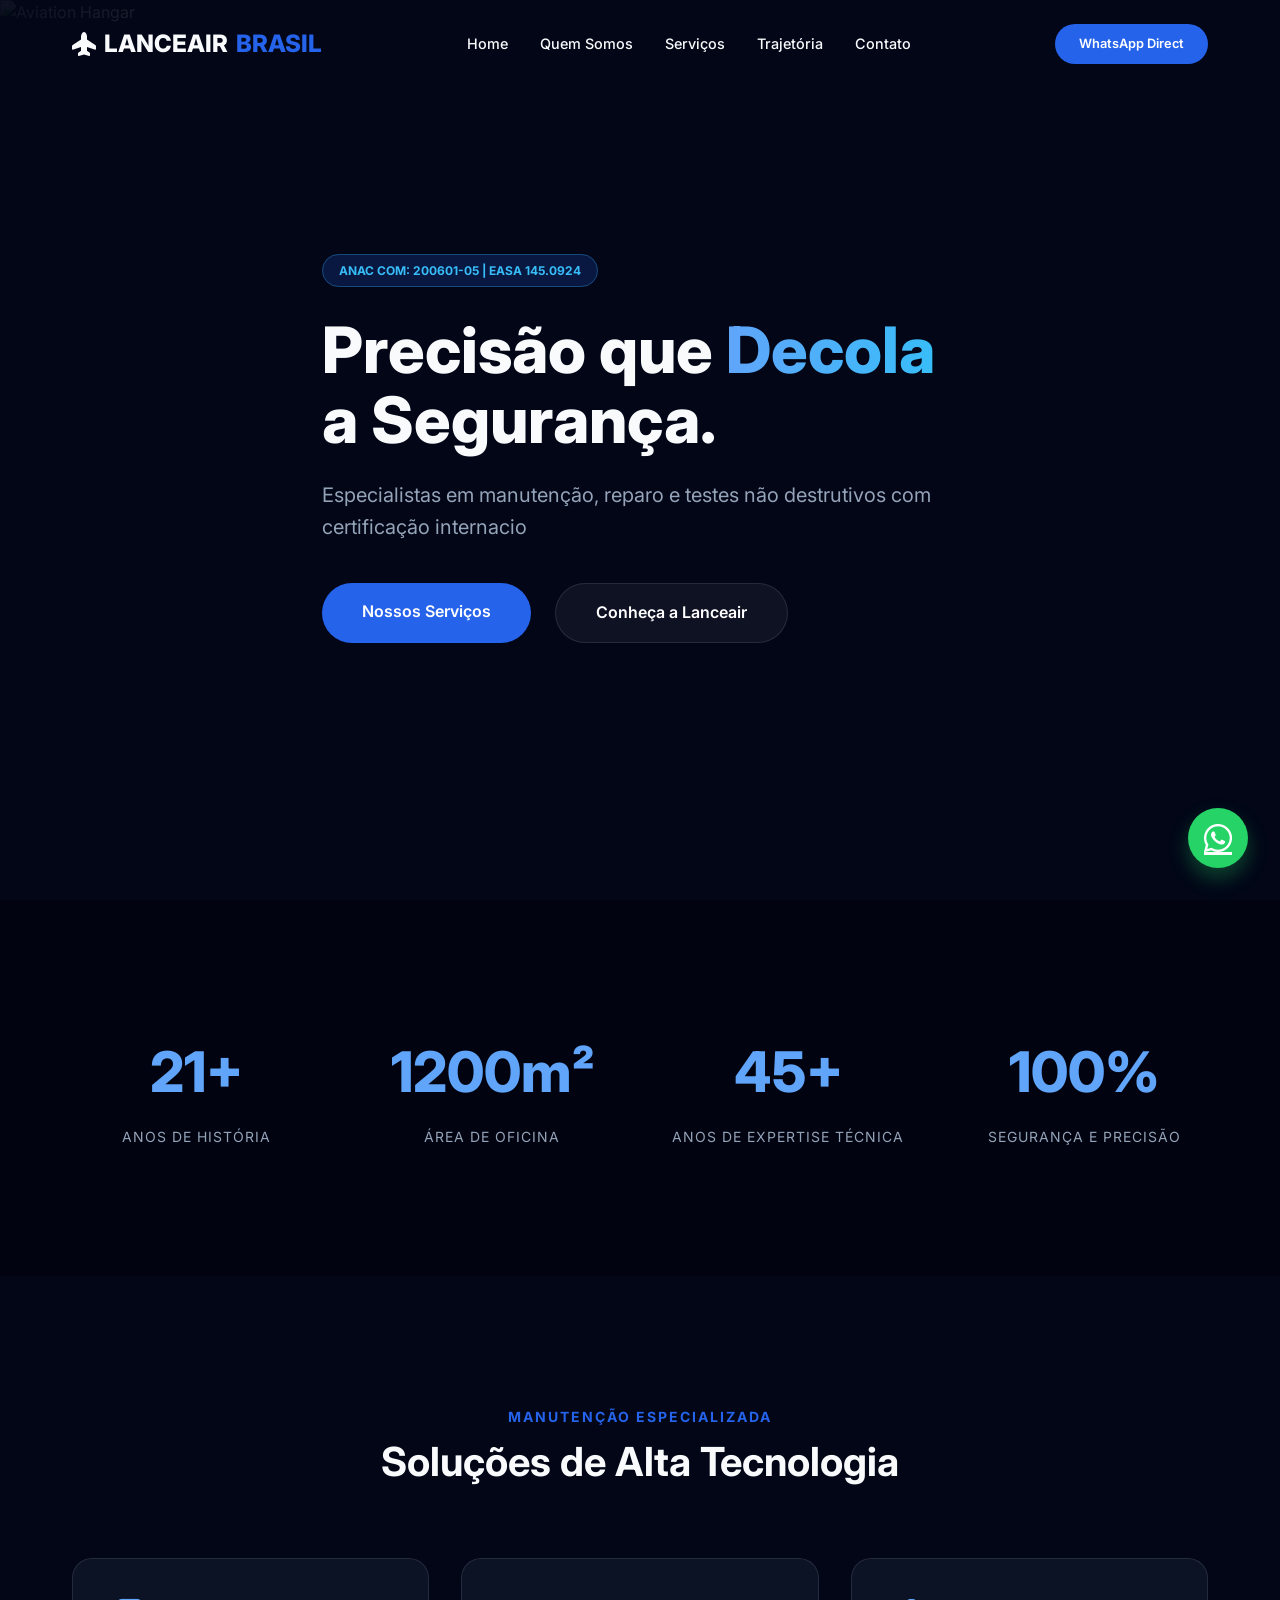
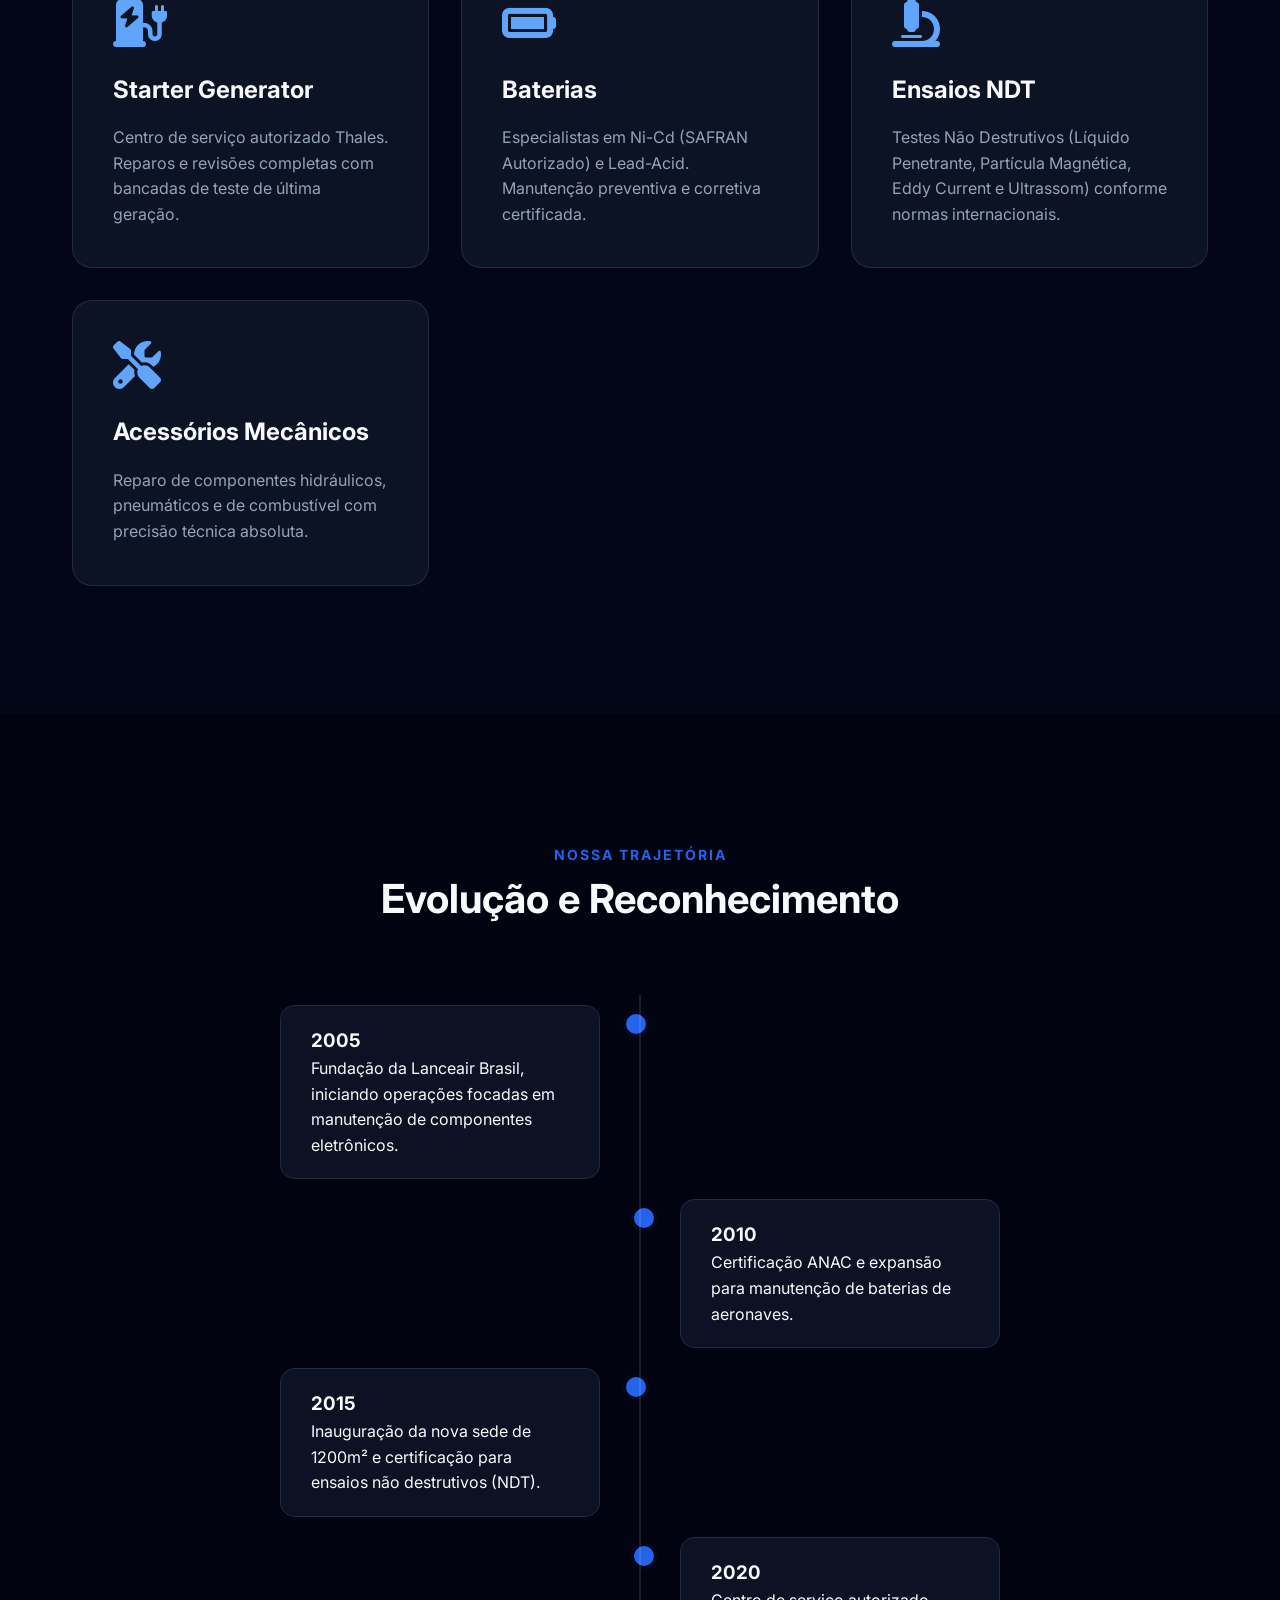
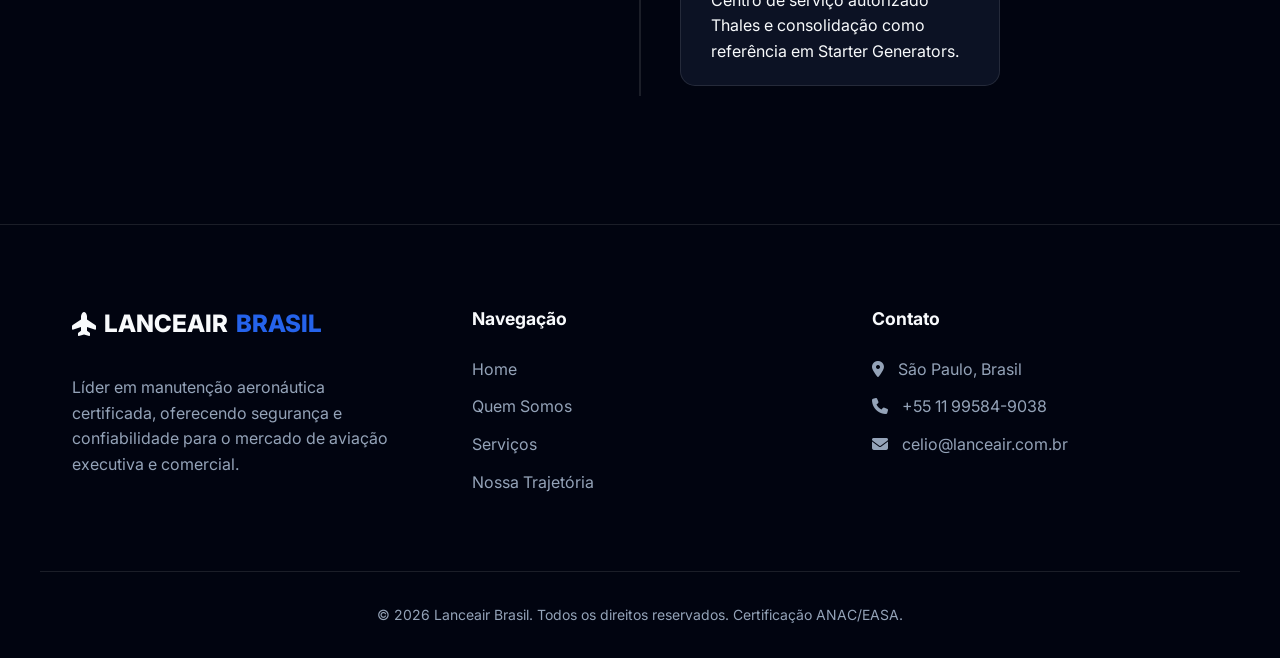
==== index.html @ 34d39752 "Add files via upload" ====
<!DOCTYPE html>
<html lang="pt-BR">
<head>
    <meta charset="UTF-8">
    <meta name="viewport" content="width=device-width, initial-scale=1.0">
    <title>Lanceair Brasil | Excelência em Manutenção Aeronáutica Certificada</title>
    <meta name="description" content="Manutenção aeronáutica de alta precisão com mais de 21 anos de experiência. Certificada ANAC e EASA. Especialistas em Starter Generators, Baterias e NDT.">
    <link rel="stylesheet" href="style.css">
    <link rel="stylesheet" href="https://cdnjs.cloudflare.com/ajax/libs/font-awesome/6.4.0/css/all.min.css">
</head>
<body>

    <!-- Header -->
    <header id="header">
        <div class="container nav-container">
            <a href="#" class="logo">
                <i class="fas fa-plane-up"></i> LANCEAIR <span>BRASIL</span>
            </a>
            <nav>
                <ul>
                    <li><a href="#home">Home</a></li>
                    <li><a href="#about">Quem Somos</a></li>
                    <li><a href="#services">Serviços</a></li>
                    <li><a href="#timeline">Trajetória</a></li>
                    <li><a href="#contact">Contato</a></li>
                </ul>
            </nav>
            <a href="https://wa.me/5511995849038" class="btn btn-primary" style="padding: 0.6rem 1.5rem; font-size: 0.8rem;">WhatsApp Direct</a>
        </div>
    </header>

    <!-- Hero Section -->
    <section id="home" class="hero">
        <img src="assets/hero.png" alt="Aviation Hangar" class="hero-bg">
        <div class="hero-overlay"></div>
        <div class="container hero-content animate-fade-in">
            <div style="margin-bottom: 2rem;">
                <span style="background: rgba(37, 99, 235, 0.2); color: #38BDF8; padding: 0.5rem 1rem; border-radius: 50px; font-weight: 700; font-size: 0.75rem; border: 1px solid rgba(56, 189, 248, 0.3);">
                    ANAC COM: 200601-05 | EASA 145.0924
                </span>
            </div>
            <h1>Precisão que <span>Decola</span> a Segurança.</h1>
            <p>Especialistas em manutenção, reparo e testes não destrutivos com certificação internacional e mais de 21 anos de excelência no mercado brasileiro.</p>
            <div class="cta-group">
                <a href="#services" class="btn btn-primary">Nossos Serviços</a>
                <a href="#about" class="btn btn-secondary">Conheça a Lanceair</a>
            </div>
        </div>
    </section>

    <!-- Stats Section -->
    <section id="about" style="background: #010410;">
        <div class="container">
            <div class="stats-grid">
                <div class="stat-item animate-fade-in">
                    <h3>21+</h3>
                    <p>Anos de História</p>
                </div>
                <div class="stat-item animate-fade-in" style="animation-delay: 0.2s;">
                    <h3>1200<span>m²</span></h3>
                    <p>Área de Oficina</p>
                </div>
                <div class="stat-item animate-fade-in" style="animation-delay: 0.4s;">
                    <h3>45+</h3>
                    <p>Anos de Expertise Técnica</p>
                </div>
                <div class="stat-item animate-fade-in" style="animation-delay: 0.6s;">
                    <h3>100%</h3>
                    <p>Segurança e Precisão</p>
                </div>
            </div>
        </div>
    </section>

    <!-- Services Section -->
    <section id="services">
        <div class="container">
            <div class="section-header animate-fade-in">
                <span>Manutenção Especializada</span>
                <h2>Soluções de Alta Tecnologia</h2>
            </div>
            <div class="services-grid">
                <div class="service-card animate-fade-in">
                    <i class="fas fa-charging-station"></i>
                    <h3>Starter Generator</h3>
                    <p>Centro de serviço autorizado Thales. Reparos e revisões completas com bancadas de teste de última geração.</p>
                </div>
                <div class="service-card animate-fade-in" style="animation-delay: 0.2s;">
                    <i class="fas fa-battery-full"></i>
                    <h3>Baterias</h3>
                    <p>Especialistas em Ni-Cd (SAFRAN Autorizado) e Lead-Acid. Manutenção preventiva e corretiva certificada.</p>
                </div>
                <div class="service-card animate-fade-in" style="animation-delay: 0.4s;">
                    <i class="fas fa-microscope"></i>
                    <h3>Ensaios NDT</h3>
                    <p>Testes Não Destrutivos (Líquido Penetrante, Partícula Magnética, Eddy Current e Ultrassom) conforme normas internacionais.</p>
                </div>
                <div class="service-card animate-fade-in" style="animation-delay: 0.6s;">
                    <i class="fas fa-tools"></i>
                    <h3>Acessórios Mecânicos</h3>
                    <p>Reparo de componentes hidráulicos, pneumáticos e de combustível com precisão técnica absoluta.</p>
                </div>
            </div>
        </div>
    </section>

    <!-- Timeline Section -->
    <section id="timeline" style="background: #010410;">
        <div class="container">
            <div class="section-header animate-fade-in">
                <span>Nossa Trajetória</span>
                <h2>Evolução e Reconhecimento</h2>
            </div>
            <div class="timeline">
                <div class="timeline-item left animate-fade-in">
                    <div class="timeline-content">
                        <h3>2005</h3>
                        <p>Fundação da Lanceair Brasil, iniciando operações focadas em manutenção de componentes eletrônicos.</p>
                    </div>
                </div>
                <div class="timeline-item right animate-fade-in" style="animation-delay: 0.2s;">
                    <div class="timeline-content">
                        <h3>2010</h3>
                        <p>Certificação ANAC e expansão para manutenção de baterias de aeronaves.</p>
                    </div>
                </div>
                <div class="timeline-item left animate-fade-in" style="animation-delay: 0.4s;">
                    <div class="timeline-content">
                        <h3>2015</h3>
                        <p>Inauguração da nova sede de 1200m² e certificação para ensaios não destrutivos (NDT).</p>
                    </div>
                </div>
                <div class="timeline-item right animate-fade-in" style="animation-delay: 0.6s;">
                    <div class="timeline-content">
                        <h3>2020</h3>
                        <p>Centro de serviço autorizado Thales e consolidação como referência em Starter Generators.</p>
                    </div>
                </div>
            </div>
        </div>
    </section>

    <!-- Footer -->
    <footer id="contact">
        <div class="container footer-grid">
            <div class="footer-col">
                <a href="#" class="logo" style="margin-bottom: 2rem;">
                    <i class="fas fa-plane-up"></i> LANCEAIR <span>BRASIL</span>
                </a>
                <p style="color: var(--text-muted);">Líder em manutenção aeronáutica certificada, oferecendo segurança e confiabilidade para o mercado de aviação executiva e comercial.</p>
            </div>
            <div class="footer-col">
                <h4>Navegação</h4>
                <ul>
                    <li><a href="#home">Home</a></li>
                    <li><a href="#about">Quem Somos</a></li>
                    <li><a href="#services">Serviços</a></li>
                    <li><a href="#timeline">Nossa Trajetória</a></li>
                </ul>
            </div>
            <div class="footer-col">
                <h4>Contato</h4>
                <ul style="color: var(--text-muted);">
                    <li><i class="fas fa-map-marker-alt" style="margin-right: 10px;"></i> São Paulo, Brasil</li>
                    <li><i class="fas fa-phone" style="margin-right: 10px;"></i> +55 11 99584-9038</li>
                    <li><i class="fas fa-envelope" style="margin-right: 10px;"></i> celio@lanceair.com.br</li>
                </ul>
            </div>
        </div>
        <div class="container footer-bottom">
            <p>&copy; 2026 Lanceair Brasil. Todos os direitos reservados. Certificação ANAC/EASA.</p>
        </div>
    </footer>

    <a href="https://wa.me/5511995849038" class="whatsapp-float" target="_blank">
        <i class="fab fa-whatsapp"></i>
    </a>

    <script src="script.js"></script>
</body>
</html>
---- style.css ----
@import url('https://fonts.googleapis.com/css2?family=Inter:wght@300;400;600;700;800&display=swap');

:root {
    --primary: #2563EB;
    --primary-light: #60A5FA;
    --secondary: #0F172A;
    --accent: #38BDF8;
    --background: #020617;
    --surface: rgba(15, 23, 42, 0.8);
    --glass: rgba(255, 255, 255, 0.05);
    --glass-border: rgba(255, 255, 255, 0.1);
    --text: #F8FAFC;
    --text-muted: #94A3B8;
    --transition: all 0.4s cubic-bezier(0.4, 0, 0.2, 1);
}

* {
    margin: 0;
    padding: 0;
    box-sizing: border-box;
    font-family: 'Inter', sans-serif;
}

body {
    background-color: var(--background);
    color: var(--text);
    overflow-x: hidden;
    line-height: 1.6;
}

/* Animations */
@keyframes fadeInUp {
    from {
        opacity: 0;
        transform: translateY(30px);
    }
    to {
        opacity: 1;
        transform: translateY(0);
    }
}

.animate-fade-in {
    opacity: 0;
    animation: fadeInUp 0.8s forwards;
}

/* Layout */
.container {
    max-width: 1200px;
    margin: 0 auto;
    padding: 0 2rem;
}

/* Header */
header {
    position: fixed;
    top: 0;
    width: 100%;
    z-index: 1000;
    padding: 1.5rem 0;
    transition: var(--transition);
    background: transparent;
}

header.scrolled {
    padding: 1rem 0;
    background: rgba(2, 6, 23, 0.8);
    backdrop-filter: blur(12px);
    border-bottom: 1px solid var(--glass-border);
}

.nav-container {
    display: flex;
    justify-content: space-between;
    align-items: center;
}

.logo {
    font-size: 1.5rem;
    font-weight: 800;
    color: var(--text);
    text-decoration: none;
    display: flex;
    align-items: center;
    gap: 0.5rem;
}

.logo span {
    color: var(--primary);
}

nav ul {
    display: flex;
    list-style: none;
    gap: 2rem;
}

nav a {
    color: var(--text);
    text-decoration: none;
    font-weight: 500;
    font-size: 0.9rem;
    transition: var(--transition);
}

nav a:hover {
    color: var(--primary-light);
}

/* Hero Section */
.hero {
    height: 100vh;
    display: flex;
    align-items: center;
    position: relative;
    overflow: hidden;
}

.hero-bg {
    position: absolute;
    top: 0;
    left: 0;
    width: 100%;
    height: 100%;
    object-fit: cover;
    z-index: -1;
    filter: brightness(0.5);
}

.hero-overlay {
    position: absolute;
    top: 0;
    left: 0;
    width: 100%;
    height: 100%;
    background: linear-gradient(to right, rgba(2, 6, 23, 0.9), transparent);
    z-index: -1;
}

.hero-content {
    max-width: 700px;
}

.hero-content h1 {
    font-size: 4rem;
    font-weight: 800;
    line-height: 1.1;
    margin-bottom: 1.5rem;
}

.hero-content h1 span {
    background: linear-gradient(to right, var(--primary-light), var(--accent));
    -webkit-background-clip: text;
    -webkit-text-fill-color: transparent;
}

.hero-content p {
    font-size: 1.25rem;
    color: var(--text-muted);
    margin-bottom: 2.5rem;
}

.cta-group {
    display: flex;
    gap: 1.5rem;
}

.btn {
    padding: 1rem 2.5rem;
    border-radius: 50px;
    font-weight: 600;
    text-decoration: none;
    transition: var(--transition);
    display: inline-block;
}

.btn-primary {
    background: var(--primary);
    color: white;
}

.btn-primary:hover {
    background: var(--primary-light);
    transform: translateY(-3px);
    box-shadow: 0 10px 20px rgba(37, 99, 235, 0.3);
}

.btn-secondary {
    background: var(--glass);
    color: white;
    backdrop-filter: blur(5px);
    border: 1px solid var(--glass-border);
}

.btn-secondary:hover {
    background: rgba(255, 255, 255, 0.1);
    transform: translateY(-3px);
}

/* Sections */
section {
    padding: 8rem 0;
}

.section-header {
    margin-bottom: 4rem;
    text-align: center;
}

.section-header h2 {
    font-size: 2.5rem;
    font-weight: 700;
    margin-bottom: 1rem;
}

.section-header span {
    color: var(--primary);
    text-transform: uppercase;
    font-size: 0.875rem;
    letter-spacing: 2px;
    font-weight: 700;
}

/* Cards & Services */
.services-grid {
    display: grid;
    grid-template-columns: repeat(auto-fit, minmax(300px, 1fr));
    gap: 2rem;
}

.service-card {
    background: var(--surface);
    border: 1px solid var(--glass-border);
    border-radius: 20px;
    padding: 2.5rem;
    transition: var(--transition);
    backdrop-filter: blur(10px);
    position: relative;
    overflow: hidden;
}

.service-card:hover {
    transform: translateY(-10px);
    border-color: var(--primary-light);
}

.service-card::before {
    content: '';
    position: absolute;
    top: 0;
    left: 0;
    width: 100%;
    height: 4px;
    background: var(--primary);
    transform: scaleX(0);
    transition: var(--transition);
    transform-origin: left;
}

.service-card:hover::before {
    transform: scaleX(1);
}

.service-card i {
    font-size: 3rem;
    color: var(--primary-light);
    margin-bottom: 1.5rem;
    display: block;
}

.service-card h3 {
    font-size: 1.5rem;
    margin-bottom: 1rem;
}

.service-card p {
    color: var(--text-muted);
}

/* Stats */
.stats-grid {
    display: grid;
    grid-template-columns: repeat(auto-fit, minmax(200px, 1fr));
    gap: 3rem;
    text-align: center;
}

.stat-item h3 {
    font-size: 3.5rem;
    font-weight: 800;
    color: var(--primary-light);
    margin-bottom: 0.5rem;
}

.stat-item p {
    text-transform: uppercase;
    font-size: 0.875rem;
    letter-spacing: 1px;
    color: var(--text-muted);
}

/* Timeline */
.timeline {
    position: relative;
    max-width: 800px;
    margin: 0 auto;
}

.timeline::after {
    content: '';
    position: absolute;
    width: 2px;
    background: var(--glass-border);
    top: 0;
    bottom: 0;
    left: 50%;
    margin-left: -1px;
}

.timeline-item {
    padding: 10px 40px;
    position: relative;
    background-color: inherit;
    width: 50%;
}

.timeline-item::after {
    content: '';
    position: absolute;
    width: 20px;
    height: 20px;
    right: -10px;
    background-color: var(--primary);
    border: 4px solid var(--background);
    top: 15px;
    border-radius: 50%;
    z-index: 1;
}

.left { left: 0; }
.right { left: 50%; }

.right::after { left: -10px; }

.timeline-content {
    padding: 20px 30px;
    background: var(--surface);
    position: relative;
    border-radius: 15px;
    border: 1px solid var(--glass-border);
}

/* Footer */
footer {
    background: #010410;
    padding: 5rem 0 2rem;
    border-top: 1px solid var(--glass-border);
}

.footer-grid {
    display: grid;
    grid-template-columns: repeat(auto-fit, minmax(200px, 1fr));
    gap: 4rem;
    margin-bottom: 4rem;
}

.footer-col h4 {
    margin-bottom: 1.5rem;
    font-size: 1.1rem;
}

.footer-col ul {
    list-style: none;
}

.footer-col ul li {
    margin-bottom: 0.75rem;
}

.footer-col ul li a {
    color: var(--text-muted);
    text-decoration: none;
    transition: var(--transition);
}

.footer-col ul li a:hover {
    color: white;
}

.footer-bottom {
    text-align: center;
    padding-top: 2rem;
    border-top: 1px solid var(--glass-border);
    color: var(--text-muted);
    font-size: 0.875rem;
}

/* Floating WhatsApp */
.whatsapp-float {
    position: fixed;
    bottom: 2rem;
    right: 2rem;
    background: #25D366;
    width: 60px;
    height: 60px;
    border-radius: 50%;
    display: flex;
    align-items: center;
    justify-content: center;
    font-size: 2rem;
    color: white;
    box-shadow: 0 10px 20px rgba(37, 211, 102, 0.3);
    z-index: 999;
    transition: var(--transition);
}

.whatsapp-float:hover {
    transform: scale(1.1) rotate(10deg);
}

/* Responsive */
@media (max-width: 768px) {
    .hero-content h1 {
        font-size: 2.5rem;
    }
    
    .timeline::after {
        left: 31px;
    }
    
    .timeline-item {
        width: 100%;
        padding-left: 70px;
        padding-right: 25px;
    }
    
    .timeline-item::after {
        left: 21px;
    }
    
    .right {
        left: 0%;
    }
    
    nav ul {
        display: none;
    }
}
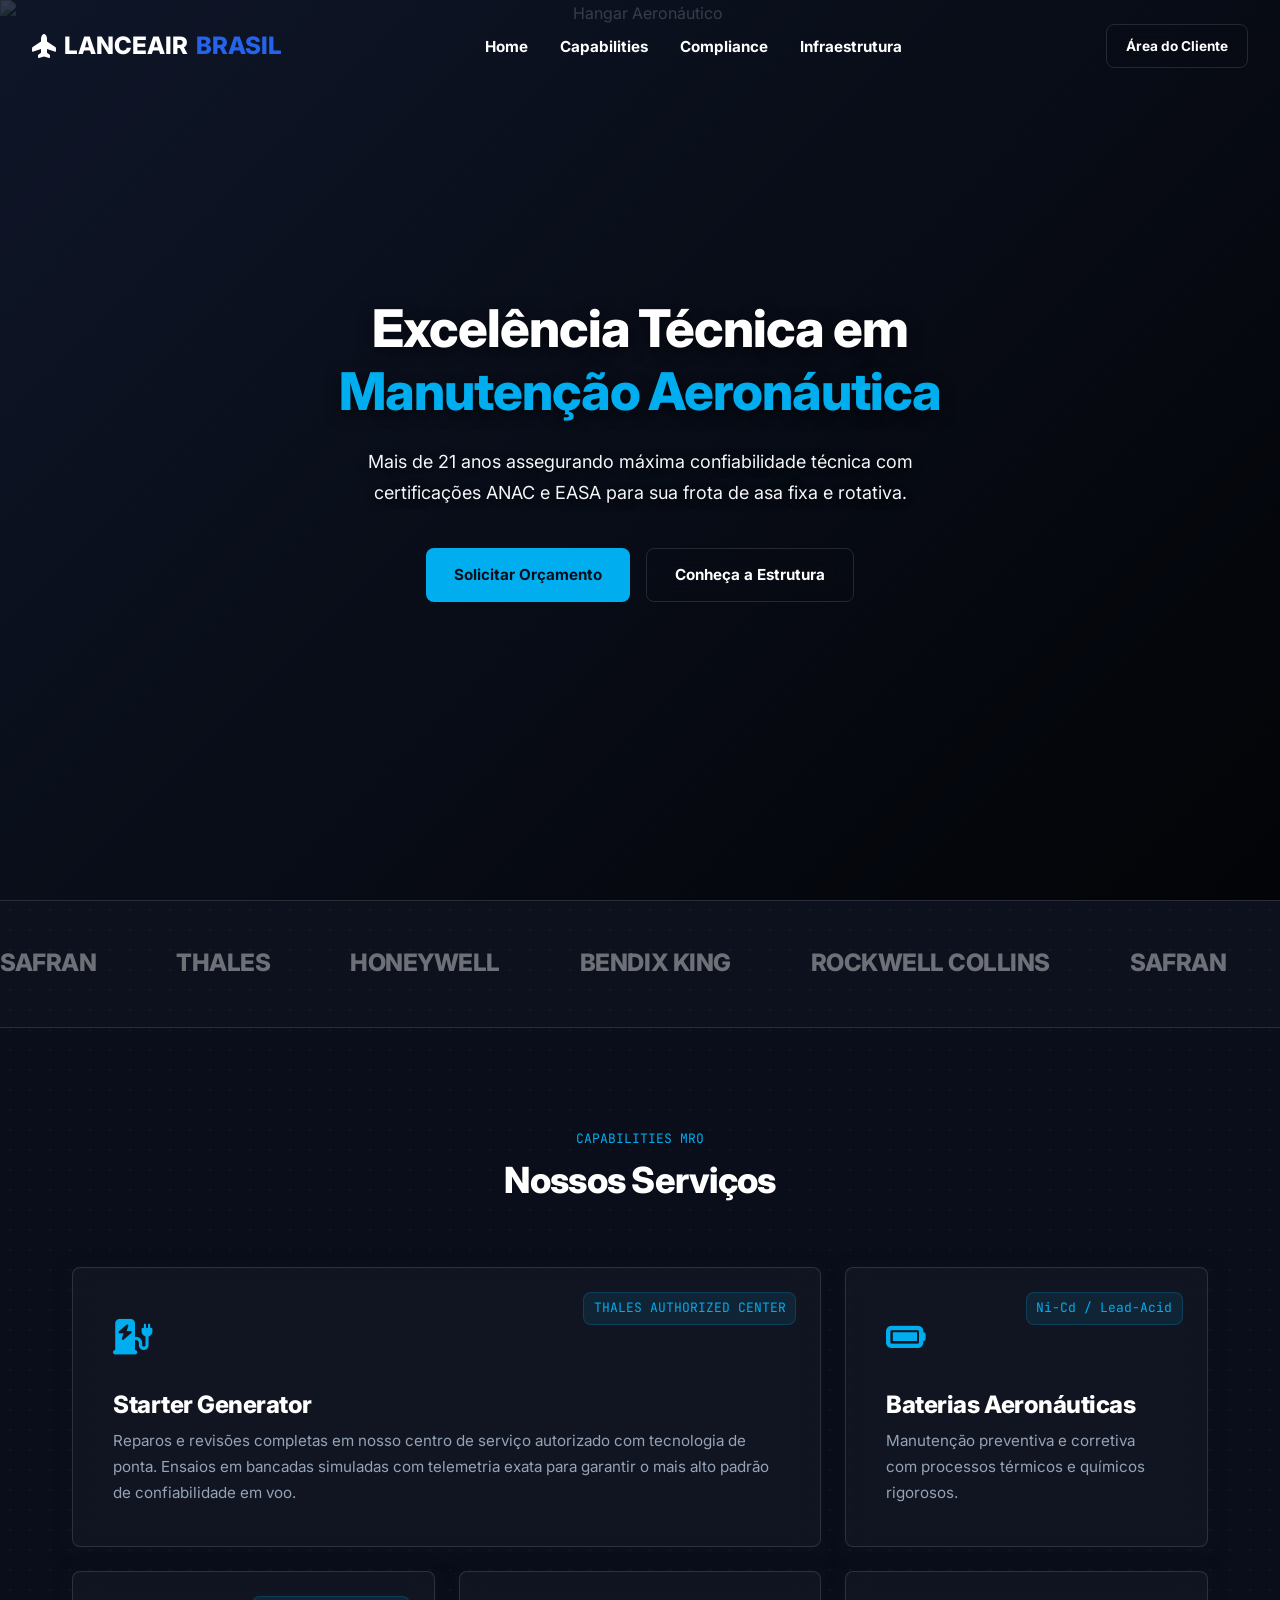
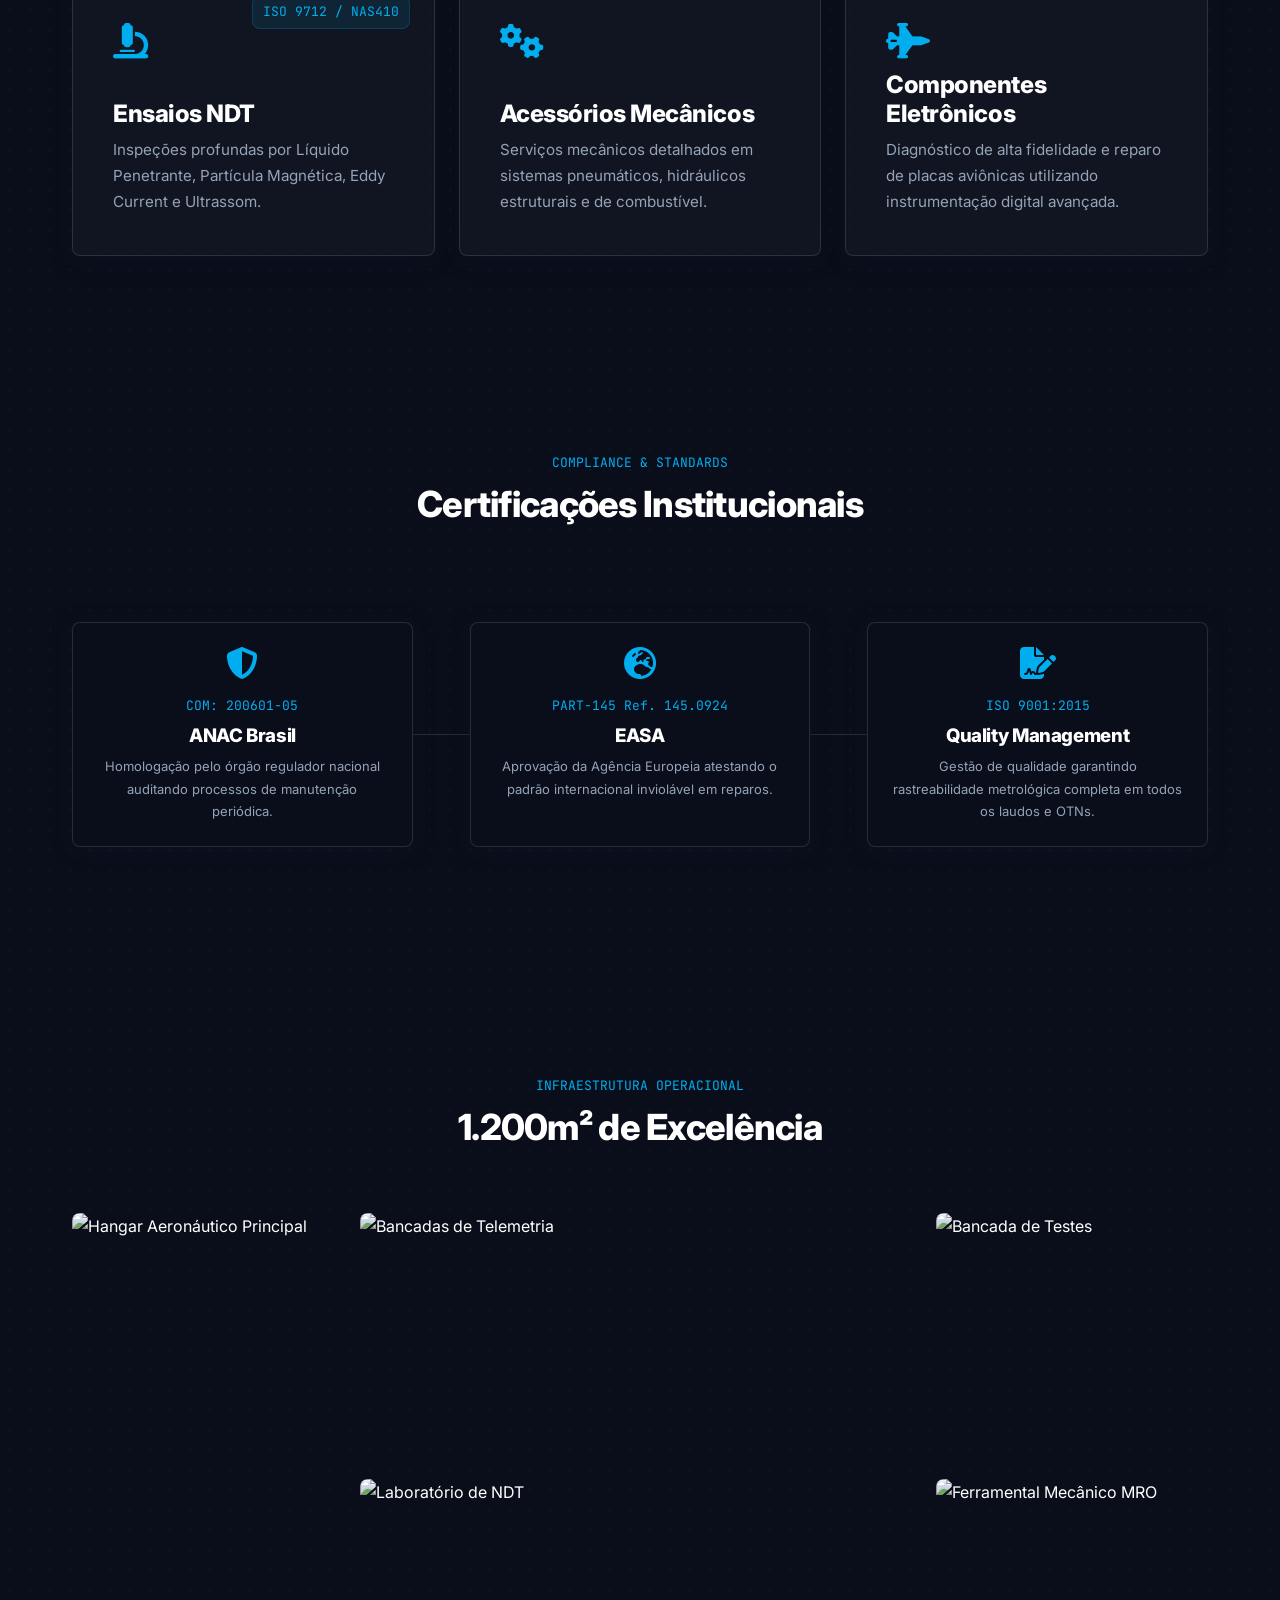
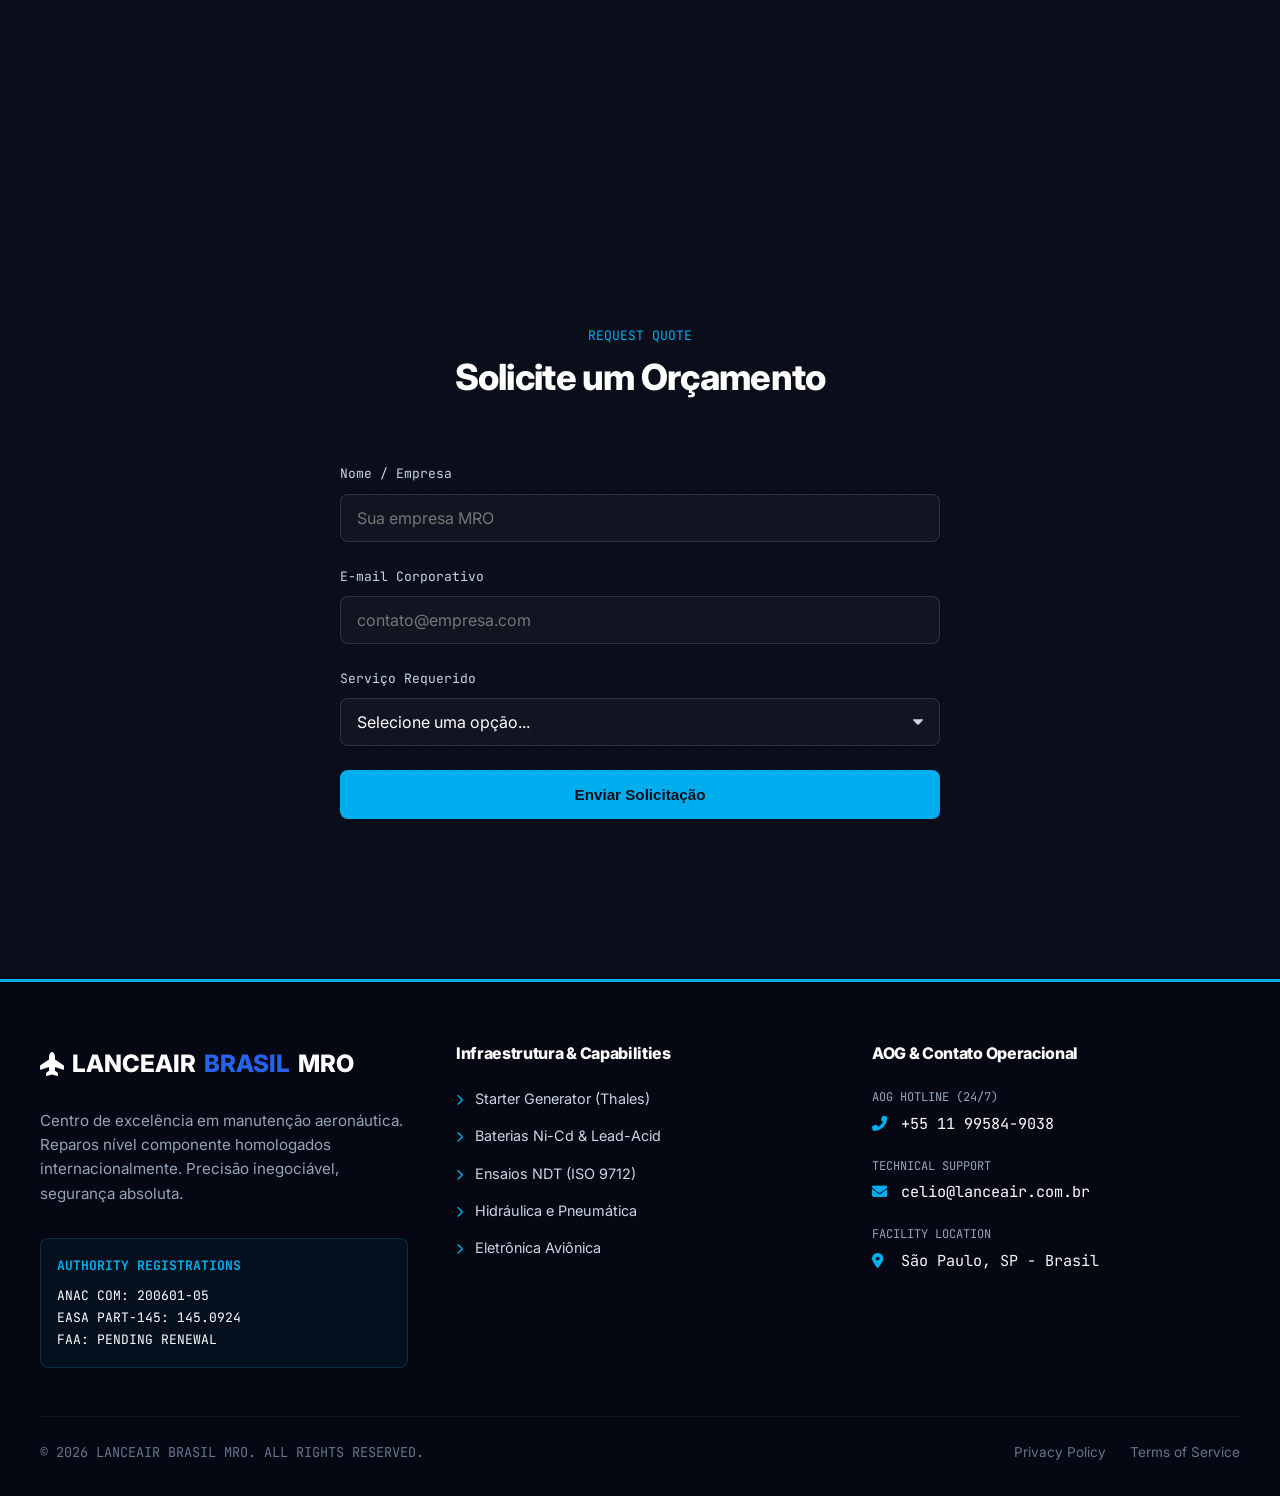
==== commit f96a170b: "Add files via upload" ====
--- a/index.html
+++ b/index.html
@@ -1,181 +1,329 @@
 <!DOCTYPE html>
 <html lang="pt-BR">
+
 <head>
     <meta charset="UTF-8">
     <meta name="viewport" content="width=device-width, initial-scale=1.0">
-    <title>Lanceair Brasil | Excelência em Manutenção Aeronáutica Certificada</title>
-    <meta name="description" content="Manutenção aeronáutica de alta precisão com mais de 21 anos de experiência. Certificada ANAC e EASA. Especialistas em Starter Generators, Baterias e NDT.">
+    <title>Lanceair Brasil | MRO Aeronáutico Premium</title>
     <link rel="stylesheet" href="style.css">
     <link rel="stylesheet" href="https://cdnjs.cloudflare.com/ajax/libs/font-awesome/6.4.0/css/all.min.css">
 </head>
+
 <body>
 
-    <!-- Header -->
+    <!-- Loader Minimalista -->
+    <div id="loader">
+        <div class="loader-content logo">
+            <i class="fas fa-plane-up"></i> LANCEAIR <span style="margin-left:8px;">BRASIL</span>
+        </div>
+    </div>
+
+    <!-- Header (Sticky, Blur at 80px) -->
     <header id="header">
-        <div class="container nav-container">
-            <a href="#" class="logo">
-                <i class="fas fa-plane-up"></i> LANCEAIR <span>BRASIL</span>
-            </a>
-            <nav>
-                <ul>
-                    <li><a href="#home">Home</a></li>
-                    <li><a href="#about">Quem Somos</a></li>
-                    <li><a href="#services">Serviços</a></li>
-                    <li><a href="#timeline">Trajetória</a></li>
-                    <li><a href="#contact">Contato</a></li>
+        <a href="#" class="logo">
+            <i class="fas fa-plane-up"></i> LANCEAIR <span>BRASIL</span>
+        </a>
+        <nav>
+            <ul>
+                <li><a href="#home">Home</a></li>
+                <li><a href="#services">Capabilities</a></li>
+                <li><a href="#certifications">Compliance</a></li>
+                <li><a href="#structure">Infraestrutura</a></li>
+            </ul>
+        </nav>
+        <div style="display: flex; gap: 1.5rem; align-items: center;">
+            <span class="mono-text"
+                style="color: var(--cyan-aero); font-size: 0.75rem; border-right: 1px solid rgba(255,255,255,0.2); padding-right: 1.5rem; display: none; @media(min-width: 1024px) {display: block;}">ANAC
+                200601-05 | EASA 145.0924</span>
+            <a href="#home" class="btn btn-secondary" style="padding: 0.6rem 1.2rem; font-size: 0.85rem;">Área do
+                Cliente</a>
+        </div>
+    </header>
+
+    <!-- Hero Section -->
+    <section id="home" class="hero" style="padding:0; margin:0; max-width:100%;">
+        <img src="https://images.unsplash.com/photo-1544253372-9e90ba6e709b?auto=format&fit=crop&q=80&w=2000&fm=webp"
+            alt="Hangar Aeronáutico" class="hero-bg">
+        <div class="hero-overlay"></div> <!-- Gradient Navy/Black 65% transparency in CSS -->
+        <div class="hero-content reveal">
+            <h1 style="text-shadow: 0 4px 15px rgba(0,0,0,0.6);">Excelência Técnica em <br><span>Manutenção
+                    Aeronáutica</span></h1>
+            <p style="text-shadow: 0 2px 10px rgba(0,0,0,0.8); color: #F4F6F9;">Mais de 21 anos assegurando máxima
+                confiabilidade técnica com certificações ANAC e EASA para sua frota de
+                asa fixa e rotativa.</p>
+            <div class="hero-ctas">
+                <a href="#services" class="btn btn-primary">Solicitar Orçamento</a>
+                <a href="#structure" class="btn btn-secondary">Conheça a Estrutura</a>
+            </div>
+        </div>
+    </section>
+
+    <!-- Parceiros - Infinite Slider -->
+    <div class="partners-wrapper">
+        <div class="partners-track">
+            <h3 class="partner-logo">SAFRAN</h3>
+            <h3 class="partner-logo">THALES</h3>
+            <h3 class="partner-logo">HONEYWELL</h3>
+            <h3 class="partner-logo">BENDIX KING</h3>
+            <h3 class="partner-logo">ROCKWELL COLLINS</h3>
+            <!-- Clone for infinite animation -->
+            <h3 class="partner-logo">SAFRAN</h3>
+            <h3 class="partner-logo">THALES</h3>
+            <h3 class="partner-logo">HONEYWELL</h3>
+            <h3 class="partner-logo">BENDIX KING</h3>
+            <h3 class="partner-logo">ROCKWELL COLLINS</h3>
+        </div>
+    </div>
+
+    <!-- Capabilities / Bento Grid -->
+    <section id="services">
+        <div class="section-title reveal">
+            <span class="mono-text">Capabilities MRO</span>
+            <h2>Nossos Serviços</h2>
+        </div>
+        <div class="bento-grid">
+            <!-- Main Service: Double Column -->
+            <div class="bento-card large reveal" style="transition-delay: 0.1s;">
+                <div class="bento-tag mono-text">THALES AUTHORIZED CENTER</div>
+                <div class="bento-icon"><i class="fas fa-charging-station"></i></div>
+                <h3>Starter Generator</h3>
+                <p>Reparos e revisões completas em nosso centro de serviço autorizado com tecnologia de ponta. Ensaios
+                    em bancadas simuladas com telemetria exata para garantir o mais alto padrão de confiabilidade em
+                    voo.</p>
+            </div>
+
+            <div class="bento-card reveal" style="transition-delay: 0.2s;">
+                <div class="bento-tag mono-text">Ni-Cd / Lead-Acid</div>
+                <div class="bento-icon"><i class="fas fa-battery-full"></i></div>
+                <h3>Baterias Aeronáuticas</h3>
+                <p>Manutenção preventiva e corretiva com processos térmicos e químicos rigorosos.</p>
+            </div>
+
+            <div class="bento-card reveal" style="transition-delay: 0.3s;">
+                <div class="bento-tag mono-text">ISO 9712 / NAS410</div>
+                <div class="bento-icon"><i class="fas fa-microscope"></i></div>
+                <h3>Ensaios NDT</h3>
+                <p>Inspeções profundas por Líquido Penetrante, Partícula Magnética, Eddy Current e Ultrassom.</p>
+            </div>
+
+            <div class="bento-card reveal" style="transition-delay: 0.4s;">
+                <div class="bento-icon"><i class="fas fa-cogs"></i></div>
+                <h3>Acessórios Mecânicos</h3>
+                <p>Serviços mecânicos detalhados em sistemas pneumáticos, hidráulicos estruturais e de combustível.</p>
+            </div>
+
+            <div class="bento-card reveal" style="transition-delay: 0.5s;">
+                <div class="bento-icon"><i class="fas fa-fighter-jet"></i></div>
+                <h3>Componentes Eletrônicos</h3>
+                <p>Diagnóstico de alta fidelidade e reparo de placas aviônicas utilizando instrumentação digital
+                    avançada.</p>
+            </div>
+        </div>
+    </section>
+
+    <!-- Timeline / Certifications -->
+    <section id="certifications">
+        <div class="section-title reveal">
+            <span class="mono-text">Compliance & Standards</span>
+            <h2>Certificações Institucionais</h2>
+        </div>
+        <div class="timeline">
+            <!-- Horizontal axis handled by ::before pseudoelement -->
+
+            <div class="timeline-item reveal" style="transition-delay: 0.1s;">
+                <i class="fas fa-shield-alt"></i>
+                <div class="mono-text" style="color: var(--cyan-aero); margin-bottom: 0.5rem;">COM: 200601-05</div>
+                <h3>ANAC Brasil</h3>
+                <p style="font-size: var(--caption); color: #94a3b8;">Homologação pelo órgão regulador nacional
+                    auditando processos de manutenção periódica.</p>
+            </div>
+
+            <div class="timeline-item reveal" style="transition-delay: 0.2s;">
+                <i class="fas fa-globe-europe"></i>
+                <div class="mono-text" style="color: var(--cyan-aero); margin-bottom: 0.5rem;">PART-145 Ref. 145.0924
+                </div>
+                <h3>EASA</h3>
+                <p style="font-size: var(--caption); color: #94a3b8;">Aprovação da Agência Europeia atestando o padrão
+                    internacional inviolável em reparos.</p>
+            </div>
+
+            <div class="timeline-item reveal" style="transition-delay: 0.3s;">
+                <i class="fas fa-file-signature"></i>
+                <div class="mono-text" style="color: var(--cyan-aero); margin-bottom: 0.5rem;">ISO 9001:2015</div>
+                <h3>Quality Management</h3>
+                <p style="font-size: var(--caption); color: #94a3b8;">Gestão de qualidade garantindo rastreabilidade
+                    metrológica completa em todos os laudos e OTNs.</p>
+            </div>
+        </div>
+    </section>
+
+    <!-- Estrutura / Mosaic -->
+    <section id="structure">
+        <div class="section-title reveal">
+            <span class="mono-text">Infraestrutura Operacional</span>
+            <h2>1.200m² de Excelência</h2>
+        </div>
+        <div class="mosaic reveal">
+            <div class="mosaic-item tall">
+                <img src="assets/estrutura/estrutura-01.webp" alt="Hangar Aeronáutico Principal" loading="lazy">
+            </div>
+            <div class="mosaic-item wide">
+                <img src="assets/estrutura/estrutura-02.webp" alt="Bancadas de Telemetria" loading="lazy">
+            </div>
+            <div class="mosaic-item">
+                <img src="assets/estrutura/estrutura-03.webp" alt="Bancada de Testes" loading="lazy">
+            </div>
+            <div class="mosaic-item wide">
+                <img src="assets/estrutura/estrutura-04.webp" alt="Laboratório de NDT" loading="lazy">
+            </div>
+            <div class="mosaic-item">
+                <img src="assets/estrutura/estrutura-05.webp" alt="Ferramental Mecânico MRO" loading="lazy">
+            </div>
+        </div>
+    </section>
+
+    <!-- Contato / Orçamento Form -->
+    <section id="contact">
+        <div class="section-title reveal">
+            <span class="mono-text">Request Quote</span>
+            <h2>Solicite um Orçamento</h2>
+        </div>
+        <form class="contact-form reveal"
+            style="max-width: 600px; margin: 0 auto; display: flex; flex-direction: column; gap: 1.5rem;">
+            <div class="form-group">
+                <label for="name" class="mono-text" style="display:block; margin-bottom:0.5rem; color:#cbd5e1;">Nome /
+                    Empresa</label>
+                <input type="text" id="name" placeholder="Sua empresa MRO" required>
+            </div>
+            <div class="form-group">
+                <label for="email" class="mono-text" style="display:block; margin-bottom:0.5rem; color:#cbd5e1;">E-mail
+                    Corporativo</label>
+                <input type="email" id="email" placeholder="contato@empresa.com" required>
+            </div>
+            <div class="form-group">
+                <label for="service" class="mono-text"
+                    style="display:block; margin-bottom:0.5rem; color:#cbd5e1;">Serviço Requerido</label>
+                <select id="service" required>
+                    <option value="">Selecione uma opção...</option>
+                    <option value="sg">Starter Generator</option>
+                    <option value="bat">Baterias</option>
+                    <option value="ndt">Ensaios NDT</option>
+                    <option value="mech">Sistemas Mecânicos</option>
+                </select>
+            </div>
+            <button type="submit" class="btn btn-primary"
+                style="width: 100%; justify-content: center; padding: 1rem;">Enviar Solicitação</button>
+        </form>
+    </section>
+
+    <!-- Footer Corporativo -->
+    <footer
+        style="background-color: #050812; padding: 4rem 2rem 2rem; border-top: 1px solid var(--glass-border); margin-top: 4rem; position: relative;">
+        <!-- Linha de Certificação Institucional Fixa -->
+        <div style="position: absolute; top: -1px; left: 0; width: 100%; height: 3px; background: var(--cyan-aero);">
+        </div>
+
+        <div
+            style="max-width: 1200px; margin: 0 auto; display: flex; flex-wrap: wrap; justify-content: space-between; gap: 3rem;">
+            <div style="flex: 1; min-width: 300px;">
+                <a href="#" class="logo" style="margin-bottom: 1.5rem;">
+                    <i class="fas fa-plane-up"></i> LANCEAIR <span>BRASIL</span> MRO
+                </a>
+                <p style="color: #94a3b8; font-size: 0.95rem; line-height: 1.6; margin-bottom: 2rem;">Centro de
+                    excelência em manutenção aeronáutica. Reparos nível componente homologados internacionalmente.
+                    Precisão inegociável, segurança absoluta.</p>
+                <div class="mono-text"
+                    style="background: rgba(0, 174, 239, 0.05); border: 1px solid rgba(0, 174, 239, 0.2); padding: 1rem; border-radius: var(--br); color: #fff;">
+                    <strong style="color: var(--cyan-aero); display: block; margin-bottom: 0.5rem;">AUTHORITY
+                        REGISTRATIONS</strong>
+                    ANAC COM: 200601-05<br>
+                    EASA PART-145: 145.0924<br>
+                    FAA: PENDING RENEWAL
+                </div>
+            </div>
+
+            <div style="flex: 1; min-width: 200px;">
+                <h4 style="margin-bottom: 1.5rem; color: #fff;">Infraestrutura & Capabilities</h4>
+                <ul
+                    style="list-style: none; padding: 0; display: flex; flex-direction: column; gap: 0.8rem; color: #cbd5e1; font-size: 0.9rem;">
+                    <li><i class="fas fa-chevron-right"
+                            style="color: var(--cyan-aero); font-size: 0.7rem; margin-right: 8px;"></i> Starter
+                        Generator (Thales)</li>
+                    <li><i class="fas fa-chevron-right"
+                            style="color: var(--cyan-aero); font-size: 0.7rem; margin-right: 8px;"></i> Baterias Ni-Cd &
+                        Lead-Acid</li>
+                    <li><i class="fas fa-chevron-right"
+                            style="color: var(--cyan-aero); font-size: 0.7rem; margin-right: 8px;"></i> Ensaios NDT (ISO
+                        9712)</li>
+                    <li><i class="fas fa-chevron-right"
+                            style="color: var(--cyan-aero); font-size: 0.7rem; margin-right: 8px;"></i> Hidráulica e
+                        Pneumática</li>
+                    <li><i class="fas fa-chevron-right"
+                            style="color: var(--cyan-aero); font-size: 0.7rem; margin-right: 8px;"></i> Eletrônica
+                        Aviônica</li>
                 </ul>
-            </nav>
-            <a href="https://wa.me/5511995849038" class="btn btn-primary" style="padding: 0.6rem 1.5rem; font-size: 0.8rem;">WhatsApp Direct</a>
-        </div>
-    </header>
-
-    <!-- Hero Section -->
-    <section id="home" class="hero">
-        <img src="assets/hero.png" alt="Aviation Hangar" class="hero-bg">
-        <div class="hero-overlay"></div>
-        <div class="container hero-content animate-fade-in">
-            <div style="margin-bottom: 2rem;">
-                <span style="background: rgba(37, 99, 235, 0.2); color: #38BDF8; padding: 0.5rem 1rem; border-radius: 50px; font-weight: 700; font-size: 0.75rem; border: 1px solid rgba(56, 189, 248, 0.3);">
-                    ANAC COM: 200601-05 | EASA 145.0924
-                </span>
-            </div>
-            <h1>Precisão que <span>Decola</span> a Segurança.</h1>
-            <p>Especialistas em manutenção, reparo e testes não destrutivos com certificação internacional e mais de 21 anos de excelência no mercado brasileiro.</p>
-            <div class="cta-group">
-                <a href="#services" class="btn btn-primary">Nossos Serviços</a>
-                <a href="#about" class="btn btn-secondary">Conheça a Lanceair</a>
-            </div>
-        </div>
-    </section>
-
-    <!-- Stats Section -->
-    <section id="about" style="background: #010410;">
-        <div class="container">
-            <div class="stats-grid">
-                <div class="stat-item animate-fade-in">
-                    <h3>21+</h3>
-                    <p>Anos de História</p>
-                </div>
-                <div class="stat-item animate-fade-in" style="animation-delay: 0.2s;">
-                    <h3>1200<span>m²</span></h3>
-                    <p>Área de Oficina</p>
-                </div>
-                <div class="stat-item animate-fade-in" style="animation-delay: 0.4s;">
-                    <h3>45+</h3>
-                    <p>Anos de Expertise Técnica</p>
-                </div>
-                <div class="stat-item animate-fade-in" style="animation-delay: 0.6s;">
-                    <h3>100%</h3>
-                    <p>Segurança e Precisão</p>
-                </div>
-            </div>
-        </div>
-    </section>
-
-    <!-- Services Section -->
-    <section id="services">
-        <div class="container">
-            <div class="section-header animate-fade-in">
-                <span>Manutenção Especializada</span>
-                <h2>Soluções de Alta Tecnologia</h2>
-            </div>
-            <div class="services-grid">
-                <div class="service-card animate-fade-in">
-                    <i class="fas fa-charging-station"></i>
-                    <h3>Starter Generator</h3>
-                    <p>Centro de serviço autorizado Thales. Reparos e revisões completas com bancadas de teste de última geração.</p>
-                </div>
-                <div class="service-card animate-fade-in" style="animation-delay: 0.2s;">
-                    <i class="fas fa-battery-full"></i>
-                    <h3>Baterias</h3>
-                    <p>Especialistas em Ni-Cd (SAFRAN Autorizado) e Lead-Acid. Manutenção preventiva e corretiva certificada.</p>
-                </div>
-                <div class="service-card animate-fade-in" style="animation-delay: 0.4s;">
-                    <i class="fas fa-microscope"></i>
-                    <h3>Ensaios NDT</h3>
-                    <p>Testes Não Destrutivos (Líquido Penetrante, Partícula Magnética, Eddy Current e Ultrassom) conforme normas internacionais.</p>
-                </div>
-                <div class="service-card animate-fade-in" style="animation-delay: 0.6s;">
-                    <i class="fas fa-tools"></i>
-                    <h3>Acessórios Mecânicos</h3>
-                    <p>Reparo de componentes hidráulicos, pneumáticos e de combustível com precisão técnica absoluta.</p>
-                </div>
-            </div>
-        </div>
-    </section>
-
-    <!-- Timeline Section -->
-    <section id="timeline" style="background: #010410;">
-        <div class="container">
-            <div class="section-header animate-fade-in">
-                <span>Nossa Trajetória</span>
-                <h2>Evolução e Reconhecimento</h2>
-            </div>
-            <div class="timeline">
-                <div class="timeline-item left animate-fade-in">
-                    <div class="timeline-content">
-                        <h3>2005</h3>
-                        <p>Fundação da Lanceair Brasil, iniciando operações focadas em manutenção de componentes eletrônicos.</p>
+            </div>
+
+            <div style="flex: 1; min-width: 250px;">
+                <h4 style="margin-bottom: 1.5rem; color: #fff;">AOG & Contato Operacional</h4>
+                <div class="mono-text"
+                    style="color: #F4F6F9; display:flex; flex-direction:column; gap:1.2rem; font-size: 0.95rem;">
+                    <div>
+                        <span style="color: #94a3b8; font-size: 0.75rem; display: block; margin-bottom: 0.2rem;">AOG
+                            HOTLINE (24/7)</span>
+                        <a href="tel:+5511995849038" style="color: #fff; text-decoration: none;"><i
+                                class="fas fa-phone-alt" style="color: var(--cyan-aero); width: 20px;"></i> +55 11
+                            99584-9038</a>
+                    </div>
+                    <div>
+                        <span
+                            style="color: #94a3b8; font-size: 0.75rem; display: block; margin-bottom: 0.2rem;">TECHNICAL
+                            SUPPORT</span>
+                        <a href="mailto:celio@lanceair.com.br" style="color: #fff; text-decoration: none;"><i
+                                class="fas fa-envelope" style="color: var(--cyan-aero); width: 20px;"></i>
+                            celio@lanceair.com.br</a>
+                    </div>
+                    <div>
+                        <span
+                            style="color: #94a3b8; font-size: 0.75rem; display: block; margin-bottom: 0.2rem;">FACILITY
+                            LOCATION</span>
+                        <span><i class="fas fa-map-marker-alt" style="color: var(--cyan-aero); width: 20px;"></i> São
+                            Paulo, SP - Brasil</span>
                     </div>
                 </div>
-                <div class="timeline-item right animate-fade-in" style="animation-delay: 0.2s;">
-                    <div class="timeline-content">
-                        <h3>2010</h3>
-                        <p>Certificação ANAC e expansão para manutenção de baterias de aeronaves.</p>
-                    </div>
-                </div>
-                <div class="timeline-item left animate-fade-in" style="animation-delay: 0.4s;">
-                    <div class="timeline-content">
-                        <h3>2015</h3>
-                        <p>Inauguração da nova sede de 1200m² e certificação para ensaios não destrutivos (NDT).</p>
-                    </div>
-                </div>
-                <div class="timeline-item right animate-fade-in" style="animation-delay: 0.6s;">
-                    <div class="timeline-content">
-                        <h3>2020</h3>
-                        <p>Centro de serviço autorizado Thales e consolidação como referência em Starter Generators.</p>
-                    </div>
-                </div>
-            </div>
-        </div>
-    </section>
-
-    <!-- Footer -->
-    <footer id="contact">
-        <div class="container footer-grid">
-            <div class="footer-col">
-                <a href="#" class="logo" style="margin-bottom: 2rem;">
-                    <i class="fas fa-plane-up"></i> LANCEAIR <span>BRASIL</span>
-                </a>
-                <p style="color: var(--text-muted);">Líder em manutenção aeronáutica certificada, oferecendo segurança e confiabilidade para o mercado de aviação executiva e comercial.</p>
-            </div>
-            <div class="footer-col">
-                <h4>Navegação</h4>
-                <ul>
-                    <li><a href="#home">Home</a></li>
-                    <li><a href="#about">Quem Somos</a></li>
-                    <li><a href="#services">Serviços</a></li>
-                    <li><a href="#timeline">Nossa Trajetória</a></li>
-                </ul>
-            </div>
-            <div class="footer-col">
-                <h4>Contato</h4>
-                <ul style="color: var(--text-muted);">
-                    <li><i class="fas fa-map-marker-alt" style="margin-right: 10px;"></i> São Paulo, Brasil</li>
-                    <li><i class="fas fa-phone" style="margin-right: 10px;"></i> +55 11 99584-9038</li>
-                    <li><i class="fas fa-envelope" style="margin-right: 10px;"></i> celio@lanceair.com.br</li>
-                </ul>
-            </div>
-        </div>
-        <div class="container footer-bottom">
-            <p>&copy; 2026 Lanceair Brasil. Todos os direitos reservados. Certificação ANAC/EASA.</p>
+            </div>
+        </div>
+
+        <div
+            style="max-width: 1200px; margin: 3rem auto 0; padding-top: 1.5rem; border-top: 1px solid rgba(255,255,255,0.05); display: flex; justify-content: space-between; align-items: center; flex-wrap: wrap; gap: 1rem;">
+            <div style="color: #64748b; font-size: 0.85rem; font-family: var(--font-mono);">
+                &copy; 2026 LANCEAIR BRASIL MRO. ALL RIGHTS RESERVED.
+            </div>
+            <style>
+                .footer-links a {
+                    color: #64748b;
+                    text-decoration: none;
+                    transition: color 0.3s;
+                }
+
+                .footer-links a:hover {
+                    color: #fff;
+                }
+            </style>
+            <div class="footer-links" style="font-size: 0.85rem; display: flex; gap: 1.5rem;">
+                <a href="#">Privacy Policy</a>
+                <a href="#">Terms of Service</a>
+            </div>
         </div>
     </footer>
 
-    <a href="https://wa.me/5511995849038" class="whatsapp-float" target="_blank">
-        <i class="fab fa-whatsapp"></i>
-    </a>
-
+    <!-- Mobile Seal Fixo -->
+    <div class="floating-seal mono-text">
+        <i class="fas fa-check-circle"></i> EASA 145.0924
+    </div>
+
+    <!-- Interface scripts -->
     <script src="script.js"></script>
 </body>
-</html>
+
+</html>
--- a/style.css
+++ b/style.css
@@ -1,55 +1,100 @@
-@import url('https://fonts.googleapis.com/css2?family=Inter:wght@300;400;600;700;800&display=swap');
+@import url('https://fonts.googleapis.com/css2?family=Inter:wght@400;700;800&family=JetBrains+Mono:wght@400;700&display=swap');
 
 :root {
-    --primary: #2563EB;
-    --primary-light: #60A5FA;
-    --secondary: #0F172A;
-    --accent: #38BDF8;
-    --background: #020617;
-    --surface: rgba(15, 23, 42, 0.8);
-    --glass: rgba(255, 255, 255, 0.05);
-    --glass-border: rgba(255, 255, 255, 0.1);
-    --text: #F8FAFC;
-    --text-muted: #94A3B8;
-    --transition: all 0.4s cubic-bezier(0.4, 0, 0.2, 1);
+    --corporate-blue: #2563EB;
+    /* Preserved from brand-token */
+    --cyan-aero: #00AEEF;
+    --cyan-hover: #008CBE;
+    --neutral-light: #F4F6F9;
+    --neutral-dark: #0A0E1A;
+    --glass-bg: rgba(255, 255, 255, 0.03);
+    --glass-border: rgba(255, 255, 255, 0.12);
+    --shadow-blue: 0 4px 20px rgba(15, 23, 42, 0.4);
+    --br: 8px;
+    /* Fixed technical border radius */
+
+    --h1: 52px;
+    --h2: 36px;
+    --body: 16px;
+    --caption: 13px;
+
+    --font-sans: 'Inter', sans-serif;
+    --font-mono: 'JetBrains Mono', monospace;
 }
 
 * {
     margin: 0;
     padding: 0;
     box-sizing: border-box;
-    font-family: 'Inter', sans-serif;
 }
 
 body {
-    background-color: var(--background);
-    color: var(--text);
+    font-family: var(--font-sans);
+    background-color: var(--neutral-dark);
+    color: #fff;
+    line-height: 1.7;
+    font-size: var(--body);
+    font-weight: 400;
     overflow-x: hidden;
-    line-height: 1.6;
-}
-
-/* Animations */
-@keyframes fadeInUp {
-    from {
+    /* Subtle metal/carbon pattern */
+    background-image: radial-gradient(rgba(255, 255, 255, 0.04) 1px, transparent 1px);
+    background-size: 20px 20px;
+}
+
+h1,
+h2,
+h3,
+h4 {
+    font-weight: 800;
+    letter-spacing: -0.02em;
+    line-height: 1.2;
+}
+
+h1 {
+    font-size: var(--h1);
+}
+
+h2 {
+    font-size: var(--h2);
+}
+
+.mono-text {
+    font-family: var(--font-mono);
+    font-size: var(--caption);
+    letter-spacing: 0;
+}
+
+/* Loader Minimalista */
+#loader {
+    position: fixed;
+    inset: 0;
+    background: var(--neutral-dark);
+    z-index: 9999;
+    display: flex;
+    justify-content: center;
+    align-items: center;
+    transition: opacity 0.4s ease;
+}
+
+.loader-content {
+    animation: loaderFadeIn 1.2s ease-out forwards;
+}
+
+@keyframes loaderFadeIn {
+    0% {
         opacity: 0;
-        transform: translateY(30px);
-    }
-    to {
+        transform: scale(0.95);
+    }
+
+    50% {
         opacity: 1;
-        transform: translateY(0);
-    }
-}
-
-.animate-fade-in {
-    opacity: 0;
-    animation: fadeInUp 0.8s forwards;
-}
-
-/* Layout */
-.container {
-    max-width: 1200px;
-    margin: 0 auto;
-    padding: 0 2rem;
+        transform: scale(1.02);
+    }
+
+    100% {
+        opacity: 1;
+        transform: scale(1);
+    }
 }
 
 /* Header */
@@ -58,28 +103,26 @@
     top: 0;
     width: 100%;
     z-index: 1000;
-    padding: 1.5rem 0;
-    transition: var(--transition);
-    background: transparent;
-}
-
-header.scrolled {
-    padding: 1rem 0;
-    background: rgba(2, 6, 23, 0.8);
-    backdrop-filter: blur(12px);
-    border-bottom: 1px solid var(--glass-border);
-}
-
-.nav-container {
+    padding: 1.5rem 2rem;
+    transition: all 0.4s cubic-bezier(0.2, 0.8, 0.2, 1);
     display: flex;
     justify-content: space-between;
     align-items: center;
+    background: transparent;
+}
+
+header.scrolled {
+    padding: 1rem 2rem;
+    background: rgba(10, 14, 26, 0.4);
+    backdrop-filter: blur(12px);
+    -webkit-backdrop-filter: blur(12px);
+    border-bottom: 1px solid var(--glass-border);
 }
 
 .logo {
     font-size: 1.5rem;
     font-weight: 800;
-    color: var(--text);
+    color: #fff;
     text-decoration: none;
     display: flex;
     align-items: center;
@@ -87,25 +130,64 @@
 }
 
 .logo span {
-    color: var(--primary);
+    color: var(--corporate-blue);
 }
 
 nav ul {
     display: flex;
+    gap: 2rem;
     list-style: none;
-    gap: 2rem;
 }
 
 nav a {
-    color: var(--text);
+    color: #fff;
     text-decoration: none;
-    font-weight: 500;
-    font-size: 0.9rem;
-    transition: var(--transition);
-}
-
-nav a:hover {
-    color: var(--primary-light);
+    font-size: 0.95rem;
+    font-weight: 700;
+    transition: color 0.3s;
+}
+
+nav a:hover,
+nav a.active {
+    color: var(--cyan-aero);
+}
+
+.btn {
+    display: inline-flex;
+    align-items: center;
+    justify-content: center;
+    padding: 0.8rem 1.75rem;
+    border-radius: var(--br);
+    font-weight: 700;
+    text-decoration: none;
+    transition: all 0.3s ease;
+    font-size: 0.95rem;
+    cursor: pointer;
+    border: none;
+}
+
+.btn-primary {
+    background: var(--cyan-aero);
+    color: var(--neutral-dark);
+}
+
+.btn-primary:hover {
+    background: var(--cyan-hover);
+    transform: translateY(-2px);
+    box-shadow: 0 6px 15px rgba(0, 174, 239, 0.3);
+}
+
+.btn-secondary {
+    background: transparent;
+    color: #fff;
+    border: 1px solid var(--glass-border);
+    backdrop-filter: blur(12px);
+}
+
+.btn-secondary:hover {
+    background: rgba(255, 255, 255, 0.05);
+    border-color: #fff;
+    transform: translateY(-2px);
 }
 
 /* Hero Section */
@@ -113,337 +195,454 @@
     height: 100vh;
     display: flex;
     align-items: center;
+    justify-content: center;
     position: relative;
-    overflow: hidden;
+    text-align: center;
 }
 
 .hero-bg {
     position: absolute;
-    top: 0;
-    left: 0;
+    inset: 0;
     width: 100%;
     height: 100%;
     object-fit: cover;
-    z-index: -1;
-    filter: brightness(0.5);
+    z-index: -2;
 }
 
 .hero-overlay {
     position: absolute;
-    top: 0;
+    inset: 0;
+    /* Navy to black gradient with 65% opacity */
+    background: linear-gradient(135deg, rgba(15, 23, 42, 0.85) 0%, rgba(0, 0, 0, 0.75) 100%);
+    z-index: -1;
+}
+
+.hero-content {
+    max-width: 900px;
+    padding: 2rem;
+    display: flex;
+    flex-direction: column;
+    align-items: center;
+}
+
+.hero h1 {
+    color: #fff;
+    margin-bottom: 1.5rem;
+}
+
+.hero h1 span {
+    color: var(--cyan-aero);
+}
+
+.hero p {
+    font-size: 1.125rem;
+    color: #cbd5e1;
+    margin-bottom: 2.5rem;
+    max-width: 650px;
+}
+
+.hero-ctas {
+    display: flex;
+    gap: 1rem;
+    justify-content: center;
+}
+
+/* Structure Sections */
+section {
+    padding: 6rem 2rem;
+    max-width: 1200px;
+    margin: 0 auto;
+}
+
+.section-title {
+    text-align: center;
+    margin-bottom: 4rem;
+}
+
+.section-title h2 {
+    margin-top: 0.5rem;
+}
+
+.section-title .mono-text {
+    color: var(--cyan-aero);
+    text-transform: uppercase;
+}
+
+/* Partners Infinite Carousel */
+.partners-wrapper {
+    overflow: hidden;
+    padding: 3rem 0;
+    background: rgba(255, 255, 255, 0.01);
+    border-top: 1px solid var(--glass-border);
+    border-bottom: 1px solid var(--glass-border);
+    white-space: nowrap;
+}
+
+.partners-track {
+    display: inline-flex;
+    gap: 5rem;
+    animation: scroll 35s linear infinite;
+    align-items: center;
+}
+
+.partner-logo {
+    font-family: var(--font-sans);
+    font-size: 1.5rem;
+    font-weight: 800;
+    color: rgba(255, 255, 255, 0.4);
+    filter: grayscale(100%);
+    transition: all 0.3s;
+    user-select: none;
+}
+
+.partner-logo:hover {
+    color: #fff;
+    filter: grayscale(0%);
+}
+
+@keyframes scroll {
+    0% {
+        transform: translateX(0);
+    }
+
+    100% {
+        transform: translateX(-50%);
+    }
+}
+
+/* Bento Grid */
+.bento-grid {
+    display: grid;
+    grid-template-columns: repeat(3, 1fr);
+    grid-auto-rows: minmax(280px, auto);
+    gap: 1.5rem;
+}
+
+.bento-card {
+    background: var(--glass-bg);
+    border: 1px solid var(--glass-border);
+    border-radius: var(--br);
+    padding: 2.5rem;
+    backdrop-filter: blur(12px);
+    -webkit-backdrop-filter: blur(12px);
+    display: flex;
+    flex-direction: column;
+    justify-content: flex-end;
+    position: relative;
+    overflow: hidden;
+    transition: all 0.4s ease;
+    box-shadow: var(--shadow-blue);
+}
+
+.bento-card:hover {
+    border-color: rgba(255, 255, 255, 0.3);
+    transform: translateY(-5px);
+}
+
+.bento-card.large {
+    grid-column: span 2;
+}
+
+.bento-icon {
+    font-size: 2.2rem;
+    color: var(--cyan-aero);
+    margin-bottom: auto;
+}
+
+.bento-card h3 {
+    font-size: 1.5rem;
+    margin-bottom: 0.5rem;
+}
+
+.bento-card p {
+    color: #94a3b8;
+    font-size: 0.95rem;
+}
+
+.bento-tag {
+    position: absolute;
+    top: 1.5rem;
+    right: 1.5rem;
+    background: rgba(0, 174, 239, 0.1);
+    color: var(--cyan-aero);
+    padding: 0.3rem 0.6rem;
+    border-radius: var(--br);
+    border: 1px solid rgba(0, 174, 239, 0.2);
+}
+
+/* Certifications Timeline */
+.timeline {
+    display: flex;
+    justify-content: space-between;
+    position: relative;
+    padding: 2rem 0;
+}
+
+.timeline::before {
+    content: '';
+    position: absolute;
+    top: 50%;
     left: 0;
+    right: 0;
+    height: 1px;
+    background: var(--glass-border);
+    z-index: -1;
+}
+
+.timeline-item {
+    background: var(--neutral-dark);
+    border: 1px solid var(--glass-border);
+    padding: 1.5rem;
+    border-radius: var(--br);
+    width: 30%;
+    text-align: center;
+    box-shadow: var(--shadow-blue);
+    position: relative;
+    z-index: 1;
+}
+
+.timeline-item i {
+    font-size: 2rem;
+    color: var(--cyan-aero);
+    margin-bottom: 1rem;
+    display: block;
+}
+
+.timeline-item h3 {
+    margin-bottom: 0.5rem;
+}
+
+/* Mosaic Gallery (Structure) */
+.mosaic {
+    display: grid;
+    grid-template-columns: repeat(4, 1fr);
+    grid-auto-rows: 250px;
+    gap: 1rem;
+}
+
+.mosaic-item {
+    border-radius: var(--br);
+    overflow: hidden;
+    position: relative;
+}
+
+.mosaic-item img {
     width: 100%;
     height: 100%;
-    background: linear-gradient(to right, rgba(2, 6, 23, 0.9), transparent);
-    z-index: -1;
-}
-
-.hero-content {
-    max-width: 700px;
-}
-
-.hero-content h1 {
-    font-size: 4rem;
-    font-weight: 800;
-    line-height: 1.1;
-    margin-bottom: 1.5rem;
-}
-
-.hero-content h1 span {
-    background: linear-gradient(to right, var(--primary-light), var(--accent));
-    -webkit-background-clip: text;
-    -webkit-text-fill-color: transparent;
-}
-
-.hero-content p {
-    font-size: 1.25rem;
-    color: var(--text-muted);
-    margin-bottom: 2.5rem;
-}
-
-.cta-group {
-    display: flex;
-    gap: 1.5rem;
-}
-
-.btn {
-    padding: 1rem 2.5rem;
-    border-radius: 50px;
-    font-weight: 600;
-    text-decoration: none;
-    transition: var(--transition);
-    display: inline-block;
-}
-
-.btn-primary {
-    background: var(--primary);
-    color: white;
-}
-
-.btn-primary:hover {
-    background: var(--primary-light);
-    transform: translateY(-3px);
-    box-shadow: 0 10px 20px rgba(37, 99, 235, 0.3);
-}
-
-.btn-secondary {
-    background: var(--glass);
-    color: white;
-    backdrop-filter: blur(5px);
+    object-fit: cover;
+    transition: transform 0.6s ease;
+    filter: grayscale(40%);
+}
+
+.mosaic-item:hover img {
+    transform: scale(1.05);
+    filter: grayscale(0%);
+}
+
+.mosaic-item.tall {
+    grid-row: span 2;
+}
+
+.mosaic-item.wide {
+    grid-column: span 2;
+}
+
+.mosaic-item.large {
+    grid-row: span 2;
+    grid-column: span 2;
+}
+
+/* General Animations (Framer Motion feel) */
+.reveal {
+    opacity: 0;
+    transform: translateY(30px);
+    transition: all 0.6s cubic-bezier(0.2, 0.8, 0.2, 1);
+}
+
+.reveal.active {
+    opacity: 1;
+    transform: translateY(0);
+}
+
+/* Form Styles */
+.contact-form input,
+.contact-form select,
+.contact-form textarea {
+    width: 100%;
+    min-height: 48px;
+    padding: 0.8rem 1rem;
+    font-size: 16px;
+    /* Prevents auto-zoom on iOS Safari */
+    font-family: var(--font-sans);
+    background: rgba(255, 255, 255, 0.03);
     border: 1px solid var(--glass-border);
-}
-
-.btn-secondary:hover {
-    background: rgba(255, 255, 255, 0.1);
-    transform: translateY(-3px);
-}
-
-/* Sections */
-section {
-    padding: 8rem 0;
-}
-
-.section-header {
-    margin-bottom: 4rem;
-    text-align: center;
-}
-
-.section-header h2 {
-    font-size: 2.5rem;
-    font-weight: 700;
-    margin-bottom: 1rem;
-}
-
-.section-header span {
-    color: var(--primary);
-    text-transform: uppercase;
-    font-size: 0.875rem;
-    letter-spacing: 2px;
-    font-weight: 700;
-}
-
-/* Cards & Services */
-.services-grid {
-    display: grid;
-    grid-template-columns: repeat(auto-fit, minmax(300px, 1fr));
-    gap: 2rem;
-}
-
-.service-card {
-    background: var(--surface);
-    border: 1px solid var(--glass-border);
-    border-radius: 20px;
-    padding: 2.5rem;
-    transition: var(--transition);
-    backdrop-filter: blur(10px);
-    position: relative;
-    overflow: hidden;
-}
-
-.service-card:hover {
-    transform: translateY(-10px);
-    border-color: var(--primary-light);
-}
-
-.service-card::before {
-    content: '';
-    position: absolute;
-    top: 0;
-    left: 0;
-    width: 100%;
-    height: 4px;
-    background: var(--primary);
-    transform: scaleX(0);
-    transition: var(--transition);
-    transform-origin: left;
-}
-
-.service-card:hover::before {
-    transform: scaleX(1);
-}
-
-.service-card i {
-    font-size: 3rem;
-    color: var(--primary-light);
-    margin-bottom: 1.5rem;
-    display: block;
-}
-
-.service-card h3 {
-    font-size: 1.5rem;
-    margin-bottom: 1rem;
-}
-
-.service-card p {
-    color: var(--text-muted);
-}
-
-/* Stats */
-.stats-grid {
-    display: grid;
-    grid-template-columns: repeat(auto-fit, minmax(200px, 1fr));
-    gap: 3rem;
-    text-align: center;
-}
-
-.stat-item h3 {
-    font-size: 3.5rem;
-    font-weight: 800;
-    color: var(--primary-light);
-    margin-bottom: 0.5rem;
-}
-
-.stat-item p {
-    text-transform: uppercase;
-    font-size: 0.875rem;
-    letter-spacing: 1px;
-    color: var(--text-muted);
-}
-
-/* Timeline */
-.timeline {
-    position: relative;
-    max-width: 800px;
-    margin: 0 auto;
-}
-
-.timeline::after {
-    content: '';
-    position: absolute;
-    width: 2px;
-    background: var(--glass-border);
-    top: 0;
-    bottom: 0;
-    left: 50%;
-    margin-left: -1px;
-}
-
-.timeline-item {
-    padding: 10px 40px;
-    position: relative;
-    background-color: inherit;
-    width: 50%;
-}
-
-.timeline-item::after {
-    content: '';
-    position: absolute;
-    width: 20px;
-    height: 20px;
-    right: -10px;
-    background-color: var(--primary);
-    border: 4px solid var(--background);
-    top: 15px;
-    border-radius: 50%;
-    z-index: 1;
-}
-
-.left { left: 0; }
-.right { left: 50%; }
-
-.right::after { left: -10px; }
-
-.timeline-content {
-    padding: 20px 30px;
-    background: var(--surface);
-    position: relative;
-    border-radius: 15px;
-    border: 1px solid var(--glass-border);
-}
-
-/* Footer */
-footer {
-    background: #010410;
-    padding: 5rem 0 2rem;
-    border-top: 1px solid var(--glass-border);
-}
-
-.footer-grid {
-    display: grid;
-    grid-template-columns: repeat(auto-fit, minmax(200px, 1fr));
-    gap: 4rem;
-    margin-bottom: 4rem;
-}
-
-.footer-col h4 {
-    margin-bottom: 1.5rem;
-    font-size: 1.1rem;
-}
-
-.footer-col ul {
-    list-style: none;
-}
-
-.footer-col ul li {
-    margin-bottom: 0.75rem;
-}
-
-.footer-col ul li a {
-    color: var(--text-muted);
-    text-decoration: none;
-    transition: var(--transition);
-}
-
-.footer-col ul li a:hover {
-    color: white;
-}
-
-.footer-bottom {
-    text-align: center;
-    padding-top: 2rem;
-    border-top: 1px solid var(--glass-border);
-    color: var(--text-muted);
-    font-size: 0.875rem;
-}
-
-/* Floating WhatsApp */
-.whatsapp-float {
+    border-radius: var(--br);
+    color: #fff;
+    outline: none;
+    transition: all 0.3s ease;
+}
+
+.contact-form input:focus,
+.contact-form select:focus,
+.contact-form textarea:focus {
+    border-color: var(--cyan-aero);
+    box-shadow: 0 0 0 2px rgba(0, 174, 239, 0.2);
+    background: rgba(255, 255, 255, 0.06);
+}
+
+.contact-form select {
+    appearance: none;
+    background-image: url("data:image/svg+xml;charset=US-ASCII,%3Csvg%20xmlns%3D%22http%3A%2F%2Fwww.w3.org%2F2000%2Fsvg%22%20width%3D%22292.4%22%20height%3D%22292.4%22%3E%3Cpath%20fill%3D%22%23cbd5e1%22%20d%3D%22M287%2069.4a17.6%2017.6%200%200%200-13-5.4H18.4c-5%200-9.3%201.8-12.9%205.4A17.6%2017.6%200%200%200%200%2082.2c0%205%201.8%209.3%205.4%2012.9l128%20127.9c3.6%203.6%207.8%205.4%2012.8%205.4s9.2-1.8%2012.8-5.4L287%2095c3.5-3.5%205.4-7.8%205.4-12.8%200-5-1.9-9.2-5.5-12.8z%22%2F%3E%3C%2Fsvg%3E");
+    background-repeat: no-repeat;
+    background-position: right 1rem top 50%;
+    background-size: 0.65em auto;
+}
+
+/* Floating Mobile Seal */
+.floating-seal {
     position: fixed;
     bottom: 2rem;
-    right: 2rem;
-    background: #25D366;
-    width: 60px;
-    height: 60px;
-    border-radius: 50%;
-    display: flex;
-    align-items: center;
-    justify-content: center;
-    font-size: 2rem;
-    color: white;
-    box-shadow: 0 10px 20px rgba(37, 211, 102, 0.3);
-    z-index: 999;
-    transition: var(--transition);
-}
-
-.whatsapp-float:hover {
-    transform: scale(1.1) rotate(10deg);
-}
-
-/* Responsive */
+    right: 1.5rem;
+    background: var(--glass-bg);
+    border: 1px solid var(--cyan-aero);
+    color: var(--cyan-aero);
+    padding: 0.5rem 1rem;
+    border-radius: var(--br);
+    backdrop-filter: blur(12px);
+    z-index: 9999;
+    box-shadow: 0 4px 15px rgba(0, 0, 0, 0.5);
+    display: none;
+    font-weight: 700;
+}
+
+/* Responsive Overrides */
+@media (min-width: 1920px) {
+    .bento-grid {
+        grid-template-columns: repeat(4, 1fr);
+    }
+
+    .bento-card.large {
+        grid-column: span 2;
+    }
+
+    section {
+        max-width: 1400px;
+    }
+}
+
+@media (max-width: 1280px) {
+    .bento-grid {
+        grid-template-columns: repeat(3, 1fr);
+    }
+}
+
+@media (max-width: 1024px) {
+    .bento-grid {
+        grid-template-columns: repeat(2, 1fr);
+    }
+
+    .bento-card.large {
+        grid-column: span 2;
+    }
+}
+
 @media (max-width: 768px) {
-    .hero-content h1 {
-        font-size: 2.5rem;
-    }
-    
-    .timeline::after {
-        left: 31px;
-    }
-    
+    :root {
+        --h1: 40px;
+        --h2: 28px;
+    }
+
+    header {
+        padding: 1.2rem;
+    }
+
+    header.scrolled {
+        padding: 1rem 1.2rem;
+    }
+
+    nav ul {
+        display: none;
+    }
+
+    .bento-grid {
+        grid-template-columns: 1fr;
+    }
+
+    .bento-card.large {
+        grid-column: span 1;
+    }
+
+    .hero-content {
+        padding: 1rem;
+    }
+
+    .hero-ctas {
+        flex-direction: column;
+        width: 100%;
+    }
+
+    .hero-ctas .btn {
+        width: 100%;
+    }
+
+    .timeline {
+        flex-direction: column;
+        gap: 2rem;
+        padding: 0;
+    }
+
+    .timeline::before {
+        display: none;
+    }
+
     .timeline-item {
         width: 100%;
-        padding-left: 70px;
-        padding-right: 25px;
-    }
-    
-    .timeline-item::after {
-        left: 21px;
-    }
-    
-    .right {
-        left: 0%;
-    }
-    
-    nav ul {
-        display: none;
-    }
-}
+    }
+
+    .mosaic {
+        grid-template-columns: 1fr;
+        grid-auto-rows: 200px;
+    }
+
+    .mosaic-item.tall,
+    .mosaic-item.wide,
+    .mosaic-item.large {
+        grid-row: span 1;
+        grid-column: span 1;
+    }
+
+    .floating-seal {
+        display: block;
+    }
+}
+
+@media (max-width: 375px) {
+    :root {
+        --h1: 32px;
+        --h2: 24px;
+    }
+
+    .bento-card {
+        padding: 1.5rem;
+    }
+
+    .hero-content {
+        padding: 0.5rem;
+    }
+
+    header {
+        padding: 1rem;
+    }
+
+    header.scrolled {
+        padding: 0.8rem 1rem;
+    }
+
+    .timeline-item {
+        padding: 1.2rem;
+    }
+
+    .contact-form {
+        gap: 1.2rem;
+    }
+}
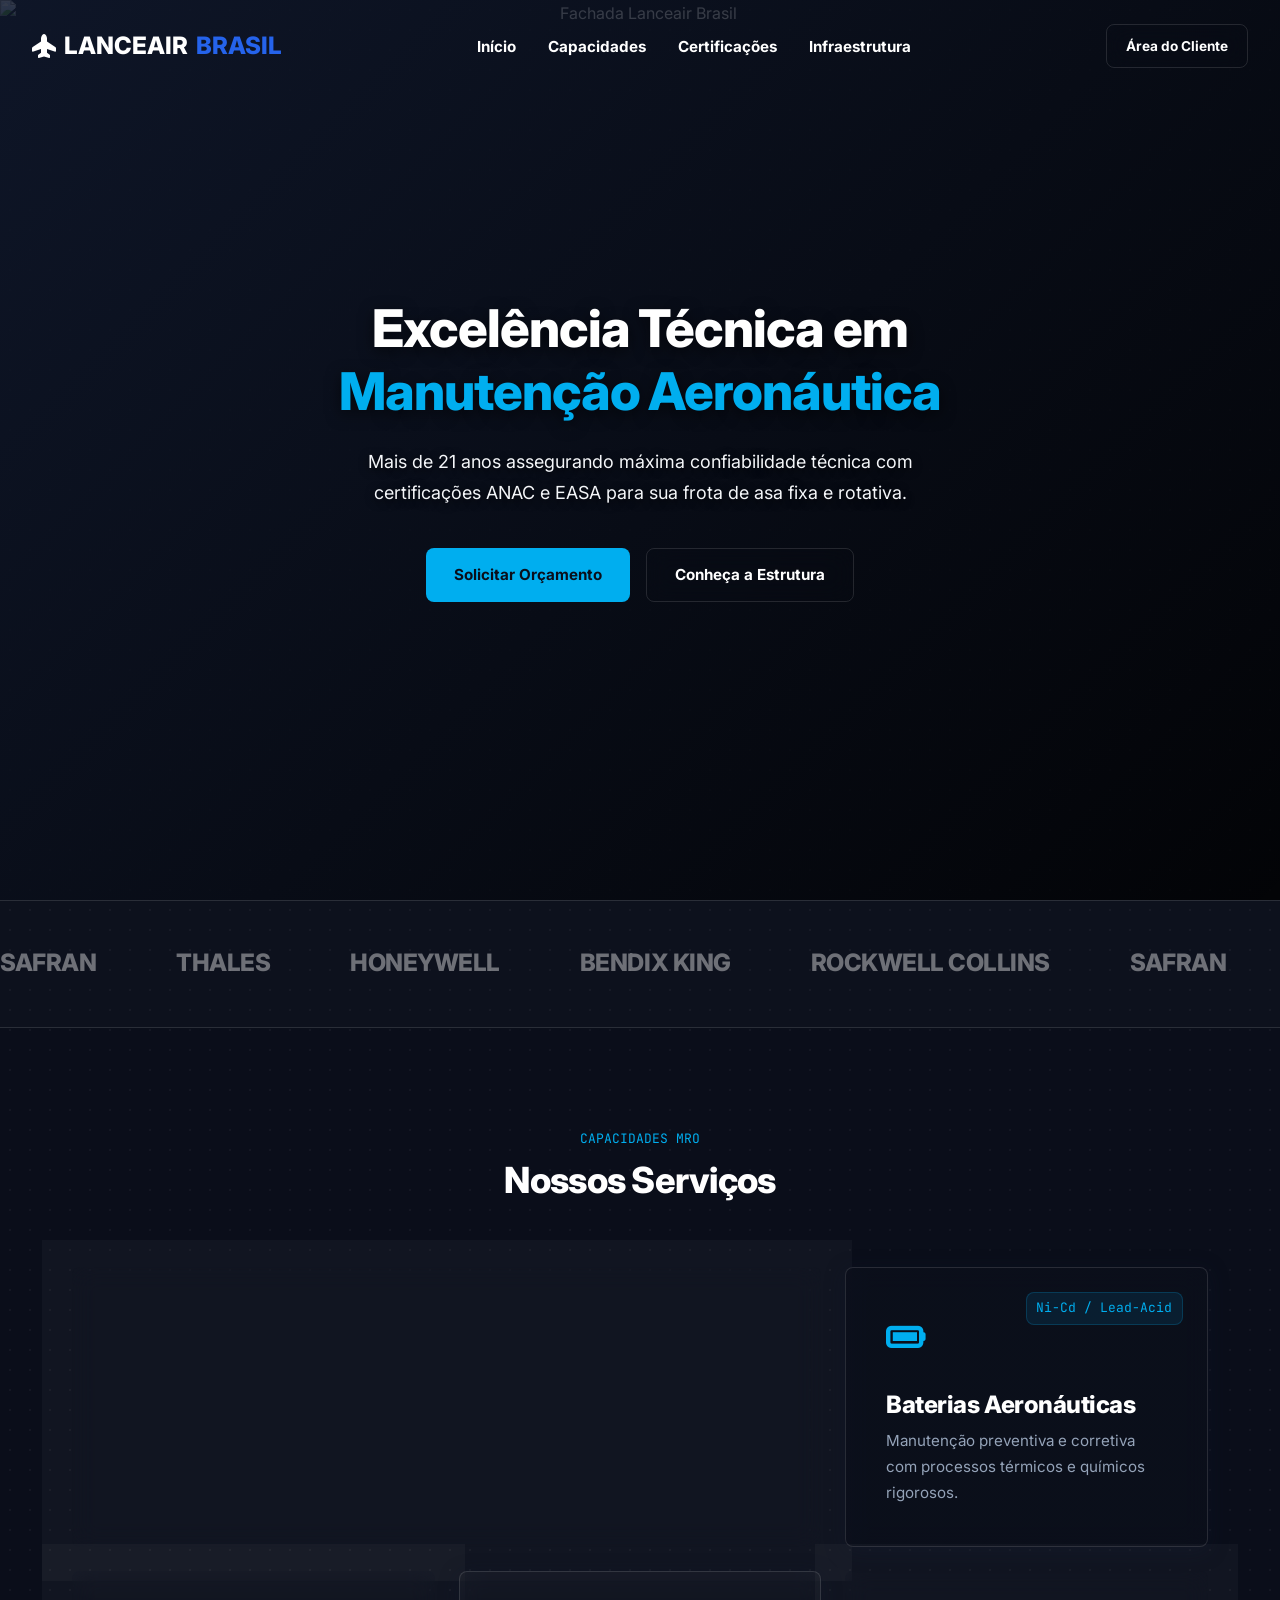
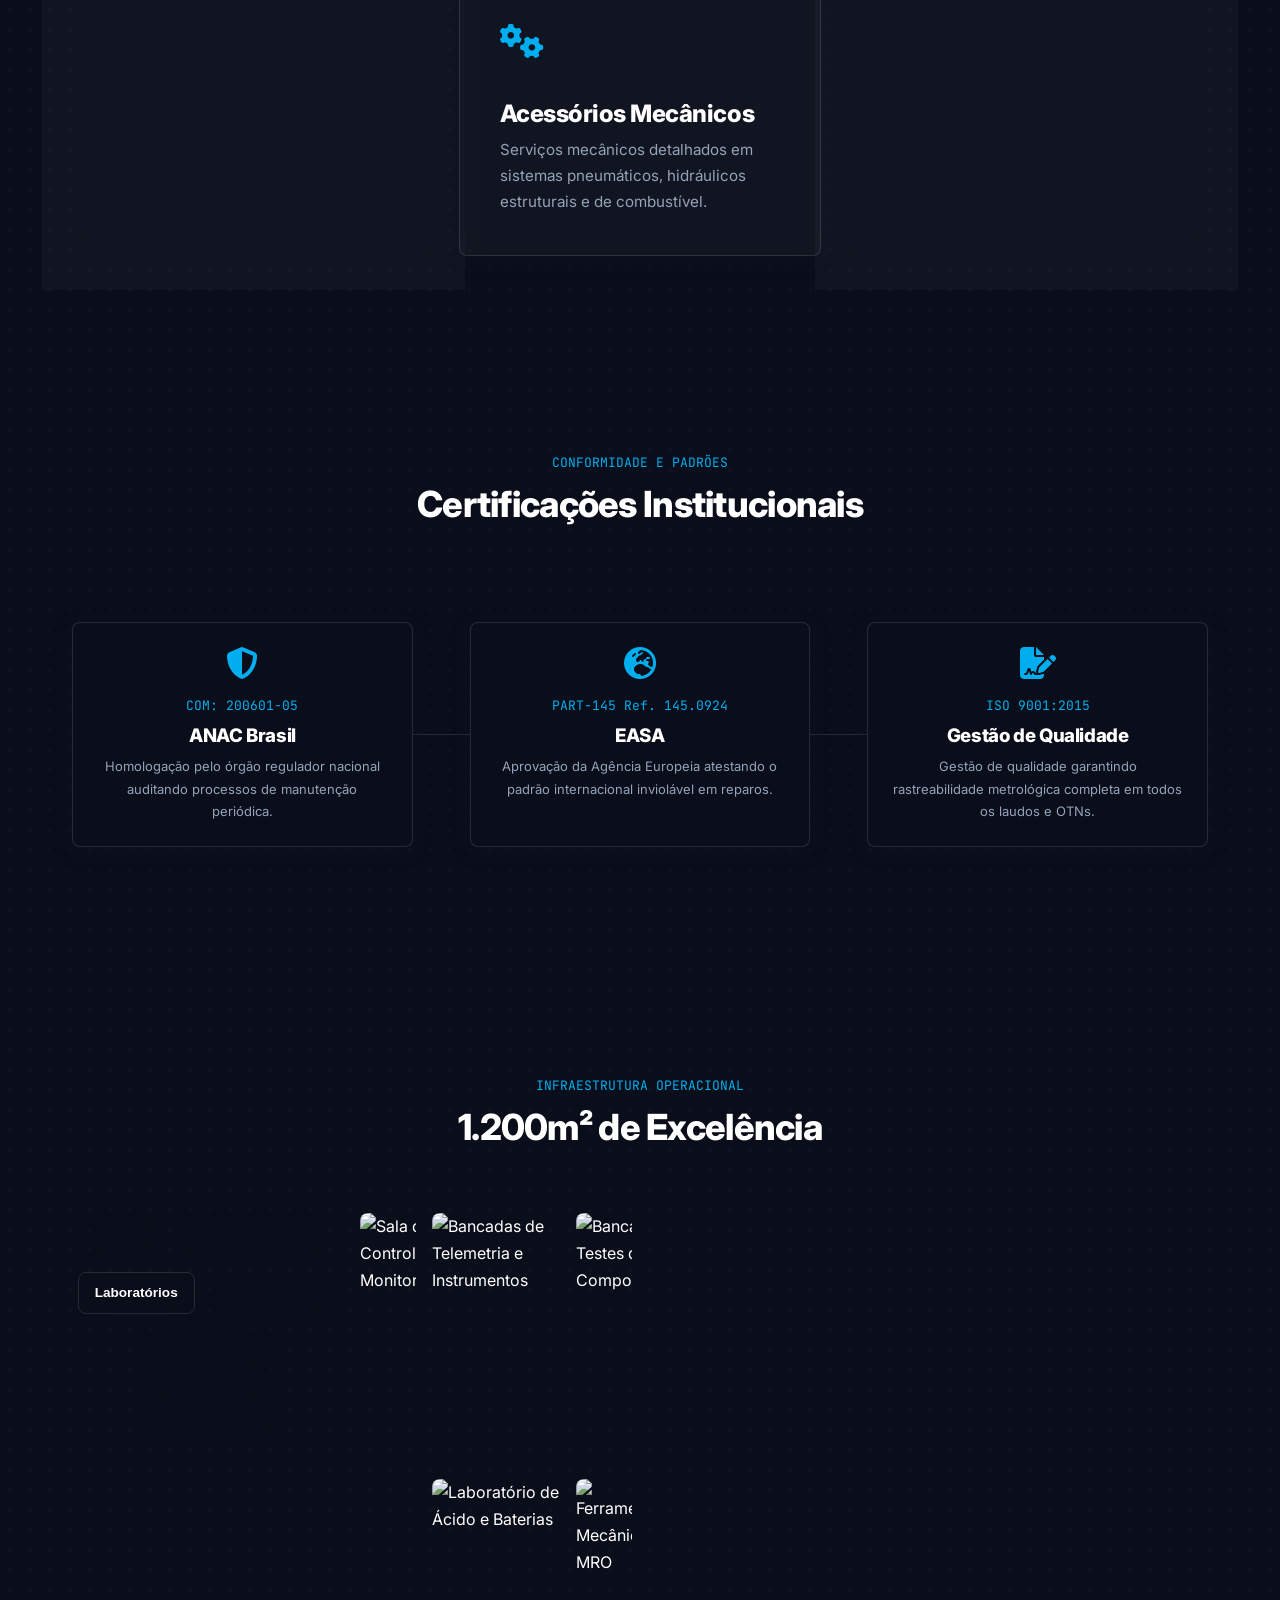
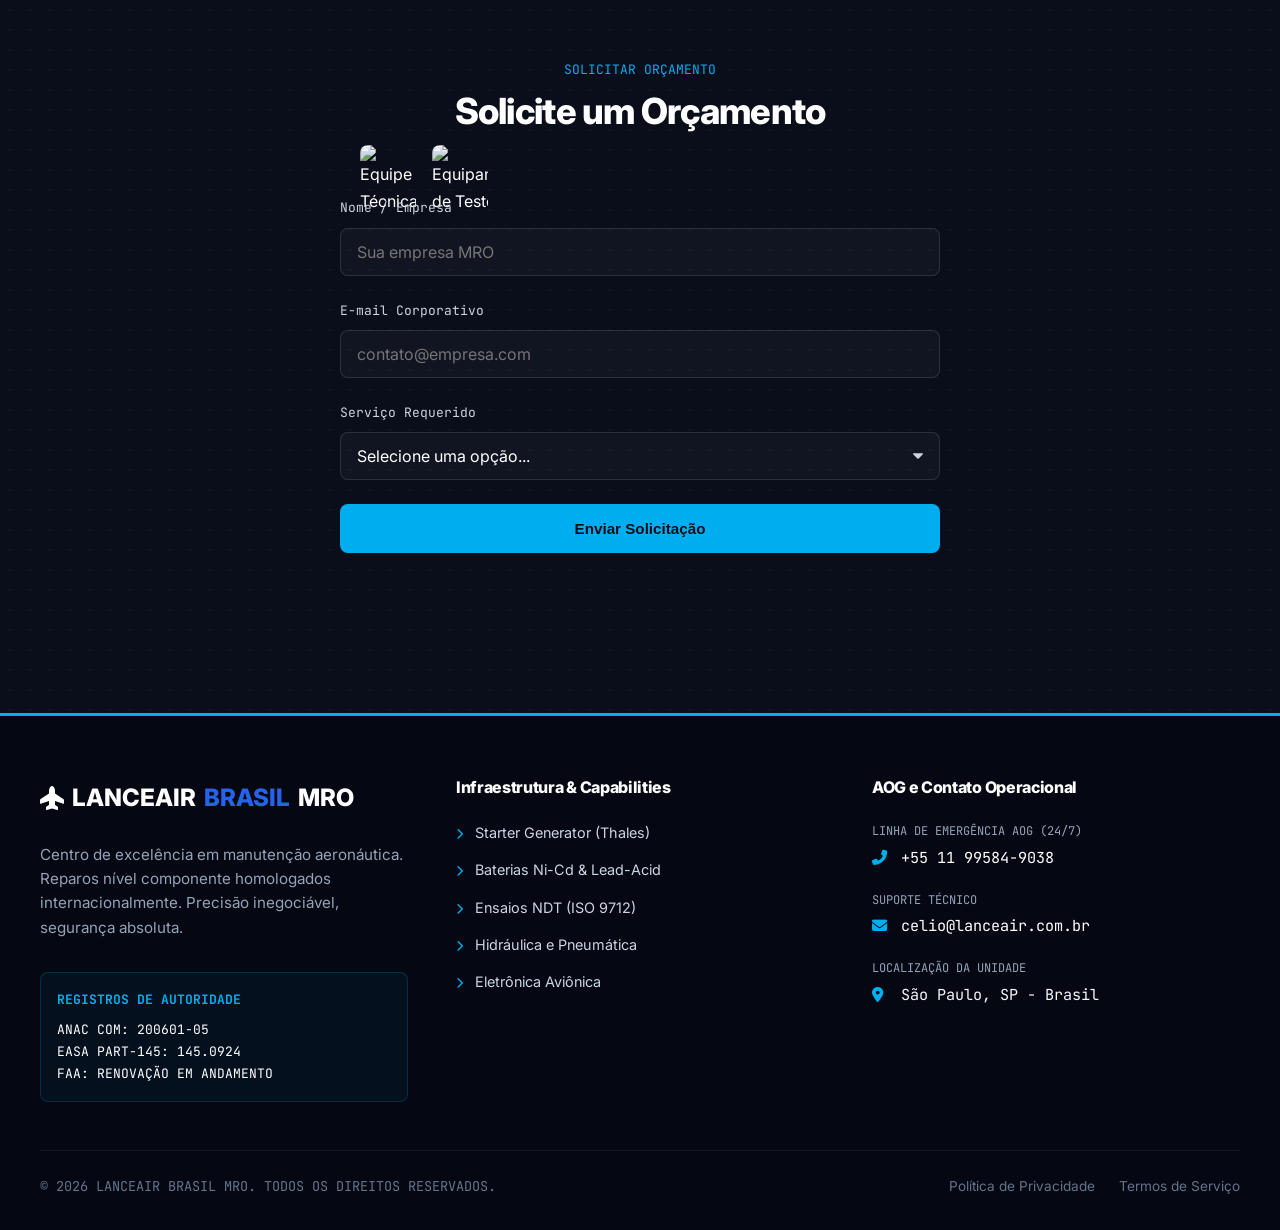
==== commit 95fbb07e: "Add files via upload" ====
--- a/index.html
+++ b/index.html
@@ -25,9 +25,9 @@
         </a>
         <nav>
             <ul>
-                <li><a href="#home">Home</a></li>
-                <li><a href="#services">Capabilities</a></li>
-                <li><a href="#certifications">Compliance</a></li>
+                <li><a href="#home">Início</a></li>
+                <li><a href="#services">Capacidades</a></li>
+                <li><a href="#certifications">Certificações</a></li>
                 <li><a href="#structure">Infraestrutura</a></li>
             </ul>
         </nav>
@@ -42,8 +42,9 @@
 
     <!-- Hero Section -->
     <section id="home" class="hero" style="padding:0; margin:0; max-width:100%;">
-        <img src="https://images.unsplash.com/photo-1544253372-9e90ba6e709b?auto=format&fit=crop&q=80&w=2000&fm=webp"
-            alt="Hangar Aeronáutico" class="hero-bg">
+        <img src="assets/estrutura/estrutura-fachada-lanceair-brasil.webp"
+            srcset="assets/estrutura/estrutura-fachada-lanceair-brasil-400w.webp 400w, assets/estrutura/estrutura-fachada-lanceair-brasil-800w.webp 800w, assets/estrutura/estrutura-fachada-lanceair-brasil-1200w.webp 1200w"
+            sizes="100vw" alt="Fachada Lanceair Brasil" class="hero-bg">
         <div class="hero-overlay"></div> <!-- Gradient Navy/Black 65% transparency in CSS -->
         <div class="hero-content reveal">
             <h1 style="text-shadow: 0 4px 15px rgba(0,0,0,0.6);">Excelência Técnica em <br><span>Manutenção
@@ -78,12 +79,13 @@
     <!-- Capabilities / Bento Grid -->
     <section id="services">
         <div class="section-title reveal">
-            <span class="mono-text">Capabilities MRO</span>
+            <span class="mono-text">Capacidades MRO</span>
             <h2>Nossos Serviços</h2>
         </div>
         <div class="bento-grid">
             <!-- Main Service: Double Column -->
-            <div class="bento-card large reveal" style="transition-delay: 0.1s;">
+            <div class="bento-card large reveal"
+                style="transition-delay: 0.1s; background-image: linear-gradient(rgba(10,14,26,0.8), rgba(10,14,26,0.8)), url('assets/estrutura/estrutura-lab-starter-generator.webp'); background-size: cover; background-position: center;">
                 <div class="bento-tag mono-text">THALES AUTHORIZED CENTER</div>
                 <div class="bento-icon"><i class="fas fa-charging-station"></i></div>
                 <h3>Starter Generator</h3>
@@ -92,14 +94,16 @@
                     voo.</p>
             </div>
 
-            <div class="bento-card reveal" style="transition-delay: 0.2s;">
+            <div class="bento-card reveal"
+                style="transition-delay: 0.2s; background-image: linear-gradient(rgba(10,14,26,0.85), rgba(10,14,26,0.85)), url('assets/estrutura/estrutura-laboratorio-baterias.webp'); background-size: cover; background-position: center;">
                 <div class="bento-tag mono-text">Ni-Cd / Lead-Acid</div>
                 <div class="bento-icon"><i class="fas fa-battery-full"></i></div>
                 <h3>Baterias Aeronáuticas</h3>
                 <p>Manutenção preventiva e corretiva com processos térmicos e químicos rigorosos.</p>
             </div>
 
-            <div class="bento-card reveal" style="transition-delay: 0.3s;">
+            <div class="bento-card reveal"
+                style="transition-delay: 0.3s; background-image: linear-gradient(rgba(10,14,26,0.85), rgba(10,14,26,0.85)), url('assets/estrutura/estrutura-ensaios-ndt.webp'); background-size: cover; background-position: center;">
                 <div class="bento-tag mono-text">ISO 9712 / NAS410</div>
                 <div class="bento-icon"><i class="fas fa-microscope"></i></div>
                 <h3>Ensaios NDT</h3>
@@ -124,7 +128,7 @@
     <!-- Timeline / Certifications -->
     <section id="certifications">
         <div class="section-title reveal">
-            <span class="mono-text">Compliance & Standards</span>
+            <span class="mono-text">Conformidade e Padrões</span>
             <h2>Certificações Institucionais</h2>
         </div>
         <div class="timeline">
@@ -150,7 +154,7 @@
             <div class="timeline-item reveal" style="transition-delay: 0.3s;">
                 <i class="fas fa-file-signature"></i>
                 <div class="mono-text" style="color: var(--cyan-aero); margin-bottom: 0.5rem;">ISO 9001:2015</div>
-                <h3>Quality Management</h3>
+                <h3>Gestão de Qualidade</h3>
                 <p style="font-size: var(--caption); color: #94a3b8;">Gestão de qualidade garantindo rastreabilidade
                     metrológica completa em todos os laudos e OTNs.</p>
             </div>
@@ -164,28 +168,66 @@
             <h2>1.200m² de Excelência</h2>
         </div>
         <div class="mosaic reveal">
-            <div class="mosaic-item tall">
-                <img src="assets/estrutura/estrutura-01.webp" alt="Hangar Aeronáutico Principal" loading="lazy">
-            </div>
-            <div class="mosaic-item wide">
-                <img src="assets/estrutura/estrutura-02.webp" alt="Bancadas de Telemetria" loading="lazy">
-            </div>
-            <div class="mosaic-item">
-                <img src="assets/estrutura/estrutura-03.webp" alt="Bancada de Testes" loading="lazy">
-            </div>
-            <div class="mosaic-item wide">
-                <img src="assets/estrutura/estrutura-04.webp" alt="Laboratório de NDT" loading="lazy">
-            </div>
-            <div class="mosaic-item">
-                <img src="assets/estrutura/estrutura-05.webp" alt="Ferramental Mecânico MRO" loading="lazy">
-            </div>
-        </div>
+            <div class="mosaic-filters reveal"
+                style="display:flex; gap:1rem; justify-content:center; margin-bottom: 2rem; flex-wrap: wrap;">
+                <button class="btn btn-secondary filter-btn active" data-filter="all"
+                    style="padding: 0.5rem 1rem; font-size: 0.85rem;">Todos</button>
+                <button class="btn btn-secondary filter-btn" data-filter="fachada"
+                    style="padding: 0.5rem 1rem; font-size: 0.85rem;">Fachada & Base</button>
+                <button class="btn btn-secondary filter-btn" data-filter="laboratorio"
+                    style="padding: 0.5rem 1rem; font-size: 0.85rem;">Laboratórios</button>
+                <button class="btn btn-secondary filter-btn" data-filter="equipamento"
+                    style="padding: 0.5rem 1rem; font-size: 0.85rem;">Equipamentos</button>
+                <button class="btn btn-secondary filter-btn" data-filter="componente"
+                    style="padding: 0.5rem 1rem; font-size: 0.85rem;">Componentes</button>
+                <button class="btn btn-secondary filter-btn" data-filter="equipe"
+                    style="padding: 0.5rem 1rem; font-size: 0.85rem;">Equipe Técnica</button>
+            </div>
+            <div class="mosaic reveal">
+                <div class="mosaic-item tall" data-cat="laboratorio">
+                    <img src="assets/estrutura/estrutura-sala-controle-starter.webp"
+                        srcset="assets/estrutura/estrutura-sala-controle-starter-400w.webp 400w, assets/estrutura/estrutura-sala-controle-starter-800w.webp 800w, assets/estrutura/estrutura-sala-controle-starter-1200w.webp 1200w"
+                        sizes="(max-width: 768px) 100vw, 25vw" alt="Sala de Controle e Monitoramento" loading="lazy">
+                </div>
+                <div class="mosaic-item wide" data-cat="laboratorio">
+                    <img src="assets/estrutura/estrutura-bancada-instrumentos.webp"
+                        srcset="assets/estrutura/estrutura-bancada-instrumentos-400w.webp 400w, assets/estrutura/estrutura-bancada-instrumentos-800w.webp 800w, assets/estrutura/estrutura-bancada-instrumentos-1200w.webp 1200w"
+                        sizes="(max-width: 768px) 100vw, 50vw" alt="Bancadas de Telemetria e Instrumentos"
+                        loading="lazy">
+                </div>
+                <div class="mosaic-item" data-cat="componente">
+                    <img src="assets/estrutura/estrutura-componentes-mecanicos.webp"
+                        srcset="assets/estrutura/estrutura-componentes-mecanicos-400w.webp 400w, assets/estrutura/estrutura-componentes-mecanicos-800w.webp 800w"
+                        sizes="(max-width: 768px) 100vw, 25vw" alt="Bancada de Testes de Componentes" loading="lazy">
+                </div>
+                <div class="mosaic-item wide" data-cat="laboratorio">
+                    <img src="assets/estrutura/estrutura-laboratorio-acido.webp"
+                        srcset="assets/estrutura/estrutura-laboratorio-acido-400w.webp 400w, assets/estrutura/estrutura-laboratorio-acido-800w.webp 800w, assets/estrutura/estrutura-laboratorio-acido-1200w.webp 1200w"
+                        sizes="(max-width: 768px) 100vw, 50vw" alt="Laboratório de Ácido e Baterias" loading="lazy">
+                </div>
+                <div class="mosaic-item" data-cat="fachada">
+                    <img src="assets/estrutura/estrutura-ferramental-estoque.webp"
+                        srcset="assets/estrutura/estrutura-ferramental-estoque-400w.webp 400w, assets/estrutura/estrutura-ferramental-estoque-800w.webp 800w"
+                        sizes="(max-width: 768px) 100vw, 25vw" alt="Ferramental Mecânico MRO" loading="lazy">
+                </div>
+                <!-- Imagens Adicionais para demonstrar o filtro -->
+                <div class="mosaic-item" data-cat="equipe">
+                    <img src="assets/estrutura/estrutura-equipe-tecnica.webp"
+                        srcset="assets/estrutura/estrutura-equipe-tecnica-400w.webp 400w, assets/estrutura/estrutura-equipe-tecnica-800w.webp 800w"
+                        sizes="(max-width: 768px) 100vw, 25vw" alt="Equipe Técnica" loading="lazy">
+                </div>
+                <div class="mosaic-item" data-cat="equipamento">
+                    <img src="assets/estrutura/estrutura-bancada-testes-avionica.webp"
+                        srcset="assets/estrutura/estrutura-bancada-testes-avionica-400w.webp 400w, assets/estrutura/estrutura-bancada-testes-avionica-800w.webp 800w"
+                        sizes="(max-width: 768px) 100vw, 25vw" alt="Equipamento de Testes" loading="lazy">
+                </div>
+            </div>
     </section>
 
     <!-- Contato / Orçamento Form -->
     <section id="contact">
         <div class="section-title reveal">
-            <span class="mono-text">Request Quote</span>
+            <span class="mono-text">Solicitar Orçamento</span>
             <h2>Solicite um Orçamento</h2>
         </div>
         <form class="contact-form reveal"
@@ -234,11 +276,11 @@
                     Precisão inegociável, segurança absoluta.</p>
                 <div class="mono-text"
                     style="background: rgba(0, 174, 239, 0.05); border: 1px solid rgba(0, 174, 239, 0.2); padding: 1rem; border-radius: var(--br); color: #fff;">
-                    <strong style="color: var(--cyan-aero); display: block; margin-bottom: 0.5rem;">AUTHORITY
-                        REGISTRATIONS</strong>
+                    <strong style="color: var(--cyan-aero); display: block; margin-bottom: 0.5rem;">REGISTROS DE
+                        AUTORIDADE</strong>
                     ANAC COM: 200601-05<br>
                     EASA PART-145: 145.0924<br>
-                    FAA: PENDING RENEWAL
+                    FAA: RENOVAÇÃO EM ANDAMENTO
                 </div>
             </div>
 
@@ -265,28 +307,27 @@
             </div>
 
             <div style="flex: 1; min-width: 250px;">
-                <h4 style="margin-bottom: 1.5rem; color: #fff;">AOG & Contato Operacional</h4>
+                <h4 style="margin-bottom: 1.5rem; color: #fff;">AOG e Contato Operacional</h4>
                 <div class="mono-text"
                     style="color: #F4F6F9; display:flex; flex-direction:column; gap:1.2rem; font-size: 0.95rem;">
                     <div>
-                        <span style="color: #94a3b8; font-size: 0.75rem; display: block; margin-bottom: 0.2rem;">AOG
-                            HOTLINE (24/7)</span>
+                        <span style="color: #94a3b8; font-size: 0.75rem; display: block; margin-bottom: 0.2rem;">LINHA
+                            DE EMERGÊNCIA AOG (24/7)</span>
                         <a href="tel:+5511995849038" style="color: #fff; text-decoration: none;"><i
                                 class="fas fa-phone-alt" style="color: var(--cyan-aero); width: 20px;"></i> +55 11
                             99584-9038</a>
                     </div>
                     <div>
-                        <span
-                            style="color: #94a3b8; font-size: 0.75rem; display: block; margin-bottom: 0.2rem;">TECHNICAL
-                            SUPPORT</span>
+                        <span style="color: #94a3b8; font-size: 0.75rem; display: block; margin-bottom: 0.2rem;">SUPORTE
+                            TÉCNICO</span>
                         <a href="mailto:celio@lanceair.com.br" style="color: #fff; text-decoration: none;"><i
                                 class="fas fa-envelope" style="color: var(--cyan-aero); width: 20px;"></i>
                             celio@lanceair.com.br</a>
                     </div>
                     <div>
                         <span
-                            style="color: #94a3b8; font-size: 0.75rem; display: block; margin-bottom: 0.2rem;">FACILITY
-                            LOCATION</span>
+                            style="color: #94a3b8; font-size: 0.75rem; display: block; margin-bottom: 0.2rem;">LOCALIZAÇÃO
+                            DA UNIDADE</span>
                         <span><i class="fas fa-map-marker-alt" style="color: var(--cyan-aero); width: 20px;"></i> São
                             Paulo, SP - Brasil</span>
                     </div>
@@ -297,7 +338,7 @@
         <div
             style="max-width: 1200px; margin: 3rem auto 0; padding-top: 1.5rem; border-top: 1px solid rgba(255,255,255,0.05); display: flex; justify-content: space-between; align-items: center; flex-wrap: wrap; gap: 1rem;">
             <div style="color: #64748b; font-size: 0.85rem; font-family: var(--font-mono);">
-                &copy; 2026 LANCEAIR BRASIL MRO. ALL RIGHTS RESERVED.
+                &copy; 2026 LANCEAIR BRASIL MRO. TODOS OS DIREITOS RESERVADOS.
             </div>
             <style>
                 .footer-links a {
@@ -311,8 +352,8 @@
                 }
             </style>
             <div class="footer-links" style="font-size: 0.85rem; display: flex; gap: 1.5rem;">
-                <a href="#">Privacy Policy</a>
-                <a href="#">Terms of Service</a>
+                <a href="#">Política de Privacidade</a>
+                <a href="#">Termos de Serviço</a>
             </div>
         </div>
     </footer>
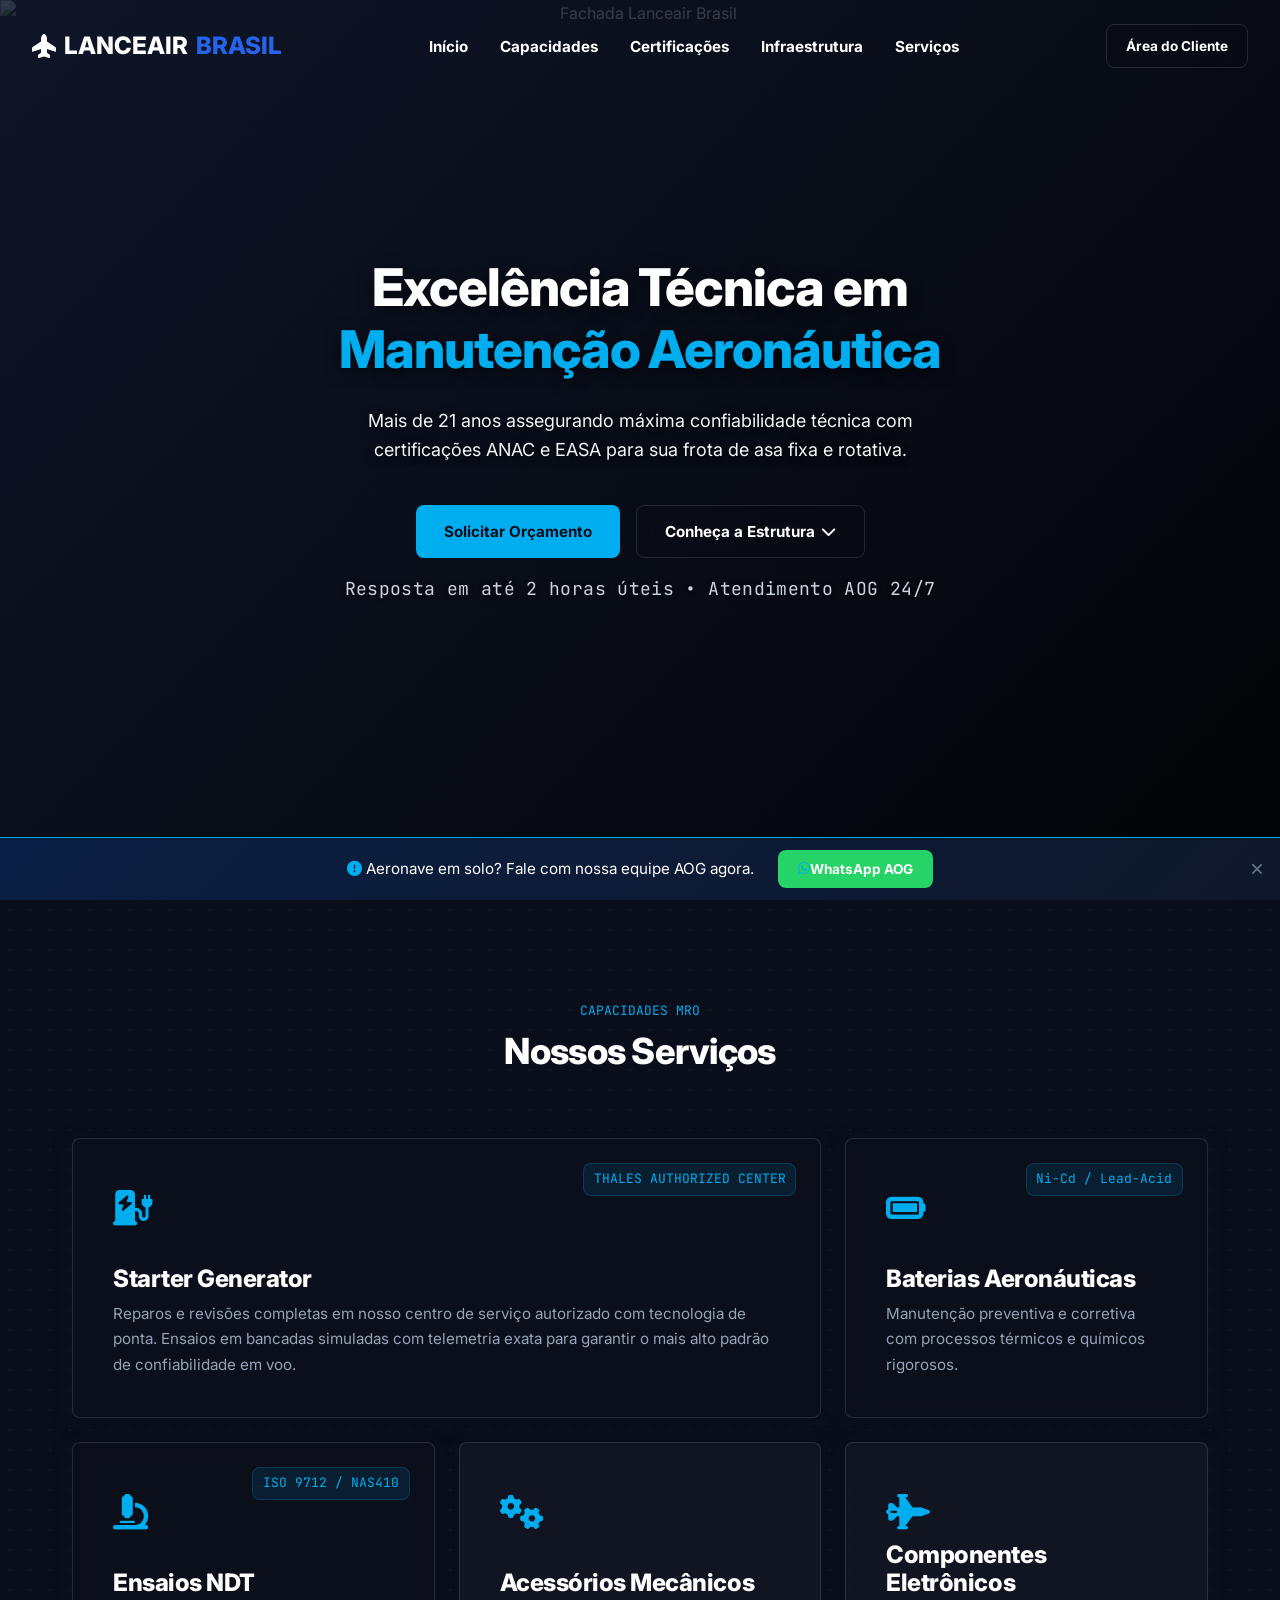
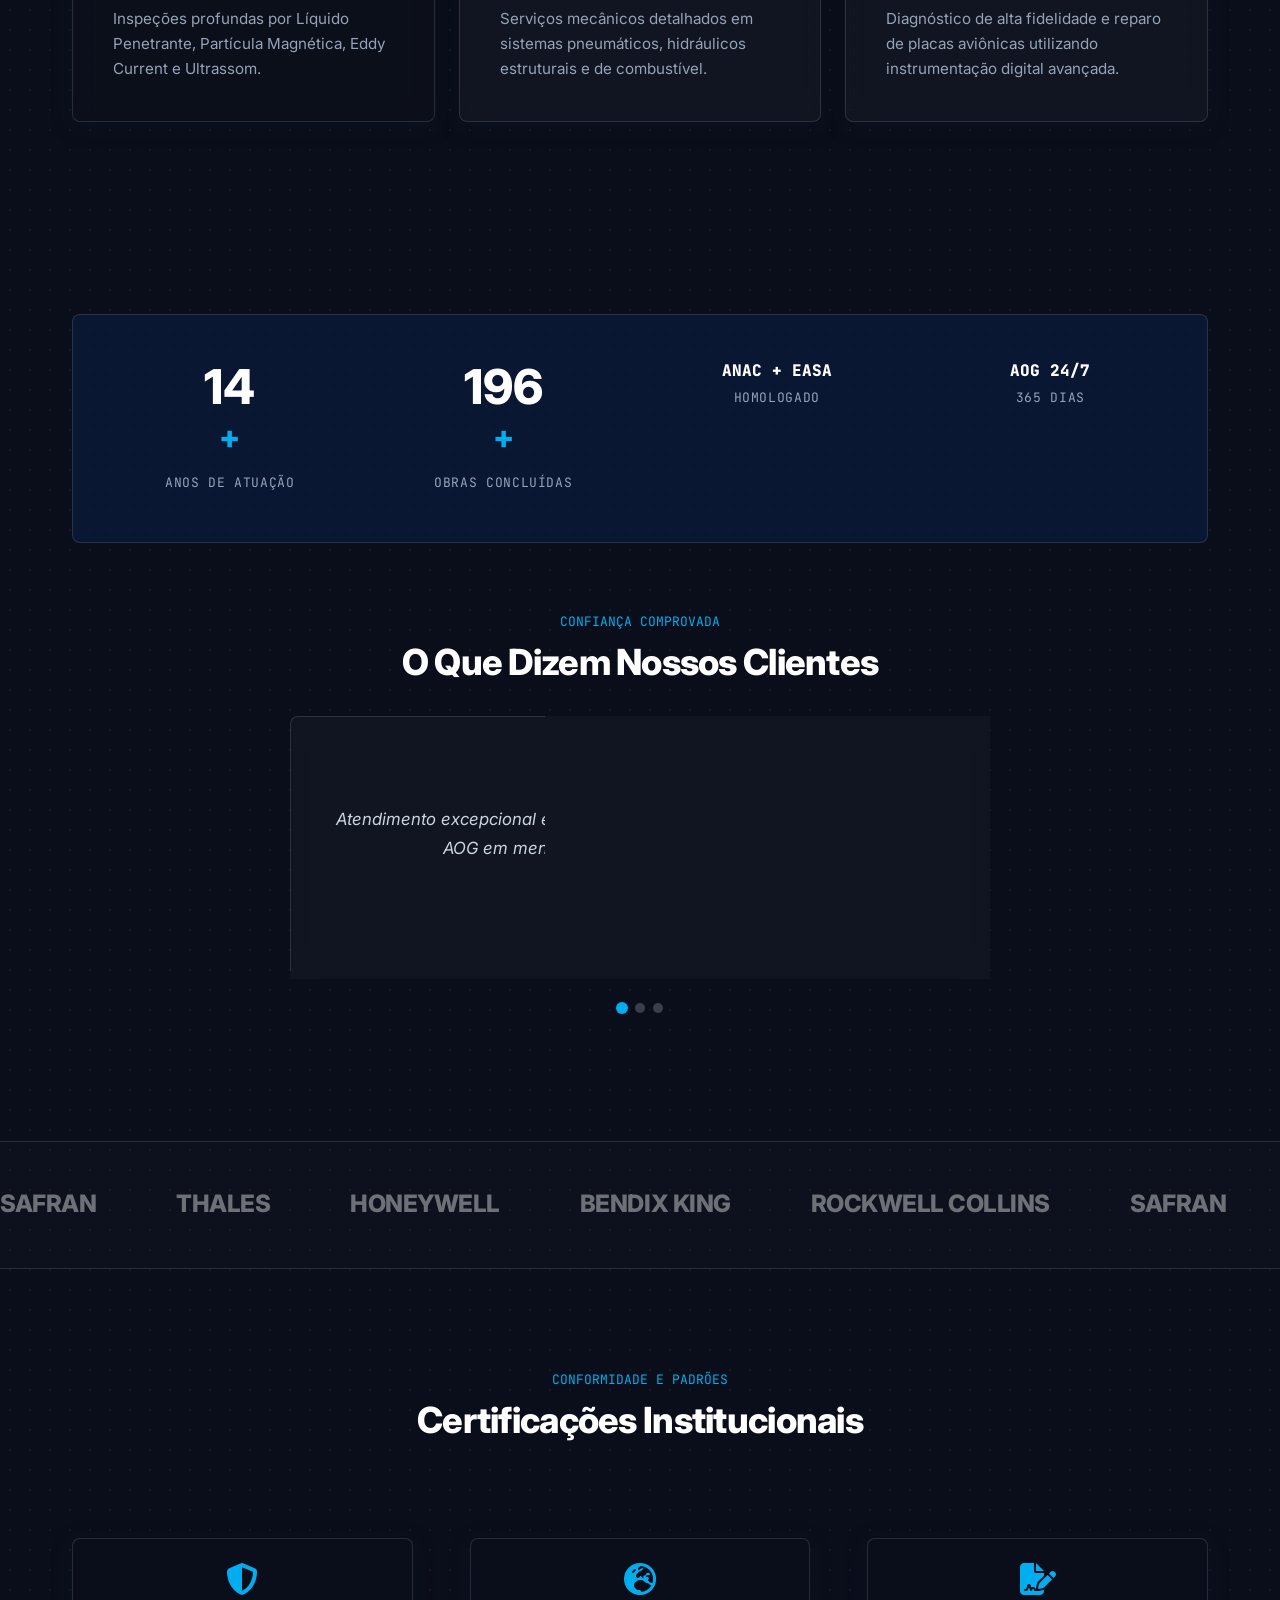
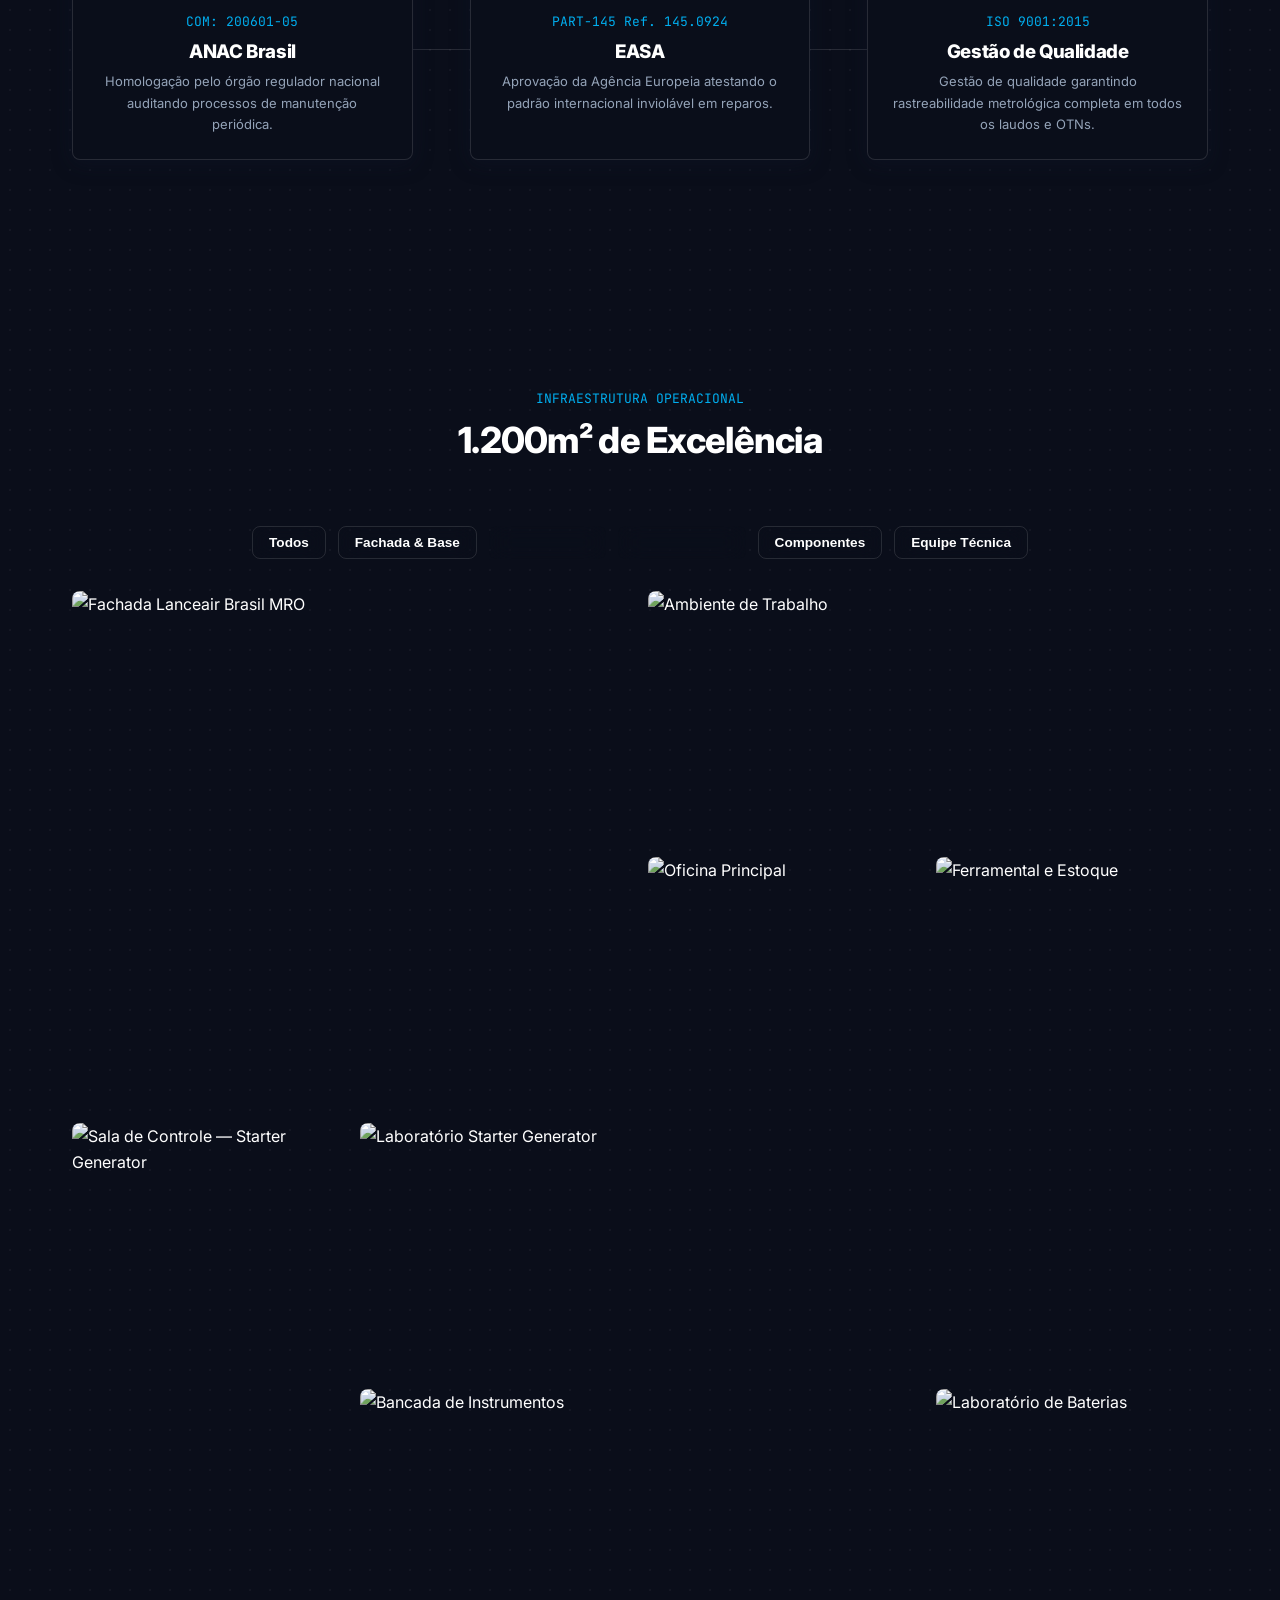
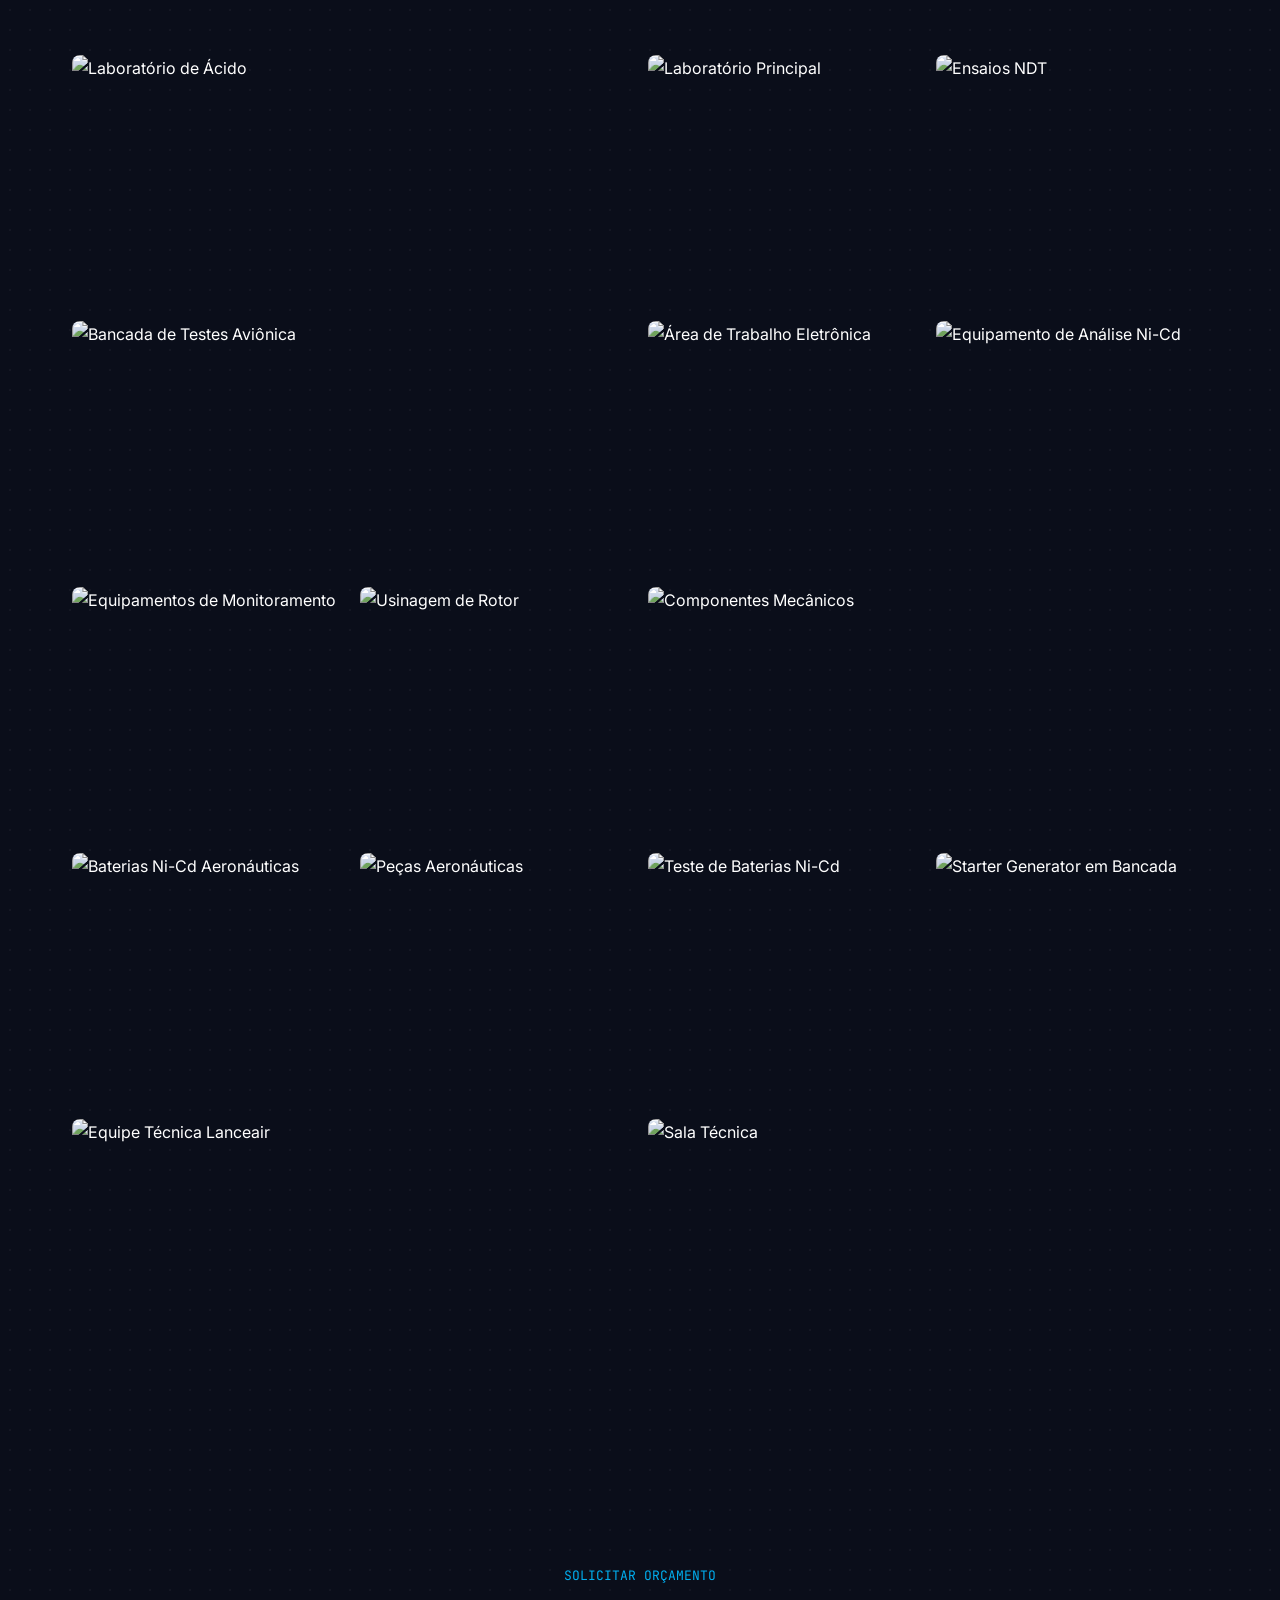
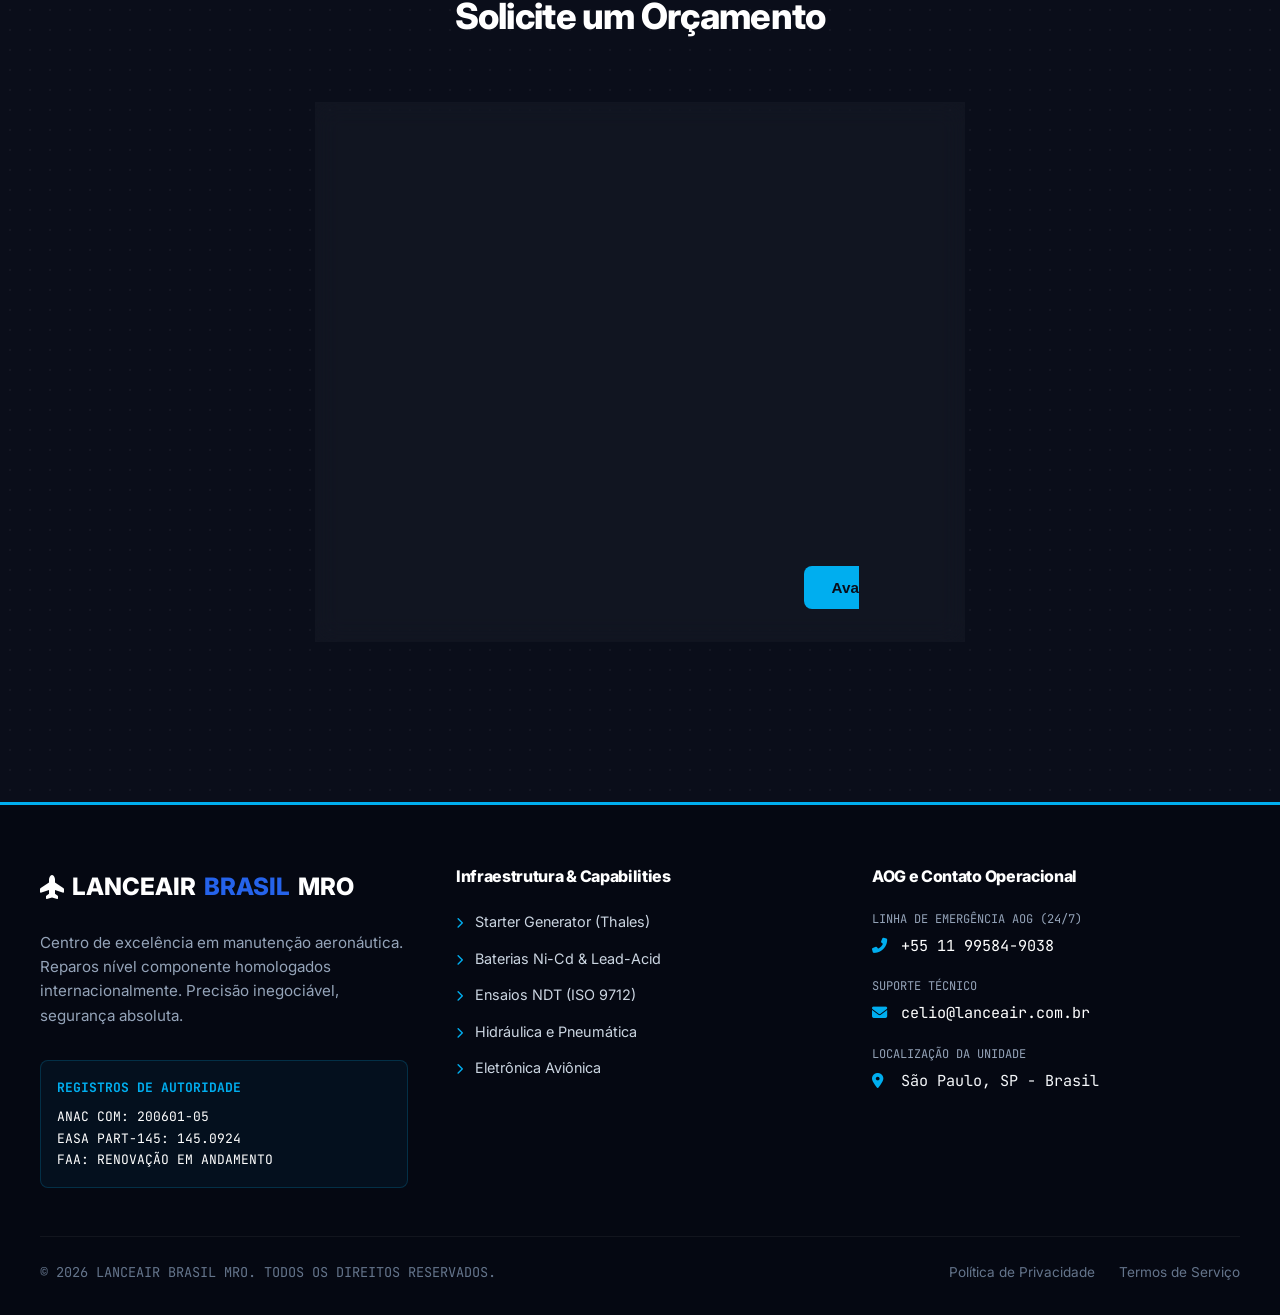
==== commit 598c6c40: "Add files via upload" ====
--- a/index.html
+++ b/index.html
@@ -5,6 +5,50 @@
     <meta charset="UTF-8">
     <meta name="viewport" content="width=device-width, initial-scale=1.0">
     <title>Lanceair Brasil | MRO Aeronáutico Premium</title>
+    <meta name="description"
+        content="Centro homologado ANAC e EASA para manutenção, reparo e revisão de aeronaves Lanceair no Brasil. AOG 24/7. Starter Generator, Baterias, NDT.">
+    <!-- Open Graph -->
+    <meta property="og:title" content="Lanceair Brasil MRO | Manutenção Aeronáutica ANAC/EASA">
+    <meta property="og:description"
+        content="Centro homologado ANAC e EASA para manutenção, reparo e revisão de aeronaves Lanceair no Brasil. AOG 24/7.">
+    <meta property="og:image" content="https://lanceairbrasilmro.com/assets/estrutura/og-cover.webp">
+    <meta property="og:type" content="website">
+    <meta property="og:locale" content="pt_BR">
+    <meta property="og:url" content="https://lanceairbrasilmro.com">
+    <!-- Twitter Card -->
+    <meta name="twitter:card" content="summary_large_image">
+    <meta name="twitter:title" content="Lanceair Brasil MRO | Manutenção Aeronáutica ANAC/EASA">
+    <meta name="twitter:description"
+        content="Centro homologado ANAC e EASA para manutenção e revisão de aeronaves Lanceair no Brasil.">
+    <meta name="twitter:image" content="https://lanceairbrasilmro.com/assets/estrutura/og-cover.webp">
+    <!-- Schema.org JSON-LD -->
+    <script type="application/ld+json">
+    {
+      "@context": "https://schema.org",
+      "@type": "AutoRepair",
+      "name": "Lanceair Brasil MRO",
+      "description": "Manutenção e revisão de aeronaves Lanceair homologada ANAC/EASA",
+      "url": "https://lanceairbrasilmro.com",
+      "telephone": "+55-11-99584-9038",
+      "openingHours": "Mo-Su 00:00-23:59",
+      "address": {
+        "@type": "PostalAddress",
+        "addressCountry": "BR",
+        "addressLocality": "São Paulo"
+      },
+      "hasOfferCatalog": {
+        "@type": "OfferCatalog",
+        "name": "Serviços MRO",
+        "itemListElement": [
+          {"@type": "Offer", "itemOffered": {"@type": "Service", "name": "Starter Generator — Thales Authorized Center"}},
+          {"@type": "Offer", "itemOffered": {"@type": "Service", "name": "Baterias Aeronáuticas Ni-Cd / Lead-Acid"}},
+          {"@type": "Offer", "itemOffered": {"@type": "Service", "name": "Ensaios NDT — ISO 9712 / NAS410"}},
+          {"@type": "Offer", "itemOffered": {"@type": "Service", "name": "Acessórios Mecânicos"}},
+          {"@type": "Offer", "itemOffered": {"@type": "Service", "name": "Componentes Eletrônicos Aviônicos"}}
+        ]
+      }
+    }
+    </script>
     <link rel="stylesheet" href="style.css">
     <link rel="stylesheet" href="https://cdnjs.cloudflare.com/ajax/libs/font-awesome/6.4.0/css/all.min.css">
 </head>
@@ -29,6 +73,7 @@
                 <li><a href="#services">Capacidades</a></li>
                 <li><a href="#certifications">Certificações</a></li>
                 <li><a href="#structure">Infraestrutura</a></li>
+                <li><a href="servicos.html">Serviços</a></li>
             </ul>
         </nav>
         <div style="display: flex; gap: 1.5rem; align-items: center;">
@@ -53,28 +98,13 @@
                 confiabilidade técnica com certificações ANAC e EASA para sua frota de
                 asa fixa e rotativa.</p>
             <div class="hero-ctas">
-                <a href="#services" class="btn btn-primary">Solicitar Orçamento</a>
-                <a href="#structure" class="btn btn-secondary">Conheça a Estrutura</a>
-            </div>
+                <a href="#contact" class="btn btn-primary">Solicitar Orçamento</a>
+                <a href="#services" class="btn btn-secondary">Conheça a Estrutura <i
+                        class="fas fa-chevron-down bounce-chevron"></i></a>
+            </div>
+            <p class="hero-microcopy">Resposta em até 2 horas úteis • Atendimento AOG 24/7</p>
         </div>
     </section>
-
-    <!-- Parceiros - Infinite Slider -->
-    <div class="partners-wrapper">
-        <div class="partners-track">
-            <h3 class="partner-logo">SAFRAN</h3>
-            <h3 class="partner-logo">THALES</h3>
-            <h3 class="partner-logo">HONEYWELL</h3>
-            <h3 class="partner-logo">BENDIX KING</h3>
-            <h3 class="partner-logo">ROCKWELL COLLINS</h3>
-            <!-- Clone for infinite animation -->
-            <h3 class="partner-logo">SAFRAN</h3>
-            <h3 class="partner-logo">THALES</h3>
-            <h3 class="partner-logo">HONEYWELL</h3>
-            <h3 class="partner-logo">BENDIX KING</h3>
-            <h3 class="partner-logo">ROCKWELL COLLINS</h3>
-        </div>
-    </div>
 
     <!-- Capabilities / Bento Grid -->
     <section id="services">
@@ -125,6 +155,89 @@
         </div>
     </section>
 
+    <!-- ═══ PROVAS SOCIAIS ═══ -->
+    <section id="social-proof">
+        <!-- Sub-bloco A: Contadores Animados -->
+        <div class="stats-row reveal">
+            <div class="stat-item">
+                <span class="stat-number" data-target="15">0</span>
+                <span class="stat-suffix">+</span>
+                <p class="stat-label">Anos de Atuação</p>
+            </div>
+            <div class="stat-item">
+                <span class="stat-number" data-target="200">0</span>
+                <span class="stat-suffix">+</span>
+                <p class="stat-label">Obras Concluídas</p>
+            </div>
+            <div class="stat-item">
+                <span class="stat-number mono-text" data-target="" style="font-size: inherit;">ANAC + EASA</span>
+                <p class="stat-label">Homologado</p>
+            </div>
+            <div class="stat-item">
+                <span class="stat-number mono-text" data-target="" style="font-size: inherit;">AOG 24/7</span>
+                <p class="stat-label">365 Dias</p>
+            </div>
+        </div>
+
+        <!-- Sub-bloco B: Depoimentos -->
+        <div class="testimonials-wrapper reveal">
+            <div class="section-title" style="margin-bottom: 2rem;">
+                <span class="mono-text">Confiança Comprovada</span>
+                <h2>O Que Dizem Nossos Clientes</h2>
+            </div>
+            <div class="testimonials-carousel" id="testimonialCarousel">
+                <div class="testimonial-card active">
+                    <div class="testimonial-quote">“</div>
+                    <p>Atendimento excepcional e prazo cumprido à risca. A equipe resolveu nosso AOG em menos de 48
+                        horas com peças originais.</p>
+                    <div class="testimonial-author">
+                        <strong>Carlos M.</strong>
+                        <span class="mono-text">Lanceair Legacy — SBBH</span>
+                    </div>
+                </div>
+                <div class="testimonial-card">
+                    <div class="testimonial-quote">“</div>
+                    <p>Confio na Lanceair Brasil há mais de 8 anos para toda a manutenção da minha aeronave.
+                        Profissionalismo impecável.</p>
+                    <div class="testimonial-author">
+                        <strong>Roberto S.</strong>
+                        <span class="mono-text">Lanceair IV-P — SDCO</span>
+                    </div>
+                </div>
+                <div class="testimonial-card">
+                    <div class="testimonial-quote">“</div>
+                    <p>A revisão do starter generator ficou perfeita. Telemetria de bancada enviada em tempo real
+                        durante o ensaio. Referência.</p>
+                    <div class="testimonial-author">
+                        <strong>André L.</strong>
+                        <span class="mono-text">Lanceair ES — SBJD</span>
+                    </div>
+                </div>
+            </div>
+            <div class="carousel-dots" id="carouselDots">
+                <span class="dot active" data-index="0"></span>
+                <span class="dot" data-index="1"></span>
+                <span class="dot" data-index="2"></span>
+            </div>
+        </div>
+    </section>
+
+    <!-- Parceiros - Infinite Slider -->
+    <div class="partners-wrapper">
+        <div class="partners-track">
+            <h3 class="partner-logo">SAFRAN</h3>
+            <h3 class="partner-logo">THALES</h3>
+            <h3 class="partner-logo">HONEYWELL</h3>
+            <h3 class="partner-logo">BENDIX KING</h3>
+            <h3 class="partner-logo">ROCKWELL COLLINS</h3>
+            <h3 class="partner-logo">SAFRAN</h3>
+            <h3 class="partner-logo">THALES</h3>
+            <h3 class="partner-logo">HONEYWELL</h3>
+            <h3 class="partner-logo">BENDIX KING</h3>
+            <h3 class="partner-logo">ROCKWELL COLLINS</h3>
+        </div>
+    </div>
+
     <!-- Timeline / Certifications -->
     <section id="certifications">
         <div class="section-title reveal">
@@ -167,95 +280,278 @@
             <span class="mono-text">Infraestrutura Operacional</span>
             <h2>1.200m² de Excelência</h2>
         </div>
+        <!-- Filtros de Categoria -->
+        <div class="mosaic-filters reveal"
+            style="display:flex; gap:0.75rem; justify-content:center; margin-bottom: 2rem; flex-wrap: wrap;">
+            <button class="btn btn-secondary filter-btn active" data-filter="all"
+                style="padding: 0.5rem 1rem; font-size: 0.85rem;">Todos</button>
+            <button class="btn btn-secondary filter-btn" data-filter="fachada"
+                style="padding: 0.5rem 1rem; font-size: 0.85rem;">Fachada &amp; Base</button>
+            <button class="btn btn-secondary filter-btn" data-filter="laboratorio"
+                style="padding: 0.5rem 1rem; font-size: 0.85rem;">Laboratórios</button>
+            <button class="btn btn-secondary filter-btn" data-filter="equipamento"
+                style="padding: 0.5rem 1rem; font-size: 0.85rem;">Equipamentos</button>
+            <button class="btn btn-secondary filter-btn" data-filter="componente"
+                style="padding: 0.5rem 1rem; font-size: 0.85rem;">Componentes</button>
+            <button class="btn btn-secondary filter-btn" data-filter="equipe"
+                style="padding: 0.5rem 1rem; font-size: 0.85rem;">Equipe Técnica</button>
+        </div>
+
+        <!-- Galeria Completa — 23 fotos reais -->
         <div class="mosaic reveal">
-            <div class="mosaic-filters reveal"
-                style="display:flex; gap:1rem; justify-content:center; margin-bottom: 2rem; flex-wrap: wrap;">
-                <button class="btn btn-secondary filter-btn active" data-filter="all"
-                    style="padding: 0.5rem 1rem; font-size: 0.85rem;">Todos</button>
-                <button class="btn btn-secondary filter-btn" data-filter="fachada"
-                    style="padding: 0.5rem 1rem; font-size: 0.85rem;">Fachada & Base</button>
-                <button class="btn btn-secondary filter-btn" data-filter="laboratorio"
-                    style="padding: 0.5rem 1rem; font-size: 0.85rem;">Laboratórios</button>
-                <button class="btn btn-secondary filter-btn" data-filter="equipamento"
-                    style="padding: 0.5rem 1rem; font-size: 0.85rem;">Equipamentos</button>
-                <button class="btn btn-secondary filter-btn" data-filter="componente"
-                    style="padding: 0.5rem 1rem; font-size: 0.85rem;">Componentes</button>
-                <button class="btn btn-secondary filter-btn" data-filter="equipe"
-                    style="padding: 0.5rem 1rem; font-size: 0.85rem;">Equipe Técnica</button>
-            </div>
-            <div class="mosaic reveal">
-                <div class="mosaic-item tall" data-cat="laboratorio">
-                    <img src="assets/estrutura/estrutura-sala-controle-starter.webp"
-                        srcset="assets/estrutura/estrutura-sala-controle-starter-400w.webp 400w, assets/estrutura/estrutura-sala-controle-starter-800w.webp 800w, assets/estrutura/estrutura-sala-controle-starter-1200w.webp 1200w"
-                        sizes="(max-width: 768px) 100vw, 25vw" alt="Sala de Controle e Monitoramento" loading="lazy">
-                </div>
-                <div class="mosaic-item wide" data-cat="laboratorio">
-                    <img src="assets/estrutura/estrutura-bancada-instrumentos.webp"
-                        srcset="assets/estrutura/estrutura-bancada-instrumentos-400w.webp 400w, assets/estrutura/estrutura-bancada-instrumentos-800w.webp 800w, assets/estrutura/estrutura-bancada-instrumentos-1200w.webp 1200w"
-                        sizes="(max-width: 768px) 100vw, 50vw" alt="Bancadas de Telemetria e Instrumentos"
-                        loading="lazy">
-                </div>
-                <div class="mosaic-item" data-cat="componente">
-                    <img src="assets/estrutura/estrutura-componentes-mecanicos.webp"
-                        srcset="assets/estrutura/estrutura-componentes-mecanicos-400w.webp 400w, assets/estrutura/estrutura-componentes-mecanicos-800w.webp 800w"
-                        sizes="(max-width: 768px) 100vw, 25vw" alt="Bancada de Testes de Componentes" loading="lazy">
-                </div>
-                <div class="mosaic-item wide" data-cat="laboratorio">
-                    <img src="assets/estrutura/estrutura-laboratorio-acido.webp"
-                        srcset="assets/estrutura/estrutura-laboratorio-acido-400w.webp 400w, assets/estrutura/estrutura-laboratorio-acido-800w.webp 800w, assets/estrutura/estrutura-laboratorio-acido-1200w.webp 1200w"
-                        sizes="(max-width: 768px) 100vw, 50vw" alt="Laboratório de Ácido e Baterias" loading="lazy">
-                </div>
-                <div class="mosaic-item" data-cat="fachada">
-                    <img src="assets/estrutura/estrutura-ferramental-estoque.webp"
-                        srcset="assets/estrutura/estrutura-ferramental-estoque-400w.webp 400w, assets/estrutura/estrutura-ferramental-estoque-800w.webp 800w"
-                        sizes="(max-width: 768px) 100vw, 25vw" alt="Ferramental Mecânico MRO" loading="lazy">
-                </div>
-                <!-- Imagens Adicionais para demonstrar o filtro -->
-                <div class="mosaic-item" data-cat="equipe">
-                    <img src="assets/estrutura/estrutura-equipe-tecnica.webp"
-                        srcset="assets/estrutura/estrutura-equipe-tecnica-400w.webp 400w, assets/estrutura/estrutura-equipe-tecnica-800w.webp 800w"
-                        sizes="(max-width: 768px) 100vw, 25vw" alt="Equipe Técnica" loading="lazy">
-                </div>
-                <div class="mosaic-item" data-cat="equipamento">
-                    <img src="assets/estrutura/estrutura-bancada-testes-avionica.webp"
-                        srcset="assets/estrutura/estrutura-bancada-testes-avionica-400w.webp 400w, assets/estrutura/estrutura-bancada-testes-avionica-800w.webp 800w"
-                        sizes="(max-width: 768px) 100vw, 25vw" alt="Equipamento de Testes" loading="lazy">
-                </div>
-            </div>
+            <!-- ═══ FACHADA & BASE ═══ -->
+            <div class="mosaic-item large" data-cat="fachada">
+                <img src="assets/estrutura/estrutura-fachada-lanceair-brasil.webp"
+                    srcset="assets/estrutura/estrutura-fachada-lanceair-brasil-400w.webp 400w, assets/estrutura/estrutura-fachada-lanceair-brasil-800w.webp 800w, assets/estrutura/estrutura-fachada-lanceair-brasil-1200w.webp 1200w"
+                    sizes="(max-width: 768px) 100vw, 50vw" alt="Fachada Lanceair Brasil MRO" loading="lazy">
+            </div>
+            <div class="mosaic-item wide" data-cat="fachada">
+                <img src="assets/estrutura/estrutura-ambiente-trabalho.webp"
+                    srcset="assets/estrutura/estrutura-ambiente-trabalho-400w.webp 400w, assets/estrutura/estrutura-ambiente-trabalho-800w.webp 800w, assets/estrutura/estrutura-ambiente-trabalho-1200w.webp 1200w"
+                    sizes="(max-width: 768px) 100vw, 50vw" alt="Ambiente de Trabalho" loading="lazy">
+            </div>
+            <div class="mosaic-item" data-cat="fachada">
+                <img src="assets/estrutura/estrutura-oficina-principal.webp"
+                    srcset="assets/estrutura/estrutura-oficina-principal-400w.webp 400w, assets/estrutura/estrutura-oficina-principal-800w.webp 800w"
+                    sizes="(max-width: 768px) 100vw, 25vw" alt="Oficina Principal" loading="lazy">
+            </div>
+            <div class="mosaic-item" data-cat="fachada">
+                <img src="assets/estrutura/estrutura-ferramental-estoque.webp"
+                    srcset="assets/estrutura/estrutura-ferramental-estoque-400w.webp 400w, assets/estrutura/estrutura-ferramental-estoque-800w.webp 800w"
+                    sizes="(max-width: 768px) 100vw, 25vw" alt="Ferramental e Estoque" loading="lazy">
+            </div>
+
+            <!-- ═══ LABORATÓRIOS ═══ -->
+            <div class="mosaic-item tall" data-cat="laboratorio">
+                <img src="assets/estrutura/estrutura-sala-controle-starter.webp"
+                    srcset="assets/estrutura/estrutura-sala-controle-starter-400w.webp 400w, assets/estrutura/estrutura-sala-controle-starter-800w.webp 800w, assets/estrutura/estrutura-sala-controle-starter-1200w.webp 1200w"
+                    sizes="(max-width: 768px) 100vw, 25vw" alt="Sala de Controle — Starter Generator" loading="lazy">
+            </div>
+            <div class="mosaic-item wide" data-cat="laboratorio">
+                <img src="assets/estrutura/estrutura-lab-starter-generator.webp"
+                    srcset="assets/estrutura/estrutura-lab-starter-generator.webp 1200w"
+                    sizes="(max-width: 768px) 100vw, 50vw" alt="Laboratório Starter Generator" loading="lazy">
+            </div>
+            <div class="mosaic-item wide" data-cat="laboratorio">
+                <img src="assets/estrutura/estrutura-bancada-instrumentos.webp"
+                    srcset="assets/estrutura/estrutura-bancada-instrumentos-400w.webp 400w, assets/estrutura/estrutura-bancada-instrumentos-800w.webp 800w, assets/estrutura/estrutura-bancada-instrumentos-1200w.webp 1200w"
+                    sizes="(max-width: 768px) 100vw, 50vw" alt="Bancada de Instrumentos" loading="lazy">
+            </div>
+            <div class="mosaic-item" data-cat="laboratorio">
+                <img src="assets/estrutura/estrutura-laboratorio-baterias.webp"
+                    srcset="assets/estrutura/estrutura-laboratorio-baterias.webp 1200w"
+                    sizes="(max-width: 768px) 100vw, 25vw" alt="Laboratório de Baterias" loading="lazy">
+            </div>
+            <div class="mosaic-item wide" data-cat="laboratorio">
+                <img src="assets/estrutura/estrutura-laboratorio-acido.webp"
+                    srcset="assets/estrutura/estrutura-laboratorio-acido-400w.webp 400w, assets/estrutura/estrutura-laboratorio-acido-800w.webp 800w, assets/estrutura/estrutura-laboratorio-acido-1200w.webp 1200w"
+                    sizes="(max-width: 768px) 100vw, 50vw" alt="Laboratório de Ácido" loading="lazy">
+            </div>
+            <div class="mosaic-item" data-cat="laboratorio">
+                <img src="assets/estrutura/estrutura-laboratorio-principal.webp"
+                    srcset="assets/estrutura/estrutura-laboratorio-principal-400w.webp 400w, assets/estrutura/estrutura-laboratorio-principal-800w.webp 800w, assets/estrutura/estrutura-laboratorio-principal-1200w.webp 1200w"
+                    sizes="(max-width: 768px) 100vw, 25vw" alt="Laboratório Principal" loading="lazy">
+            </div>
+            <div class="mosaic-item" data-cat="laboratorio">
+                <img src="assets/estrutura/estrutura-ensaios-ndt.webp"
+                    srcset="assets/estrutura/estrutura-ensaios-ndt.webp 1200w" sizes="(max-width: 768px) 100vw, 25vw"
+                    alt="Ensaios NDT" loading="lazy">
+            </div>
+
+            <!-- ═══ EQUIPAMENTOS ═══ -->
+            <div class="mosaic-item wide" data-cat="equipamento">
+                <img src="assets/estrutura/estrutura-bancada-testes-avionica.webp"
+                    srcset="assets/estrutura/estrutura-bancada-testes-avionica-400w.webp 400w, assets/estrutura/estrutura-bancada-testes-avionica-800w.webp 800w"
+                    sizes="(max-width: 768px) 100vw, 50vw" alt="Bancada de Testes Aviônica" loading="lazy">
+            </div>
+            <div class="mosaic-item" data-cat="equipamento">
+                <img src="assets/estrutura/estrutura-area-trabalho-eletronica.webp"
+                    srcset="assets/estrutura/estrutura-area-trabalho-eletronica-400w.webp 400w, assets/estrutura/estrutura-area-trabalho-eletronica-800w.webp 800w, assets/estrutura/estrutura-area-trabalho-eletronica-1200w.webp 1200w"
+                    sizes="(max-width: 768px) 100vw, 25vw" alt="Área de Trabalho Eletrônica" loading="lazy">
+            </div>
+            <div class="mosaic-item" data-cat="equipamento">
+                <img src="assets/estrutura/estrutura-equipamento-analise-nicd.webp"
+                    srcset="assets/estrutura/estrutura-equipamento-analise-nicd-400w.webp 400w, assets/estrutura/estrutura-equipamento-analise-nicd-800w.webp 800w, assets/estrutura/estrutura-equipamento-analise-nicd-1200w.webp 1200w"
+                    sizes="(max-width: 768px) 100vw, 25vw" alt="Equipamento de Análise Ni-Cd" loading="lazy">
+            </div>
+            <div class="mosaic-item" data-cat="equipamento">
+                <img src="assets/estrutura/estrutura-equipe-tecnica-computador.webp"
+                    srcset="assets/estrutura/estrutura-equipe-tecnica-computador-400w.webp 400w, assets/estrutura/estrutura-equipe-tecnica-computador-800w.webp 800w, assets/estrutura/estrutura-equipe-tecnica-computador-1200w.webp 1200w"
+                    sizes="(max-width: 768px) 100vw, 25vw" alt="Equipamentos de Monitoramento" loading="lazy">
+            </div>
+            <div class="mosaic-item" data-cat="equipamento">
+                <img src="assets/estrutura/estrutura-usinagem-rotor.webp"
+                    srcset="assets/estrutura/estrutura-usinagem-rotor-400w.webp 400w, assets/estrutura/estrutura-usinagem-rotor-800w.webp 800w, assets/estrutura/estrutura-usinagem-rotor-1200w.webp 1200w"
+                    sizes="(max-width: 768px) 100vw, 25vw" alt="Usinagem de Rotor" loading="lazy">
+            </div>
+
+            <!-- ═══ COMPONENTES ═══ -->
+            <div class="mosaic-item wide" data-cat="componente">
+                <img src="assets/estrutura/estrutura-componentes-mecanicos.webp"
+                    srcset="assets/estrutura/estrutura-componentes-mecanicos-400w.webp 400w, assets/estrutura/estrutura-componentes-mecanicos-800w.webp 800w"
+                    sizes="(max-width: 768px) 100vw, 50vw" alt="Componentes Mecânicos" loading="lazy">
+            </div>
+            <div class="mosaic-item" data-cat="componente">
+                <img src="assets/estrutura/estrutura-baterias-nicd-aeronauticas.webp"
+                    srcset="assets/estrutura/estrutura-baterias-nicd-aeronauticas-400w.webp 400w, assets/estrutura/estrutura-baterias-nicd-aeronauticas-800w.webp 800w, assets/estrutura/estrutura-baterias-nicd-aeronauticas-1200w.webp 1200w"
+                    sizes="(max-width: 768px) 100vw, 25vw" alt="Baterias Ni-Cd Aeronáuticas" loading="lazy">
+            </div>
+            <div class="mosaic-item" data-cat="componente">
+                <img src="assets/estrutura/estrutura-pecas-aeronauticas.webp"
+                    srcset="assets/estrutura/estrutura-pecas-aeronauticas-400w.webp 400w, assets/estrutura/estrutura-pecas-aeronauticas-800w.webp 800w"
+                    sizes="(max-width: 768px) 100vw, 25vw" alt="Peças Aeronáuticas" loading="lazy">
+            </div>
+            <div class="mosaic-item" data-cat="componente">
+                <img src="assets/estrutura/estrutura-teste-baterias-nicd.webp"
+                    srcset="assets/estrutura/estrutura-teste-baterias-nicd-400w.webp 400w, assets/estrutura/estrutura-teste-baterias-nicd-800w.webp 800w, assets/estrutura/estrutura-teste-baterias-nicd-1200w.webp 1200w"
+                    sizes="(max-width: 768px) 100vw, 25vw" alt="Teste de Baterias Ni-Cd" loading="lazy">
+            </div>
+            <div class="mosaic-item" data-cat="componente">
+                <img src="assets/estrutura/estrutura-starter-generator-bancada.webp"
+                    srcset="assets/estrutura/estrutura-starter-generator-bancada-400w.webp 400w, assets/estrutura/estrutura-starter-generator-bancada-800w.webp 800w, assets/estrutura/estrutura-starter-generator-bancada-1200w.webp 1200w"
+                    sizes="(max-width: 768px) 100vw, 25vw" alt="Starter Generator em Bancada" loading="lazy">
+            </div>
+
+            <!-- ═══ EQUIPE TÉCNICA ═══ -->
+            <div class="mosaic-item wide" data-cat="equipe">
+                <img src="assets/estrutura/estrutura-equipe-tecnica.webp"
+                    srcset="assets/estrutura/estrutura-equipe-tecnica-400w.webp 400w, assets/estrutura/estrutura-equipe-tecnica-800w.webp 800w"
+                    sizes="(max-width: 768px) 100vw, 50vw" alt="Equipe Técnica Lanceair" loading="lazy">
+            </div>
+            <div class="mosaic-item" data-cat="equipe">
+                <img src="assets/estrutura/estrutura-sala-tecnica.webp"
+                    srcset="assets/estrutura/estrutura-sala-tecnica-400w.webp 400w, assets/estrutura/estrutura-sala-tecnica-800w.webp 800w, assets/estrutura/estrutura-sala-tecnica-1200w.webp 1200w"
+                    sizes="(max-width: 768px) 100vw, 25vw" alt="Sala Técnica" loading="lazy">
+            </div>
+        </div>
     </section>
 
-    <!-- Contato / Orçamento Form -->
+    <!-- Contato / Orçamento Multi-Step Form -->
     <section id="contact">
         <div class="section-title reveal">
             <span class="mono-text">Solicitar Orçamento</span>
             <h2>Solicite um Orçamento</h2>
         </div>
-        <form class="contact-form reveal"
-            style="max-width: 600px; margin: 0 auto; display: flex; flex-direction: column; gap: 1.5rem;">
-            <div class="form-group">
-                <label for="name" class="mono-text" style="display:block; margin-bottom:0.5rem; color:#cbd5e1;">Nome /
-                    Empresa</label>
-                <input type="text" id="name" placeholder="Sua empresa MRO" required>
-            </div>
-            <div class="form-group">
-                <label for="email" class="mono-text" style="display:block; margin-bottom:0.5rem; color:#cbd5e1;">E-mail
-                    Corporativo</label>
-                <input type="email" id="email" placeholder="contato@empresa.com" required>
-            </div>
-            <div class="form-group">
-                <label for="service" class="mono-text"
-                    style="display:block; margin-bottom:0.5rem; color:#cbd5e1;">Serviço Requerido</label>
-                <select id="service" required>
-                    <option value="">Selecione uma opção...</option>
-                    <option value="sg">Starter Generator</option>
-                    <option value="bat">Baterias</option>
-                    <option value="ndt">Ensaios NDT</option>
-                    <option value="mech">Sistemas Mecânicos</option>
-                </select>
-            </div>
-            <button type="submit" class="btn btn-primary"
-                style="width: 100%; justify-content: center; padding: 1rem;">Enviar Solicitação</button>
-        </form>
+        <div class="multistep-form-wrapper reveal">
+            <!-- Progress Bar -->
+            <div class="form-progress">
+                <div class="form-progress-bar" id="formProgressBar" style="width: 33.33%;"></div>
+            </div>
+            <div class="form-step-labels">
+                <span class="step-label active" data-step="1">1. Identificação</span>
+                <span class="step-label" data-step="2">2. Aeronave</span>
+                <span class="step-label" data-step="3">3. Serviço</span>
+            </div>
+
+            <form class="contact-form" id="multiStepForm">
+                <!-- ETAPA 1: Identificação -->
+                <div class="form-step active" data-step="1">
+                    <div class="form-group">
+                        <label for="ms-name" class="mono-text">Nome Completo</label>
+                        <input type="text" id="ms-name" placeholder="Seu nome completo" required>
+                        <span class="field-error"></span>
+                    </div>
+                    <div class="form-group">
+                        <label for="ms-email" class="mono-text">E-mail</label>
+                        <input type="email" id="ms-email" placeholder="contato@empresa.com" required>
+                        <span class="field-error"></span>
+                    </div>
+                    <div class="form-group">
+                        <label for="ms-phone" class="mono-text">Telefone / WhatsApp</label>
+                        <input type="tel" id="ms-phone" placeholder="(11) 99999-9999" required>
+                        <span class="field-error"></span>
+                    </div>
+                    <div class="form-nav">
+                        <span></span>
+                        <button type="button" class="btn btn-primary form-next">Avançar <i
+                                class="fas fa-arrow-right"></i></button>
+                    </div>
+                </div>
+
+                <!-- ETAPA 2: Aeronave -->
+                <div class="form-step" data-step="2">
+                    <div class="form-group">
+                        <label for="ms-registration" class="mono-text">Matrícula da Aeronave</label>
+                        <input type="text" id="ms-registration" placeholder="PR-XXX" style="text-transform: uppercase;">
+                        <span class="field-error"></span>
+                    </div>
+                    <div class="form-group">
+                        <label for="ms-model" class="mono-text">Modelo</label>
+                        <select id="ms-model">
+                            <option value="">Selecione o modelo...</option>
+                            <option value="legacy">Lanceair Legacy</option>
+                            <option value="evolution">Lanceair Evolution</option>
+                            <option value="es">Lanceair ES</option>
+                            <option value="iv">Lanceair IV / IV-P</option>
+                            <option value="outro">Outro</option>
+                        </select>
+                    </div>
+                    <div class="form-group">
+                        <label for="ms-base" class="mono-text">Base / Aeródromo (ICAO)</label>
+                        <input type="text" id="ms-base" placeholder="Ex: SBJD, SBBH" style="text-transform: uppercase;">
+                    </div>
+                    <div class="form-nav">
+                        <button type="button" class="form-back">← Voltar</button>
+                        <button type="button" class="btn btn-primary form-next">Avançar <i
+                                class="fas fa-arrow-right"></i></button>
+                    </div>
+                </div>
+
+                <!-- ETAPA 3: Serviço -->
+                <div class="form-step" data-step="3">
+                    <p class="mono-text" style="color: var(--cyan-aero); margin-bottom: 1rem;">Selecione os serviços
+                        desejados:</p>
+                    <div class="form-checkbox-grid">
+                        <label class="checkbox-card">
+                            <input type="checkbox" name="servico" value="manutencao">
+                            <span class="checkbox-visual"><i class="fas fa-wrench"></i> Manutenção Programada</span>
+                        </label>
+                        <label class="checkbox-card">
+                            <input type="checkbox" name="servico" value="aog">
+                            <span class="checkbox-visual"><i class="fas fa-exclamation-triangle"></i> AOG /
+                                Urgência</span>
+                        </label>
+                        <label class="checkbox-card">
+                            <input type="checkbox" name="servico" value="inspecao">
+                            <span class="checkbox-visual"><i class="fas fa-search"></i> Inspeção Pré-Compra</span>
+                        </label>
+                        <label class="checkbox-card">
+                            <input type="checkbox" name="servico" value="avionicos">
+                            <span class="checkbox-visual"><i class="fas fa-microchip"></i> Aviônicos / Painel</span>
+                        </label>
+                        <label class="checkbox-card">
+                            <input type="checkbox" name="servico" value="estrutura">
+                            <span class="checkbox-visual"><i class="fas fa-layer-group"></i> Estrutura em
+                                Compósito</span>
+                        </label>
+                        <label class="checkbox-card">
+                            <input type="checkbox" name="servico" value="pintura">
+                            <span class="checkbox-visual"><i class="fas fa-paint-roller"></i> Pintura Técnica</span>
+                        </label>
+                    </div>
+                    <div class="form-group" style="margin-top: 1rem;">
+                        <label for="ms-message" class="mono-text">Mensagem (opcional)</label>
+                        <textarea id="ms-message" rows="3"
+                            placeholder="Descreva brevemente sua necessidade..."></textarea>
+                    </div>
+                    <div class="form-nav">
+                        <button type="button" class="form-back">← Voltar</button>
+                        <button type="submit" class="btn btn-primary" id="formSubmitBtn" style="width: 100%;">
+                            <span class="btn-text">Enviar Solicitação</span>
+                            <span class="btn-loading" style="display:none;"><i class="fas fa-spinner fa-spin"></i>
+                                Enviando...</span>
+                        </button>
+                    </div>
+                </div>
+            </form>
+            <!-- Confirmação inline -->
+            <div class="form-success" id="formSuccess" style="display:none;">
+                <i class="fas fa-check-circle"
+                    style="font-size: 3rem; color: var(--cyan-aero); margin-bottom: 1rem;"></i>
+                <h3>Solicitação Enviada!</h3>
+                <p>Nossa equipe entrará em contato em até 2 horas úteis.</p>
+            </div>
+        </div>
     </section>
 
     <!-- Footer Corporativo -->
@@ -363,6 +659,30 @@
         <i class="fas fa-check-circle"></i> EASA 145.0924
     </div>
 
+    <!-- AOG CTA Flutuante -->
+    <div id="aog-cta" class="aog-cta-banner" style="display: none;">
+        <div class="aog-cta-content">
+            <span><i class="fas fa-exclamation-circle"></i> Aeronave em solo? Fale com nossa equipe AOG agora.</span>
+            <a href="https://wa.me/5511995849038?text=Ol%C3%A1%2C%20preciso%20de%20suporte%20MRO%20para%20minha%20aeronave%20Lanceair."
+                class="btn btn-primary aog-whatsapp-btn" target="_blank" rel="noopener">
+                <i class="fab fa-whatsapp"></i> WhatsApp AOG
+            </a>
+        </div>
+        <button class="aog-cta-close" id="aogClose" aria-label="Fechar">&times;</button>
+    </div>
+
+    <!-- Lightbox Galeria -->
+    <div id="lightbox" class="lightbox" style="display: none;">
+        <div class="lightbox-overlay" id="lightboxOverlay"></div>
+        <div class="lightbox-content">
+            <img id="lightboxImg" src="" alt="">
+            <p class="lightbox-caption" id="lightboxCaption"></p>
+            <button class="lightbox-nav lightbox-prev" id="lightboxPrev"><i class="fas fa-chevron-left"></i></button>
+            <button class="lightbox-nav lightbox-next" id="lightboxNext"><i class="fas fa-chevron-right"></i></button>
+            <button class="lightbox-close" id="lightboxClose"><i class="fas fa-times"></i></button>
+        </div>
+    </div>
+
     <!-- Interface scripts -->
     <script src="script.js"></script>
 </body>
--- a/style.css
+++ b/style.css
@@ -32,7 +32,7 @@
     font-family: var(--font-sans);
     background-color: var(--neutral-dark);
     color: #fff;
-    line-height: 1.7;
+    line-height: 1.65;
     font-size: var(--body);
     font-weight: 400;
     overflow-x: hidden;
@@ -335,7 +335,7 @@
 }
 
 .bento-card:hover {
-    border-color: rgba(255, 255, 255, 0.3);
+    border-color: var(--cyan-aero);
     transform: translateY(-5px);
 }
 
@@ -645,4 +645,563 @@
     .contact-form {
         gap: 1.2rem;
     }
+}
+
+/* ═══════════════════════════════════════════════
+   PHASE 2: Conversion, Social Proof & Polish
+   ═══════════════════════════════════════════════ */
+
+/* Hero Micro-copy */
+.hero-microcopy {
+    font-size: 0.85rem;
+    color: #94a3b8;
+    margin-top: 1rem;
+    font-family: var(--font-mono);
+    letter-spacing: 0.02em;
+    text-shadow: 0 1px 4px rgba(0, 0, 0, 0.5);
+}
+
+/* Bounce Chevron */
+.bounce-chevron {
+    display: inline-block;
+    margin-left: 6px;
+    animation: bounceChevron 2s ease-in-out infinite;
+}
+
+@keyframes bounceChevron {
+
+    0%,
+    100% {
+        transform: translateY(0);
+    }
+
+    50% {
+        transform: translateY(5px);
+    }
+}
+
+/* Nav Underline Animation */
+nav a {
+    position: relative;
+}
+
+nav a::after {
+    content: '';
+    position: absolute;
+    bottom: -4px;
+    left: 0;
+    width: 100%;
+    height: 2px;
+    background: var(--cyan-aero);
+    transform: scaleX(0);
+    transform-origin: left;
+    transition: transform 0.3s ease;
+}
+
+nav a:hover::after {
+    transform: scaleX(1);
+}
+
+/* Stats Row (Contadores) */
+.stats-row {
+    display: grid;
+    grid-template-columns: repeat(4, 1fr);
+    gap: 1.5rem;
+    background: rgba(10, 31, 68, 0.6);
+    border: 1px solid var(--glass-border);
+    border-radius: var(--br);
+    padding: 3rem 2rem;
+    margin-bottom: 4rem;
+}
+
+.stat-item {
+    text-align: center;
+}
+
+.stat-number {
+    font-size: 3rem;
+    font-weight: 800;
+    color: #fff;
+    line-height: 1;
+    display: block;
+}
+
+.stat-suffix {
+    font-size: 2rem;
+    font-weight: 800;
+    color: var(--cyan-aero);
+}
+
+.stat-label {
+    font-size: 0.9rem;
+    color: #94a3b8;
+    margin-top: 0.5rem;
+    text-transform: uppercase;
+    letter-spacing: 0.05em;
+    font-family: var(--font-mono);
+    font-size: var(--caption);
+}
+
+/* Testimonials Carousel */
+.testimonials-wrapper {
+    margin-bottom: 2rem;
+}
+
+.testimonials-carousel {
+    position: relative;
+    min-height: 200px;
+    overflow: hidden;
+}
+
+.testimonial-card {
+    position: absolute;
+    inset: 0;
+    opacity: 0;
+    transform: translateX(50px);
+    transition: all 0.5s cubic-bezier(0.2, 0.8, 0.2, 1);
+    background: var(--glass-bg);
+    border: 1px solid var(--glass-border);
+    backdrop-filter: blur(12px);
+    -webkit-backdrop-filter: blur(12px);
+    border-radius: var(--br);
+    padding: 2.5rem;
+    display: flex;
+    flex-direction: column;
+    justify-content: center;
+    text-align: center;
+    max-width: 700px;
+    margin: 0 auto;
+    pointer-events: none;
+}
+
+.testimonial-card.active {
+    opacity: 1;
+    transform: translateX(0);
+    position: relative;
+    pointer-events: auto;
+}
+
+.testimonial-quote {
+    font-size: 4rem;
+    color: var(--cyan-aero);
+    line-height: 1;
+    margin-bottom: -1rem;
+    font-family: Georgia, serif;
+    opacity: 0.5;
+}
+
+.testimonial-card p {
+    font-size: 1.05rem;
+    color: #cbd5e1;
+    line-height: 1.7;
+    margin-bottom: 1.5rem;
+    font-style: italic;
+}
+
+.testimonial-author {
+    display: flex;
+    flex-direction: column;
+    gap: 0.25rem;
+}
+
+.testimonial-author strong {
+    color: #fff;
+    font-size: 1rem;
+}
+
+.testimonial-author .mono-text {
+    color: var(--cyan-aero);
+}
+
+/* Carousel Dots */
+.carousel-dots {
+    display: flex;
+    justify-content: center;
+    gap: 0.5rem;
+    margin-top: 1.5rem;
+}
+
+.dot {
+    width: 10px;
+    height: 10px;
+    border-radius: 50%;
+    background: rgba(255, 255, 255, 0.2);
+    cursor: pointer;
+    transition: all 0.3s;
+}
+
+.dot.active {
+    background: var(--cyan-aero);
+    transform: scale(1.2);
+}
+
+/* Multi-step Form */
+.multistep-form-wrapper {
+    max-width: 650px;
+    margin: 0 auto;
+    background: var(--glass-bg);
+    border: 1px solid var(--glass-border);
+    border-radius: var(--br);
+    padding: 2rem;
+    backdrop-filter: blur(12px);
+    -webkit-backdrop-filter: blur(12px);
+}
+
+.form-progress {
+    height: 3px;
+    background: rgba(255, 255, 255, 0.1);
+    border-radius: 2px;
+    margin-bottom: 1rem;
+    overflow: hidden;
+}
+
+.form-progress-bar {
+    height: 100%;
+    background: var(--cyan-aero);
+    transition: width 0.4s ease;
+    border-radius: 2px;
+}
+
+.form-step-labels {
+    display: flex;
+    justify-content: space-between;
+    margin-bottom: 2rem;
+}
+
+.step-label {
+    font-family: var(--font-mono);
+    font-size: var(--caption);
+    color: #64748b;
+    transition: color 0.3s;
+}
+
+.step-label.active {
+    color: var(--cyan-aero);
+}
+
+.form-step {
+    display: none;
+    flex-direction: column;
+    gap: 1.25rem;
+    animation: stepSlideIn 0.3s ease;
+}
+
+.form-step.active {
+    display: flex;
+}
+
+@keyframes stepSlideIn {
+    from {
+        opacity: 0;
+        transform: translateX(20px);
+    }
+
+    to {
+        opacity: 1;
+        transform: translateX(0);
+    }
+}
+
+.contact-form .form-group label {
+    display: block;
+    margin-bottom: 0.5rem;
+    color: #cbd5e1;
+}
+
+.field-error {
+    font-size: 0.8rem;
+    color: #ef4444;
+    min-height: 1.2em;
+    display: block;
+    margin-top: 0.25rem;
+}
+
+.form-nav {
+    display: flex;
+    justify-content: space-between;
+    align-items: center;
+    margin-top: 0.5rem;
+}
+
+.form-back {
+    background: none;
+    border: none;
+    color: #94a3b8;
+    cursor: pointer;
+    font-size: 0.9rem;
+    font-family: var(--font-sans);
+    transition: color 0.3s;
+}
+
+.form-back:hover {
+    color: #fff;
+}
+
+/* Checkbox Grid */
+.form-checkbox-grid {
+    display: grid;
+    grid-template-columns: repeat(2, 1fr);
+    gap: 0.75rem;
+}
+
+.checkbox-card {
+    cursor: pointer;
+}
+
+.checkbox-card input[type="checkbox"] {
+    display: none;
+}
+
+.checkbox-visual {
+    display: flex;
+    align-items: center;
+    gap: 0.5rem;
+    padding: 0.75rem 1rem;
+    background: rgba(255, 255, 255, 0.03);
+    border: 1px solid var(--glass-border);
+    border-radius: var(--br);
+    color: #cbd5e1;
+    font-size: 0.85rem;
+    transition: all 0.2s;
+}
+
+.checkbox-visual i {
+    color: var(--cyan-aero);
+    width: 18px;
+    text-align: center;
+}
+
+.checkbox-card input:checked+.checkbox-visual {
+    border-color: var(--cyan-aero);
+    background: rgba(0, 174, 239, 0.08);
+    color: #fff;
+}
+
+.form-success {
+    text-align: center;
+    padding: 3rem 2rem;
+}
+
+.form-success h3 {
+    color: #fff;
+    margin-bottom: 0.5rem;
+}
+
+.form-success p {
+    color: #94a3b8;
+}
+
+/* AOG CTA Banner */
+.aog-cta-banner {
+    position: fixed;
+    bottom: 0;
+    left: 0;
+    right: 0;
+    z-index: 9998;
+    background: linear-gradient(135deg, #0A1F44 0%, #0F172A 100%);
+    border-top: 1px solid var(--cyan-aero);
+    padding: 0.75rem 1.5rem;
+    animation: aogSlideUp 0.4s ease;
+}
+
+@keyframes aogSlideUp {
+    from {
+        transform: translateY(100%);
+    }
+
+    to {
+        transform: translateY(0);
+    }
+}
+
+.aog-cta-content {
+    max-width: 1200px;
+    margin: 0 auto;
+    display: flex;
+    align-items: center;
+    justify-content: center;
+    gap: 1.5rem;
+    font-size: 0.95rem;
+    color: #fff;
+}
+
+.aog-cta-content i {
+    color: var(--cyan-aero);
+}
+
+.aog-whatsapp-btn {
+    padding: 0.5rem 1.25rem !important;
+    font-size: 0.85rem !important;
+    white-space: nowrap;
+    background: #25D366 !important;
+    color: #fff !important;
+}
+
+.aog-whatsapp-btn:hover {
+    background: #1EBE5A !important;
+}
+
+.aog-cta-close {
+    position: absolute;
+    top: 50%;
+    right: 1rem;
+    transform: translateY(-50%);
+    background: none;
+    border: none;
+    color: #64748b;
+    font-size: 1.5rem;
+    cursor: pointer;
+    line-height: 1;
+    transition: color 0.3s;
+}
+
+.aog-cta-close:hover {
+    color: #fff;
+}
+
+/* Lightbox */
+.lightbox {
+    position: fixed;
+    inset: 0;
+    z-index: 10000;
+    display: flex;
+    align-items: center;
+    justify-content: center;
+}
+
+.lightbox-overlay {
+    position: absolute;
+    inset: 0;
+    background: rgba(0, 0, 0, 0.92);
+    backdrop-filter: blur(4px);
+}
+
+.lightbox-content {
+    position: relative;
+    max-width: 90vw;
+    max-height: 90vh;
+    z-index: 1;
+}
+
+.lightbox-content img {
+    max-width: 90vw;
+    max-height: 85vh;
+    object-fit: contain;
+    border-radius: var(--br);
+}
+
+.lightbox-caption {
+    text-align: center;
+    color: #94a3b8;
+    font-size: 0.9rem;
+    margin-top: 1rem;
+    font-family: var(--font-mono);
+}
+
+.lightbox-nav {
+    position: absolute;
+    top: 50%;
+    transform: translateY(-50%);
+    background: rgba(255, 255, 255, 0.1);
+    border: 1px solid rgba(255, 255, 255, 0.2);
+    color: #fff;
+    width: 44px;
+    height: 44px;
+    border-radius: 50%;
+    cursor: pointer;
+    font-size: 1rem;
+    display: flex;
+    align-items: center;
+    justify-content: center;
+    transition: all 0.3s;
+}
+
+.lightbox-nav:hover {
+    background: rgba(255, 255, 255, 0.2);
+}
+
+.lightbox-prev {
+    left: -60px;
+}
+
+.lightbox-next {
+    right: -60px;
+}
+
+.lightbox-close {
+    position: absolute;
+    top: -40px;
+    right: 0;
+    background: none;
+    border: none;
+    color: #fff;
+    font-size: 1.5rem;
+    cursor: pointer;
+    opacity: 0.7;
+    transition: opacity 0.3s;
+}
+
+.lightbox-close:hover {
+    opacity: 1;
+}
+
+/* ═══ Responsive Phase 2 ═══ */
+@media (max-width: 768px) {
+    .stats-row {
+        grid-template-columns: repeat(2, 1fr);
+        padding: 2rem 1rem;
+    }
+
+    .stat-number {
+        font-size: 2rem;
+    }
+
+    .form-checkbox-grid {
+        grid-template-columns: 1fr;
+    }
+
+    .aog-cta-content {
+        flex-direction: column;
+        gap: 0.75rem;
+        text-align: center;
+        font-size: 14px;
+    }
+
+    .aog-cta-banner {
+        padding: 1rem;
+    }
+
+    .aog-cta-close {
+        top: 0.5rem;
+        right: 0.5rem;
+        transform: none;
+    }
+
+    .lightbox-prev {
+        left: 10px;
+    }
+
+    .lightbox-next {
+        right: 10px;
+    }
+
+    .form-step-labels {
+        font-size: 0.7rem;
+    }
+
+    .testimonial-card {
+        padding: 1.5rem;
+    }
+}
+
+@media (max-width: 375px) {
+    .stats-row {
+        grid-template-columns: 1fr 1fr;
+        gap: 1rem;
+    }
+
+    .aog-whatsapp-btn {
+        width: 100%;
+        justify-content: center;
+    }
 }
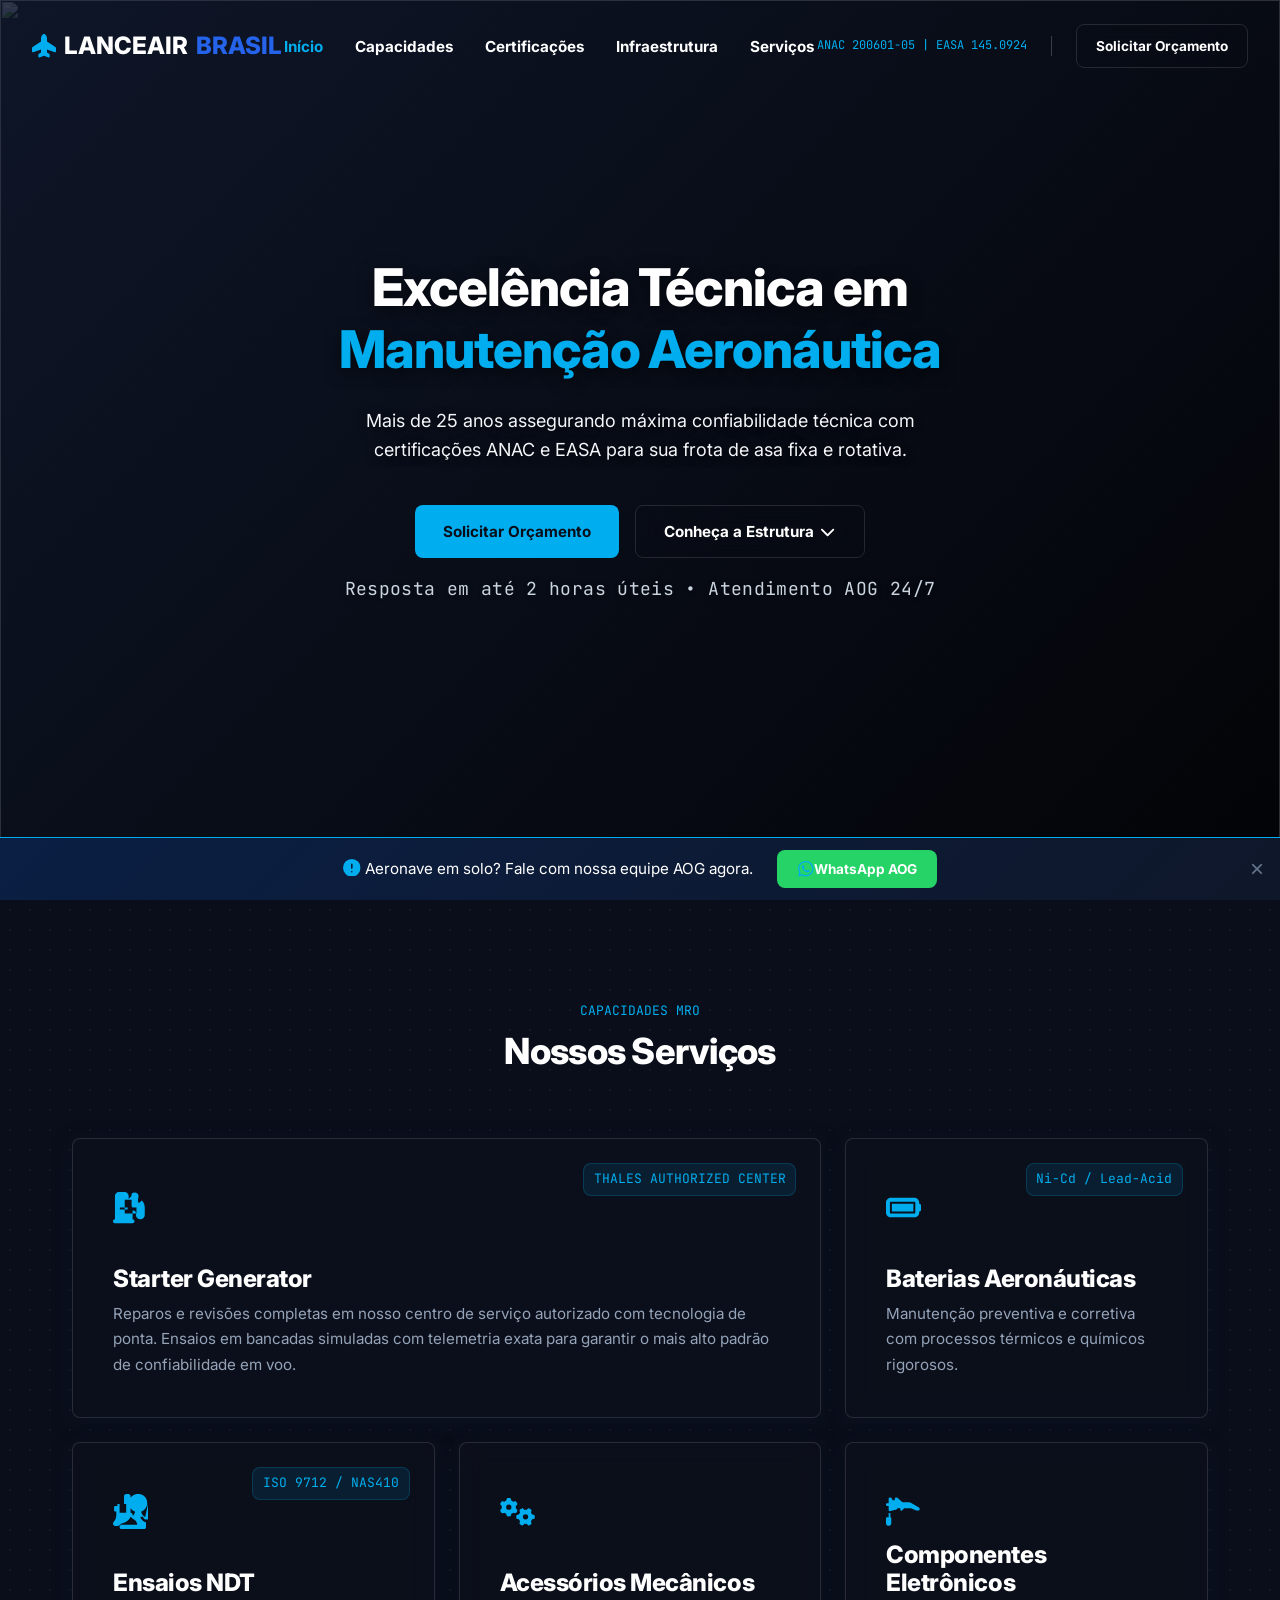
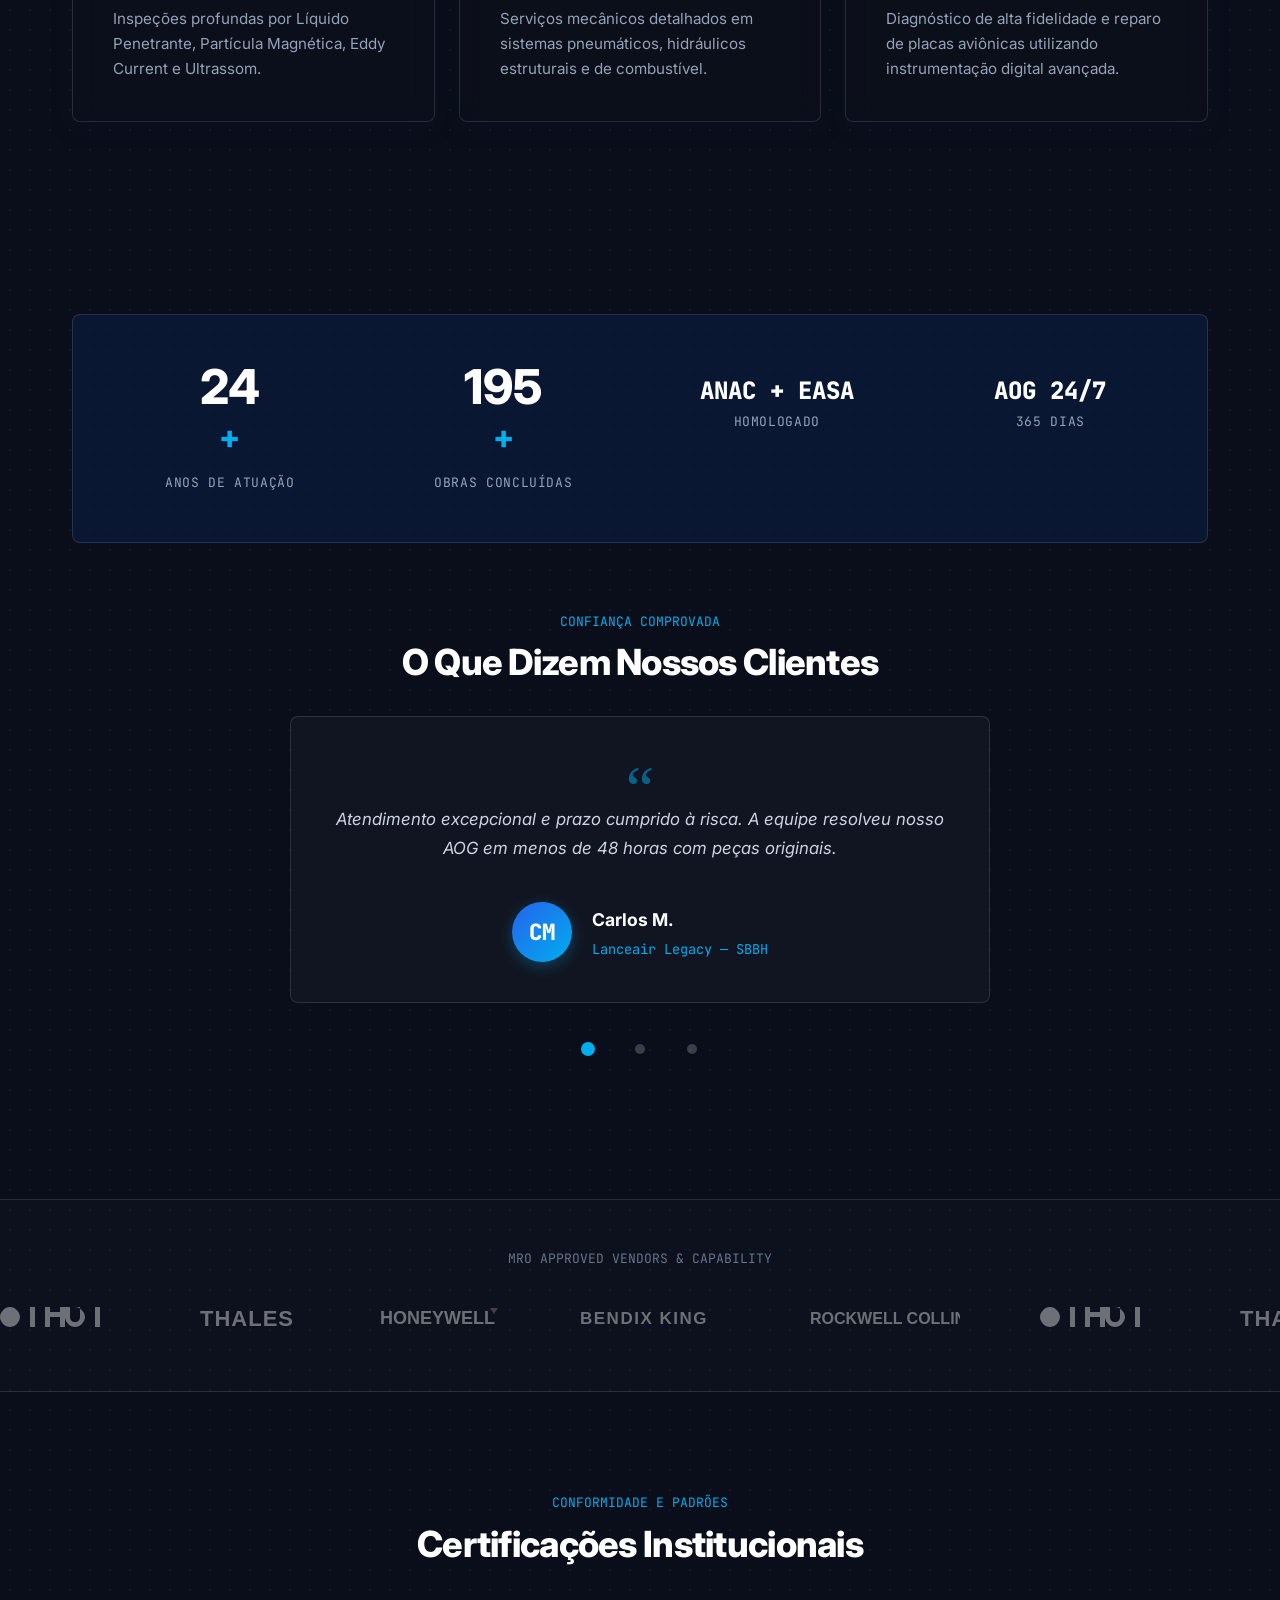
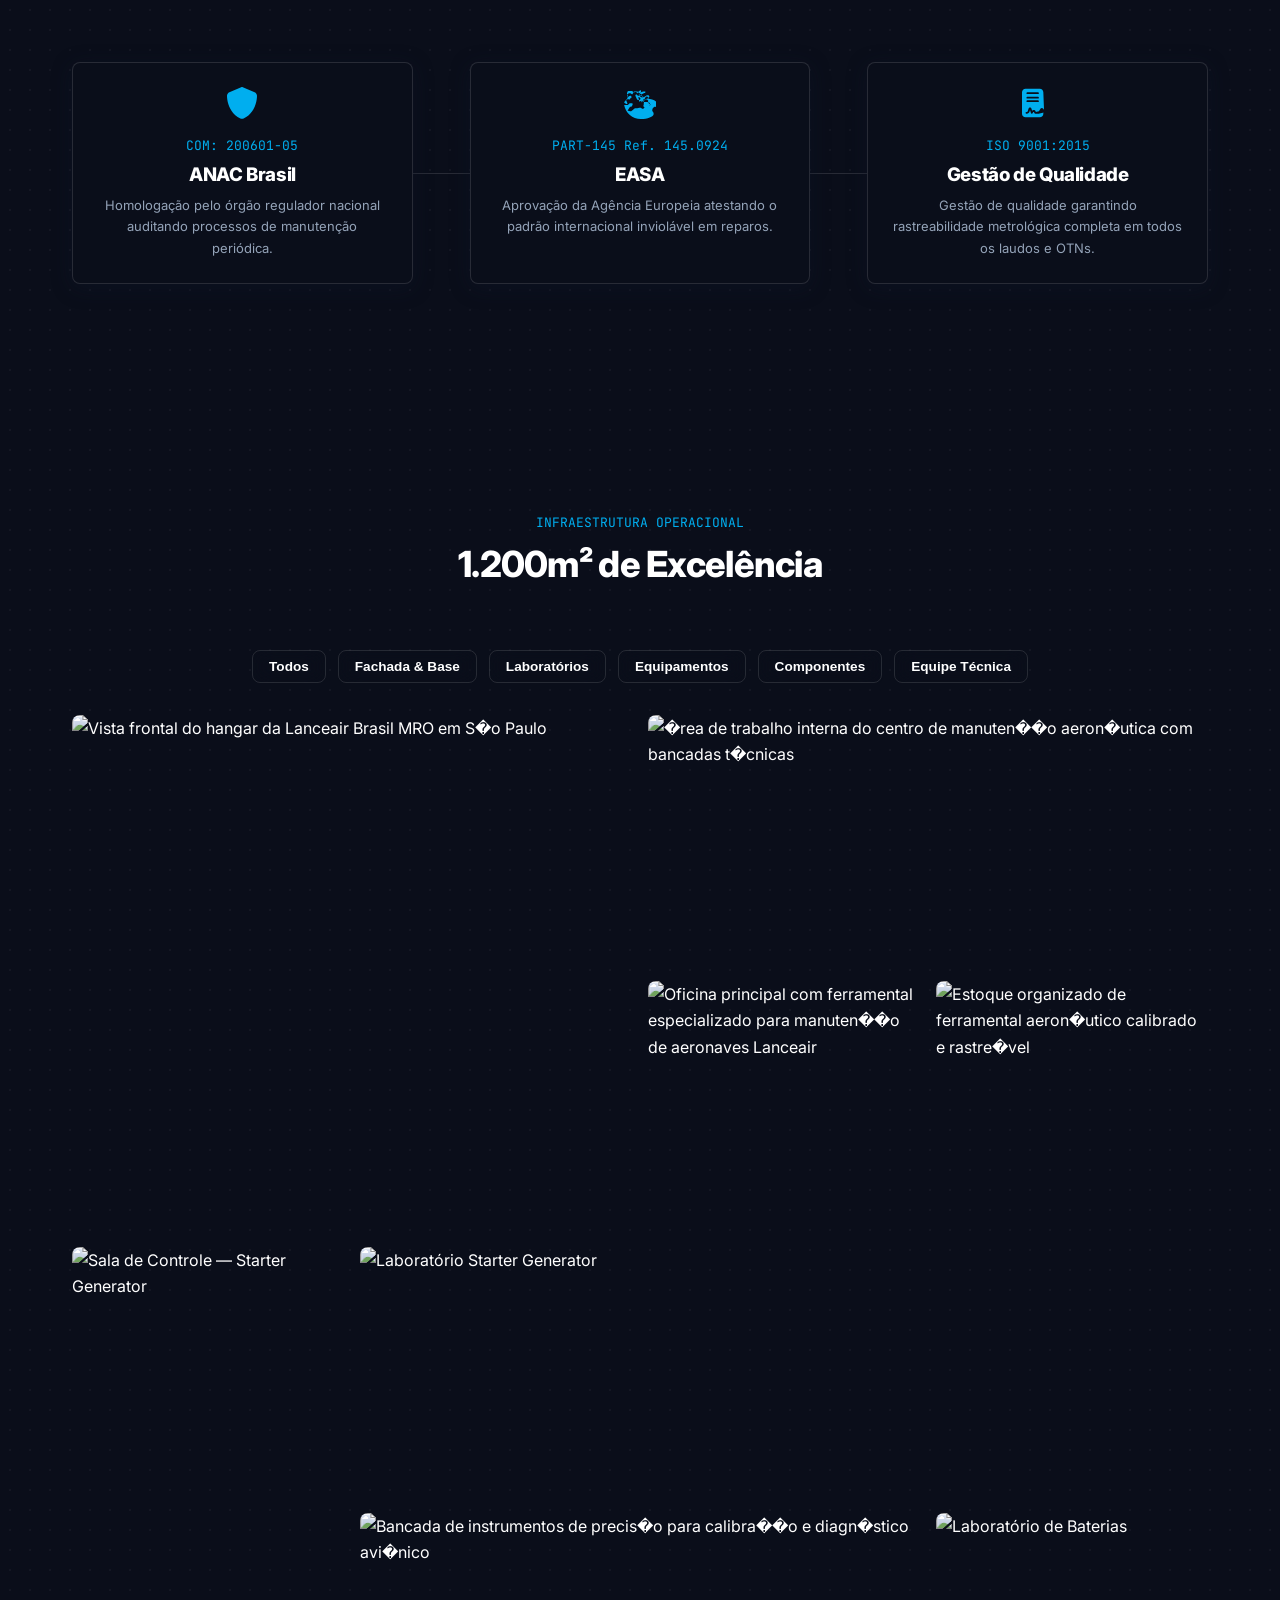
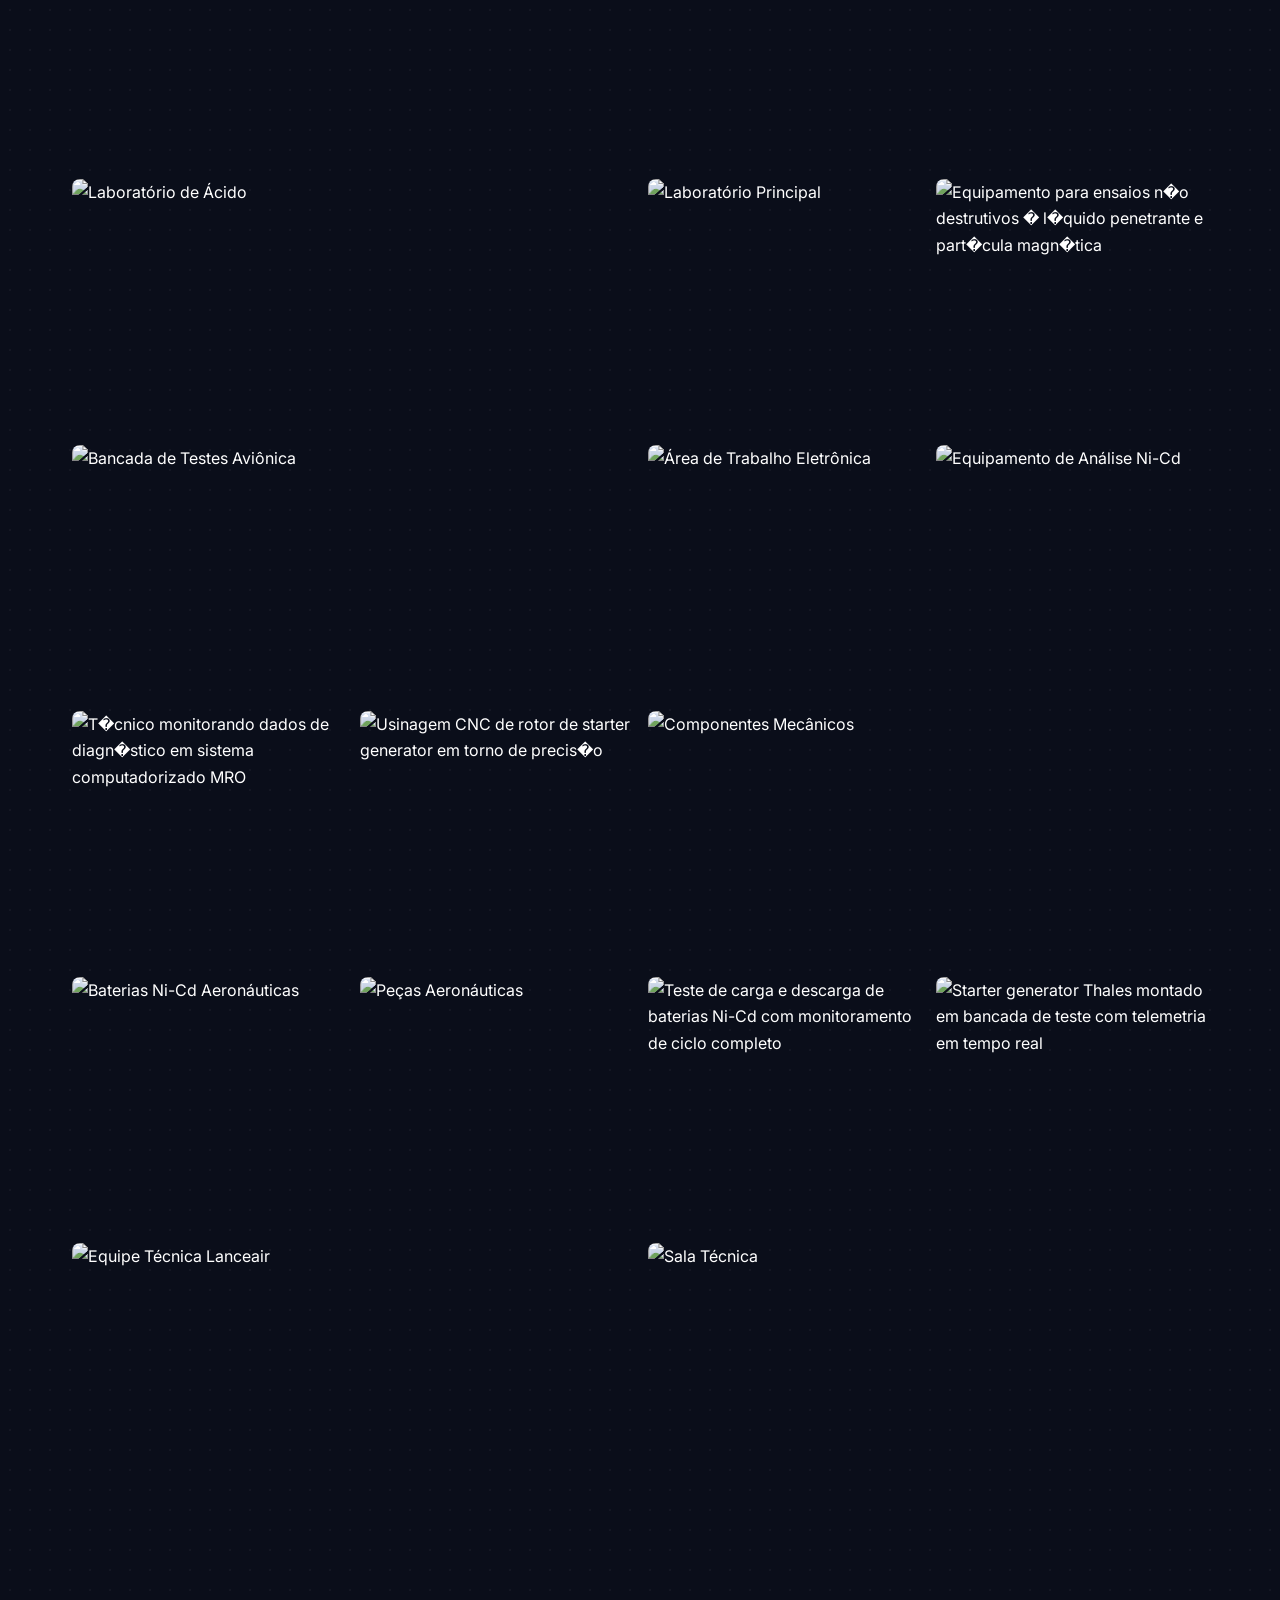
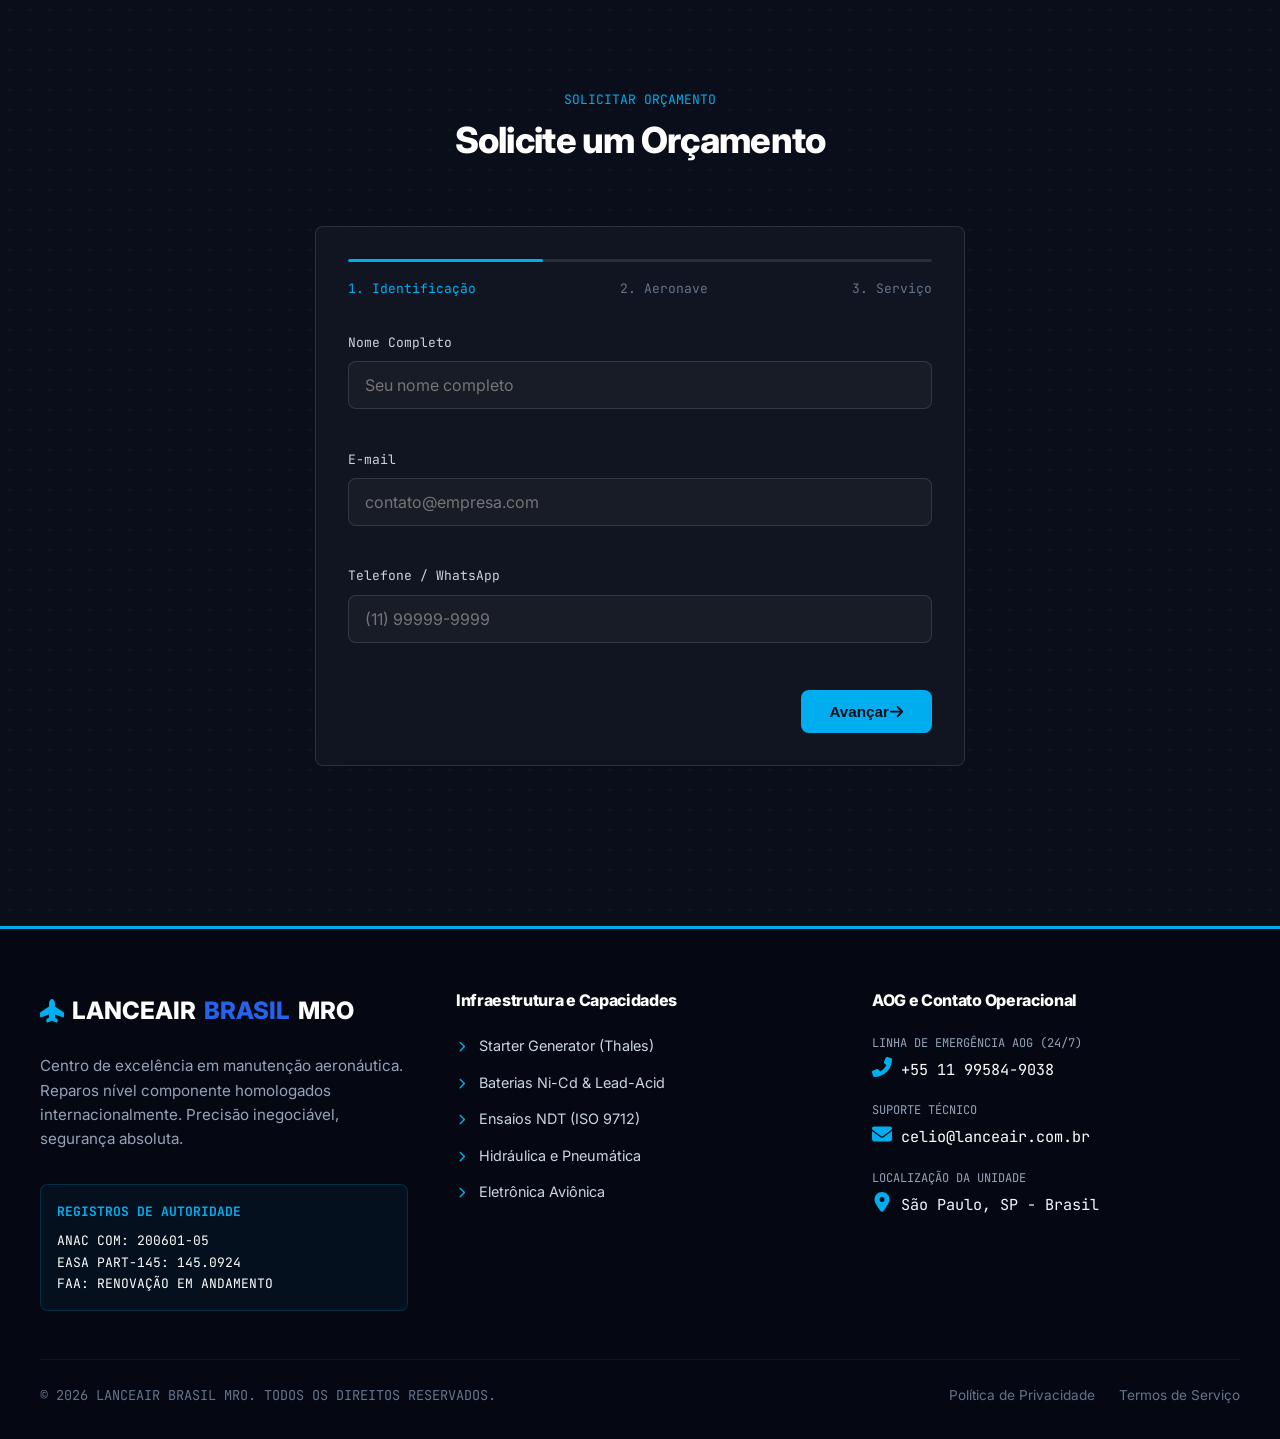
==== commit b0e64a13: "Add files via upload" ====
--- a/index.html
+++ b/index.html
@@ -11,7 +11,8 @@
     <meta property="og:title" content="Lanceair Brasil MRO | Manutenção Aeronáutica ANAC/EASA">
     <meta property="og:description"
         content="Centro homologado ANAC e EASA para manutenção, reparo e revisão de aeronaves Lanceair no Brasil. AOG 24/7.">
-    <meta property="og:image" content="https://lanceairbrasilmro.com/assets/estrutura/og-cover.webp">
+    <meta property="og:image"
+        content="https://lanceairbrasilmro.com/assets/estrutura/estrutura-fachada-lanceair-brasil-1200w.webp">
     <meta property="og:type" content="website">
     <meta property="og:locale" content="pt_BR">
     <meta property="og:url" content="https://lanceairbrasilmro.com">
@@ -20,12 +21,13 @@
     <meta name="twitter:title" content="Lanceair Brasil MRO | Manutenção Aeronáutica ANAC/EASA">
     <meta name="twitter:description"
         content="Centro homologado ANAC e EASA para manutenção e revisão de aeronaves Lanceair no Brasil.">
-    <meta name="twitter:image" content="https://lanceairbrasilmro.com/assets/estrutura/og-cover.webp">
+    <meta name="twitter:image"
+        content="https://lanceairbrasilmro.com/assets/estrutura/estrutura-fachada-lanceair-brasil-1200w.webp">
     <!-- Schema.org JSON-LD -->
     <script type="application/ld+json">
     {
       "@context": "https://schema.org",
-      "@type": "AutoRepair",
+      "@type": "ProfessionalService",
       "name": "Lanceair Brasil MRO",
       "description": "Manutenção e revisão de aeronaves Lanceair homologada ANAC/EASA",
       "url": "https://lanceairbrasilmro.com",
@@ -49,8 +51,13 @@
       }
     }
     </script>
+    <meta name="theme-color" content="#0A0E1A">
+    <link rel="preconnect" href="https://fonts.googleapis.com">
+    <link rel="preconnect" href="https://fonts.gstatic.com" crossorigin>
+    <link rel="stylesheet"
+        href="https://fonts.googleapis.com/css2?family=Inter:wght@400;700;800&family=JetBrains+Mono:wght@400;700&display=swap&text=ABCDEFGHIJKLMNOPQRSTUVWXYZabcdefghijklmnopqrstuvwxyz0123456789+/%3A-.—()%C3%97">
     <link rel="stylesheet" href="style.css">
-    <link rel="stylesheet" href="https://cdnjs.cloudflare.com/ajax/libs/font-awesome/6.4.0/css/all.min.css">
+    
 </head>
 
 <body>
@@ -58,14 +65,14 @@
     <!-- Loader Minimalista -->
     <div id="loader">
         <div class="loader-content logo">
-            <i class="fas fa-plane-up"></i> LANCEAIR <span style="margin-left:8px;">BRASIL</span>
+            <svg class="icon" aria-hidden="true"><use href="icons.svg#icon-plane-up"/></svg> LANCEAIR <span style="margin-left:8px;">BRASIL</span>
         </div>
     </div>
 
     <!-- Header (Sticky, Blur at 80px) -->
     <header id="header">
         <a href="#" class="logo">
-            <i class="fas fa-plane-up"></i> LANCEAIR <span>BRASIL</span>
+            <svg class="icon" aria-hidden="true"><use href="icons.svg#icon-plane-up"/></svg> LANCEAIR <span>BRASIL</span>
         </a>
         <nav>
             <ul>
@@ -77,37 +84,41 @@
             </ul>
         </nav>
         <div style="display: flex; gap: 1.5rem; align-items: center;">
-            <span class="mono-text"
-                style="color: var(--cyan-aero); font-size: 0.75rem; border-right: 1px solid rgba(255,255,255,0.2); padding-right: 1.5rem; display: none; @media(min-width: 1024px) {display: block;}">ANAC
-                200601-05 | EASA 145.0924</span>
-            <a href="#home" class="btn btn-secondary" style="padding: 0.6rem 1.2rem; font-size: 0.85rem;">Área do
-                Cliente</a>
+            <span class="mono-text cert-header-text">ANAC 200601-05 | EASA 145.0924</span>
+            <a href="#contact" class="btn btn-secondary" style="padding: 0.6rem 1.2rem; font-size: 0.85rem;">Solicitar
+                Orçamento</a>
+            <button class="mobile-menu-toggle" id="mobileMenuToggle" aria-label="Abrir menu" aria-expanded="false">
+                <span class="hamburger-line"></span>
+                <span class="hamburger-line"></span>
+                <span class="hamburger-line"></span>
+            </button>
         </div>
     </header>
+    <div class="mobile-overlay" id="mobileOverlay"></div>
 
     <!-- Hero Section -->
     <section id="home" class="hero" style="padding:0; margin:0; max-width:100%;">
         <img src="assets/estrutura/estrutura-fachada-lanceair-brasil.webp"
             srcset="assets/estrutura/estrutura-fachada-lanceair-brasil-400w.webp 400w, assets/estrutura/estrutura-fachada-lanceair-brasil-800w.webp 800w, assets/estrutura/estrutura-fachada-lanceair-brasil-1200w.webp 1200w"
-            sizes="100vw" alt="Fachada Lanceair Brasil" class="hero-bg">
+            sizes="100vw" alt="" class="hero-bg" role="presentation" fetchpriority="high" width="1200" height="800"
+            style="aspect-ratio: 3/2;">
         <div class="hero-overlay"></div> <!-- Gradient Navy/Black 65% transparency in CSS -->
-        <div class="hero-content reveal">
+        <div class="hero-content active">
             <h1 style="text-shadow: 0 4px 15px rgba(0,0,0,0.6);">Excelência Técnica em <br><span>Manutenção
                     Aeronáutica</span></h1>
-            <p style="text-shadow: 0 2px 10px rgba(0,0,0,0.8); color: #F4F6F9;">Mais de 21 anos assegurando máxima
+            <p style="text-shadow: 0 2px 10px rgba(0,0,0,0.8); color: #F4F6F9;">Mais de 25 anos assegurando máxima
                 confiabilidade técnica com certificações ANAC e EASA para sua frota de
                 asa fixa e rotativa.</p>
             <div class="hero-ctas">
                 <a href="#contact" class="btn btn-primary">Solicitar Orçamento</a>
-                <a href="#services" class="btn btn-secondary">Conheça a Estrutura <i
-                        class="fas fa-chevron-down bounce-chevron"></i></a>
+                <a href="#services" class="btn btn-secondary">Conheça a Estrutura <svg class="icon bounce-chevron" aria-hidden="true"><use href="icons.svg#icon-chevron-down"/></svg></a>
             </div>
             <p class="hero-microcopy">Resposta em até 2 horas úteis • Atendimento AOG 24/7</p>
         </div>
     </section>
 
     <!-- Capabilities / Bento Grid -->
-    <section id="services">
+    <section id="services" class="active">
         <div class="section-title reveal">
             <span class="mono-text">Capacidades MRO</span>
             <h2>Nossos Serviços</h2>
@@ -117,7 +128,7 @@
             <div class="bento-card large reveal"
                 style="transition-delay: 0.1s; background-image: linear-gradient(rgba(10,14,26,0.8), rgba(10,14,26,0.8)), url('assets/estrutura/estrutura-lab-starter-generator.webp'); background-size: cover; background-position: center;">
                 <div class="bento-tag mono-text">THALES AUTHORIZED CENTER</div>
-                <div class="bento-icon"><i class="fas fa-charging-station"></i></div>
+                <div class="bento-icon"><svg class="icon" aria-hidden="true"><use href="icons.svg#icon-charging-station"/></svg></div>
                 <h3>Starter Generator</h3>
                 <p>Reparos e revisões completas em nosso centro de serviço autorizado com tecnologia de ponta. Ensaios
                     em bancadas simuladas com telemetria exata para garantir o mais alto padrão de confiabilidade em
@@ -127,7 +138,7 @@
             <div class="bento-card reveal"
                 style="transition-delay: 0.2s; background-image: linear-gradient(rgba(10,14,26,0.85), rgba(10,14,26,0.85)), url('assets/estrutura/estrutura-laboratorio-baterias.webp'); background-size: cover; background-position: center;">
                 <div class="bento-tag mono-text">Ni-Cd / Lead-Acid</div>
-                <div class="bento-icon"><i class="fas fa-battery-full"></i></div>
+                <div class="bento-icon"><svg class="icon" aria-hidden="true"><use href="icons.svg#icon-battery-full"/></svg></div>
                 <h3>Baterias Aeronáuticas</h3>
                 <p>Manutenção preventiva e corretiva com processos térmicos e químicos rigorosos.</p>
             </div>
@@ -135,19 +146,21 @@
             <div class="bento-card reveal"
                 style="transition-delay: 0.3s; background-image: linear-gradient(rgba(10,14,26,0.85), rgba(10,14,26,0.85)), url('assets/estrutura/estrutura-ensaios-ndt.webp'); background-size: cover; background-position: center;">
                 <div class="bento-tag mono-text">ISO 9712 / NAS410</div>
-                <div class="bento-icon"><i class="fas fa-microscope"></i></div>
+                <div class="bento-icon"><svg class="icon" aria-hidden="true"><use href="icons.svg#icon-microscope"/></svg></div>
                 <h3>Ensaios NDT</h3>
                 <p>Inspeções profundas por Líquido Penetrante, Partícula Magnética, Eddy Current e Ultrassom.</p>
             </div>
 
-            <div class="bento-card reveal" style="transition-delay: 0.4s;">
-                <div class="bento-icon"><i class="fas fa-cogs"></i></div>
+            <div class="bento-card reveal"
+                style="transition-delay: 0.4s; background-image: linear-gradient(rgba(10,14,26,0.85), rgba(10,14,26,0.85)), url('assets/estrutura/estrutura-componentes-mecanicos.webp'); background-size: cover; background-position: center;">
+                <div class="bento-icon"><svg class="icon" aria-hidden="true"><use href="icons.svg#icon-cogs"/></svg></div>
                 <h3>Acessórios Mecânicos</h3>
                 <p>Serviços mecânicos detalhados em sistemas pneumáticos, hidráulicos estruturais e de combustível.</p>
             </div>
 
-            <div class="bento-card reveal" style="transition-delay: 0.5s;">
-                <div class="bento-icon"><i class="fas fa-fighter-jet"></i></div>
+            <div class="bento-card reveal"
+                style="transition-delay: 0.5s; background-image: linear-gradient(rgba(10,14,26,0.85), rgba(10,14,26,0.85)), url('assets/estrutura/estrutura-bancada-testes-avionica.webp'); background-size: cover; background-position: center;">
+                <div class="bento-icon"><svg class="icon" aria-hidden="true"><use href="icons.svg#icon-fighter-jet"/></svg></div>
                 <h3>Componentes Eletrônicos</h3>
                 <p>Diagnóstico de alta fidelidade e reparo de placas aviônicas utilizando instrumentação digital
                     avançada.</p>
@@ -158,9 +171,9 @@
     <!-- ═══ PROVAS SOCIAIS ═══ -->
     <section id="social-proof">
         <!-- Sub-bloco A: Contadores Animados -->
-        <div class="stats-row reveal">
+        <div class="stats-row active">
             <div class="stat-item">
-                <span class="stat-number" data-target="15">0</span>
+                <span class="stat-number" data-target="25">0</span>
                 <span class="stat-suffix">+</span>
                 <p class="stat-label">Anos de Atuação</p>
             </div>
@@ -170,11 +183,11 @@
                 <p class="stat-label">Obras Concluídas</p>
             </div>
             <div class="stat-item">
-                <span class="stat-number mono-text" data-target="" style="font-size: inherit;">ANAC + EASA</span>
+                <span class="stat-number mono-text" style="font-size: 1.5rem; margin-top: 1rem;">ANAC + EASA</span>
                 <p class="stat-label">Homologado</p>
             </div>
             <div class="stat-item">
-                <span class="stat-number mono-text" data-target="" style="font-size: inherit;">AOG 24/7</span>
+                <span class="stat-number mono-text" style="font-size: 1.5rem; margin-top: 1rem;">AOG 24/7</span>
                 <p class="stat-label">365 Dias</p>
             </div>
         </div>
@@ -191,8 +204,11 @@
                     <p>Atendimento excepcional e prazo cumprido à risca. A equipe resolveu nosso AOG em menos de 48
                         horas com peças originais.</p>
                     <div class="testimonial-author">
-                        <strong>Carlos M.</strong>
-                        <span class="mono-text">Lanceair Legacy — SBBH</span>
+                        <div class="testimonial-avatar">CM</div>
+                        <div class="author-details">
+                            <strong>Carlos M.</strong>
+                            <span class="mono-text">Lanceair Legacy — SBBH</span>
+                        </div>
                     </div>
                 </div>
                 <div class="testimonial-card">
@@ -200,8 +216,11 @@
                     <p>Confio na Lanceair Brasil há mais de 8 anos para toda a manutenção da minha aeronave.
                         Profissionalismo impecável.</p>
                     <div class="testimonial-author">
-                        <strong>Roberto S.</strong>
-                        <span class="mono-text">Lanceair IV-P — SDCO</span>
+                        <div class="testimonial-avatar">RS</div>
+                        <div class="author-details">
+                            <strong>Roberto S.</strong>
+                            <span class="mono-text">Lanceair IV-P — SDCO</span>
+                        </div>
                     </div>
                 </div>
                 <div class="testimonial-card">
@@ -209,8 +228,11 @@
                     <p>A revisão do starter generator ficou perfeita. Telemetria de bancada enviada em tempo real
                         durante o ensaio. Referência.</p>
                     <div class="testimonial-author">
-                        <strong>André L.</strong>
-                        <span class="mono-text">Lanceair ES — SBJD</span>
+                        <div class="testimonial-avatar">AL</div>
+                        <div class="author-details">
+                            <strong>André L.</strong>
+                            <span class="mono-text">Lanceair ES — SBJD</span>
+                        </div>
                     </div>
                 </div>
             </div>
@@ -224,17 +246,45 @@
 
     <!-- Parceiros - Infinite Slider -->
     <div class="partners-wrapper">
-        <div class="partners-track">
-            <h3 class="partner-logo">SAFRAN</h3>
-            <h3 class="partner-logo">THALES</h3>
-            <h3 class="partner-logo">HONEYWELL</h3>
-            <h3 class="partner-logo">BENDIX KING</h3>
-            <h3 class="partner-logo">ROCKWELL COLLINS</h3>
-            <h3 class="partner-logo">SAFRAN</h3>
-            <h3 class="partner-logo">THALES</h3>
-            <h3 class="partner-logo">HONEYWELL</h3>
-            <h3 class="partner-logo">BENDIX KING</h3>
-            <h3 class="partner-logo">ROCKWELL COLLINS</h3>
+        <p class="mono-text"
+            style="color: var(--text-dim); text-align: center; margin-bottom: 2rem; font-size: var(--caption);">MRO
+            APPROVED VENDORS & CAPABILITY</p>
+        <div class="partners-track" style="align-items: center;">
+            <div class="partner-logo"><svg viewBox="0 0 120 30" width="120" height="30" fill="currentColor">
+                    <path
+                        d="M10,25 C15,25 20,20 20,15 C20,10 15,5 10,5 C5,5 0,10 0,15 C0,20 5,25 10,25 Z M30,5 L30,25 L35,25 L35,5 L30,5 Z M45,5 L45,25 L50,25 L50,15 L60,15 L60,25 L65,25 L65,5 L60,5 L60,10 L50,10 L50,5 L45,5 Z M75,5 C80,5 85,10 85,15 C85,20 80,25 75,25 C70,25 65,20 65,15 L65,5 L70,5 L70,15 C70,18 72,20 75,20 C78,20 80,18 80,15 L80,5 L85,5 Z M95,5 L95,25 L100,25 L100,5 L95,5 Z" />
+                </svg></div>
+            <div class="partner-logo"><svg viewBox="0 0 100 25" width="100" height="25" fill="currentColor"><text x="0"
+                        y="20" font-family="'Arial Black', sans-serif" font-size="22" font-weight="900"
+                        letter-spacing="1">THALES</text></svg></div>
+            <div class="partner-logo"><svg viewBox="0 0 120 30" width="120" height="30" fill="currentColor"><text x="0"
+                        y="22" font-family="'Arial', sans-serif" font-size="18" font-weight="800">HONEYWELL</text>
+                    <path d="M110,6 L118,6 L114,12 Z" fill="#D31245" />
+                </svg></div>
+            <div class="partner-logo"><svg viewBox="0 0 150 30" width="150" height="30" fill="currentColor"><text x="0"
+                        y="22" font-family="'Arial', sans-serif" font-size="17" font-weight="bold"
+                        letter-spacing="1.5">BENDIX KING</text></svg></div>
+            <div class="partner-logo"><svg viewBox="0 0 150 30" width="150" height="30" fill="currentColor"><text x="0"
+                        y="22" font-family="'Arial', sans-serif" font-size="16" font-weight="800">ROCKWELL
+                        COLLINS</text></svg></div>
+
+            <div class="partner-logo"><svg viewBox="0 0 120 30" width="120" height="30" fill="currentColor">
+                    <path
+                        d="M10,25 C15,25 20,20 20,15 C20,10 15,5 10,5 C5,5 0,10 0,15 C0,20 5,25 10,25 Z M30,5 L30,25 L35,25 L35,5 L30,5 Z M45,5 L45,25 L50,25 L50,15 L60,15 L60,25 L65,25 L65,5 L60,5 L60,10 L50,10 L50,5 L45,5 Z M75,5 C80,5 85,10 85,15 C85,20 80,25 75,25 C70,25 65,20 65,15 L65,5 L70,5 L70,15 C70,18 72,20 75,20 C78,20 80,18 80,15 L80,5 L85,5 Z M95,5 L95,25 L100,25 L100,5 L95,5 Z" />
+                </svg></div>
+            <div class="partner-logo"><svg viewBox="0 0 100 25" width="100" height="25" fill="currentColor"><text x="0"
+                        y="20" font-family="'Arial Black', sans-serif" font-size="22" font-weight="900"
+                        letter-spacing="1">THALES</text></svg></div>
+            <div class="partner-logo"><svg viewBox="0 0 120 30" width="120" height="30" fill="currentColor"><text x="0"
+                        y="22" font-family="'Arial', sans-serif" font-size="18" font-weight="800">HONEYWELL</text>
+                    <path d="M110,6 L118,6 L114,12 Z" fill="#D31245" />
+                </svg></div>
+            <div class="partner-logo"><svg viewBox="0 0 150 30" width="150" height="30" fill="currentColor"><text x="0"
+                        y="22" font-family="'Arial', sans-serif" font-size="17" font-weight="bold"
+                        letter-spacing="1.5">BENDIX KING</text></svg></div>
+            <div class="partner-logo"><svg viewBox="0 0 150 30" width="150" height="30" fill="currentColor"><text x="0"
+                        y="22" font-family="'Arial', sans-serif" font-size="16" font-weight="800">ROCKWELL
+                        COLLINS</text></svg></div>
         </div>
     </div>
 
@@ -248,7 +298,7 @@
             <!-- Horizontal axis handled by ::before pseudoelement -->
 
             <div class="timeline-item reveal" style="transition-delay: 0.1s;">
-                <i class="fas fa-shield-alt"></i>
+                <svg class="icon" aria-hidden="true"><use href="icons.svg#icon-shield-alt"/></svg>
                 <div class="mono-text" style="color: var(--cyan-aero); margin-bottom: 0.5rem;">COM: 200601-05</div>
                 <h3>ANAC Brasil</h3>
                 <p style="font-size: var(--caption); color: #94a3b8;">Homologação pelo órgão regulador nacional
@@ -256,7 +306,7 @@
             </div>
 
             <div class="timeline-item reveal" style="transition-delay: 0.2s;">
-                <i class="fas fa-globe-europe"></i>
+                <svg class="icon" aria-hidden="true"><use href="icons.svg#icon-globe-europe"/></svg>
                 <div class="mono-text" style="color: var(--cyan-aero); margin-bottom: 0.5rem;">PART-145 Ref. 145.0924
                 </div>
                 <h3>EASA</h3>
@@ -265,7 +315,7 @@
             </div>
 
             <div class="timeline-item reveal" style="transition-delay: 0.3s;">
-                <i class="fas fa-file-signature"></i>
+                <svg class="icon" aria-hidden="true"><use href="icons.svg#icon-file-signature"/></svg>
                 <div class="mono-text" style="color: var(--cyan-aero); margin-bottom: 0.5rem;">ISO 9001:2015</div>
                 <h3>Gestão de Qualidade</h3>
                 <p style="font-size: var(--caption); color: #94a3b8;">Gestão de qualidade garantindo rastreabilidade
@@ -275,7 +325,7 @@
     </section>
 
     <!-- Estrutura / Mosaic -->
-    <section id="structure">
+    <section id="structure" class="active">
         <div class="section-title reveal">
             <span class="mono-text">Infraestrutura Operacional</span>
             <h2>1.200m² de Excelência</h2>
@@ -298,127 +348,127 @@
         </div>
 
         <!-- Galeria Completa — 23 fotos reais -->
-        <div class="mosaic reveal">
+        <div class="mosaic active visible">
             <!-- ═══ FACHADA & BASE ═══ -->
-            <div class="mosaic-item large" data-cat="fachada">
+            <div class="mosaic-item large" data-cat="fachada" data-label="Fachada Lanceair Brasil MRO">
                 <img src="assets/estrutura/estrutura-fachada-lanceair-brasil.webp"
                     srcset="assets/estrutura/estrutura-fachada-lanceair-brasil-400w.webp 400w, assets/estrutura/estrutura-fachada-lanceair-brasil-800w.webp 800w, assets/estrutura/estrutura-fachada-lanceair-brasil-1200w.webp 1200w"
-                    sizes="(max-width: 768px) 100vw, 50vw" alt="Fachada Lanceair Brasil MRO" loading="lazy">
-            </div>
-            <div class="mosaic-item wide" data-cat="fachada">
+                    sizes="(max-width: 768px) 100vw, 50vw" alt="Vista frontal do hangar da Lanceair Brasil MRO em S�o Paulo" loading="lazy">
+            </div>
+            <div class="mosaic-item wide" data-cat="fachada" data-label="Ambiente de Trabalho">
                 <img src="assets/estrutura/estrutura-ambiente-trabalho.webp"
                     srcset="assets/estrutura/estrutura-ambiente-trabalho-400w.webp 400w, assets/estrutura/estrutura-ambiente-trabalho-800w.webp 800w, assets/estrutura/estrutura-ambiente-trabalho-1200w.webp 1200w"
-                    sizes="(max-width: 768px) 100vw, 50vw" alt="Ambiente de Trabalho" loading="lazy">
-            </div>
-            <div class="mosaic-item" data-cat="fachada">
+                    sizes="(max-width: 768px) 100vw, 50vw" alt="�rea de trabalho interna do centro de manuten��o aeron�utica com bancadas t�cnicas" loading="lazy">
+            </div>
+            <div class="mosaic-item" data-cat="fachada" data-label="Oficina Principal">
                 <img src="assets/estrutura/estrutura-oficina-principal.webp"
                     srcset="assets/estrutura/estrutura-oficina-principal-400w.webp 400w, assets/estrutura/estrutura-oficina-principal-800w.webp 800w"
-                    sizes="(max-width: 768px) 100vw, 25vw" alt="Oficina Principal" loading="lazy">
-            </div>
-            <div class="mosaic-item" data-cat="fachada">
+                    sizes="(max-width: 768px) 100vw, 25vw" alt="Oficina principal com ferramental especializado para manuten��o de aeronaves Lanceair" loading="lazy">
+            </div>
+            <div class="mosaic-item" data-cat="fachada" data-label="Ferramental e Estoque">
                 <img src="assets/estrutura/estrutura-ferramental-estoque.webp"
                     srcset="assets/estrutura/estrutura-ferramental-estoque-400w.webp 400w, assets/estrutura/estrutura-ferramental-estoque-800w.webp 800w"
-                    sizes="(max-width: 768px) 100vw, 25vw" alt="Ferramental e Estoque" loading="lazy">
+                    sizes="(max-width: 768px) 100vw, 25vw" alt="Estoque organizado de ferramental aeron�utico calibrado e rastre�vel" loading="lazy">
             </div>
 
             <!-- ═══ LABORATÓRIOS ═══ -->
-            <div class="mosaic-item tall" data-cat="laboratorio">
+            <div class="mosaic-item tall" data-cat="laboratorio" data-label="Sala de Controle — Starter Generator">
                 <img src="assets/estrutura/estrutura-sala-controle-starter.webp"
                     srcset="assets/estrutura/estrutura-sala-controle-starter-400w.webp 400w, assets/estrutura/estrutura-sala-controle-starter-800w.webp 800w, assets/estrutura/estrutura-sala-controle-starter-1200w.webp 1200w"
                     sizes="(max-width: 768px) 100vw, 25vw" alt="Sala de Controle — Starter Generator" loading="lazy">
             </div>
-            <div class="mosaic-item wide" data-cat="laboratorio">
+            <div class="mosaic-item wide" data-cat="laboratorio" data-label="Laboratório Starter Generator">
                 <img src="assets/estrutura/estrutura-lab-starter-generator.webp"
                     srcset="assets/estrutura/estrutura-lab-starter-generator.webp 1200w"
                     sizes="(max-width: 768px) 100vw, 50vw" alt="Laboratório Starter Generator" loading="lazy">
             </div>
-            <div class="mosaic-item wide" data-cat="laboratorio">
+            <div class="mosaic-item wide" data-cat="laboratorio" data-label="Bancada de Instrumentos">
                 <img src="assets/estrutura/estrutura-bancada-instrumentos.webp"
                     srcset="assets/estrutura/estrutura-bancada-instrumentos-400w.webp 400w, assets/estrutura/estrutura-bancada-instrumentos-800w.webp 800w, assets/estrutura/estrutura-bancada-instrumentos-1200w.webp 1200w"
-                    sizes="(max-width: 768px) 100vw, 50vw" alt="Bancada de Instrumentos" loading="lazy">
-            </div>
-            <div class="mosaic-item" data-cat="laboratorio">
+                    sizes="(max-width: 768px) 100vw, 50vw" alt="Bancada de instrumentos de precis�o para calibra��o e diagn�stico avi�nico" loading="lazy">
+            </div>
+            <div class="mosaic-item" data-cat="laboratorio" data-label="Laboratório de Baterias">
                 <img src="assets/estrutura/estrutura-laboratorio-baterias.webp"
                     srcset="assets/estrutura/estrutura-laboratorio-baterias.webp 1200w"
                     sizes="(max-width: 768px) 100vw, 25vw" alt="Laboratório de Baterias" loading="lazy">
             </div>
-            <div class="mosaic-item wide" data-cat="laboratorio">
+            <div class="mosaic-item wide" data-cat="laboratorio" data-label="Laboratório de Ácido">
                 <img src="assets/estrutura/estrutura-laboratorio-acido.webp"
                     srcset="assets/estrutura/estrutura-laboratorio-acido-400w.webp 400w, assets/estrutura/estrutura-laboratorio-acido-800w.webp 800w, assets/estrutura/estrutura-laboratorio-acido-1200w.webp 1200w"
                     sizes="(max-width: 768px) 100vw, 50vw" alt="Laboratório de Ácido" loading="lazy">
             </div>
-            <div class="mosaic-item" data-cat="laboratorio">
+            <div class="mosaic-item" data-cat="laboratorio" data-label="Laboratório Principal">
                 <img src="assets/estrutura/estrutura-laboratorio-principal.webp"
                     srcset="assets/estrutura/estrutura-laboratorio-principal-400w.webp 400w, assets/estrutura/estrutura-laboratorio-principal-800w.webp 800w, assets/estrutura/estrutura-laboratorio-principal-1200w.webp 1200w"
                     sizes="(max-width: 768px) 100vw, 25vw" alt="Laboratório Principal" loading="lazy">
             </div>
-            <div class="mosaic-item" data-cat="laboratorio">
+            <div class="mosaic-item" data-cat="laboratorio" data-label="Ensaios NDT">
                 <img src="assets/estrutura/estrutura-ensaios-ndt.webp"
                     srcset="assets/estrutura/estrutura-ensaios-ndt.webp 1200w" sizes="(max-width: 768px) 100vw, 25vw"
-                    alt="Ensaios NDT" loading="lazy">
+                    alt="Equipamento para ensaios n�o destrutivos � l�quido penetrante e part�cula magn�tica" loading="lazy">
             </div>
 
             <!-- ═══ EQUIPAMENTOS ═══ -->
-            <div class="mosaic-item wide" data-cat="equipamento">
+            <div class="mosaic-item wide" data-cat="equipamento" data-label="Bancada de Testes Aviônica">
                 <img src="assets/estrutura/estrutura-bancada-testes-avionica.webp"
                     srcset="assets/estrutura/estrutura-bancada-testes-avionica-400w.webp 400w, assets/estrutura/estrutura-bancada-testes-avionica-800w.webp 800w"
                     sizes="(max-width: 768px) 100vw, 50vw" alt="Bancada de Testes Aviônica" loading="lazy">
             </div>
-            <div class="mosaic-item" data-cat="equipamento">
+            <div class="mosaic-item" data-cat="equipamento" data-label="Área de Trabalho Eletrônica">
                 <img src="assets/estrutura/estrutura-area-trabalho-eletronica.webp"
                     srcset="assets/estrutura/estrutura-area-trabalho-eletronica-400w.webp 400w, assets/estrutura/estrutura-area-trabalho-eletronica-800w.webp 800w, assets/estrutura/estrutura-area-trabalho-eletronica-1200w.webp 1200w"
                     sizes="(max-width: 768px) 100vw, 25vw" alt="Área de Trabalho Eletrônica" loading="lazy">
             </div>
-            <div class="mosaic-item" data-cat="equipamento">
+            <div class="mosaic-item" data-cat="equipamento" data-label="Equipamento de Análise Ni-Cd">
                 <img src="assets/estrutura/estrutura-equipamento-analise-nicd.webp"
                     srcset="assets/estrutura/estrutura-equipamento-analise-nicd-400w.webp 400w, assets/estrutura/estrutura-equipamento-analise-nicd-800w.webp 800w, assets/estrutura/estrutura-equipamento-analise-nicd-1200w.webp 1200w"
                     sizes="(max-width: 768px) 100vw, 25vw" alt="Equipamento de Análise Ni-Cd" loading="lazy">
             </div>
-            <div class="mosaic-item" data-cat="equipamento">
+            <div class="mosaic-item" data-cat="equipamento" data-label="Monitoramento Digital">
                 <img src="assets/estrutura/estrutura-equipe-tecnica-computador.webp"
                     srcset="assets/estrutura/estrutura-equipe-tecnica-computador-400w.webp 400w, assets/estrutura/estrutura-equipe-tecnica-computador-800w.webp 800w, assets/estrutura/estrutura-equipe-tecnica-computador-1200w.webp 1200w"
-                    sizes="(max-width: 768px) 100vw, 25vw" alt="Equipamentos de Monitoramento" loading="lazy">
-            </div>
-            <div class="mosaic-item" data-cat="equipamento">
+                    sizes="(max-width: 768px) 100vw, 25vw" alt="T�cnico monitorando dados de diagn�stico em sistema computadorizado MRO" loading="lazy">
+            </div>
+            <div class="mosaic-item" data-cat="equipamento" data-label="Usinagem de Rotor">
                 <img src="assets/estrutura/estrutura-usinagem-rotor.webp"
                     srcset="assets/estrutura/estrutura-usinagem-rotor-400w.webp 400w, assets/estrutura/estrutura-usinagem-rotor-800w.webp 800w, assets/estrutura/estrutura-usinagem-rotor-1200w.webp 1200w"
-                    sizes="(max-width: 768px) 100vw, 25vw" alt="Usinagem de Rotor" loading="lazy">
+                    sizes="(max-width: 768px) 100vw, 25vw" alt="Usinagem CNC de rotor de starter generator em torno de precis�o" loading="lazy">
             </div>
 
             <!-- ═══ COMPONENTES ═══ -->
-            <div class="mosaic-item wide" data-cat="componente">
+            <div class="mosaic-item wide" data-cat="componente" data-label="Componentes Mecânicos">
                 <img src="assets/estrutura/estrutura-componentes-mecanicos.webp"
                     srcset="assets/estrutura/estrutura-componentes-mecanicos-400w.webp 400w, assets/estrutura/estrutura-componentes-mecanicos-800w.webp 800w"
                     sizes="(max-width: 768px) 100vw, 50vw" alt="Componentes Mecânicos" loading="lazy">
             </div>
-            <div class="mosaic-item" data-cat="componente">
+            <div class="mosaic-item" data-cat="componente" data-label="Baterias Ni-Cd Aeronáuticas">
                 <img src="assets/estrutura/estrutura-baterias-nicd-aeronauticas.webp"
                     srcset="assets/estrutura/estrutura-baterias-nicd-aeronauticas-400w.webp 400w, assets/estrutura/estrutura-baterias-nicd-aeronauticas-800w.webp 800w, assets/estrutura/estrutura-baterias-nicd-aeronauticas-1200w.webp 1200w"
                     sizes="(max-width: 768px) 100vw, 25vw" alt="Baterias Ni-Cd Aeronáuticas" loading="lazy">
             </div>
-            <div class="mosaic-item" data-cat="componente">
+            <div class="mosaic-item" data-cat="componente" data-label="Peças Aeronáuticas">
                 <img src="assets/estrutura/estrutura-pecas-aeronauticas.webp"
                     srcset="assets/estrutura/estrutura-pecas-aeronauticas-400w.webp 400w, assets/estrutura/estrutura-pecas-aeronauticas-800w.webp 800w"
                     sizes="(max-width: 768px) 100vw, 25vw" alt="Peças Aeronáuticas" loading="lazy">
             </div>
-            <div class="mosaic-item" data-cat="componente">
+            <div class="mosaic-item" data-cat="componente" data-label="Teste de Baterias Ni-Cd">
                 <img src="assets/estrutura/estrutura-teste-baterias-nicd.webp"
                     srcset="assets/estrutura/estrutura-teste-baterias-nicd-400w.webp 400w, assets/estrutura/estrutura-teste-baterias-nicd-800w.webp 800w, assets/estrutura/estrutura-teste-baterias-nicd-1200w.webp 1200w"
-                    sizes="(max-width: 768px) 100vw, 25vw" alt="Teste de Baterias Ni-Cd" loading="lazy">
-            </div>
-            <div class="mosaic-item" data-cat="componente">
+                    sizes="(max-width: 768px) 100vw, 25vw" alt="Teste de carga e descarga de baterias Ni-Cd com monitoramento de ciclo completo" loading="lazy">
+            </div>
+            <div class="mosaic-item" data-cat="componente" data-label="Starter Generator em Bancada">
                 <img src="assets/estrutura/estrutura-starter-generator-bancada.webp"
                     srcset="assets/estrutura/estrutura-starter-generator-bancada-400w.webp 400w, assets/estrutura/estrutura-starter-generator-bancada-800w.webp 800w, assets/estrutura/estrutura-starter-generator-bancada-1200w.webp 1200w"
-                    sizes="(max-width: 768px) 100vw, 25vw" alt="Starter Generator em Bancada" loading="lazy">
+                    sizes="(max-width: 768px) 100vw, 25vw" alt="Starter generator Thales montado em bancada de teste com telemetria em tempo real" loading="lazy">
             </div>
 
             <!-- ═══ EQUIPE TÉCNICA ═══ -->
-            <div class="mosaic-item wide" data-cat="equipe">
+            <div class="mosaic-item wide" data-cat="equipe" data-label="Equipe Técnica Lanceair">
                 <img src="assets/estrutura/estrutura-equipe-tecnica.webp"
                     srcset="assets/estrutura/estrutura-equipe-tecnica-400w.webp 400w, assets/estrutura/estrutura-equipe-tecnica-800w.webp 800w"
                     sizes="(max-width: 768px) 100vw, 50vw" alt="Equipe Técnica Lanceair" loading="lazy">
             </div>
-            <div class="mosaic-item" data-cat="equipe">
+            <div class="mosaic-item" data-cat="equipe" data-label="Sala Técnica">
                 <img src="assets/estrutura/estrutura-sala-tecnica.webp"
                     srcset="assets/estrutura/estrutura-sala-tecnica-400w.webp 400w, assets/estrutura/estrutura-sala-tecnica-800w.webp 800w, assets/estrutura/estrutura-sala-tecnica-1200w.webp 1200w"
                     sizes="(max-width: 768px) 100vw, 25vw" alt="Sala Técnica" loading="lazy">
@@ -463,8 +513,7 @@
                     </div>
                     <div class="form-nav">
                         <span></span>
-                        <button type="button" class="btn btn-primary form-next">Avançar <i
-                                class="fas fa-arrow-right"></i></button>
+                        <button type="button" class="btn btn-primary form-next">Avançar <svg class="icon" aria-hidden="true"><use href="icons.svg#icon-arrow-right"/></svg></button>
                     </div>
                 </div>
 
@@ -492,8 +541,7 @@
                     </div>
                     <div class="form-nav">
                         <button type="button" class="form-back">← Voltar</button>
-                        <button type="button" class="btn btn-primary form-next">Avançar <i
-                                class="fas fa-arrow-right"></i></button>
+                        <button type="button" class="btn btn-primary form-next">Avançar <svg class="icon" aria-hidden="true"><use href="icons.svg#icon-arrow-right"/></svg></button>
                     </div>
                 </div>
 
@@ -504,29 +552,29 @@
                     <div class="form-checkbox-grid">
                         <label class="checkbox-card">
                             <input type="checkbox" name="servico" value="manutencao">
-                            <span class="checkbox-visual"><i class="fas fa-wrench"></i> Manutenção Programada</span>
+                            <span class="checkbox-visual"><svg class="icon" aria-hidden="true"><use href="icons.svg#icon-wrench"/></svg> Manutenção Programada</span>
                         </label>
                         <label class="checkbox-card">
                             <input type="checkbox" name="servico" value="aog">
-                            <span class="checkbox-visual"><i class="fas fa-exclamation-triangle"></i> AOG /
+                            <span class="checkbox-visual"><svg class="icon" aria-hidden="true"><use href="icons.svg#icon-exclamation-triangle"/></svg> AOG /
                                 Urgência</span>
                         </label>
                         <label class="checkbox-card">
                             <input type="checkbox" name="servico" value="inspecao">
-                            <span class="checkbox-visual"><i class="fas fa-search"></i> Inspeção Pré-Compra</span>
+                            <span class="checkbox-visual"><svg class="icon" aria-hidden="true"><use href="icons.svg#icon-search"/></svg> Inspeção Pré-Compra</span>
                         </label>
                         <label class="checkbox-card">
                             <input type="checkbox" name="servico" value="avionicos">
-                            <span class="checkbox-visual"><i class="fas fa-microchip"></i> Aviônicos / Painel</span>
+                            <span class="checkbox-visual"><svg class="icon" aria-hidden="true"><use href="icons.svg#icon-microchip"/></svg> Aviônicos / Painel</span>
                         </label>
                         <label class="checkbox-card">
                             <input type="checkbox" name="servico" value="estrutura">
-                            <span class="checkbox-visual"><i class="fas fa-layer-group"></i> Estrutura em
+                            <span class="checkbox-visual"><svg class="icon" aria-hidden="true"><use href="icons.svg#icon-layer-group"/></svg> Estrutura em
                                 Compósito</span>
                         </label>
                         <label class="checkbox-card">
                             <input type="checkbox" name="servico" value="pintura">
-                            <span class="checkbox-visual"><i class="fas fa-paint-roller"></i> Pintura Técnica</span>
+                            <span class="checkbox-visual"><svg class="icon" aria-hidden="true"><use href="icons.svg#icon-paint-roller"/></svg> Pintura Técnica</span>
                         </label>
                     </div>
                     <div class="form-group" style="margin-top: 1rem;">
@@ -538,7 +586,7 @@
                         <button type="button" class="form-back">← Voltar</button>
                         <button type="submit" class="btn btn-primary" id="formSubmitBtn" style="width: 100%;">
                             <span class="btn-text">Enviar Solicitação</span>
-                            <span class="btn-loading" style="display:none;"><i class="fas fa-spinner fa-spin"></i>
+                            <span class="btn-loading" style="display:none;"><svg class="icon icon-spin" aria-hidden="true"><use href="icons.svg#icon-spinner"/></svg>
                                 Enviando...</span>
                         </button>
                     </div>
@@ -546,8 +594,7 @@
             </form>
             <!-- Confirmação inline -->
             <div class="form-success" id="formSuccess" style="display:none;">
-                <i class="fas fa-check-circle"
-                    style="font-size: 3rem; color: var(--cyan-aero); margin-bottom: 1rem;"></i>
+                <svg class="icon" aria-hidden="true" style="font-size: 3rem; color: var(--cyan-aero); margin-bottom: 1rem;"><use href="icons.svg#icon-check-circle"/></svg>
                 <h3>Solicitação Enviada!</h3>
                 <p>Nossa equipe entrará em contato em até 2 horas úteis.</p>
             </div>
@@ -555,98 +602,59 @@
     </section>
 
     <!-- Footer Corporativo -->
-    <footer
-        style="background-color: #050812; padding: 4rem 2rem 2rem; border-top: 1px solid var(--glass-border); margin-top: 4rem; position: relative;">
-        <!-- Linha de Certificação Institucional Fixa -->
-        <div style="position: absolute; top: -1px; left: 0; width: 100%; height: 3px; background: var(--cyan-aero);">
-        </div>
-
-        <div
-            style="max-width: 1200px; margin: 0 auto; display: flex; flex-wrap: wrap; justify-content: space-between; gap: 3rem;">
-            <div style="flex: 1; min-width: 300px;">
+    <footer class="site-footer">
+        <div class="footer-accent"></div>
+
+        <div class="footer-grid">
+            <div class="footer-col-wide">
                 <a href="#" class="logo" style="margin-bottom: 1.5rem;">
-                    <i class="fas fa-plane-up"></i> LANCEAIR <span>BRASIL</span> MRO
+                    <svg class="icon" aria-hidden="true"><use href="icons.svg#icon-plane-up"/></svg> LANCEAIR <span>BRASIL</span> MRO
                 </a>
-                <p style="color: #94a3b8; font-size: 0.95rem; line-height: 1.6; margin-bottom: 2rem;">Centro de
+                <p class="footer-description">Centro de
                     excelência em manutenção aeronáutica. Reparos nível componente homologados internacionalmente.
                     Precisão inegociável, segurança absoluta.</p>
-                <div class="mono-text"
-                    style="background: rgba(0, 174, 239, 0.05); border: 1px solid rgba(0, 174, 239, 0.2); padding: 1rem; border-radius: var(--br); color: #fff;">
-                    <strong style="color: var(--cyan-aero); display: block; margin-bottom: 0.5rem;">REGISTROS DE
-                        AUTORIDADE</strong>
+                <div class="mono-text footer-reg-box">
+                    <strong>REGISTROS DE AUTORIDADE</strong>
                     ANAC COM: 200601-05<br>
                     EASA PART-145: 145.0924<br>
                     FAA: RENOVAÇÃO EM ANDAMENTO
                 </div>
             </div>
 
-            <div style="flex: 1; min-width: 200px;">
-                <h4 style="margin-bottom: 1.5rem; color: #fff;">Infraestrutura & Capabilities</h4>
-                <ul
-                    style="list-style: none; padding: 0; display: flex; flex-direction: column; gap: 0.8rem; color: #cbd5e1; font-size: 0.9rem;">
-                    <li><i class="fas fa-chevron-right"
-                            style="color: var(--cyan-aero); font-size: 0.7rem; margin-right: 8px;"></i> Starter
-                        Generator (Thales)</li>
-                    <li><i class="fas fa-chevron-right"
-                            style="color: var(--cyan-aero); font-size: 0.7rem; margin-right: 8px;"></i> Baterias Ni-Cd &
-                        Lead-Acid</li>
-                    <li><i class="fas fa-chevron-right"
-                            style="color: var(--cyan-aero); font-size: 0.7rem; margin-right: 8px;"></i> Ensaios NDT (ISO
-                        9712)</li>
-                    <li><i class="fas fa-chevron-right"
-                            style="color: var(--cyan-aero); font-size: 0.7rem; margin-right: 8px;"></i> Hidráulica e
-                        Pneumática</li>
-                    <li><i class="fas fa-chevron-right"
-                            style="color: var(--cyan-aero); font-size: 0.7rem; margin-right: 8px;"></i> Eletrônica
-                        Aviônica</li>
+            <div class="footer-col">
+                <h4 class="footer-heading">Infraestrutura e Capacidades</h4>
+                <ul class="footer-capabilities">
+                    <li><svg class="icon" aria-hidden="true"><use href="icons.svg#icon-chevron-right"/></svg> Starter Generator (Thales)</li>
+                    <li><svg class="icon" aria-hidden="true"><use href="icons.svg#icon-chevron-right"/></svg> Baterias Ni-Cd & Lead-Acid</li>
+                    <li><svg class="icon" aria-hidden="true"><use href="icons.svg#icon-chevron-right"/></svg> Ensaios NDT (ISO 9712)</li>
+                    <li><svg class="icon" aria-hidden="true"><use href="icons.svg#icon-chevron-right"/></svg> Hidráulica e Pneumática</li>
+                    <li><svg class="icon" aria-hidden="true"><use href="icons.svg#icon-chevron-right"/></svg> Eletrônica Aviônica</li>
                 </ul>
             </div>
 
-            <div style="flex: 1; min-width: 250px;">
-                <h4 style="margin-bottom: 1.5rem; color: #fff;">AOG e Contato Operacional</h4>
-                <div class="mono-text"
-                    style="color: #F4F6F9; display:flex; flex-direction:column; gap:1.2rem; font-size: 0.95rem;">
+            <div class="footer-col-contact">
+                <h4 class="footer-heading">AOG e Contato Operacional</h4>
+                <div class="mono-text footer-contact-grid">
                     <div>
-                        <span style="color: #94a3b8; font-size: 0.75rem; display: block; margin-bottom: 0.2rem;">LINHA
-                            DE EMERGÊNCIA AOG (24/7)</span>
-                        <a href="tel:+5511995849038" style="color: #fff; text-decoration: none;"><i
-                                class="fas fa-phone-alt" style="color: var(--cyan-aero); width: 20px;"></i> +55 11
-                            99584-9038</a>
+                        <span class="footer-contact-label">LINHA DE EMERGÊNCIA AOG (24/7)</span>
+                        <a href="tel:+5511995849038"><svg class="icon" aria-hidden="true"><use href="icons.svg#icon-phone-alt"/></svg> +55 11 99584-9038</a>
                     </div>
                     <div>
-                        <span style="color: #94a3b8; font-size: 0.75rem; display: block; margin-bottom: 0.2rem;">SUPORTE
-                            TÉCNICO</span>
-                        <a href="mailto:celio@lanceair.com.br" style="color: #fff; text-decoration: none;"><i
-                                class="fas fa-envelope" style="color: var(--cyan-aero); width: 20px;"></i>
-                            celio@lanceair.com.br</a>
+                        <span class="footer-contact-label">SUPORTE TÉCNICO</span>
+                        <a href="mailto:celio@lanceair.com.br"><svg class="icon" aria-hidden="true"><use href="icons.svg#icon-envelope"/></svg> celio@lanceair.com.br</a>
                     </div>
                     <div>
-                        <span
-                            style="color: #94a3b8; font-size: 0.75rem; display: block; margin-bottom: 0.2rem;">LOCALIZAÇÃO
-                            DA UNIDADE</span>
-                        <span><i class="fas fa-map-marker-alt" style="color: var(--cyan-aero); width: 20px;"></i> São
-                            Paulo, SP - Brasil</span>
-                    </div>
-                </div>
-            </div>
-        </div>
-
-        <div
-            style="max-width: 1200px; margin: 3rem auto 0; padding-top: 1.5rem; border-top: 1px solid rgba(255,255,255,0.05); display: flex; justify-content: space-between; align-items: center; flex-wrap: wrap; gap: 1rem;">
-            <div style="color: #64748b; font-size: 0.85rem; font-family: var(--font-mono);">
+                        <span class="footer-contact-label">LOCALIZAÇÃO DA UNIDADE</span>
+                        <span><svg class="icon" aria-hidden="true"><use href="icons.svg#icon-map-marker-alt"/></svg> São Paulo, SP - Brasil</span>
+                    </div>
+                </div>
+            </div>
+        </div>
+
+        <div class="footer-bottom">
+            <div class="footer-copyright">
                 &copy; 2026 LANCEAIR BRASIL MRO. TODOS OS DIREITOS RESERVADOS.
             </div>
-            <style>
-                .footer-links a {
-                    color: #64748b;
-                    text-decoration: none;
-                    transition: color 0.3s;
-                }
-
-                .footer-links a:hover {
-                    color: #fff;
-                }
-            </style>
             <div class="footer-links" style="font-size: 0.85rem; display: flex; gap: 1.5rem;">
                 <a href="#">Política de Privacidade</a>
                 <a href="#">Termos de Serviço</a>
@@ -656,30 +664,31 @@
 
     <!-- Mobile Seal Fixo -->
     <div class="floating-seal mono-text">
-        <i class="fas fa-check-circle"></i> EASA 145.0924
+        <svg class="icon" aria-hidden="true"><use href="icons.svg#icon-check-circle"/></svg> EASA 145.0924
     </div>
 
     <!-- AOG CTA Flutuante -->
     <div id="aog-cta" class="aog-cta-banner" style="display: none;">
         <div class="aog-cta-content">
-            <span><i class="fas fa-exclamation-circle"></i> Aeronave em solo? Fale com nossa equipe AOG agora.</span>
+            <span><svg class="icon" aria-hidden="true"><use href="icons.svg#icon-exclamation-circle"/></svg> Aeronave em solo? Fale com nossa equipe AOG agora.</span>
             <a href="https://wa.me/5511995849038?text=Ol%C3%A1%2C%20preciso%20de%20suporte%20MRO%20para%20minha%20aeronave%20Lanceair."
                 class="btn btn-primary aog-whatsapp-btn" target="_blank" rel="noopener">
-                <i class="fab fa-whatsapp"></i> WhatsApp AOG
+                <svg class="icon" aria-hidden="true"><use href="icons.svg#icon-whatsapp"/></svg> WhatsApp AOG
             </a>
         </div>
         <button class="aog-cta-close" id="aogClose" aria-label="Fechar">&times;</button>
     </div>
 
     <!-- Lightbox Galeria -->
-    <div id="lightbox" class="lightbox" style="display: none;">
+    <div id="lightbox" class="lightbox" style="display: none;" role="dialog" aria-modal="true"
+        aria-label="Galeria de imagens">
         <div class="lightbox-overlay" id="lightboxOverlay"></div>
         <div class="lightbox-content">
             <img id="lightboxImg" src="" alt="">
             <p class="lightbox-caption" id="lightboxCaption"></p>
-            <button class="lightbox-nav lightbox-prev" id="lightboxPrev"><i class="fas fa-chevron-left"></i></button>
-            <button class="lightbox-nav lightbox-next" id="lightboxNext"><i class="fas fa-chevron-right"></i></button>
-            <button class="lightbox-close" id="lightboxClose"><i class="fas fa-times"></i></button>
+            <button class="lightbox-nav lightbox-prev" id="lightboxPrev"><svg class="icon" aria-hidden="true"><use href="icons.svg#icon-chevron-left"/></svg></button>
+            <button class="lightbox-nav lightbox-next" id="lightboxNext"><svg class="icon" aria-hidden="true"><use href="icons.svg#icon-chevron-right"/></svg></button>
+            <button class="lightbox-close" id="lightboxClose"><svg class="icon" aria-hidden="true"><use href="icons.svg#icon-times"/></svg></button>
         </div>
     </div>
 
--- a/style.css
+++ b/style.css
@@ -1,18 +1,27 @@
-@import url('https://fonts.googleapis.com/css2?family=Inter:wght@400;700;800&family=JetBrains+Mono:wght@400;700&display=swap');
+/* Google Fonts moved to <link> in HTML for better performance */
 
 :root {
+    /* Brand Colors — aligned with brand-tokens.json */
     --corporate-blue: #2563EB;
-    /* Preserved from brand-token */
+    --corporate-blue-light: #60A5FA;
     --cyan-aero: #00AEEF;
     --cyan-hover: #008CBE;
     --neutral-light: #F4F6F9;
     --neutral-dark: #0A0E1A;
+
+    /* Text Colors */
+    --text-primary: #F8FAFC;
+    --text-soft: #cbd5e1;
+    --text-muted: #94a3b8;
+    --text-dim: #64748b;
+
+    /* Glass / Surface */
     --glass-bg: rgba(255, 255, 255, 0.03);
     --glass-border: rgba(255, 255, 255, 0.12);
     --shadow-blue: 0 4px 20px rgba(15, 23, 42, 0.4);
     --br: 8px;
-    /* Fixed technical border radius */
-
+
+    /* Typography Scale */
     --h1: 52px;
     --h2: 36px;
     --body: 16px;
@@ -39,6 +48,78 @@
     /* Subtle metal/carbon pattern */
     background-image: radial-gradient(rgba(255, 255, 255, 0.04) 1px, transparent 1px);
     background-size: 20px 20px;
+}
+
+/* Inline SVG Icon System (replaces Font Awesome) */
+.icon {
+    display: inline-block;
+    width: 1em;
+    height: 1em;
+    vertical-align: -0.125em;
+    fill: currentColor;
+    flex-shrink: 0;
+}
+
+.icon-spin {
+    animation: iconSpin 1s linear infinite;
+}
+
+@keyframes iconSpin {
+    from {
+        transform: rotate(0deg);
+    }
+
+    to {
+        transform: rotate(360deg);
+    }
+}
+
+/* Form Error Banner */
+.form-error-banner {
+    background: rgba(185, 28, 28, 0.15);
+    border: 1px solid rgba(185, 28, 28, 0.4);
+    border-radius: var(--br);
+    padding: 1rem 1.25rem;
+    margin-bottom: 1rem;
+    color: #FCA5A5;
+    font-size: 0.9rem;
+    display: flex;
+    align-items: flex-start;
+    gap: 0.75rem;
+    animation: fadeSlideIn 0.3s ease-out;
+}
+
+.form-error-banner .icon {
+    color: #F87171;
+    font-size: 1.25rem;
+    flex-shrink: 0;
+    margin-top: 2px;
+}
+
+.form-error-banner a {
+    color: var(--cyan-aero);
+    text-decoration: underline;
+}
+
+.form-error-banner a:hover {
+    color: #fff;
+}
+
+@keyframes fadeSlideIn {
+    from {
+        opacity: 0;
+        transform: translateY(-8px);
+    }
+
+    to {
+        opacity: 1;
+        transform: translateY(0);
+    }
+}
+
+/* Form Success Animation */
+.form-success {
+    animation: fadeSlideIn 0.3s ease-out;
 }
 
 h1,
@@ -133,6 +214,12 @@
     color: var(--corporate-blue);
 }
 
+.logo .icon {
+    width: 1.5rem;
+    height: 1.5rem;
+    color: var(--cyan-aero);
+}
+
 nav ul {
     display: flex;
     gap: 2rem;
@@ -145,6 +232,7 @@
     font-size: 0.95rem;
     font-weight: 700;
     transition: color 0.3s;
+    position: relative;
 }
 
 nav a:hover,
@@ -236,7 +324,7 @@
 
 .hero p {
     font-size: 1.125rem;
-    color: #cbd5e1;
+    color: var(--text-soft);
     margin-bottom: 2.5rem;
     max-width: 650px;
 }
@@ -349,13 +437,18 @@
     margin-bottom: auto;
 }
 
+.bento-icon .icon {
+    width: 2.2rem;
+    height: 2.2rem;
+}
+
 .bento-card h3 {
     font-size: 1.5rem;
     margin-bottom: 0.5rem;
 }
 
 .bento-card p {
-    color: #94a3b8;
+    color: var(--text-muted);
     font-size: 0.95rem;
 }
 
@@ -401,11 +494,15 @@
     z-index: 1;
 }
 
-.timeline-item i {
+.timeline-item .icon {
     font-size: 2rem;
+    width: 2rem;
+    height: 2rem;
     color: var(--cyan-aero);
     margin-bottom: 1rem;
     display: block;
+    margin-left: auto;
+    margin-right: auto;
 }
 
 .timeline-item h3 {
@@ -424,19 +521,45 @@
     border-radius: var(--br);
     overflow: hidden;
     position: relative;
+    cursor: pointer;
 }
 
 .mosaic-item img {
     width: 100%;
     height: 100%;
     object-fit: cover;
-    transition: transform 0.6s ease;
+    transition: transform 0.6s ease, filter 0.4s ease;
     filter: grayscale(40%);
 }
 
 .mosaic-item:hover img {
     transform: scale(1.05);
     filter: grayscale(0%);
+}
+
+/* Mosaic hover overlay with caption */
+.mosaic-item::after {
+    content: attr(data-label);
+    position: absolute;
+    bottom: 0;
+    left: 0;
+    right: 0;
+    padding: 1rem;
+    background: linear-gradient(transparent, rgba(10, 14, 26, 0.85));
+    color: #fff;
+    font-family: var(--font-mono);
+    font-size: var(--caption);
+    text-transform: uppercase;
+    letter-spacing: 0.05em;
+    opacity: 0;
+    transform: translateY(8px);
+    transition: opacity 0.3s ease, transform 0.3s ease;
+    pointer-events: none;
+}
+
+.mosaic-item:hover::after {
+    opacity: 1;
+    transform: translateY(0);
 }
 
 .mosaic-item.tall {
@@ -459,7 +582,15 @@
     transition: all 0.6s cubic-bezier(0.2, 0.8, 0.2, 1);
 }
 
-.reveal.active {
+.reveal.active,
+.reveal.visible,
+.visible .reveal {
+    opacity: 1;
+    transform: translateY(0);
+}
+
+/* Fallback for safety */
+.no-js .reveal {
     opacity: 1;
     transform: translateY(0);
 }
@@ -515,6 +646,79 @@
     font-weight: 700;
 }
 
+/* Cert Header Text (replaces invalid inline @media) */
+.cert-header-text {
+    color: var(--cyan-aero);
+    font-size: 0.75rem;
+    border-right: 1px solid rgba(255, 255, 255, 0.2);
+    padding-right: 1.5rem;
+    display: none;
+}
+
+@media (min-width: 1024px) {
+    .cert-header-text {
+        display: block;
+    }
+}
+
+/* Mobile Menu */
+.mobile-menu-toggle {
+    display: none;
+    flex-direction: column;
+    gap: 5px;
+    background: none;
+    border: none;
+    cursor: pointer;
+    padding: 8px;
+    z-index: 1002;
+}
+
+.hamburger-line {
+    width: 24px;
+    height: 2px;
+    background: #fff;
+    border-radius: 2px;
+    transition: all 0.3s cubic-bezier(0.2, 0.8, 0.2, 1);
+}
+
+.mobile-menu-toggle.open .hamburger-line:nth-child(1) {
+    transform: rotate(45deg) translate(5px, 5px);
+}
+
+.mobile-menu-toggle.open .hamburger-line:nth-child(2) {
+    opacity: 0;
+}
+
+.mobile-menu-toggle.open .hamburger-line:nth-child(3) {
+    transform: rotate(-45deg) translate(5px, -5px);
+}
+
+.mobile-overlay {
+    position: fixed;
+    inset: 0;
+    background: rgba(0, 0, 0, 0.5);
+    z-index: 999;
+    opacity: 0;
+    pointer-events: none;
+    transition: opacity 0.3s;
+}
+
+.mobile-overlay.active {
+    opacity: 1;
+    pointer-events: auto;
+}
+
+/* Footer Links */
+.footer-links a {
+    color: #64748b;
+    text-decoration: none;
+    transition: color 0.3s;
+}
+
+.footer-links a:hover {
+    color: #fff;
+}
+
 /* Responsive Overrides */
 @media (min-width: 1920px) {
     .bento-grid {
@@ -560,8 +764,37 @@
         padding: 1rem 1.2rem;
     }
 
+    .mobile-menu-toggle {
+        display: flex;
+    }
+
+    nav {
+        position: fixed;
+        top: 0;
+        right: -100%;
+        width: 280px;
+        height: 100vh;
+        background: rgba(10, 14, 26, 0.98);
+        backdrop-filter: blur(20px);
+        -webkit-backdrop-filter: blur(20px);
+        transition: right 0.4s cubic-bezier(0.2, 0.8, 0.2, 1);
+        z-index: 1001;
+        padding: 5rem 2rem 2rem;
+        border-left: 1px solid var(--glass-border);
+    }
+
+    nav.open {
+        right: 0;
+    }
+
     nav ul {
-        display: none;
+        display: flex;
+        flex-direction: column;
+        gap: 1.5rem;
+    }
+
+    nav a {
+        font-size: 1.1rem;
     }
 
     .bento-grid {
@@ -654,7 +887,7 @@
 /* Hero Micro-copy */
 .hero-microcopy {
     font-size: 0.85rem;
-    color: #94a3b8;
+    color: var(--text-muted);
     margin-top: 1rem;
     font-family: var(--font-mono);
     letter-spacing: 0.02em;
@@ -681,10 +914,6 @@
 }
 
 /* Nav Underline Animation */
-nav a {
-    position: relative;
-}
-
 nav a::after {
     content: '';
     position: absolute;
@@ -733,8 +962,7 @@
 }
 
 .stat-label {
-    font-size: 0.9rem;
-    color: #94a3b8;
+    color: var(--text-muted);
     margin-top: 0.5rem;
     text-transform: uppercase;
     letter-spacing: 0.05em;
@@ -792,7 +1020,7 @@
 
 .testimonial-card p {
     font-size: 1.05rem;
-    color: #cbd5e1;
+    color: var(--text-soft);
     line-height: 1.7;
     margin-bottom: 1.5rem;
     font-style: italic;
@@ -800,17 +1028,44 @@
 
 .testimonial-author {
     display: flex;
+    align-items: center;
+    gap: 1.25rem;
+    margin-top: 1rem;
+    text-align: left;
+    max-width: fit-content;
+    margin-left: auto;
+    margin-right: auto;
+}
+
+.testimonial-avatar {
+    width: 60px;
+    height: 60px;
+    border-radius: 50%;
+    background: linear-gradient(135deg, var(--corporate-blue) 0%, var(--cyan-aero) 100%);
+    color: #fff;
+    display: flex;
+    align-items: center;
+    justify-content: center;
+    font-weight: 800;
+    font-size: 1.4rem;
+    font-family: var(--font-mono);
+    box-shadow: 0 4px 15px rgba(0, 174, 239, 0.3);
+}
+
+.author-details {
+    display: flex;
     flex-direction: column;
     gap: 0.25rem;
 }
 
-.testimonial-author strong {
-    color: #fff;
-    font-size: 1rem;
-}
-
-.testimonial-author .mono-text {
-    color: var(--cyan-aero);
+.author-details strong {
+    color: #fff;
+    font-size: 1.1rem;
+}
+
+.author-details .mono-text {
+    color: var(--cyan-aero);
+    font-size: 0.85rem;
 }
 
 /* Carousel Dots */
@@ -822,17 +1077,32 @@
 }
 
 .dot {
+    width: 44px;
+    height: 44px;
+    border-radius: 50%;
+    background: transparent;
+    cursor: pointer;
+    transition: all 0.3s;
+    position: relative;
+    border: none;
+    padding: 0;
+    display: flex;
+    align-items: center;
+    justify-content: center;
+}
+
+.dot::after {
+    content: '';
     width: 10px;
     height: 10px;
     border-radius: 50%;
     background: rgba(255, 255, 255, 0.2);
-    cursor: pointer;
     transition: all 0.3s;
 }
 
-.dot.active {
+.dot.active::after {
     background: var(--cyan-aero);
-    transform: scale(1.2);
+    transform: scale(1.4);
 }
 
 /* Multi-step Form */
@@ -905,7 +1175,7 @@
 .contact-form .form-group label {
     display: block;
     margin-bottom: 0.5rem;
-    color: #cbd5e1;
+    color: var(--text-soft);
 }
 
 .field-error {
@@ -926,7 +1196,7 @@
 .form-back {
     background: none;
     border: none;
-    color: #94a3b8;
+    color: var(--text-muted);
     cursor: pointer;
     font-size: 0.9rem;
     font-family: var(--font-sans);
@@ -948,8 +1218,21 @@
     cursor: pointer;
 }
 
+/* Accessible hidden checkbox (keyboard navigable, screen-reader visible) */
 .checkbox-card input[type="checkbox"] {
-    display: none;
+    position: absolute;
+    width: 1px;
+    height: 1px;
+    padding: 0;
+    margin: -1px;
+    overflow: hidden;
+    clip: rect(0, 0, 0, 0);
+    border: 0;
+}
+
+.checkbox-card input[type="checkbox"]:focus-visible+.checkbox-visual {
+    outline: 2px solid var(--cyan-aero);
+    outline-offset: 2px;
 }
 
 .checkbox-visual {
@@ -960,15 +1243,15 @@
     background: rgba(255, 255, 255, 0.03);
     border: 1px solid var(--glass-border);
     border-radius: var(--br);
-    color: #cbd5e1;
+    color: var(--text-soft);
     font-size: 0.85rem;
     transition: all 0.2s;
 }
 
-.checkbox-visual i {
+.checkbox-visual .icon {
     color: var(--cyan-aero);
     width: 18px;
-    text-align: center;
+    height: 18px;
 }
 
 .checkbox-card input:checked+.checkbox-visual {
@@ -988,7 +1271,7 @@
 }
 
 .form-success p {
-    color: #94a3b8;
+    color: var(--text-muted);
 }
 
 /* AOG CTA Banner */
@@ -1025,8 +1308,10 @@
     color: #fff;
 }
 
-.aog-cta-content i {
-    color: var(--cyan-aero);
+.aog-cta-content .icon {
+    color: var(--cyan-aero);
+    width: 1.1rem;
+    height: 1.1rem;
 }
 
 .aog-whatsapp-btn {
@@ -1048,7 +1333,7 @@
     transform: translateY(-50%);
     background: none;
     border: none;
-    color: #64748b;
+    color: var(--text-dim);
     font-size: 1.5rem;
     cursor: pointer;
     line-height: 1;
@@ -1204,4 +1489,384 @@
         width: 100%;
         justify-content: center;
     }
+}
+
+/* Reduced Motion Preference */
+@media (prefers-reduced-motion: reduce) {
+
+    *,
+    *::before,
+    *::after {
+        animation-duration: 0.01ms !important;
+        animation-iteration-count: 1 !important;
+        transition-duration: 0.01ms !important;
+    }
+
+    .partners-track {
+        animation: none;
+    }
+
+    .reveal {
+        opacity: 1;
+        transform: none;
+    }
+}
+
+/* ═══════════════════════════════════════════════
+   Focus-visible for Accessibility
+   ═══════════════════════════════════════════════ */
+.btn:focus-visible,
+nav a:focus-visible,
+.filter-btn:focus-visible,
+.dot:focus-visible,
+.lightbox-nav:focus-visible,
+.lightbox-close:focus-visible,
+.aog-cta-close:focus-visible,
+.form-back:focus-visible,
+.accordion-header:focus-visible {
+    outline: 2px solid var(--cyan-aero);
+    outline-offset: 2px;
+}
+
+/* ═══════════════════════════════════════════════
+   Footer Classes (refactored from inline styles)
+   ═══════════════════════════════════════════════ */
+.site-footer {
+    background-color: #050812;
+    padding: 4rem 2rem 2rem;
+    border-top: 1px solid var(--glass-border);
+    margin-top: 4rem;
+    position: relative;
+}
+
+.footer-accent {
+    position: absolute;
+    top: -1px;
+    left: 0;
+    width: 100%;
+    height: 3px;
+    background: var(--cyan-aero);
+}
+
+.footer-grid {
+    max-width: 1200px;
+    margin: 0 auto;
+    display: flex;
+    flex-wrap: wrap;
+    justify-content: space-between;
+    gap: 3rem;
+}
+
+.footer-col {
+    flex: 1;
+    min-width: 200px;
+}
+
+.footer-col-wide {
+    flex: 1;
+    min-width: 300px;
+}
+
+.footer-col-contact {
+    flex: 1;
+    min-width: 250px;
+}
+
+.footer-description {
+    color: var(--text-muted);
+    font-size: 0.95rem;
+    line-height: 1.6;
+    margin-bottom: 2rem;
+}
+
+.footer-reg-box {
+    background: rgba(0, 174, 239, 0.05);
+    border: 1px solid rgba(0, 174, 239, 0.2);
+    padding: 1rem;
+    border-radius: var(--br);
+    color: #fff;
+}
+
+.footer-reg-box strong {
+    color: var(--cyan-aero);
+    display: block;
+    margin-bottom: 0.5rem;
+}
+
+.footer-heading {
+    margin-bottom: 1.5rem;
+    color: #fff;
+}
+
+.footer-capabilities {
+    list-style: none;
+    padding: 0;
+    display: flex;
+    flex-direction: column;
+    gap: 0.8rem;
+    color: var(--text-soft);
+    font-size: 0.9rem;
+}
+
+.footer-capabilities .icon {
+    color: var(--cyan-aero);
+    font-size: 0.7rem;
+    width: 0.7rem;
+    height: 0.7rem;
+    margin-right: 8px;
+}
+
+.footer-contact-grid {
+    color: var(--neutral-light);
+    display: flex;
+    flex-direction: column;
+    gap: 1.2rem;
+    font-size: 0.95rem;
+}
+
+.footer-contact-label {
+    color: var(--text-muted);
+    font-size: 0.75rem;
+    display: block;
+    margin-bottom: 0.2rem;
+}
+
+.footer-contact-grid a {
+    color: #fff;
+    text-decoration: none;
+}
+
+.footer-contact-grid a:hover {
+    color: var(--cyan-aero);
+}
+
+.footer-contact-grid .icon {
+    color: var(--cyan-aero);
+    width: 20px;
+    height: 20px;
+}
+
+.footer-bottom {
+    max-width: 1200px;
+    margin: 3rem auto 0;
+    padding-top: 1.5rem;
+    border-top: 1px solid rgba(255, 255, 255, 0.05);
+    display: flex;
+    justify-content: space-between;
+    align-items: center;
+    flex-wrap: wrap;
+    gap: 1rem;
+}
+
+.footer-copyright {
+    color: var(--text-dim);
+    font-size: 0.85rem;
+    font-family: var(--font-mono);
+}
+
+/* ═══════════════════════════════════════════════
+   Serviços Page (moved from inline <style>)
+   ═══════════════════════════════════════════════ */
+.hero-compact {
+    height: 40vh;
+    min-height: 300px;
+    display: flex;
+    align-items: center;
+    justify-content: center;
+    position: relative;
+    text-align: center;
+}
+
+.breadcrumb {
+    font-family: var(--font-mono);
+    font-size: var(--caption);
+    color: var(--text-muted);
+    margin-bottom: 1rem;
+}
+
+.breadcrumb a {
+    color: var(--cyan-aero);
+    text-decoration: none;
+}
+
+.breadcrumb a:hover {
+    text-decoration: underline;
+}
+
+.services-layout {
+    display: grid;
+    grid-template-columns: 1fr 320px;
+    gap: 3rem;
+    max-width: 1200px;
+    margin: 0 auto;
+    padding: 4rem 2rem;
+}
+
+/* Accordion */
+.accordion-item {
+    border: 1px solid var(--glass-border);
+    border-radius: var(--br);
+    margin-bottom: 1rem;
+    overflow: hidden;
+    background: var(--glass-bg);
+    backdrop-filter: blur(12px);
+}
+
+.accordion-header {
+    display: flex;
+    align-items: center;
+    gap: 1rem;
+    padding: 1.25rem 1.5rem;
+    cursor: pointer;
+    background: none;
+    border: none;
+    color: #fff;
+    width: 100%;
+    font-size: 1.1rem;
+    font-weight: 700;
+    font-family: var(--font-sans);
+    transition: background 0.3s;
+    text-align: left;
+}
+
+.accordion-header:hover {
+    background: rgba(255, 255, 255, 0.03);
+}
+
+.accordion-header i.icon {
+    color: var(--cyan-aero);
+    width: 24px;
+    text-align: center;
+}
+
+.accordion-header .chevron {
+    margin-left: auto;
+    transition: transform 0.3s;
+    color: var(--text-dim);
+}
+
+.accordion-header.open .chevron {
+    transform: rotate(180deg);
+}
+
+.accordion-body {
+    max-height: 0;
+    overflow: hidden;
+    transition: max-height 0.4s ease, padding 0.4s ease;
+    padding: 0 1.5rem;
+}
+
+.accordion-body.open {
+    max-height: 800px;
+    padding: 0 1.5rem 1.5rem;
+}
+
+.accordion-body p {
+    color: var(--text-muted);
+    line-height: 1.7;
+    margin-bottom: 1rem;
+}
+
+.accordion-body .norm-tag {
+    display: inline-block;
+    font-family: var(--font-mono);
+    font-size: 0.75rem;
+    background: rgba(0, 174, 239, 0.1);
+    color: var(--cyan-aero);
+    padding: 0.2rem 0.5rem;
+    border-radius: 4px;
+    margin-right: 0.5rem;
+    margin-bottom: 0.5rem;
+    border: 1px solid rgba(0, 174, 239, 0.2);
+}
+
+.accordion-body img {
+    width: 100%;
+    border-radius: var(--br);
+    margin-top: 1rem;
+    object-fit: cover;
+    max-height: 250px;
+}
+
+/* Sidebar */
+.sidebar-sticky {
+    position: sticky;
+    top: 100px;
+    align-self: flex-start;
+}
+
+.sidebar-form {
+    background: var(--glass-bg);
+    border: 1px solid var(--glass-border);
+    border-radius: var(--br);
+    padding: 2rem;
+    backdrop-filter: blur(12px);
+}
+
+.sidebar-form h3 {
+    font-size: 1.2rem;
+    margin-bottom: 1.5rem;
+    color: #fff;
+}
+
+.sidebar-form .form-group {
+    margin-bottom: 1rem;
+}
+
+.sidebar-form label {
+    display: block;
+    margin-bottom: 0.4rem;
+    color: var(--text-soft);
+    font-family: var(--font-mono);
+    font-size: var(--caption);
+}
+
+/* CTA Final Banner */
+.cta-final {
+    background: linear-gradient(135deg, #0A1F44 0%, #0F172A 100%);
+    border: 1px solid var(--glass-border);
+    border-radius: var(--br);
+    padding: 3rem 2rem;
+    text-align: center;
+    max-width: 1200px;
+    margin: 0 auto 4rem;
+}
+
+.cta-final h2 {
+    margin-bottom: 1rem;
+}
+
+.cta-final p {
+    color: var(--text-muted);
+    margin-bottom: 2rem;
+    max-width: 600px;
+    margin-left: auto;
+    margin-right: auto;
+}
+
+.cta-final .cta-buttons {
+    display: flex;
+    gap: 1rem;
+    justify-content: center;
+    flex-wrap: wrap;
+}
+
+.whatsapp-btn {
+    background: #25D366 !important;
+    color: #fff !important;
+}
+
+.whatsapp-btn:hover {
+    background: #1EBE5A !important;
+}
+
+@media (max-width: 768px) {
+    .services-layout {
+        grid-template-columns: 1fr;
+        padding: 2rem 1rem;
+    }
+
+    .sidebar-sticky {
+        position: static;
+    }
 }
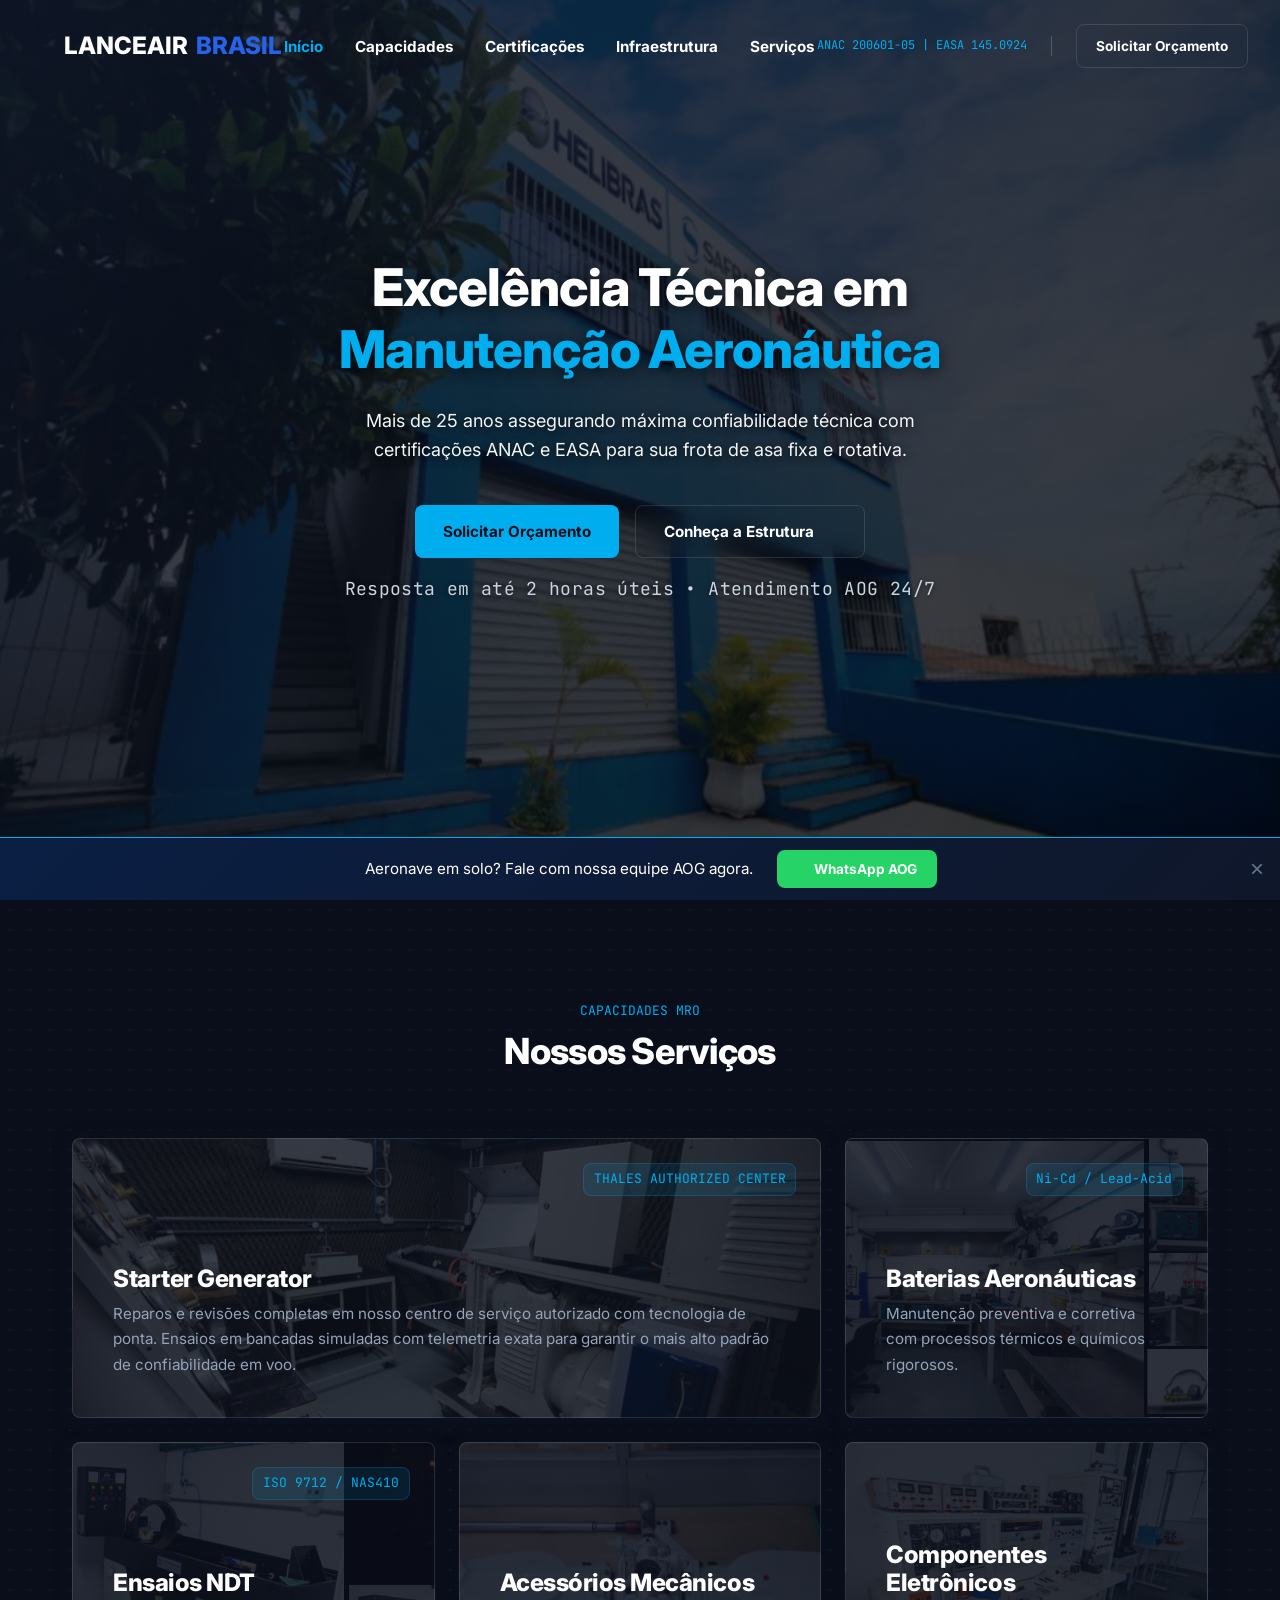
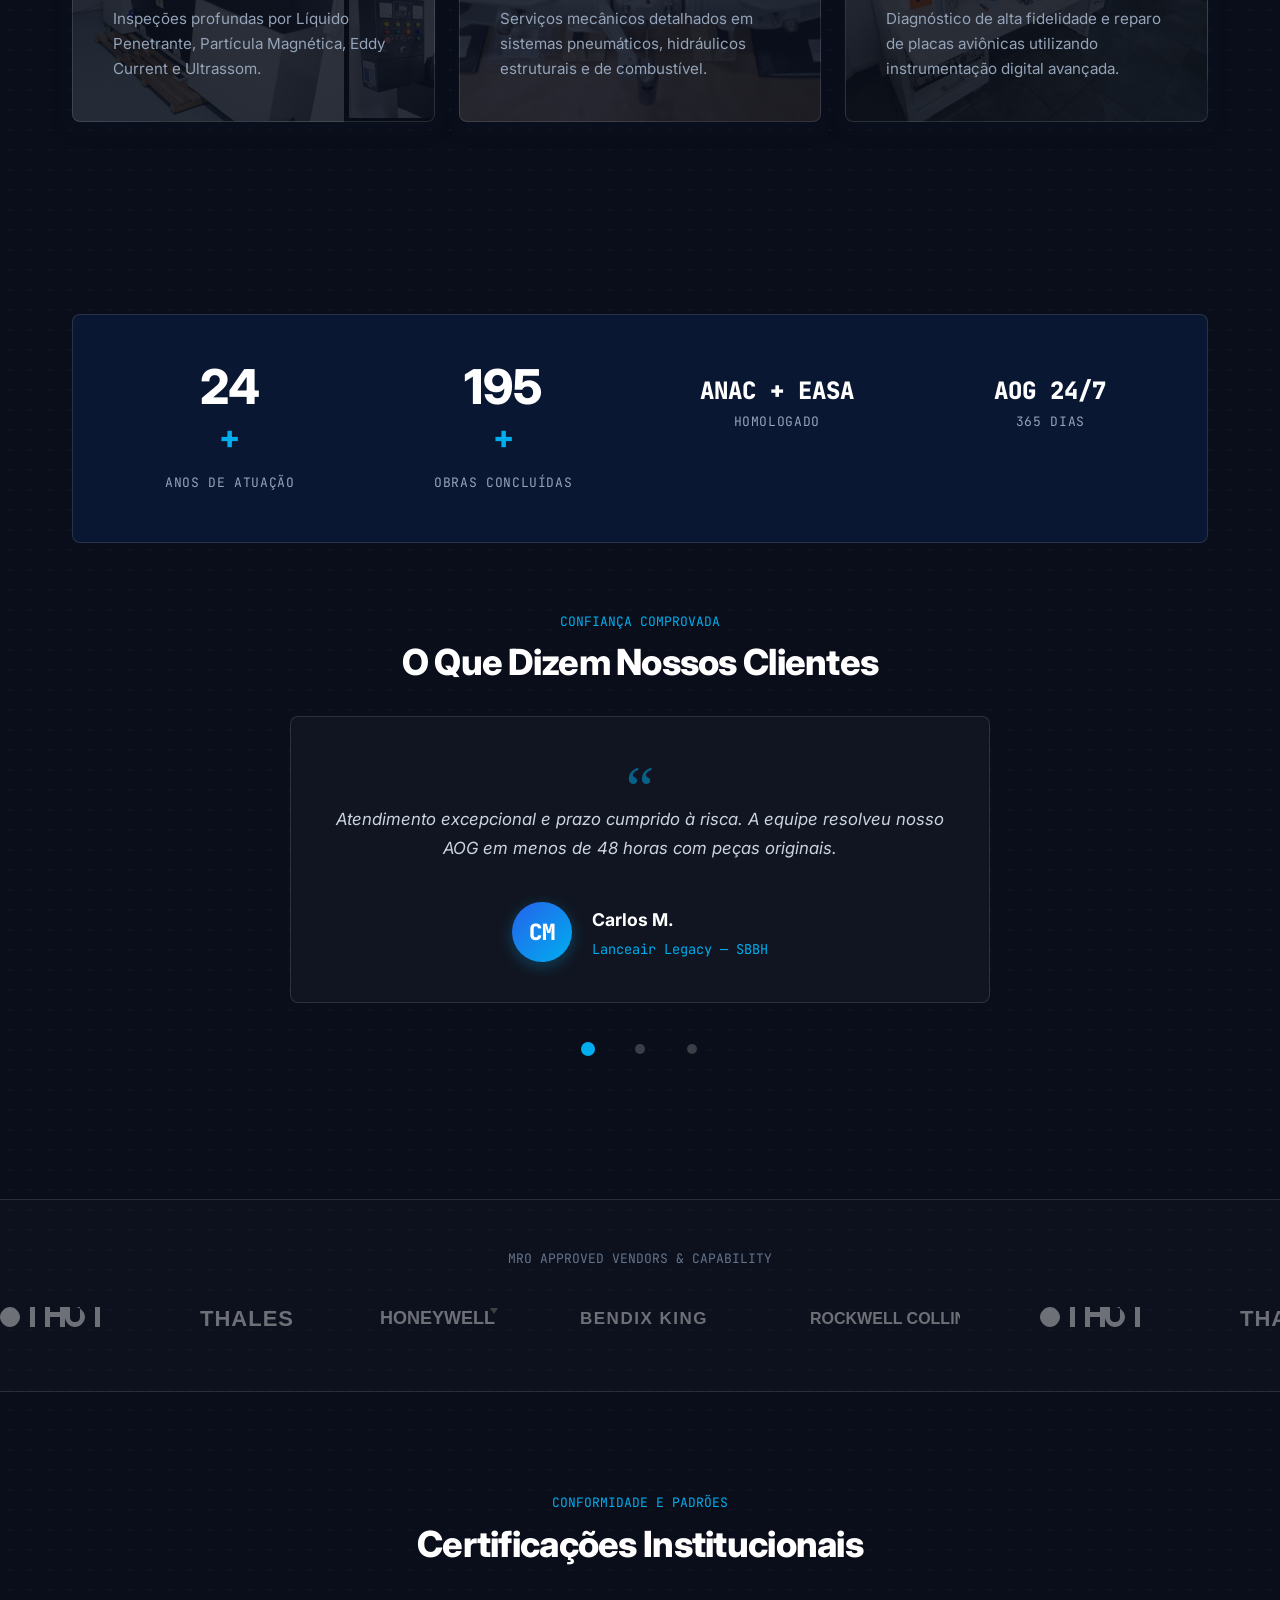
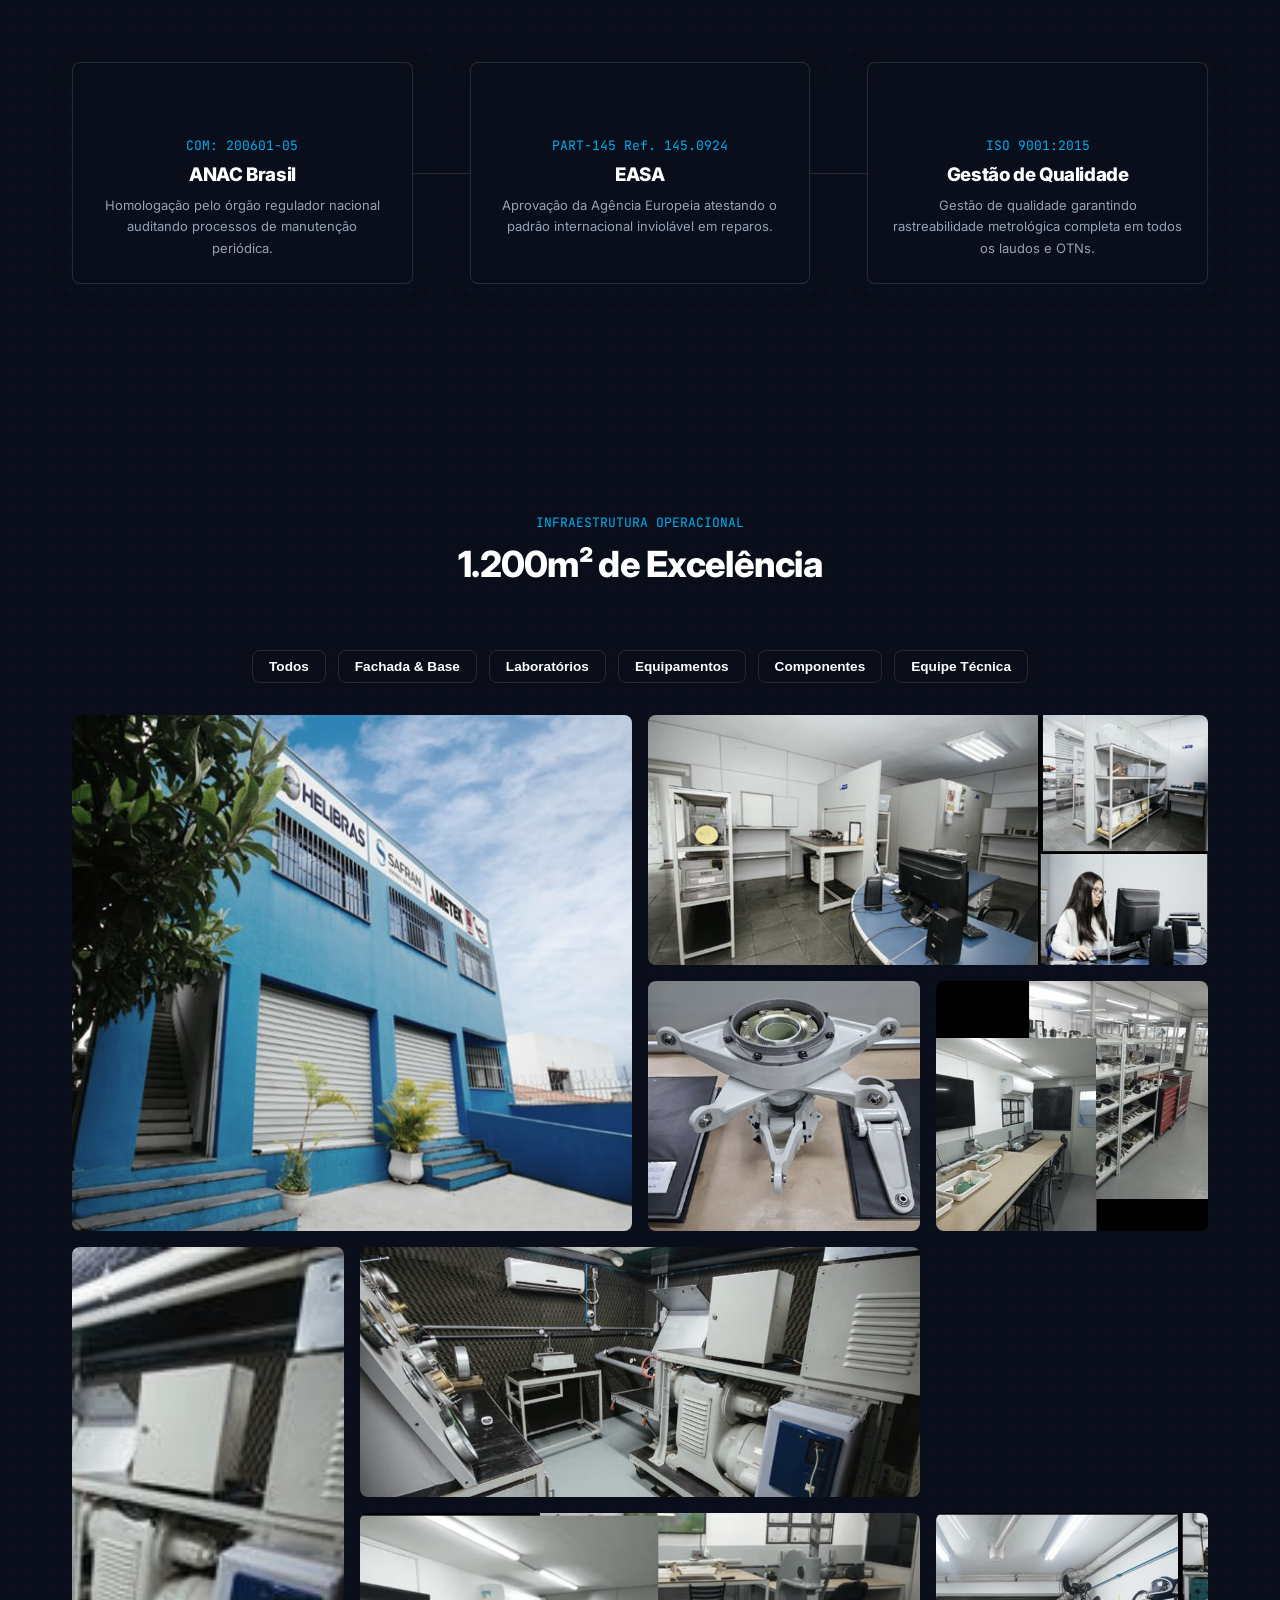
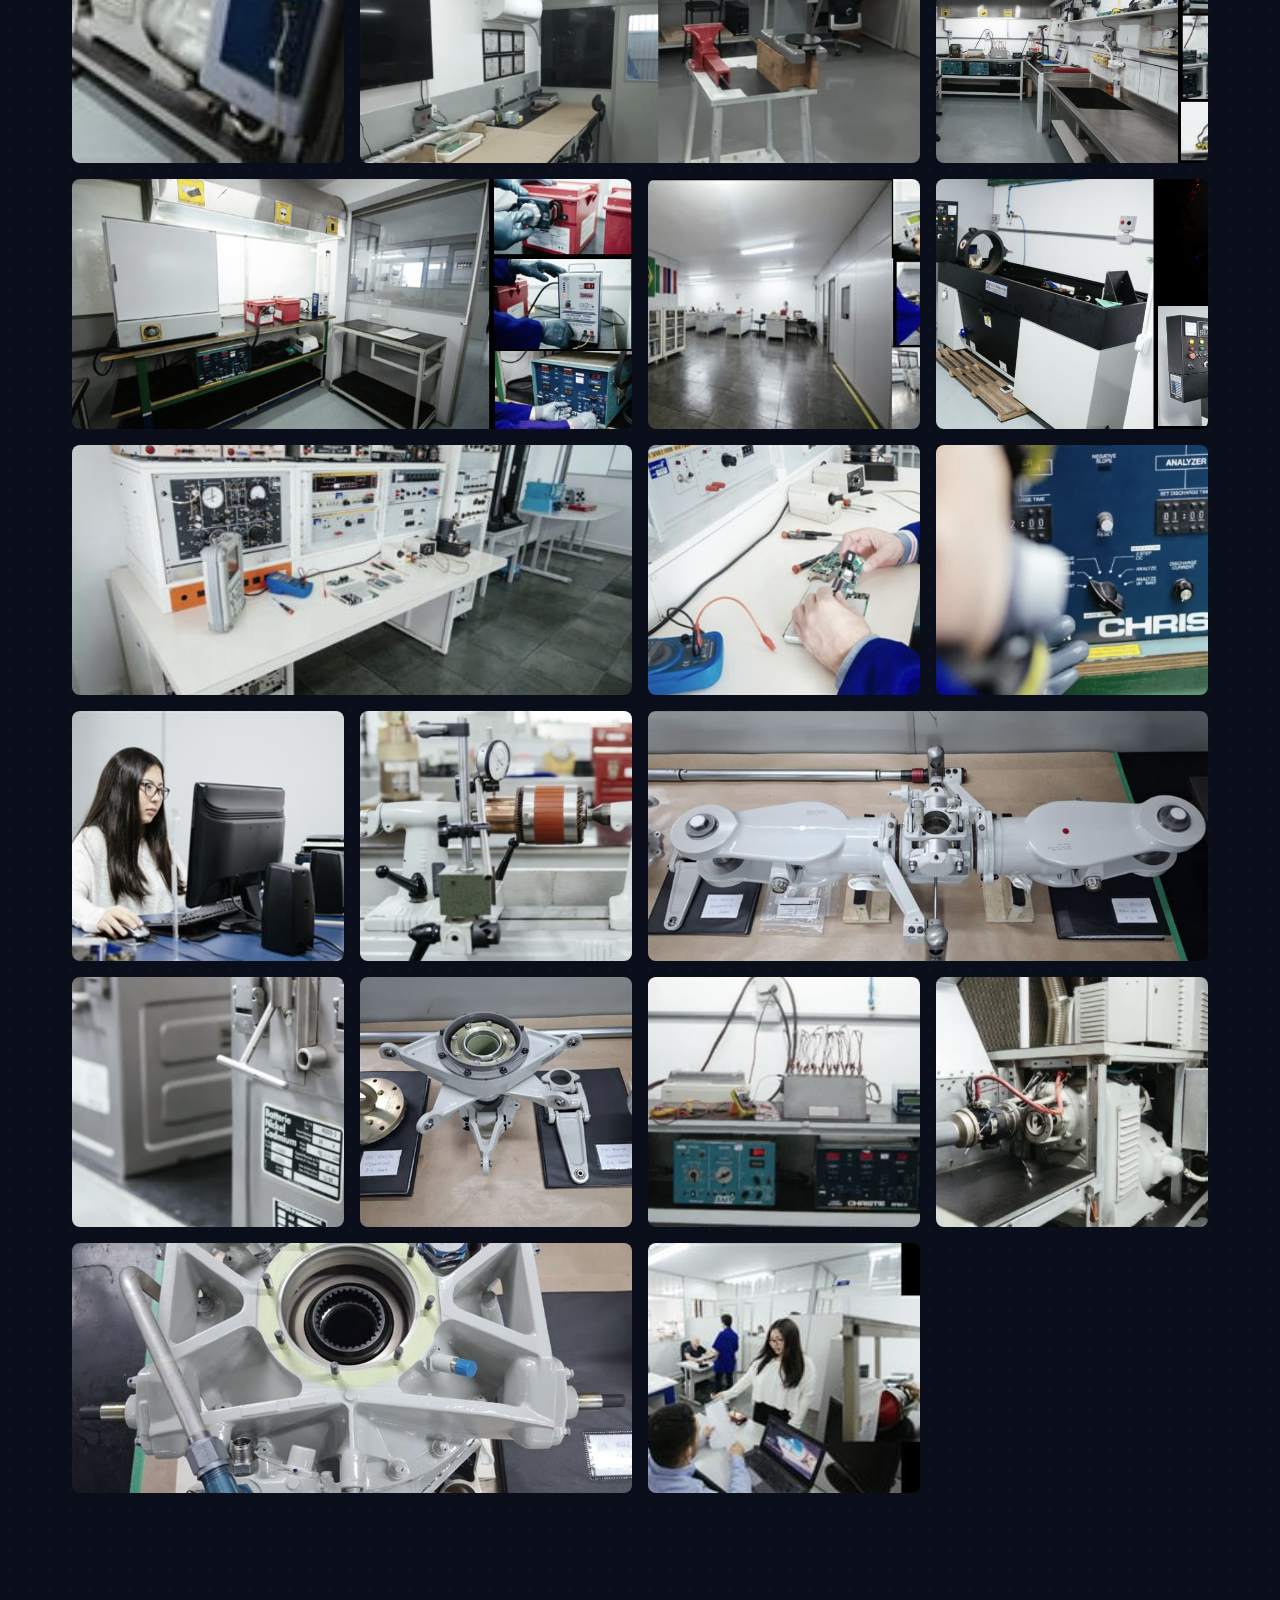
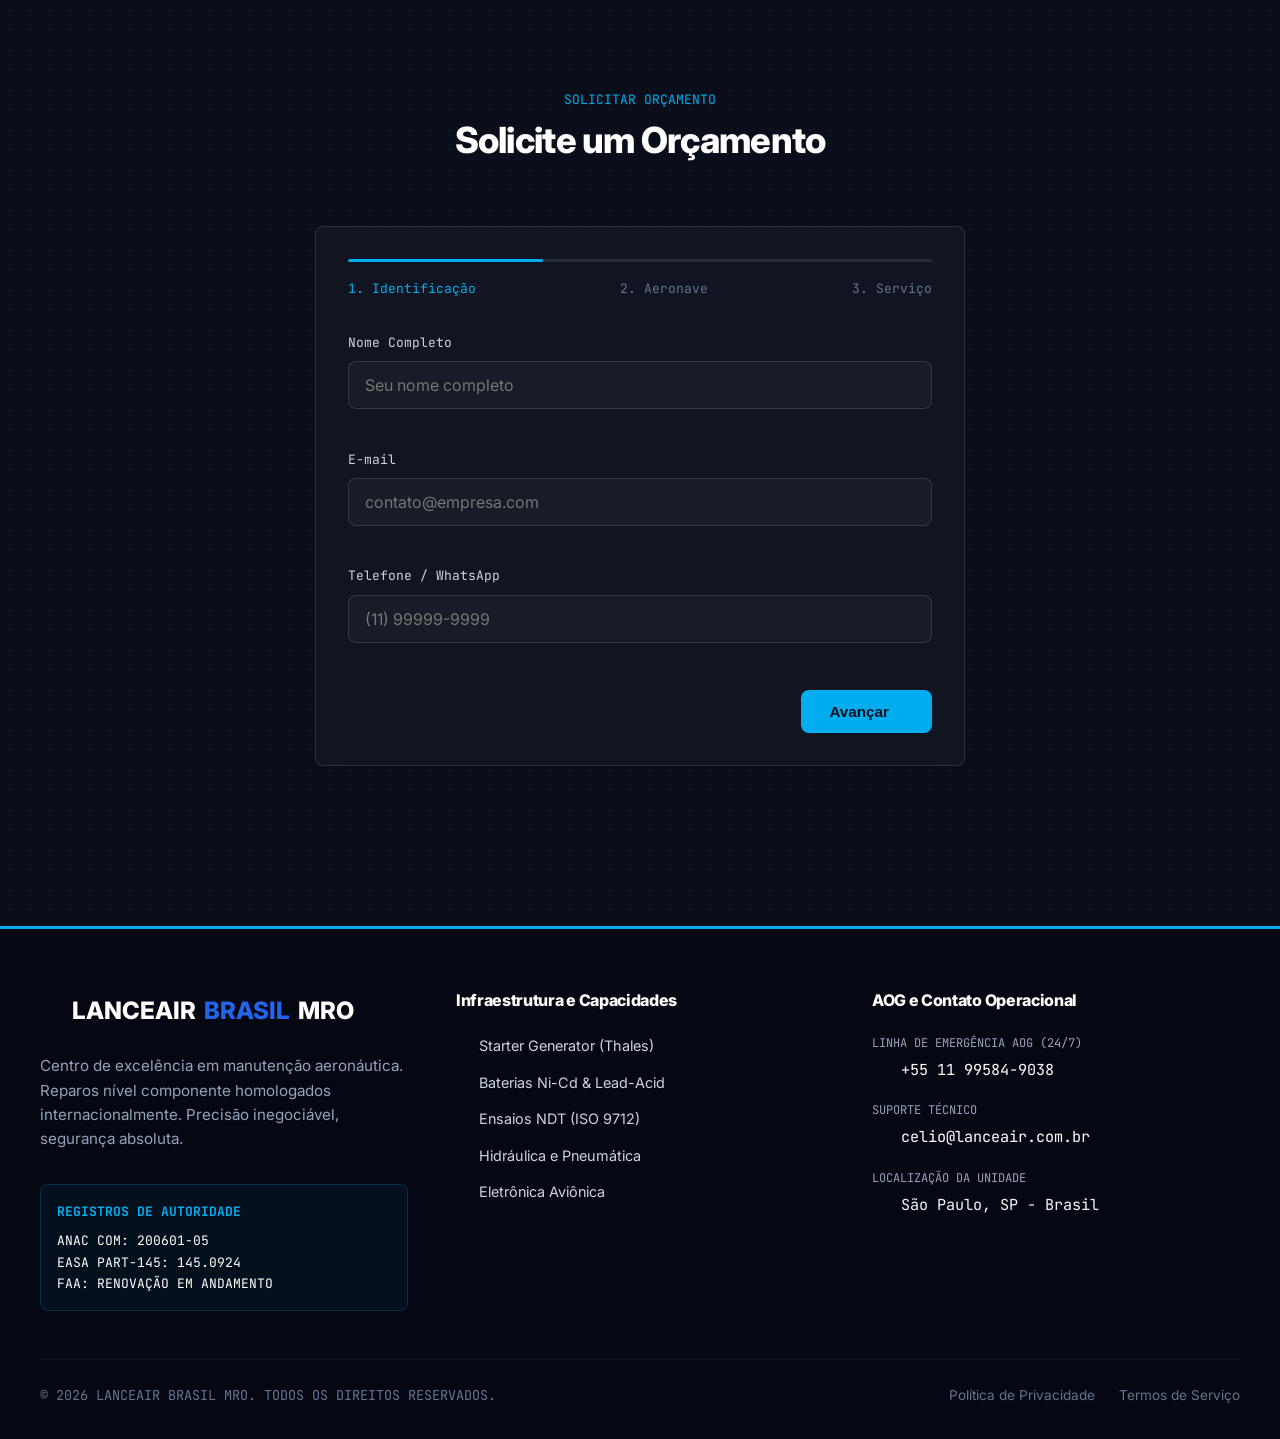
==== commit 5c0fbea1: "assets" ====
--- a/index.html
+++ b/index.html
@@ -1,4 +1,4 @@
-<!DOCTYPE html>
+﻿<!DOCTYPE html>
 <html lang="pt-BR">
 
 <head>
@@ -12,7 +12,7 @@
     <meta property="og:description"
         content="Centro homologado ANAC e EASA para manutenção, reparo e revisão de aeronaves Lanceair no Brasil. AOG 24/7.">
     <meta property="og:image"
-        content="https://lanceairbrasilmro.com/assets/estrutura/estrutura-fachada-lanceair-brasil-1200w.webp">
+        content="https://lanceairbrasilmro.com/assets/img/estrutura-fachada-lanceair-brasil-1200w.webp">
     <meta property="og:type" content="website">
     <meta property="og:locale" content="pt_BR">
     <meta property="og:url" content="https://lanceairbrasilmro.com">
@@ -22,7 +22,7 @@
     <meta name="twitter:description"
         content="Centro homologado ANAC e EASA para manutenção e revisão de aeronaves Lanceair no Brasil.">
     <meta name="twitter:image"
-        content="https://lanceairbrasilmro.com/assets/estrutura/estrutura-fachada-lanceair-brasil-1200w.webp">
+        content="https://lanceairbrasilmro.com/assets/img/estrutura-fachada-lanceair-brasil-1200w.webp">
     <!-- Schema.org JSON-LD -->
     <script type="application/ld+json">
     {
@@ -98,8 +98,8 @@
 
     <!-- Hero Section -->
     <section id="home" class="hero" style="padding:0; margin:0; max-width:100%;">
-        <img src="assets/estrutura/estrutura-fachada-lanceair-brasil.webp"
-            srcset="assets/estrutura/estrutura-fachada-lanceair-brasil-400w.webp 400w, assets/estrutura/estrutura-fachada-lanceair-brasil-800w.webp 800w, assets/estrutura/estrutura-fachada-lanceair-brasil-1200w.webp 1200w"
+        <img src="assets/img/estrutura-fachada-lanceair-brasil.webp"
+            srcset="assets/img/estrutura-fachada-lanceair-brasil-400w.webp 400w, assets/img/estrutura-fachada-lanceair-brasil-800w.webp 800w, assets/img/estrutura-fachada-lanceair-brasil-1200w.webp 1200w"
             sizes="100vw" alt="" class="hero-bg" role="presentation" fetchpriority="high" width="1200" height="800"
             style="aspect-ratio: 3/2;">
         <div class="hero-overlay"></div> <!-- Gradient Navy/Black 65% transparency in CSS -->
@@ -126,7 +126,7 @@
         <div class="bento-grid">
             <!-- Main Service: Double Column -->
             <div class="bento-card large reveal"
-                style="transition-delay: 0.1s; background-image: linear-gradient(rgba(10,14,26,0.8), rgba(10,14,26,0.8)), url('assets/estrutura/estrutura-lab-starter-generator.webp'); background-size: cover; background-position: center;">
+                style="transition-delay: 0.1s; background-image: linear-gradient(rgba(10,14,26,0.8), rgba(10,14,26,0.8)), url('assets/img/estrutura-lab-starter-generator.webp'); background-size: cover; background-position: center;">
                 <div class="bento-tag mono-text">THALES AUTHORIZED CENTER</div>
                 <div class="bento-icon"><svg class="icon" aria-hidden="true"><use href="icons.svg#icon-charging-station"/></svg></div>
                 <h3>Starter Generator</h3>
@@ -136,7 +136,7 @@
             </div>
 
             <div class="bento-card reveal"
-                style="transition-delay: 0.2s; background-image: linear-gradient(rgba(10,14,26,0.85), rgba(10,14,26,0.85)), url('assets/estrutura/estrutura-laboratorio-baterias.webp'); background-size: cover; background-position: center;">
+                style="transition-delay: 0.2s; background-image: linear-gradient(rgba(10,14,26,0.85), rgba(10,14,26,0.85)), url('assets/img/estrutura-laboratorio-baterias.webp'); background-size: cover; background-position: center;">
                 <div class="bento-tag mono-text">Ni-Cd / Lead-Acid</div>
                 <div class="bento-icon"><svg class="icon" aria-hidden="true"><use href="icons.svg#icon-battery-full"/></svg></div>
                 <h3>Baterias Aeronáuticas</h3>
@@ -144,7 +144,7 @@
             </div>
 
             <div class="bento-card reveal"
-                style="transition-delay: 0.3s; background-image: linear-gradient(rgba(10,14,26,0.85), rgba(10,14,26,0.85)), url('assets/estrutura/estrutura-ensaios-ndt.webp'); background-size: cover; background-position: center;">
+                style="transition-delay: 0.3s; background-image: linear-gradient(rgba(10,14,26,0.85), rgba(10,14,26,0.85)), url('assets/img/estrutura-ensaios-ndt.webp'); background-size: cover; background-position: center;">
                 <div class="bento-tag mono-text">ISO 9712 / NAS410</div>
                 <div class="bento-icon"><svg class="icon" aria-hidden="true"><use href="icons.svg#icon-microscope"/></svg></div>
                 <h3>Ensaios NDT</h3>
@@ -152,14 +152,14 @@
             </div>
 
             <div class="bento-card reveal"
-                style="transition-delay: 0.4s; background-image: linear-gradient(rgba(10,14,26,0.85), rgba(10,14,26,0.85)), url('assets/estrutura/estrutura-componentes-mecanicos.webp'); background-size: cover; background-position: center;">
+                style="transition-delay: 0.4s; background-image: linear-gradient(rgba(10,14,26,0.85), rgba(10,14,26,0.85)), url('assets/img/estrutura-componentes-mecanicos.webp'); background-size: cover; background-position: center;">
                 <div class="bento-icon"><svg class="icon" aria-hidden="true"><use href="icons.svg#icon-cogs"/></svg></div>
                 <h3>Acessórios Mecânicos</h3>
                 <p>Serviços mecânicos detalhados em sistemas pneumáticos, hidráulicos estruturais e de combustível.</p>
             </div>
 
             <div class="bento-card reveal"
-                style="transition-delay: 0.5s; background-image: linear-gradient(rgba(10,14,26,0.85), rgba(10,14,26,0.85)), url('assets/estrutura/estrutura-bancada-testes-avionica.webp'); background-size: cover; background-position: center;">
+                style="transition-delay: 0.5s; background-image: linear-gradient(rgba(10,14,26,0.85), rgba(10,14,26,0.85)), url('assets/img/estrutura-bancada-testes-avionica.webp'); background-size: cover; background-position: center;">
                 <div class="bento-icon"><svg class="icon" aria-hidden="true"><use href="icons.svg#icon-fighter-jet"/></svg></div>
                 <h3>Componentes Eletrônicos</h3>
                 <p>Diagnóstico de alta fidelidade e reparo de placas aviônicas utilizando instrumentação digital
@@ -351,126 +351,126 @@
         <div class="mosaic active visible">
             <!-- ═══ FACHADA & BASE ═══ -->
             <div class="mosaic-item large" data-cat="fachada" data-label="Fachada Lanceair Brasil MRO">
-                <img src="assets/estrutura/estrutura-fachada-lanceair-brasil.webp"
-                    srcset="assets/estrutura/estrutura-fachada-lanceair-brasil-400w.webp 400w, assets/estrutura/estrutura-fachada-lanceair-brasil-800w.webp 800w, assets/estrutura/estrutura-fachada-lanceair-brasil-1200w.webp 1200w"
+                <img src="assets/img/estrutura-fachada-lanceair-brasil.webp"
+                    srcset="assets/img/estrutura-fachada-lanceair-brasil-400w.webp 400w, assets/img/estrutura-fachada-lanceair-brasil-800w.webp 800w, assets/img/estrutura-fachada-lanceair-brasil-1200w.webp 1200w"
                     sizes="(max-width: 768px) 100vw, 50vw" alt="Vista frontal do hangar da Lanceair Brasil MRO em S�o Paulo" loading="lazy">
             </div>
             <div class="mosaic-item wide" data-cat="fachada" data-label="Ambiente de Trabalho">
-                <img src="assets/estrutura/estrutura-ambiente-trabalho.webp"
-                    srcset="assets/estrutura/estrutura-ambiente-trabalho-400w.webp 400w, assets/estrutura/estrutura-ambiente-trabalho-800w.webp 800w, assets/estrutura/estrutura-ambiente-trabalho-1200w.webp 1200w"
+                <img src="assets/img/estrutura-ambiente-trabalho.webp"
+                    srcset="assets/img/estrutura-ambiente-trabalho-400w.webp 400w, assets/img/estrutura-ambiente-trabalho-800w.webp 800w, assets/img/estrutura-ambiente-trabalho-1200w.webp 1200w"
                     sizes="(max-width: 768px) 100vw, 50vw" alt="�rea de trabalho interna do centro de manuten��o aeron�utica com bancadas t�cnicas" loading="lazy">
             </div>
             <div class="mosaic-item" data-cat="fachada" data-label="Oficina Principal">
-                <img src="assets/estrutura/estrutura-oficina-principal.webp"
-                    srcset="assets/estrutura/estrutura-oficina-principal-400w.webp 400w, assets/estrutura/estrutura-oficina-principal-800w.webp 800w"
+                <img src="assets/img/estrutura-oficina-principal.webp"
+                    srcset="assets/img/estrutura-oficina-principal-400w.webp 400w, assets/img/estrutura-oficina-principal-800w.webp 800w"
                     sizes="(max-width: 768px) 100vw, 25vw" alt="Oficina principal com ferramental especializado para manuten��o de aeronaves Lanceair" loading="lazy">
             </div>
             <div class="mosaic-item" data-cat="fachada" data-label="Ferramental e Estoque">
-                <img src="assets/estrutura/estrutura-ferramental-estoque.webp"
-                    srcset="assets/estrutura/estrutura-ferramental-estoque-400w.webp 400w, assets/estrutura/estrutura-ferramental-estoque-800w.webp 800w"
+                <img src="assets/img/estrutura-ferramental-estoque.webp"
+                    srcset="assets/img/estrutura-ferramental-estoque-400w.webp 400w, assets/img/estrutura-ferramental-estoque-800w.webp 800w"
                     sizes="(max-width: 768px) 100vw, 25vw" alt="Estoque organizado de ferramental aeron�utico calibrado e rastre�vel" loading="lazy">
             </div>
 
             <!-- ═══ LABORATÓRIOS ═══ -->
             <div class="mosaic-item tall" data-cat="laboratorio" data-label="Sala de Controle — Starter Generator">
-                <img src="assets/estrutura/estrutura-sala-controle-starter.webp"
-                    srcset="assets/estrutura/estrutura-sala-controle-starter-400w.webp 400w, assets/estrutura/estrutura-sala-controle-starter-800w.webp 800w, assets/estrutura/estrutura-sala-controle-starter-1200w.webp 1200w"
+                <img src="assets/img/estrutura-sala-controle-starter.webp"
+                    srcset="assets/img/estrutura-sala-controle-starter-400w.webp 400w, assets/img/estrutura-sala-controle-starter-800w.webp 800w, assets/img/estrutura-sala-controle-starter-1200w.webp 1200w"
                     sizes="(max-width: 768px) 100vw, 25vw" alt="Sala de Controle — Starter Generator" loading="lazy">
             </div>
             <div class="mosaic-item wide" data-cat="laboratorio" data-label="Laboratório Starter Generator">
-                <img src="assets/estrutura/estrutura-lab-starter-generator.webp"
-                    srcset="assets/estrutura/estrutura-lab-starter-generator.webp 1200w"
+                <img src="assets/img/estrutura-lab-starter-generator.webp"
+                    srcset="assets/img/estrutura-lab-starter-generator.webp 1200w"
                     sizes="(max-width: 768px) 100vw, 50vw" alt="Laboratório Starter Generator" loading="lazy">
             </div>
             <div class="mosaic-item wide" data-cat="laboratorio" data-label="Bancada de Instrumentos">
-                <img src="assets/estrutura/estrutura-bancada-instrumentos.webp"
-                    srcset="assets/estrutura/estrutura-bancada-instrumentos-400w.webp 400w, assets/estrutura/estrutura-bancada-instrumentos-800w.webp 800w, assets/estrutura/estrutura-bancada-instrumentos-1200w.webp 1200w"
+                <img src="assets/img/estrutura-bancada-instrumentos.webp"
+                    srcset="assets/img/estrutura-bancada-instrumentos-400w.webp 400w, assets/img/estrutura-bancada-instrumentos-800w.webp 800w, assets/img/estrutura-bancada-instrumentos-1200w.webp 1200w"
                     sizes="(max-width: 768px) 100vw, 50vw" alt="Bancada de instrumentos de precis�o para calibra��o e diagn�stico avi�nico" loading="lazy">
             </div>
             <div class="mosaic-item" data-cat="laboratorio" data-label="Laboratório de Baterias">
-                <img src="assets/estrutura/estrutura-laboratorio-baterias.webp"
-                    srcset="assets/estrutura/estrutura-laboratorio-baterias.webp 1200w"
+                <img src="assets/img/estrutura-laboratorio-baterias.webp"
+                    srcset="assets/img/estrutura-laboratorio-baterias.webp 1200w"
                     sizes="(max-width: 768px) 100vw, 25vw" alt="Laboratório de Baterias" loading="lazy">
             </div>
             <div class="mosaic-item wide" data-cat="laboratorio" data-label="Laboratório de Ácido">
-                <img src="assets/estrutura/estrutura-laboratorio-acido.webp"
-                    srcset="assets/estrutura/estrutura-laboratorio-acido-400w.webp 400w, assets/estrutura/estrutura-laboratorio-acido-800w.webp 800w, assets/estrutura/estrutura-laboratorio-acido-1200w.webp 1200w"
+                <img src="assets/img/estrutura-laboratorio-acido.webp"
+                    srcset="assets/img/estrutura-laboratorio-acido-400w.webp 400w, assets/img/estrutura-laboratorio-acido-800w.webp 800w, assets/img/estrutura-laboratorio-acido-1200w.webp 1200w"
                     sizes="(max-width: 768px) 100vw, 50vw" alt="Laboratório de Ácido" loading="lazy">
             </div>
             <div class="mosaic-item" data-cat="laboratorio" data-label="Laboratório Principal">
-                <img src="assets/estrutura/estrutura-laboratorio-principal.webp"
-                    srcset="assets/estrutura/estrutura-laboratorio-principal-400w.webp 400w, assets/estrutura/estrutura-laboratorio-principal-800w.webp 800w, assets/estrutura/estrutura-laboratorio-principal-1200w.webp 1200w"
+                <img src="assets/img/estrutura-laboratorio-principal.webp"
+                    srcset="assets/img/estrutura-laboratorio-principal-400w.webp 400w, assets/img/estrutura-laboratorio-principal-800w.webp 800w, assets/img/estrutura-laboratorio-principal-1200w.webp 1200w"
                     sizes="(max-width: 768px) 100vw, 25vw" alt="Laboratório Principal" loading="lazy">
             </div>
             <div class="mosaic-item" data-cat="laboratorio" data-label="Ensaios NDT">
-                <img src="assets/estrutura/estrutura-ensaios-ndt.webp"
-                    srcset="assets/estrutura/estrutura-ensaios-ndt.webp 1200w" sizes="(max-width: 768px) 100vw, 25vw"
+                <img src="assets/img/estrutura-ensaios-ndt.webp"
+                    srcset="assets/img/estrutura-ensaios-ndt.webp 1200w" sizes="(max-width: 768px) 100vw, 25vw"
                     alt="Equipamento para ensaios n�o destrutivos � l�quido penetrante e part�cula magn�tica" loading="lazy">
             </div>
 
             <!-- ═══ EQUIPAMENTOS ═══ -->
             <div class="mosaic-item wide" data-cat="equipamento" data-label="Bancada de Testes Aviônica">
-                <img src="assets/estrutura/estrutura-bancada-testes-avionica.webp"
-                    srcset="assets/estrutura/estrutura-bancada-testes-avionica-400w.webp 400w, assets/estrutura/estrutura-bancada-testes-avionica-800w.webp 800w"
+                <img src="assets/img/estrutura-bancada-testes-avionica.webp"
+                    srcset="assets/img/estrutura-bancada-testes-avionica-400w.webp 400w, assets/img/estrutura-bancada-testes-avionica-800w.webp 800w"
                     sizes="(max-width: 768px) 100vw, 50vw" alt="Bancada de Testes Aviônica" loading="lazy">
             </div>
             <div class="mosaic-item" data-cat="equipamento" data-label="Área de Trabalho Eletrônica">
-                <img src="assets/estrutura/estrutura-area-trabalho-eletronica.webp"
-                    srcset="assets/estrutura/estrutura-area-trabalho-eletronica-400w.webp 400w, assets/estrutura/estrutura-area-trabalho-eletronica-800w.webp 800w, assets/estrutura/estrutura-area-trabalho-eletronica-1200w.webp 1200w"
+                <img src="assets/img/estrutura-area-trabalho-eletronica.webp"
+                    srcset="assets/img/estrutura-area-trabalho-eletronica-400w.webp 400w, assets/img/estrutura-area-trabalho-eletronica-800w.webp 800w, assets/img/estrutura-area-trabalho-eletronica-1200w.webp 1200w"
                     sizes="(max-width: 768px) 100vw, 25vw" alt="Área de Trabalho Eletrônica" loading="lazy">
             </div>
             <div class="mosaic-item" data-cat="equipamento" data-label="Equipamento de Análise Ni-Cd">
-                <img src="assets/estrutura/estrutura-equipamento-analise-nicd.webp"
-                    srcset="assets/estrutura/estrutura-equipamento-analise-nicd-400w.webp 400w, assets/estrutura/estrutura-equipamento-analise-nicd-800w.webp 800w, assets/estrutura/estrutura-equipamento-analise-nicd-1200w.webp 1200w"
+                <img src="assets/img/estrutura-equipamento-analise-nicd.webp"
+                    srcset="assets/img/estrutura-equipamento-analise-nicd-400w.webp 400w, assets/img/estrutura-equipamento-analise-nicd-800w.webp 800w, assets/img/estrutura-equipamento-analise-nicd-1200w.webp 1200w"
                     sizes="(max-width: 768px) 100vw, 25vw" alt="Equipamento de Análise Ni-Cd" loading="lazy">
             </div>
             <div class="mosaic-item" data-cat="equipamento" data-label="Monitoramento Digital">
-                <img src="assets/estrutura/estrutura-equipe-tecnica-computador.webp"
-                    srcset="assets/estrutura/estrutura-equipe-tecnica-computador-400w.webp 400w, assets/estrutura/estrutura-equipe-tecnica-computador-800w.webp 800w, assets/estrutura/estrutura-equipe-tecnica-computador-1200w.webp 1200w"
+                <img src="assets/img/estrutura-equipe-tecnica-computador.webp"
+                    srcset="assets/img/estrutura-equipe-tecnica-computador-400w.webp 400w, assets/img/estrutura-equipe-tecnica-computador-800w.webp 800w, assets/img/estrutura-equipe-tecnica-computador-1200w.webp 1200w"
                     sizes="(max-width: 768px) 100vw, 25vw" alt="T�cnico monitorando dados de diagn�stico em sistema computadorizado MRO" loading="lazy">
             </div>
             <div class="mosaic-item" data-cat="equipamento" data-label="Usinagem de Rotor">
-                <img src="assets/estrutura/estrutura-usinagem-rotor.webp"
-                    srcset="assets/estrutura/estrutura-usinagem-rotor-400w.webp 400w, assets/estrutura/estrutura-usinagem-rotor-800w.webp 800w, assets/estrutura/estrutura-usinagem-rotor-1200w.webp 1200w"
+                <img src="assets/img/estrutura-usinagem-rotor.webp"
+                    srcset="assets/img/estrutura-usinagem-rotor-400w.webp 400w, assets/img/estrutura-usinagem-rotor-800w.webp 800w, assets/img/estrutura-usinagem-rotor-1200w.webp 1200w"
                     sizes="(max-width: 768px) 100vw, 25vw" alt="Usinagem CNC de rotor de starter generator em torno de precis�o" loading="lazy">
             </div>
 
             <!-- ═══ COMPONENTES ═══ -->
             <div class="mosaic-item wide" data-cat="componente" data-label="Componentes Mecânicos">
-                <img src="assets/estrutura/estrutura-componentes-mecanicos.webp"
-                    srcset="assets/estrutura/estrutura-componentes-mecanicos-400w.webp 400w, assets/estrutura/estrutura-componentes-mecanicos-800w.webp 800w"
+                <img src="assets/img/estrutura-componentes-mecanicos.webp"
+                    srcset="assets/img/estrutura-componentes-mecanicos-400w.webp 400w, assets/img/estrutura-componentes-mecanicos-800w.webp 800w"
                     sizes="(max-width: 768px) 100vw, 50vw" alt="Componentes Mecânicos" loading="lazy">
             </div>
             <div class="mosaic-item" data-cat="componente" data-label="Baterias Ni-Cd Aeronáuticas">
-                <img src="assets/estrutura/estrutura-baterias-nicd-aeronauticas.webp"
-                    srcset="assets/estrutura/estrutura-baterias-nicd-aeronauticas-400w.webp 400w, assets/estrutura/estrutura-baterias-nicd-aeronauticas-800w.webp 800w, assets/estrutura/estrutura-baterias-nicd-aeronauticas-1200w.webp 1200w"
+                <img src="assets/img/estrutura-baterias-nicd-aeronauticas.webp"
+                    srcset="assets/img/estrutura-baterias-nicd-aeronauticas-400w.webp 400w, assets/img/estrutura-baterias-nicd-aeronauticas-800w.webp 800w, assets/img/estrutura-baterias-nicd-aeronauticas-1200w.webp 1200w"
                     sizes="(max-width: 768px) 100vw, 25vw" alt="Baterias Ni-Cd Aeronáuticas" loading="lazy">
             </div>
             <div class="mosaic-item" data-cat="componente" data-label="Peças Aeronáuticas">
-                <img src="assets/estrutura/estrutura-pecas-aeronauticas.webp"
-                    srcset="assets/estrutura/estrutura-pecas-aeronauticas-400w.webp 400w, assets/estrutura/estrutura-pecas-aeronauticas-800w.webp 800w"
+                <img src="assets/img/estrutura-pecas-aeronauticas.webp"
+                    srcset="assets/img/estrutura-pecas-aeronauticas-400w.webp 400w, assets/img/estrutura-pecas-aeronauticas-800w.webp 800w"
                     sizes="(max-width: 768px) 100vw, 25vw" alt="Peças Aeronáuticas" loading="lazy">
             </div>
             <div class="mosaic-item" data-cat="componente" data-label="Teste de Baterias Ni-Cd">
-                <img src="assets/estrutura/estrutura-teste-baterias-nicd.webp"
-                    srcset="assets/estrutura/estrutura-teste-baterias-nicd-400w.webp 400w, assets/estrutura/estrutura-teste-baterias-nicd-800w.webp 800w, assets/estrutura/estrutura-teste-baterias-nicd-1200w.webp 1200w"
+                <img src="assets/img/estrutura-teste-baterias-nicd.webp"
+                    srcset="assets/img/estrutura-teste-baterias-nicd-400w.webp 400w, assets/img/estrutura-teste-baterias-nicd-800w.webp 800w, assets/img/estrutura-teste-baterias-nicd-1200w.webp 1200w"
                     sizes="(max-width: 768px) 100vw, 25vw" alt="Teste de carga e descarga de baterias Ni-Cd com monitoramento de ciclo completo" loading="lazy">
             </div>
             <div class="mosaic-item" data-cat="componente" data-label="Starter Generator em Bancada">
-                <img src="assets/estrutura/estrutura-starter-generator-bancada.webp"
-                    srcset="assets/estrutura/estrutura-starter-generator-bancada-400w.webp 400w, assets/estrutura/estrutura-starter-generator-bancada-800w.webp 800w, assets/estrutura/estrutura-starter-generator-bancada-1200w.webp 1200w"
+                <img src="assets/img/estrutura-starter-generator-bancada.webp"
+                    srcset="assets/img/estrutura-starter-generator-bancada-400w.webp 400w, assets/img/estrutura-starter-generator-bancada-800w.webp 800w, assets/img/estrutura-starter-generator-bancada-1200w.webp 1200w"
                     sizes="(max-width: 768px) 100vw, 25vw" alt="Starter generator Thales montado em bancada de teste com telemetria em tempo real" loading="lazy">
             </div>
 
             <!-- ═══ EQUIPE TÉCNICA ═══ -->
             <div class="mosaic-item wide" data-cat="equipe" data-label="Equipe Técnica Lanceair">
-                <img src="assets/estrutura/estrutura-equipe-tecnica.webp"
-                    srcset="assets/estrutura/estrutura-equipe-tecnica-400w.webp 400w, assets/estrutura/estrutura-equipe-tecnica-800w.webp 800w"
+                <img src="assets/img/estrutura-equipe-tecnica.webp"
+                    srcset="assets/img/estrutura-equipe-tecnica-400w.webp 400w, assets/img/estrutura-equipe-tecnica-800w.webp 800w"
                     sizes="(max-width: 768px) 100vw, 50vw" alt="Equipe Técnica Lanceair" loading="lazy">
             </div>
             <div class="mosaic-item" data-cat="equipe" data-label="Sala Técnica">
-                <img src="assets/estrutura/estrutura-sala-tecnica.webp"
-                    srcset="assets/estrutura/estrutura-sala-tecnica-400w.webp 400w, assets/estrutura/estrutura-sala-tecnica-800w.webp 800w, assets/estrutura/estrutura-sala-tecnica-1200w.webp 1200w"
+                <img src="assets/img/estrutura-sala-tecnica.webp"
+                    srcset="assets/img/estrutura-sala-tecnica-400w.webp 400w, assets/img/estrutura-sala-tecnica-800w.webp 800w, assets/img/estrutura-sala-tecnica-1200w.webp 1200w"
                     sizes="(max-width: 768px) 100vw, 25vw" alt="Sala Técnica" loading="lazy">
             </div>
         </div>
@@ -696,4 +696,4 @@
     <script src="script.js"></script>
 </body>
 
-</html>+</html>
--- a/style.css
+++ b/style.css
@@ -1,4 +1,4 @@
-/* Google Fonts moved to <link> in HTML for better performance */
+﻿/* Google Fonts moved to <link> in HTML for better performance */
 
 :root {
     /* Brand Colors — aligned with brand-tokens.json */
@@ -1869,4 +1869,4 @@
     .sidebar-sticky {
         position: static;
     }
-}+}
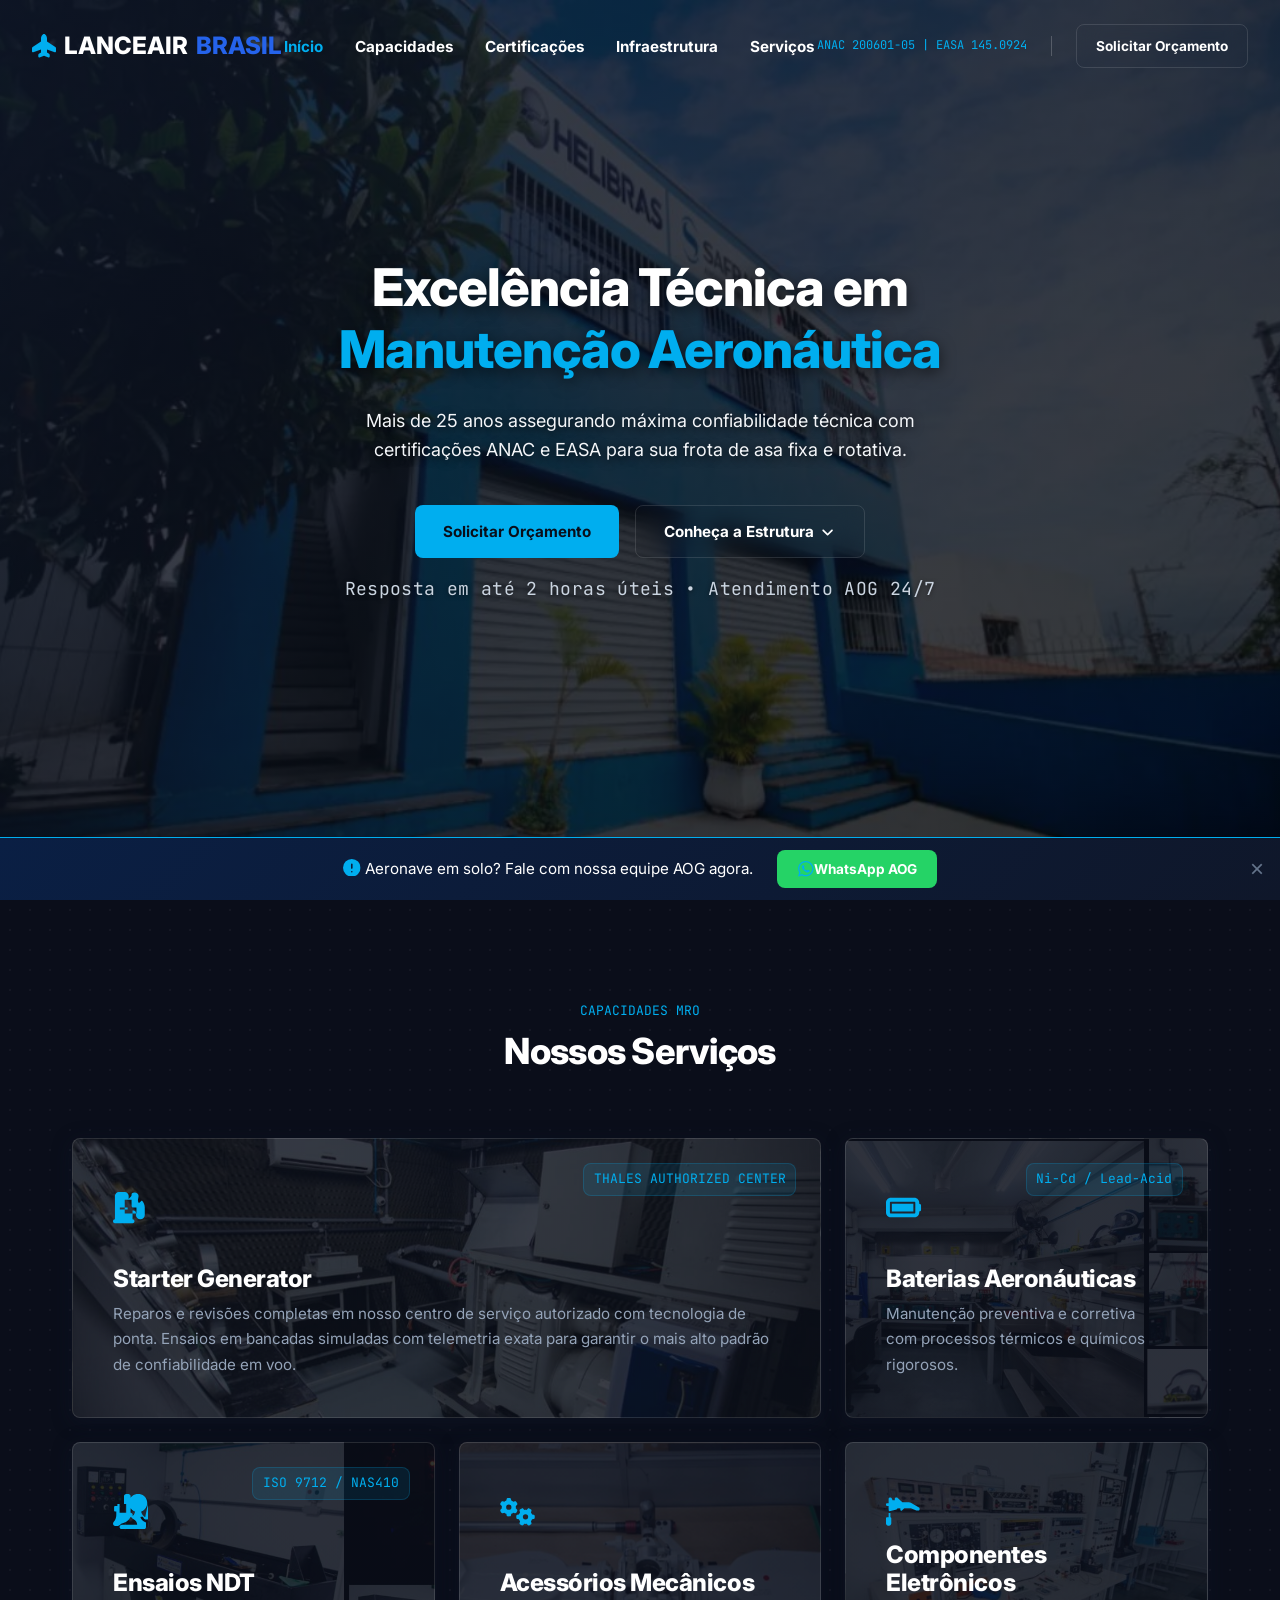
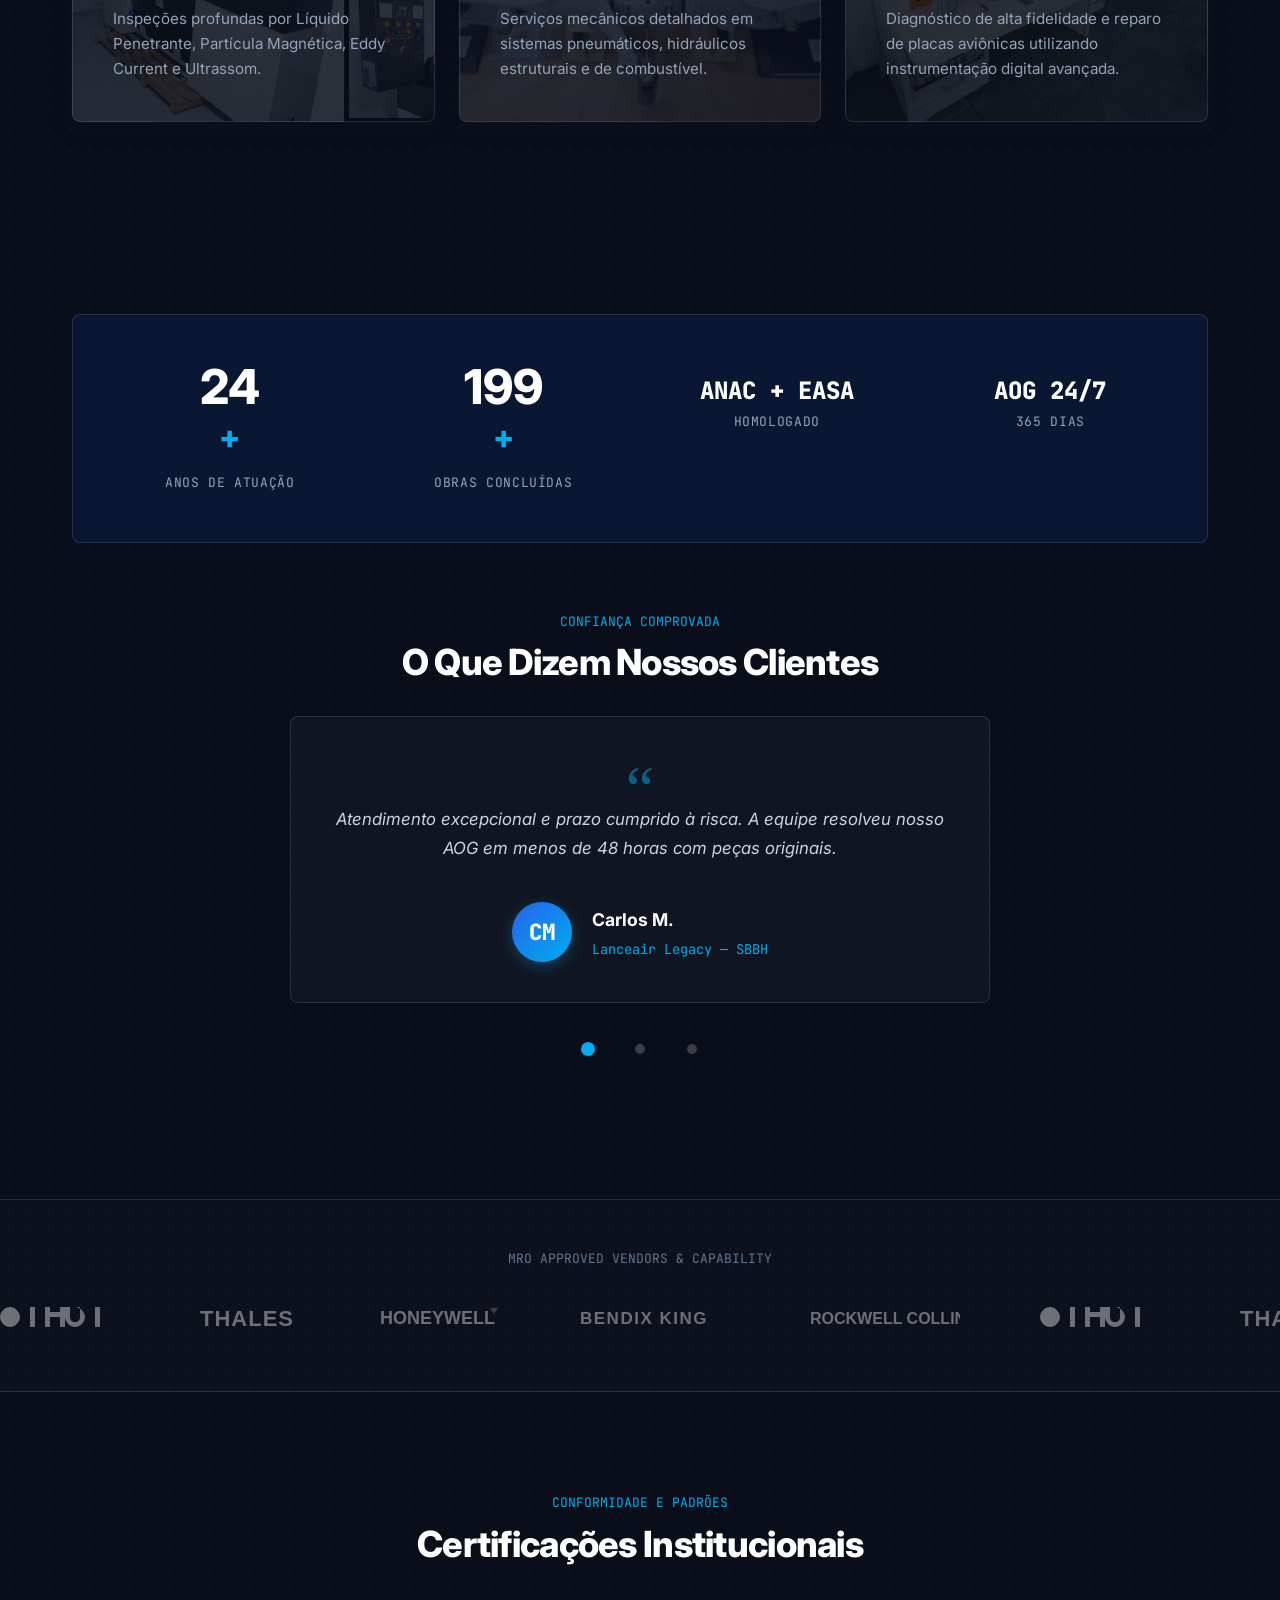
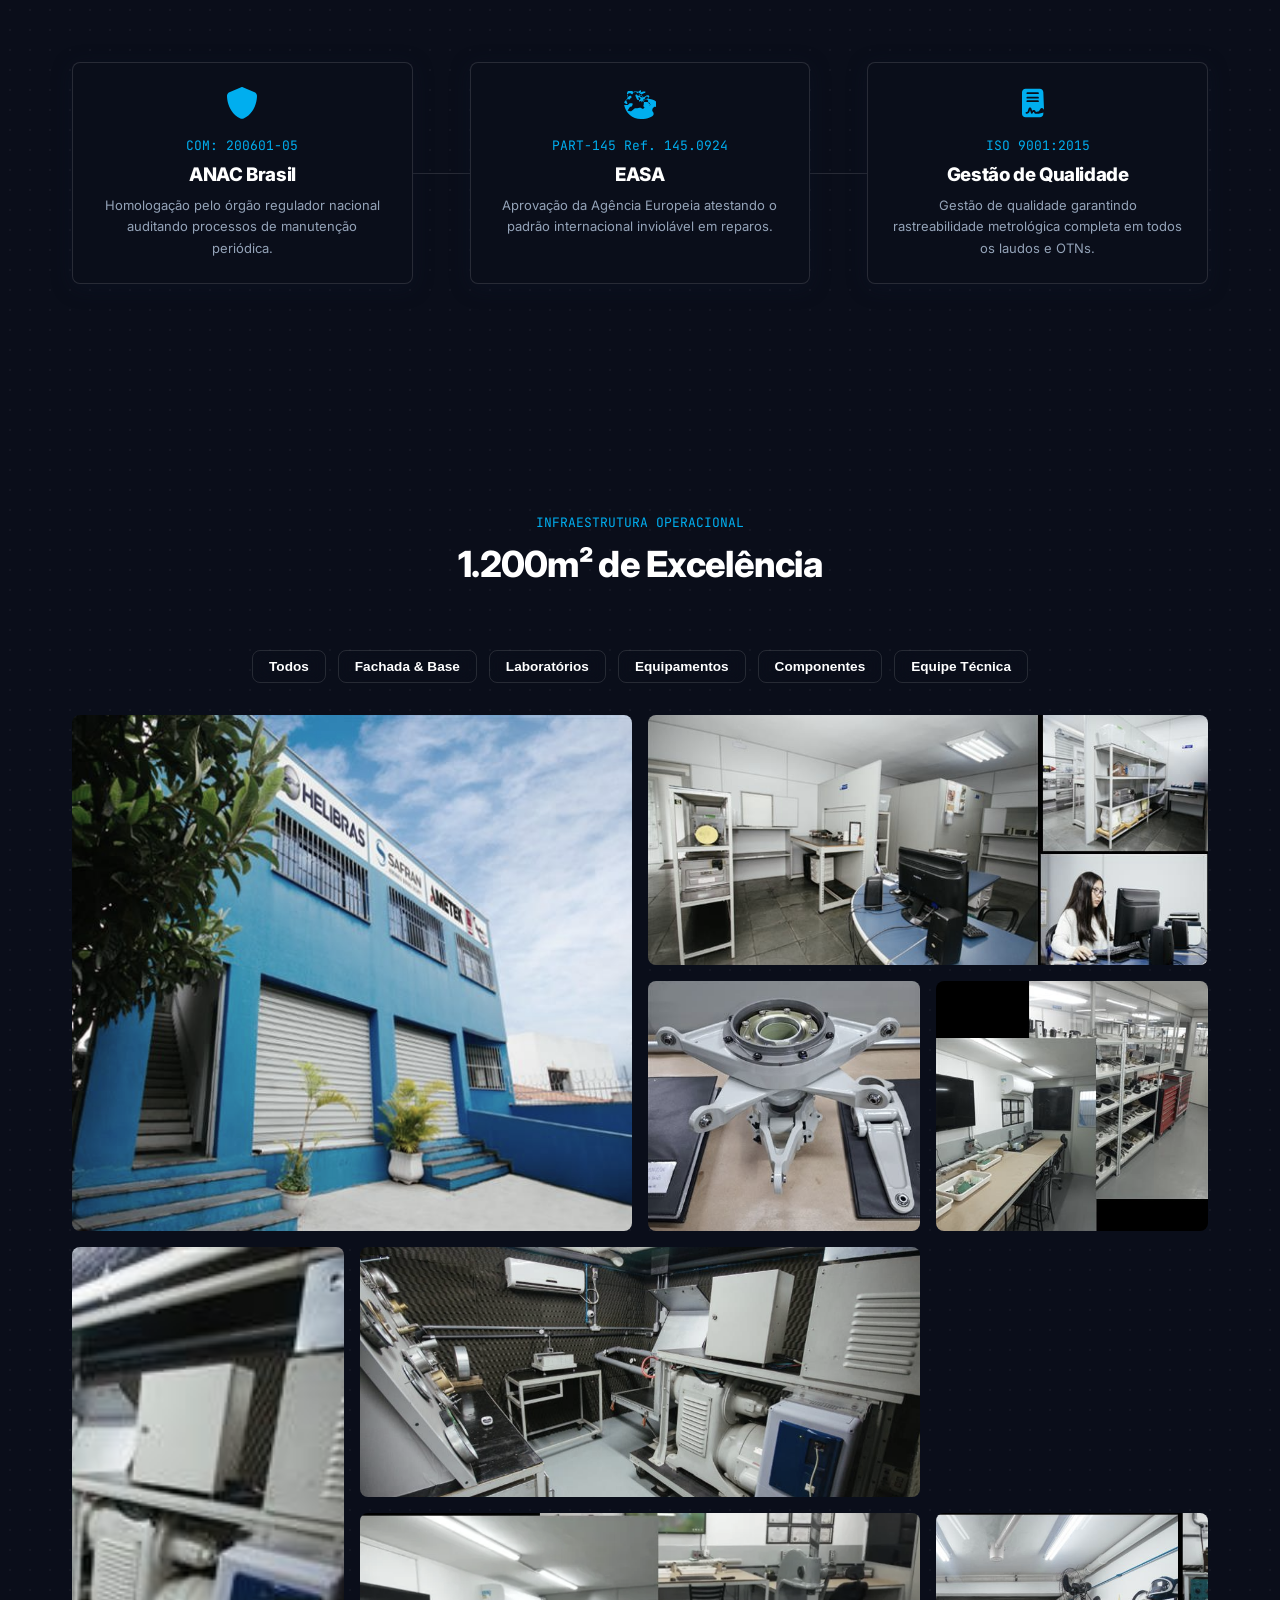
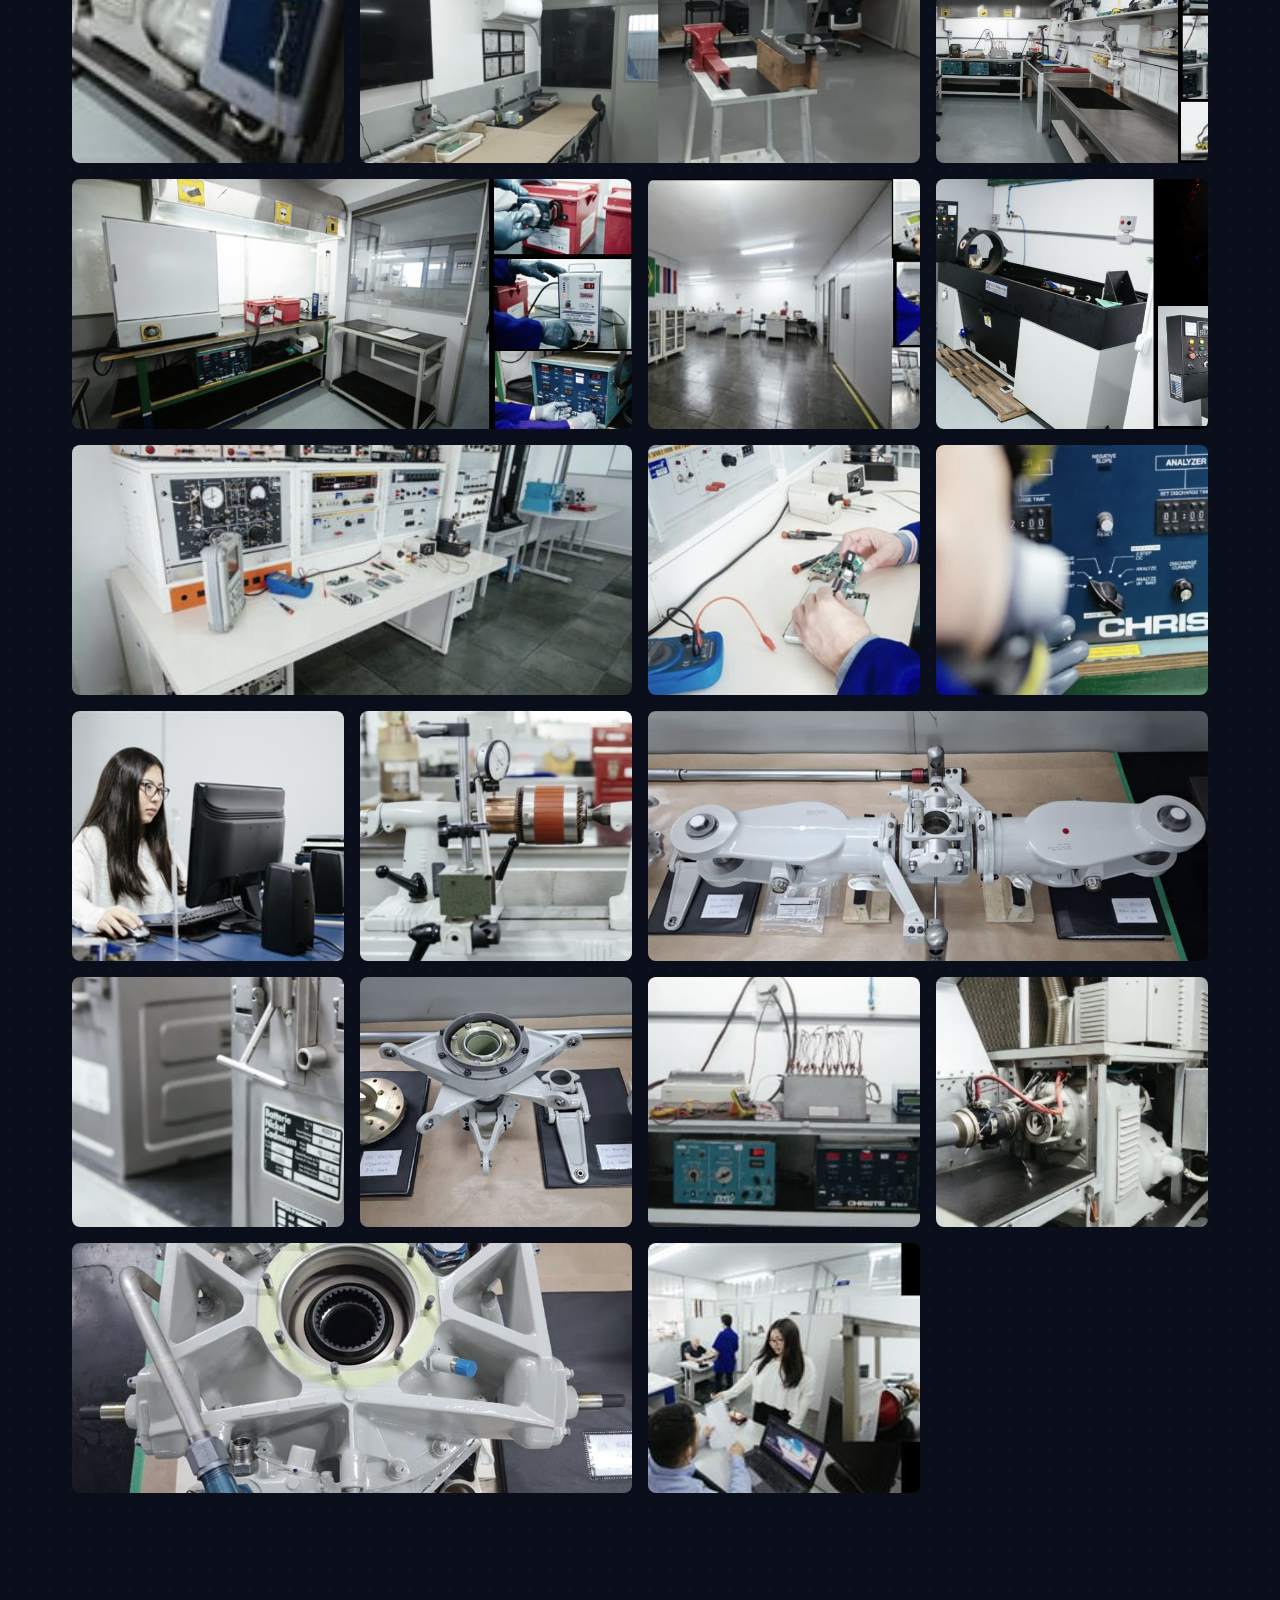
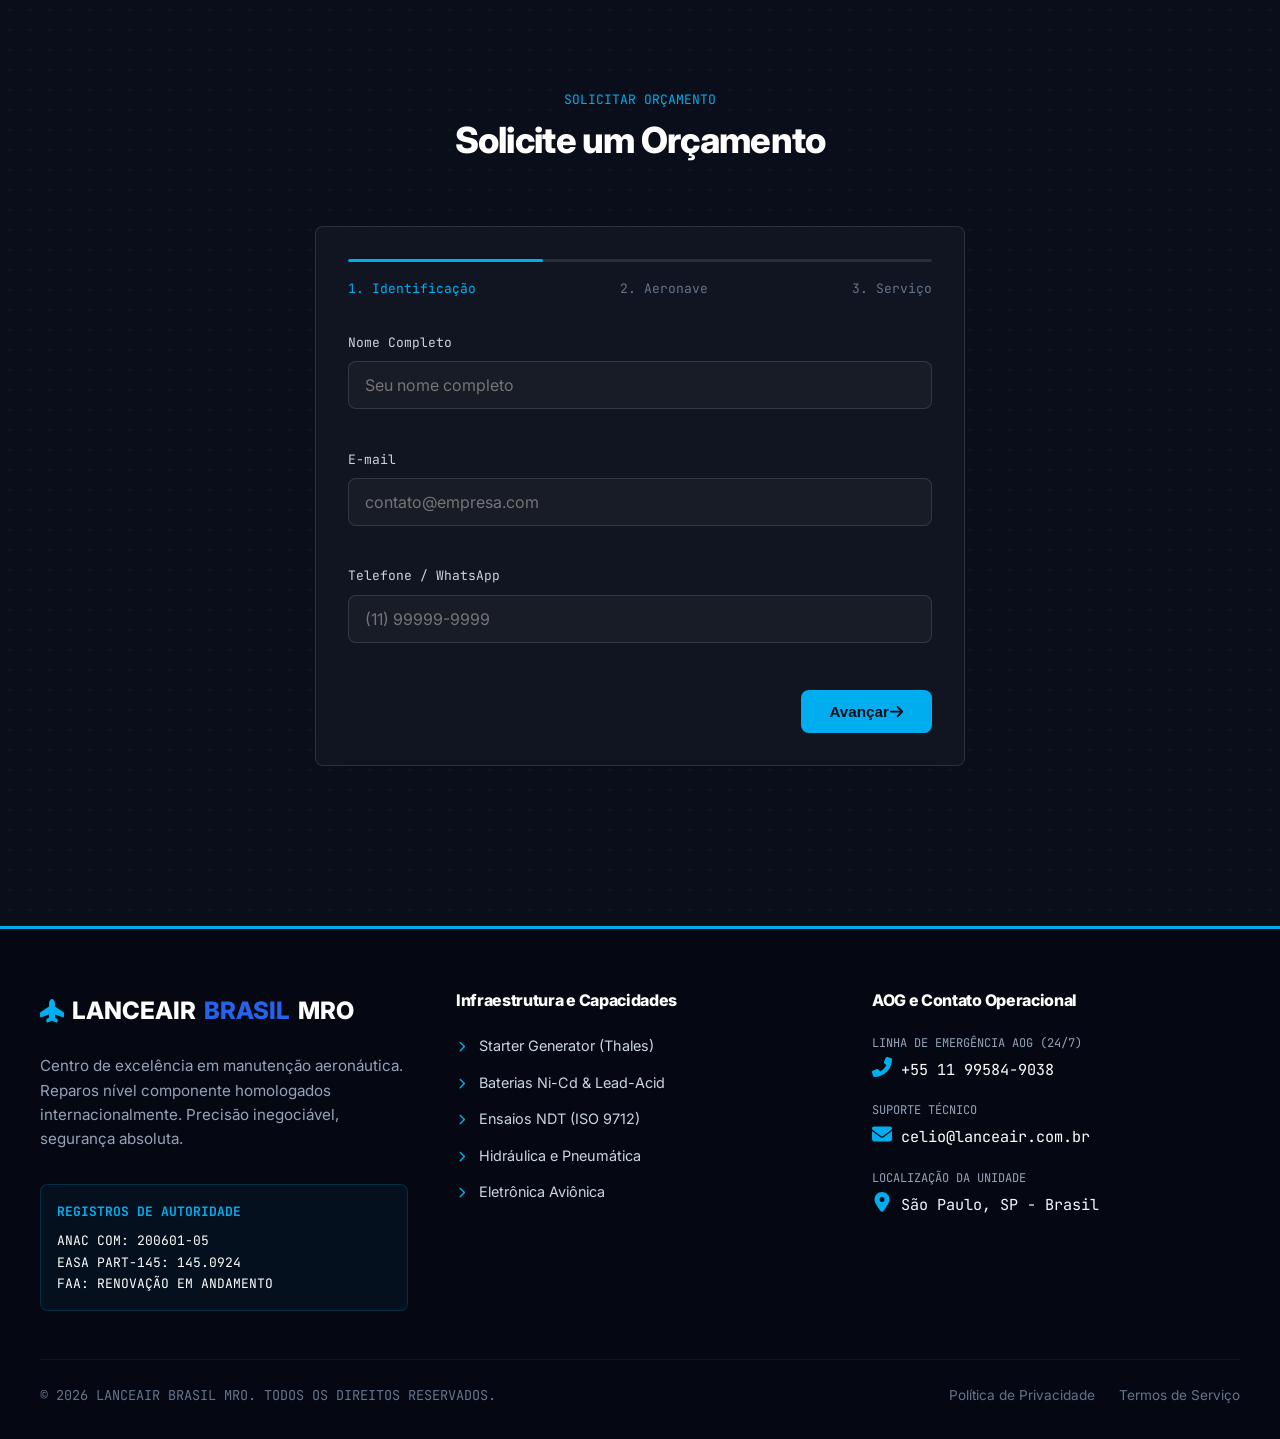
==== commit 78712d4b: "index.html" ====
--- a/index.html
+++ b/index.html
@@ -57,7 +57,7 @@
     <link rel="stylesheet"
         href="https://fonts.googleapis.com/css2?family=Inter:wght@400;700;800&family=JetBrains+Mono:wght@400;700&display=swap&text=ABCDEFGHIJKLMNOPQRSTUVWXYZabcdefghijklmnopqrstuvwxyz0123456789+/%3A-.—()%C3%97">
     <link rel="stylesheet" href="style.css">
-    
+
 </head>
 
 <body>
@@ -65,14 +65,18 @@
     <!-- Loader Minimalista -->
     <div id="loader">
         <div class="loader-content logo">
-            <svg class="icon" aria-hidden="true"><use href="icons.svg#icon-plane-up"/></svg> LANCEAIR <span style="margin-left:8px;">BRASIL</span>
+            <svg class="icon" aria-hidden="true">
+                <use href="assets/icons.svg#icon-plane-up" />
+            </svg> LANCEAIR <span style="margin-left:8px;">BRASIL</span>
         </div>
     </div>
 
     <!-- Header (Sticky, Blur at 80px) -->
     <header id="header">
         <a href="#" class="logo">
-            <svg class="icon" aria-hidden="true"><use href="icons.svg#icon-plane-up"/></svg> LANCEAIR <span>BRASIL</span>
+            <svg class="icon" aria-hidden="true">
+                <use href="assets/icons.svg#icon-plane-up" />
+            </svg> LANCEAIR <span>BRASIL</span>
         </a>
         <nav>
             <ul>
@@ -111,7 +115,12 @@
                 asa fixa e rotativa.</p>
             <div class="hero-ctas">
                 <a href="#contact" class="btn btn-primary">Solicitar Orçamento</a>
-                <a href="#services" class="btn btn-secondary">Conheça a Estrutura <svg class="icon bounce-chevron" aria-hidden="true"><use href="icons.svg#icon-chevron-down"/></svg></a>
+                <a href="#services" class="btn btn-secondary">Conheça a Estrutura <svg class="icon bounce-chevron"
+                        aria-hidden="true" viewBox="0 0 24 24" fill="none" xmlns="http://www.w3.org/2000/svg">
+                        <path
+                            d="M19.9201 8.9502C19.3801 8.4102 18.5001 8.4102 17.9601 8.9502L12.0001 14.9102L6.0401 8.9502C5.5001 8.4102 4.6201 8.4102 4.0801 8.9502C3.5401 9.4902 3.5401 10.3702 4.0801 10.9102L11.0201 17.8502C11.5601 18.3902 12.4401 18.3902 12.9801 17.8502L19.9201 10.9102C20.4601 10.3702 20.4501 9.4902 19.9201 8.9502Z"
+                            fill="currentColor" />
+                    </svg></a>
             </div>
             <p class="hero-microcopy">Resposta em até 2 horas úteis • Atendimento AOG 24/7</p>
         </div>
@@ -128,7 +137,9 @@
             <div class="bento-card large reveal"
                 style="transition-delay: 0.1s; background-image: linear-gradient(rgba(10,14,26,0.8), rgba(10,14,26,0.8)), url('assets/img/estrutura-lab-starter-generator.webp'); background-size: cover; background-position: center;">
                 <div class="bento-tag mono-text">THALES AUTHORIZED CENTER</div>
-                <div class="bento-icon"><svg class="icon" aria-hidden="true"><use href="icons.svg#icon-charging-station"/></svg></div>
+                <div class="bento-icon"><svg class="icon" aria-hidden="true">
+                        <use href="assets/icons.svg#icon-charging-station" />
+                    </svg></div>
                 <h3>Starter Generator</h3>
                 <p>Reparos e revisões completas em nosso centro de serviço autorizado com tecnologia de ponta. Ensaios
                     em bancadas simuladas com telemetria exata para garantir o mais alto padrão de confiabilidade em
@@ -138,7 +149,9 @@
             <div class="bento-card reveal"
                 style="transition-delay: 0.2s; background-image: linear-gradient(rgba(10,14,26,0.85), rgba(10,14,26,0.85)), url('assets/img/estrutura-laboratorio-baterias.webp'); background-size: cover; background-position: center;">
                 <div class="bento-tag mono-text">Ni-Cd / Lead-Acid</div>
-                <div class="bento-icon"><svg class="icon" aria-hidden="true"><use href="icons.svg#icon-battery-full"/></svg></div>
+                <div class="bento-icon"><svg class="icon" aria-hidden="true">
+                        <use href="assets/icons.svg#icon-battery-full" />
+                    </svg></div>
                 <h3>Baterias Aeronáuticas</h3>
                 <p>Manutenção preventiva e corretiva com processos térmicos e químicos rigorosos.</p>
             </div>
@@ -146,21 +159,27 @@
             <div class="bento-card reveal"
                 style="transition-delay: 0.3s; background-image: linear-gradient(rgba(10,14,26,0.85), rgba(10,14,26,0.85)), url('assets/img/estrutura-ensaios-ndt.webp'); background-size: cover; background-position: center;">
                 <div class="bento-tag mono-text">ISO 9712 / NAS410</div>
-                <div class="bento-icon"><svg class="icon" aria-hidden="true"><use href="icons.svg#icon-microscope"/></svg></div>
+                <div class="bento-icon"><svg class="icon" aria-hidden="true">
+                        <use href="assets/icons.svg#icon-microscope" />
+                    </svg></div>
                 <h3>Ensaios NDT</h3>
                 <p>Inspeções profundas por Líquido Penetrante, Partícula Magnética, Eddy Current e Ultrassom.</p>
             </div>
 
             <div class="bento-card reveal"
                 style="transition-delay: 0.4s; background-image: linear-gradient(rgba(10,14,26,0.85), rgba(10,14,26,0.85)), url('assets/img/estrutura-componentes-mecanicos.webp'); background-size: cover; background-position: center;">
-                <div class="bento-icon"><svg class="icon" aria-hidden="true"><use href="icons.svg#icon-cogs"/></svg></div>
+                <div class="bento-icon"><svg class="icon" aria-hidden="true">
+                        <use href="assets/icons.svg#icon-cogs" />
+                    </svg></div>
                 <h3>Acessórios Mecânicos</h3>
                 <p>Serviços mecânicos detalhados em sistemas pneumáticos, hidráulicos estruturais e de combustível.</p>
             </div>
 
             <div class="bento-card reveal"
                 style="transition-delay: 0.5s; background-image: linear-gradient(rgba(10,14,26,0.85), rgba(10,14,26,0.85)), url('assets/img/estrutura-bancada-testes-avionica.webp'); background-size: cover; background-position: center;">
-                <div class="bento-icon"><svg class="icon" aria-hidden="true"><use href="icons.svg#icon-fighter-jet"/></svg></div>
+                <div class="bento-icon"><svg class="icon" aria-hidden="true">
+                        <use href="assets/icons.svg#icon-fighter-jet" />
+                    </svg></div>
                 <h3>Componentes Eletrônicos</h3>
                 <p>Diagnóstico de alta fidelidade e reparo de placas aviônicas utilizando instrumentação digital
                     avançada.</p>
@@ -298,7 +317,9 @@
             <!-- Horizontal axis handled by ::before pseudoelement -->
 
             <div class="timeline-item reveal" style="transition-delay: 0.1s;">
-                <svg class="icon" aria-hidden="true"><use href="icons.svg#icon-shield-alt"/></svg>
+                <svg class="icon" aria-hidden="true">
+                    <use href="assets/icons.svg#icon-shield-alt" />
+                </svg>
                 <div class="mono-text" style="color: var(--cyan-aero); margin-bottom: 0.5rem;">COM: 200601-05</div>
                 <h3>ANAC Brasil</h3>
                 <p style="font-size: var(--caption); color: #94a3b8;">Homologação pelo órgão regulador nacional
@@ -306,7 +327,9 @@
             </div>
 
             <div class="timeline-item reveal" style="transition-delay: 0.2s;">
-                <svg class="icon" aria-hidden="true"><use href="icons.svg#icon-globe-europe"/></svg>
+                <svg class="icon" aria-hidden="true">
+                    <use href="assets/icons.svg#icon-globe-europe" />
+                </svg>
                 <div class="mono-text" style="color: var(--cyan-aero); margin-bottom: 0.5rem;">PART-145 Ref. 145.0924
                 </div>
                 <h3>EASA</h3>
@@ -315,7 +338,9 @@
             </div>
 
             <div class="timeline-item reveal" style="transition-delay: 0.3s;">
-                <svg class="icon" aria-hidden="true"><use href="icons.svg#icon-file-signature"/></svg>
+                <svg class="icon" aria-hidden="true">
+                    <use href="assets/icons.svg#icon-file-signature" />
+                </svg>
                 <div class="mono-text" style="color: var(--cyan-aero); margin-bottom: 0.5rem;">ISO 9001:2015</div>
                 <h3>Gestão de Qualidade</h3>
                 <p style="font-size: var(--caption); color: #94a3b8;">Gestão de qualidade garantindo rastreabilidade
@@ -353,22 +378,28 @@
             <div class="mosaic-item large" data-cat="fachada" data-label="Fachada Lanceair Brasil MRO">
                 <img src="assets/img/estrutura-fachada-lanceair-brasil.webp"
                     srcset="assets/img/estrutura-fachada-lanceair-brasil-400w.webp 400w, assets/img/estrutura-fachada-lanceair-brasil-800w.webp 800w, assets/img/estrutura-fachada-lanceair-brasil-1200w.webp 1200w"
-                    sizes="(max-width: 768px) 100vw, 50vw" alt="Vista frontal do hangar da Lanceair Brasil MRO em S�o Paulo" loading="lazy">
+                    sizes="(max-width: 768px) 100vw, 50vw"
+                    alt="Vista frontal do hangar da Lanceair Brasil MRO em S�o Paulo" loading="lazy">
             </div>
             <div class="mosaic-item wide" data-cat="fachada" data-label="Ambiente de Trabalho">
                 <img src="assets/img/estrutura-ambiente-trabalho.webp"
                     srcset="assets/img/estrutura-ambiente-trabalho-400w.webp 400w, assets/img/estrutura-ambiente-trabalho-800w.webp 800w, assets/img/estrutura-ambiente-trabalho-1200w.webp 1200w"
-                    sizes="(max-width: 768px) 100vw, 50vw" alt="�rea de trabalho interna do centro de manuten��o aeron�utica com bancadas t�cnicas" loading="lazy">
+                    sizes="(max-width: 768px) 100vw, 50vw"
+                    alt="�rea de trabalho interna do centro de manuten��o aeron�utica com bancadas t�cnicas"
+                    loading="lazy">
             </div>
             <div class="mosaic-item" data-cat="fachada" data-label="Oficina Principal">
                 <img src="assets/img/estrutura-oficina-principal.webp"
                     srcset="assets/img/estrutura-oficina-principal-400w.webp 400w, assets/img/estrutura-oficina-principal-800w.webp 800w"
-                    sizes="(max-width: 768px) 100vw, 25vw" alt="Oficina principal com ferramental especializado para manuten��o de aeronaves Lanceair" loading="lazy">
+                    sizes="(max-width: 768px) 100vw, 25vw"
+                    alt="Oficina principal com ferramental especializado para manuten��o de aeronaves Lanceair"
+                    loading="lazy">
             </div>
             <div class="mosaic-item" data-cat="fachada" data-label="Ferramental e Estoque">
                 <img src="assets/img/estrutura-ferramental-estoque.webp"
                     srcset="assets/img/estrutura-ferramental-estoque-400w.webp 400w, assets/img/estrutura-ferramental-estoque-800w.webp 800w"
-                    sizes="(max-width: 768px) 100vw, 25vw" alt="Estoque organizado de ferramental aeron�utico calibrado e rastre�vel" loading="lazy">
+                    sizes="(max-width: 768px) 100vw, 25vw"
+                    alt="Estoque organizado de ferramental aeron�utico calibrado e rastre�vel" loading="lazy">
             </div>
 
             <!-- ═══ LABORATÓRIOS ═══ -->
@@ -385,12 +416,13 @@
             <div class="mosaic-item wide" data-cat="laboratorio" data-label="Bancada de Instrumentos">
                 <img src="assets/img/estrutura-bancada-instrumentos.webp"
                     srcset="assets/img/estrutura-bancada-instrumentos-400w.webp 400w, assets/img/estrutura-bancada-instrumentos-800w.webp 800w, assets/img/estrutura-bancada-instrumentos-1200w.webp 1200w"
-                    sizes="(max-width: 768px) 100vw, 50vw" alt="Bancada de instrumentos de precis�o para calibra��o e diagn�stico avi�nico" loading="lazy">
+                    sizes="(max-width: 768px) 100vw, 50vw"
+                    alt="Bancada de instrumentos de precis�o para calibra��o e diagn�stico avi�nico" loading="lazy">
             </div>
             <div class="mosaic-item" data-cat="laboratorio" data-label="Laboratório de Baterias">
                 <img src="assets/img/estrutura-laboratorio-baterias.webp"
-                    srcset="assets/img/estrutura-laboratorio-baterias.webp 1200w"
-                    sizes="(max-width: 768px) 100vw, 25vw" alt="Laboratório de Baterias" loading="lazy">
+                    srcset="assets/img/estrutura-laboratorio-baterias.webp 1200w" sizes="(max-width: 768px) 100vw, 25vw"
+                    alt="Laboratório de Baterias" loading="lazy">
             </div>
             <div class="mosaic-item wide" data-cat="laboratorio" data-label="Laboratório de Ácido">
                 <img src="assets/img/estrutura-laboratorio-acido.webp"
@@ -403,9 +435,10 @@
                     sizes="(max-width: 768px) 100vw, 25vw" alt="Laboratório Principal" loading="lazy">
             </div>
             <div class="mosaic-item" data-cat="laboratorio" data-label="Ensaios NDT">
-                <img src="assets/img/estrutura-ensaios-ndt.webp"
-                    srcset="assets/img/estrutura-ensaios-ndt.webp 1200w" sizes="(max-width: 768px) 100vw, 25vw"
-                    alt="Equipamento para ensaios n�o destrutivos � l�quido penetrante e part�cula magn�tica" loading="lazy">
+                <img src="assets/img/estrutura-ensaios-ndt.webp" srcset="assets/img/estrutura-ensaios-ndt.webp 1200w"
+                    sizes="(max-width: 768px) 100vw, 25vw"
+                    alt="Equipamento para ensaios n�o destrutivos � l�quido penetrante e part�cula magn�tica"
+                    loading="lazy">
             </div>
 
             <!-- ═══ EQUIPAMENTOS ═══ -->
@@ -427,12 +460,14 @@
             <div class="mosaic-item" data-cat="equipamento" data-label="Monitoramento Digital">
                 <img src="assets/img/estrutura-equipe-tecnica-computador.webp"
                     srcset="assets/img/estrutura-equipe-tecnica-computador-400w.webp 400w, assets/img/estrutura-equipe-tecnica-computador-800w.webp 800w, assets/img/estrutura-equipe-tecnica-computador-1200w.webp 1200w"
-                    sizes="(max-width: 768px) 100vw, 25vw" alt="T�cnico monitorando dados de diagn�stico em sistema computadorizado MRO" loading="lazy">
+                    sizes="(max-width: 768px) 100vw, 25vw"
+                    alt="T�cnico monitorando dados de diagn�stico em sistema computadorizado MRO" loading="lazy">
             </div>
             <div class="mosaic-item" data-cat="equipamento" data-label="Usinagem de Rotor">
                 <img src="assets/img/estrutura-usinagem-rotor.webp"
                     srcset="assets/img/estrutura-usinagem-rotor-400w.webp 400w, assets/img/estrutura-usinagem-rotor-800w.webp 800w, assets/img/estrutura-usinagem-rotor-1200w.webp 1200w"
-                    sizes="(max-width: 768px) 100vw, 25vw" alt="Usinagem CNC de rotor de starter generator em torno de precis�o" loading="lazy">
+                    sizes="(max-width: 768px) 100vw, 25vw"
+                    alt="Usinagem CNC de rotor de starter generator em torno de precis�o" loading="lazy">
             </div>
 
             <!-- ═══ COMPONENTES ═══ -->
@@ -454,12 +489,16 @@
             <div class="mosaic-item" data-cat="componente" data-label="Teste de Baterias Ni-Cd">
                 <img src="assets/img/estrutura-teste-baterias-nicd.webp"
                     srcset="assets/img/estrutura-teste-baterias-nicd-400w.webp 400w, assets/img/estrutura-teste-baterias-nicd-800w.webp 800w, assets/img/estrutura-teste-baterias-nicd-1200w.webp 1200w"
-                    sizes="(max-width: 768px) 100vw, 25vw" alt="Teste de carga e descarga de baterias Ni-Cd com monitoramento de ciclo completo" loading="lazy">
+                    sizes="(max-width: 768px) 100vw, 25vw"
+                    alt="Teste de carga e descarga de baterias Ni-Cd com monitoramento de ciclo completo"
+                    loading="lazy">
             </div>
             <div class="mosaic-item" data-cat="componente" data-label="Starter Generator em Bancada">
                 <img src="assets/img/estrutura-starter-generator-bancada.webp"
                     srcset="assets/img/estrutura-starter-generator-bancada-400w.webp 400w, assets/img/estrutura-starter-generator-bancada-800w.webp 800w, assets/img/estrutura-starter-generator-bancada-1200w.webp 1200w"
-                    sizes="(max-width: 768px) 100vw, 25vw" alt="Starter generator Thales montado em bancada de teste com telemetria em tempo real" loading="lazy">
+                    sizes="(max-width: 768px) 100vw, 25vw"
+                    alt="Starter generator Thales montado em bancada de teste com telemetria em tempo real"
+                    loading="lazy">
             </div>
 
             <!-- ═══ EQUIPE TÉCNICA ═══ -->
@@ -513,7 +552,10 @@
                     </div>
                     <div class="form-nav">
                         <span></span>
-                        <button type="button" class="btn btn-primary form-next">Avançar <svg class="icon" aria-hidden="true"><use href="icons.svg#icon-arrow-right"/></svg></button>
+                        <button type="button" class="btn btn-primary form-next">Avançar <svg class="icon"
+                                aria-hidden="true">
+                                <use href="assets/icons.svg#icon-arrow-right" />
+                            </svg></button>
                     </div>
                 </div>
 
@@ -541,7 +583,10 @@
                     </div>
                     <div class="form-nav">
                         <button type="button" class="form-back">← Voltar</button>
-                        <button type="button" class="btn btn-primary form-next">Avançar <svg class="icon" aria-hidden="true"><use href="icons.svg#icon-arrow-right"/></svg></button>
+                        <button type="button" class="btn btn-primary form-next">Avançar <svg class="icon"
+                                aria-hidden="true">
+                                <use href="assets/icons.svg#icon-arrow-right" />
+                            </svg></button>
                     </div>
                 </div>
 
@@ -552,29 +597,41 @@
                     <div class="form-checkbox-grid">
                         <label class="checkbox-card">
                             <input type="checkbox" name="servico" value="manutencao">
-                            <span class="checkbox-visual"><svg class="icon" aria-hidden="true"><use href="icons.svg#icon-wrench"/></svg> Manutenção Programada</span>
+                            <span class="checkbox-visual"><svg class="icon" aria-hidden="true">
+                                    <use href="assets/icons.svg#icon-wrench" />
+                                </svg> Manutenção Programada</span>
                         </label>
                         <label class="checkbox-card">
                             <input type="checkbox" name="servico" value="aog">
-                            <span class="checkbox-visual"><svg class="icon" aria-hidden="true"><use href="icons.svg#icon-exclamation-triangle"/></svg> AOG /
+                            <span class="checkbox-visual"><svg class="icon" aria-hidden="true">
+                                    <use href="assets/icons.svg#icon-exclamation-triangle" />
+                                </svg> AOG /
                                 Urgência</span>
                         </label>
                         <label class="checkbox-card">
                             <input type="checkbox" name="servico" value="inspecao">
-                            <span class="checkbox-visual"><svg class="icon" aria-hidden="true"><use href="icons.svg#icon-search"/></svg> Inspeção Pré-Compra</span>
+                            <span class="checkbox-visual"><svg class="icon" aria-hidden="true">
+                                    <use href="assets/icons.svg#icon-search" />
+                                </svg> Inspeção Pré-Compra</span>
                         </label>
                         <label class="checkbox-card">
                             <input type="checkbox" name="servico" value="avionicos">
-                            <span class="checkbox-visual"><svg class="icon" aria-hidden="true"><use href="icons.svg#icon-microchip"/></svg> Aviônicos / Painel</span>
+                            <span class="checkbox-visual"><svg class="icon" aria-hidden="true">
+                                    <use href="assets/icons.svg#icon-microchip" />
+                                </svg> Aviônicos / Painel</span>
                         </label>
                         <label class="checkbox-card">
                             <input type="checkbox" name="servico" value="estrutura">
-                            <span class="checkbox-visual"><svg class="icon" aria-hidden="true"><use href="icons.svg#icon-layer-group"/></svg> Estrutura em
+                            <span class="checkbox-visual"><svg class="icon" aria-hidden="true">
+                                    <use href="assets/icons.svg#icon-layer-group" />
+                                </svg> Estrutura em
                                 Compósito</span>
                         </label>
                         <label class="checkbox-card">
                             <input type="checkbox" name="servico" value="pintura">
-                            <span class="checkbox-visual"><svg class="icon" aria-hidden="true"><use href="icons.svg#icon-paint-roller"/></svg> Pintura Técnica</span>
+                            <span class="checkbox-visual"><svg class="icon" aria-hidden="true">
+                                    <use href="assets/icons.svg#icon-paint-roller" />
+                                </svg> Pintura Técnica</span>
                         </label>
                     </div>
                     <div class="form-group" style="margin-top: 1rem;">
@@ -586,7 +643,10 @@
                         <button type="button" class="form-back">← Voltar</button>
                         <button type="submit" class="btn btn-primary" id="formSubmitBtn" style="width: 100%;">
                             <span class="btn-text">Enviar Solicitação</span>
-                            <span class="btn-loading" style="display:none;"><svg class="icon icon-spin" aria-hidden="true"><use href="icons.svg#icon-spinner"/></svg>
+                            <span class="btn-loading" style="display:none;"><svg class="icon icon-spin"
+                                    aria-hidden="true">
+                                    <use href="assets/icons.svg#icon-spinner" />
+                                </svg>
                                 Enviando...</span>
                         </button>
                     </div>
@@ -594,7 +654,10 @@
             </form>
             <!-- Confirmação inline -->
             <div class="form-success" id="formSuccess" style="display:none;">
-                <svg class="icon" aria-hidden="true" style="font-size: 3rem; color: var(--cyan-aero); margin-bottom: 1rem;"><use href="icons.svg#icon-check-circle"/></svg>
+                <svg class="icon" aria-hidden="true"
+                    style="font-size: 3rem; color: var(--cyan-aero); margin-bottom: 1rem;">
+                    <use href="assets/icons.svg#icon-check-circle" />
+                </svg>
                 <h3>Solicitação Enviada!</h3>
                 <p>Nossa equipe entrará em contato em até 2 horas úteis.</p>
             </div>
@@ -608,7 +671,9 @@
         <div class="footer-grid">
             <div class="footer-col-wide">
                 <a href="#" class="logo" style="margin-bottom: 1.5rem;">
-                    <svg class="icon" aria-hidden="true"><use href="icons.svg#icon-plane-up"/></svg> LANCEAIR <span>BRASIL</span> MRO
+                    <svg class="icon" aria-hidden="true">
+                        <use href="assets/icons.svg#icon-plane-up" />
+                    </svg> LANCEAIR <span>BRASIL</span> MRO
                 </a>
                 <p class="footer-description">Centro de
                     excelência em manutenção aeronáutica. Reparos nível componente homologados internacionalmente.
@@ -624,11 +689,21 @@
             <div class="footer-col">
                 <h4 class="footer-heading">Infraestrutura e Capacidades</h4>
                 <ul class="footer-capabilities">
-                    <li><svg class="icon" aria-hidden="true"><use href="icons.svg#icon-chevron-right"/></svg> Starter Generator (Thales)</li>
-                    <li><svg class="icon" aria-hidden="true"><use href="icons.svg#icon-chevron-right"/></svg> Baterias Ni-Cd & Lead-Acid</li>
-                    <li><svg class="icon" aria-hidden="true"><use href="icons.svg#icon-chevron-right"/></svg> Ensaios NDT (ISO 9712)</li>
-                    <li><svg class="icon" aria-hidden="true"><use href="icons.svg#icon-chevron-right"/></svg> Hidráulica e Pneumática</li>
-                    <li><svg class="icon" aria-hidden="true"><use href="icons.svg#icon-chevron-right"/></svg> Eletrônica Aviônica</li>
+                    <li><svg class="icon" aria-hidden="true">
+                            <use href="assets/icons.svg#icon-chevron-right" />
+                        </svg> Starter Generator (Thales)</li>
+                    <li><svg class="icon" aria-hidden="true">
+                            <use href="assets/icons.svg#icon-chevron-right" />
+                        </svg> Baterias Ni-Cd & Lead-Acid</li>
+                    <li><svg class="icon" aria-hidden="true">
+                            <use href="assets/icons.svg#icon-chevron-right" />
+                        </svg> Ensaios NDT (ISO 9712)</li>
+                    <li><svg class="icon" aria-hidden="true">
+                            <use href="assets/icons.svg#icon-chevron-right" />
+                        </svg> Hidráulica e Pneumática</li>
+                    <li><svg class="icon" aria-hidden="true">
+                            <use href="assets/icons.svg#icon-chevron-right" />
+                        </svg> Eletrônica Aviônica</li>
                 </ul>
             </div>
 
@@ -637,15 +712,21 @@
                 <div class="mono-text footer-contact-grid">
                     <div>
                         <span class="footer-contact-label">LINHA DE EMERGÊNCIA AOG (24/7)</span>
-                        <a href="tel:+5511995849038"><svg class="icon" aria-hidden="true"><use href="icons.svg#icon-phone-alt"/></svg> +55 11 99584-9038</a>
+                        <a href="tel:+5511995849038"><svg class="icon" aria-hidden="true">
+                                <use href="assets/icons.svg#icon-phone-alt" />
+                            </svg> +55 11 99584-9038</a>
                     </div>
                     <div>
                         <span class="footer-contact-label">SUPORTE TÉCNICO</span>
-                        <a href="mailto:celio@lanceair.com.br"><svg class="icon" aria-hidden="true"><use href="icons.svg#icon-envelope"/></svg> celio@lanceair.com.br</a>
+                        <a href="mailto:celio@lanceair.com.br"><svg class="icon" aria-hidden="true">
+                                <use href="assets/icons.svg#icon-envelope" />
+                            </svg> celio@lanceair.com.br</a>
                     </div>
                     <div>
                         <span class="footer-contact-label">LOCALIZAÇÃO DA UNIDADE</span>
-                        <span><svg class="icon" aria-hidden="true"><use href="icons.svg#icon-map-marker-alt"/></svg> São Paulo, SP - Brasil</span>
+                        <span><svg class="icon" aria-hidden="true">
+                                <use href="assets/icons.svg#icon-map-marker-alt" />
+                            </svg> São Paulo, SP - Brasil</span>
                     </div>
                 </div>
             </div>
@@ -664,16 +745,22 @@
 
     <!-- Mobile Seal Fixo -->
     <div class="floating-seal mono-text">
-        <svg class="icon" aria-hidden="true"><use href="icons.svg#icon-check-circle"/></svg> EASA 145.0924
+        <svg class="icon" aria-hidden="true">
+            <use href="assets/icons.svg#icon-check-circle" />
+        </svg> EASA 145.0924
     </div>
 
     <!-- AOG CTA Flutuante -->
     <div id="aog-cta" class="aog-cta-banner" style="display: none;">
         <div class="aog-cta-content">
-            <span><svg class="icon" aria-hidden="true"><use href="icons.svg#icon-exclamation-circle"/></svg> Aeronave em solo? Fale com nossa equipe AOG agora.</span>
+            <span><svg class="icon" aria-hidden="true">
+                    <use href="assets/icons.svg#icon-exclamation-circle" />
+                </svg> Aeronave em solo? Fale com nossa equipe AOG agora.</span>
             <a href="https://wa.me/5511995849038?text=Ol%C3%A1%2C%20preciso%20de%20suporte%20MRO%20para%20minha%20aeronave%20Lanceair."
                 class="btn btn-primary aog-whatsapp-btn" target="_blank" rel="noopener">
-                <svg class="icon" aria-hidden="true"><use href="icons.svg#icon-whatsapp"/></svg> WhatsApp AOG
+                <svg class="icon" aria-hidden="true">
+                    <use href="assets/icons.svg#icon-whatsapp" />
+                </svg> WhatsApp AOG
             </a>
         </div>
         <button class="aog-cta-close" id="aogClose" aria-label="Fechar">&times;</button>
@@ -686,9 +773,15 @@
         <div class="lightbox-content">
             <img id="lightboxImg" src="" alt="">
             <p class="lightbox-caption" id="lightboxCaption"></p>
-            <button class="lightbox-nav lightbox-prev" id="lightboxPrev"><svg class="icon" aria-hidden="true"><use href="icons.svg#icon-chevron-left"/></svg></button>
-            <button class="lightbox-nav lightbox-next" id="lightboxNext"><svg class="icon" aria-hidden="true"><use href="icons.svg#icon-chevron-right"/></svg></button>
-            <button class="lightbox-close" id="lightboxClose"><svg class="icon" aria-hidden="true"><use href="icons.svg#icon-times"/></svg></button>
+            <button class="lightbox-nav lightbox-prev" id="lightboxPrev"><svg class="icon" aria-hidden="true">
+                    <use href="assets/icons.svg#icon-chevron-left" />
+                </svg></button>
+            <button class="lightbox-nav lightbox-next" id="lightboxNext"><svg class="icon" aria-hidden="true">
+                    <use href="assets/icons.svg#icon-chevron-right" />
+                </svg></button>
+            <button class="lightbox-close" id="lightboxClose"><svg class="icon" aria-hidden="true">
+                    <use href="assets/icons.svg#icon-times" />
+                </svg></button>
         </div>
     </div>
 
@@ -696,4 +789,4 @@
     <script src="script.js"></script>
 </body>
 
-</html>
+</html>
